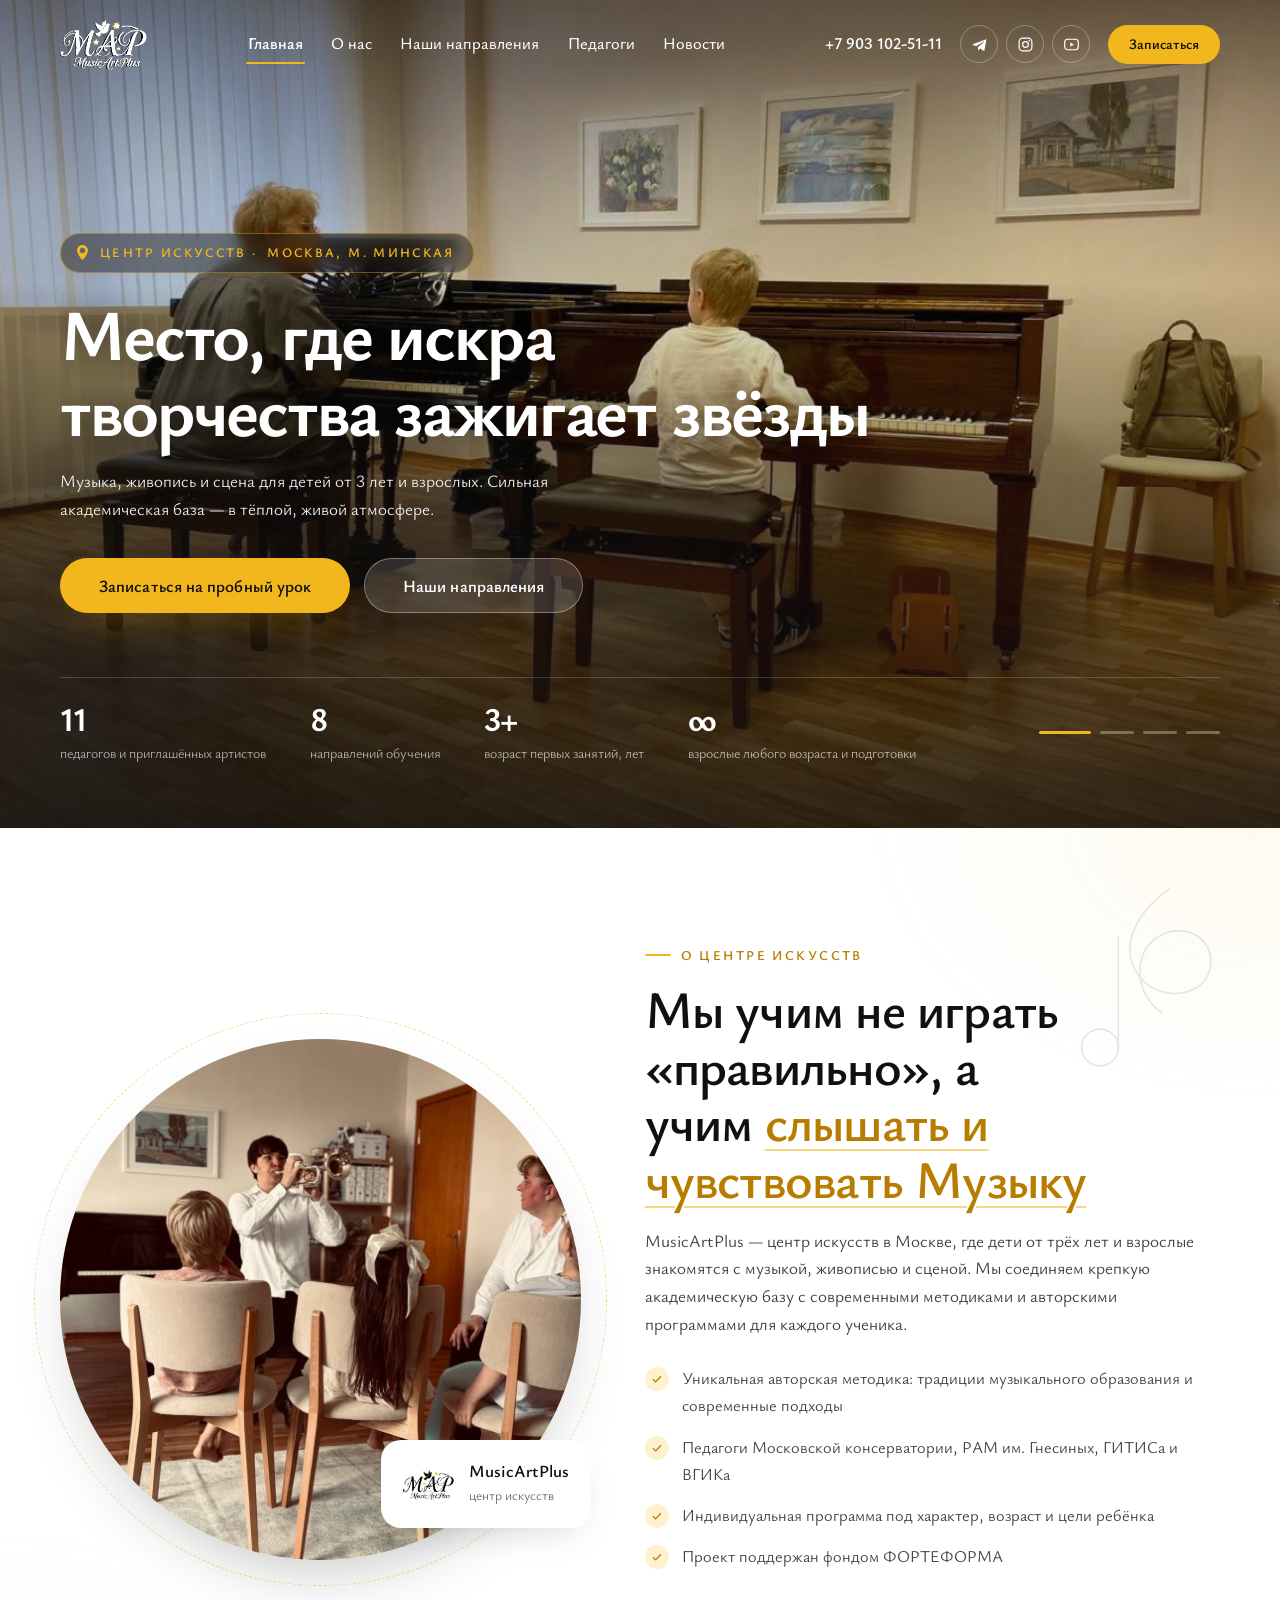
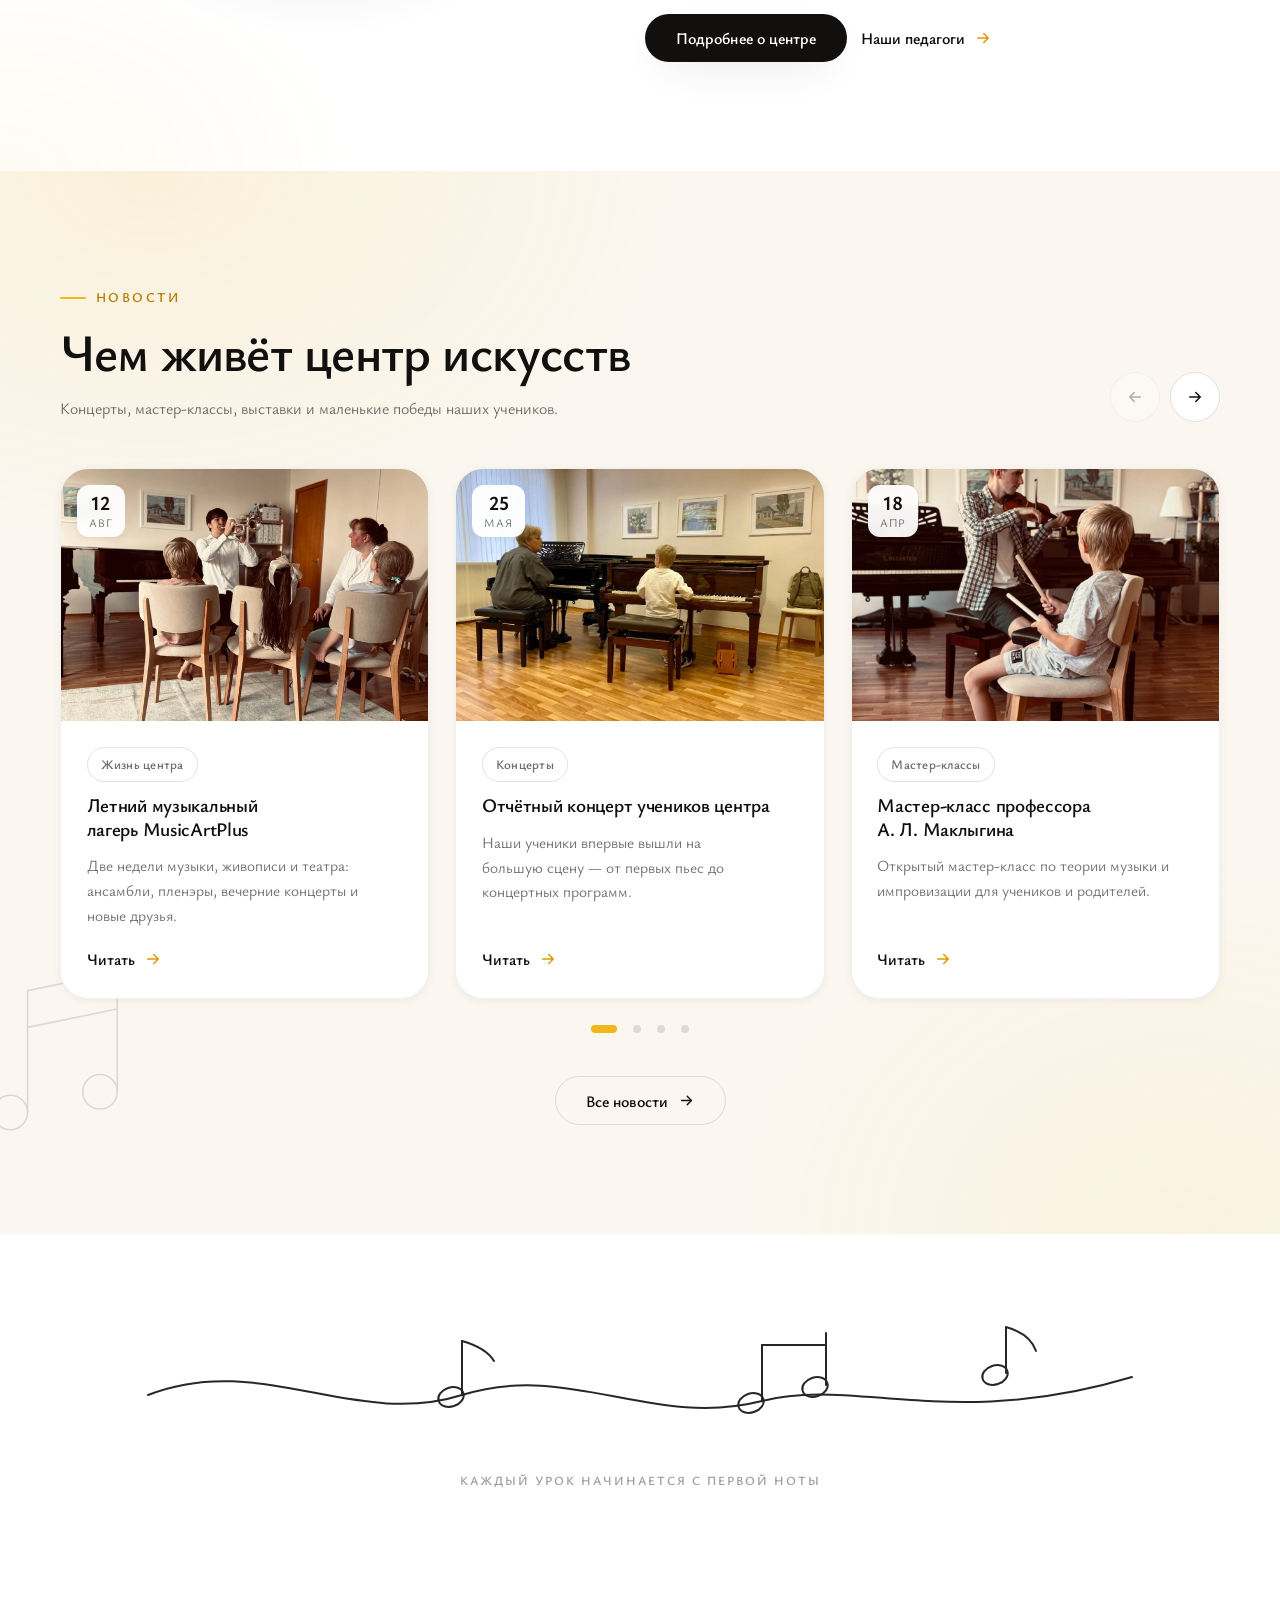
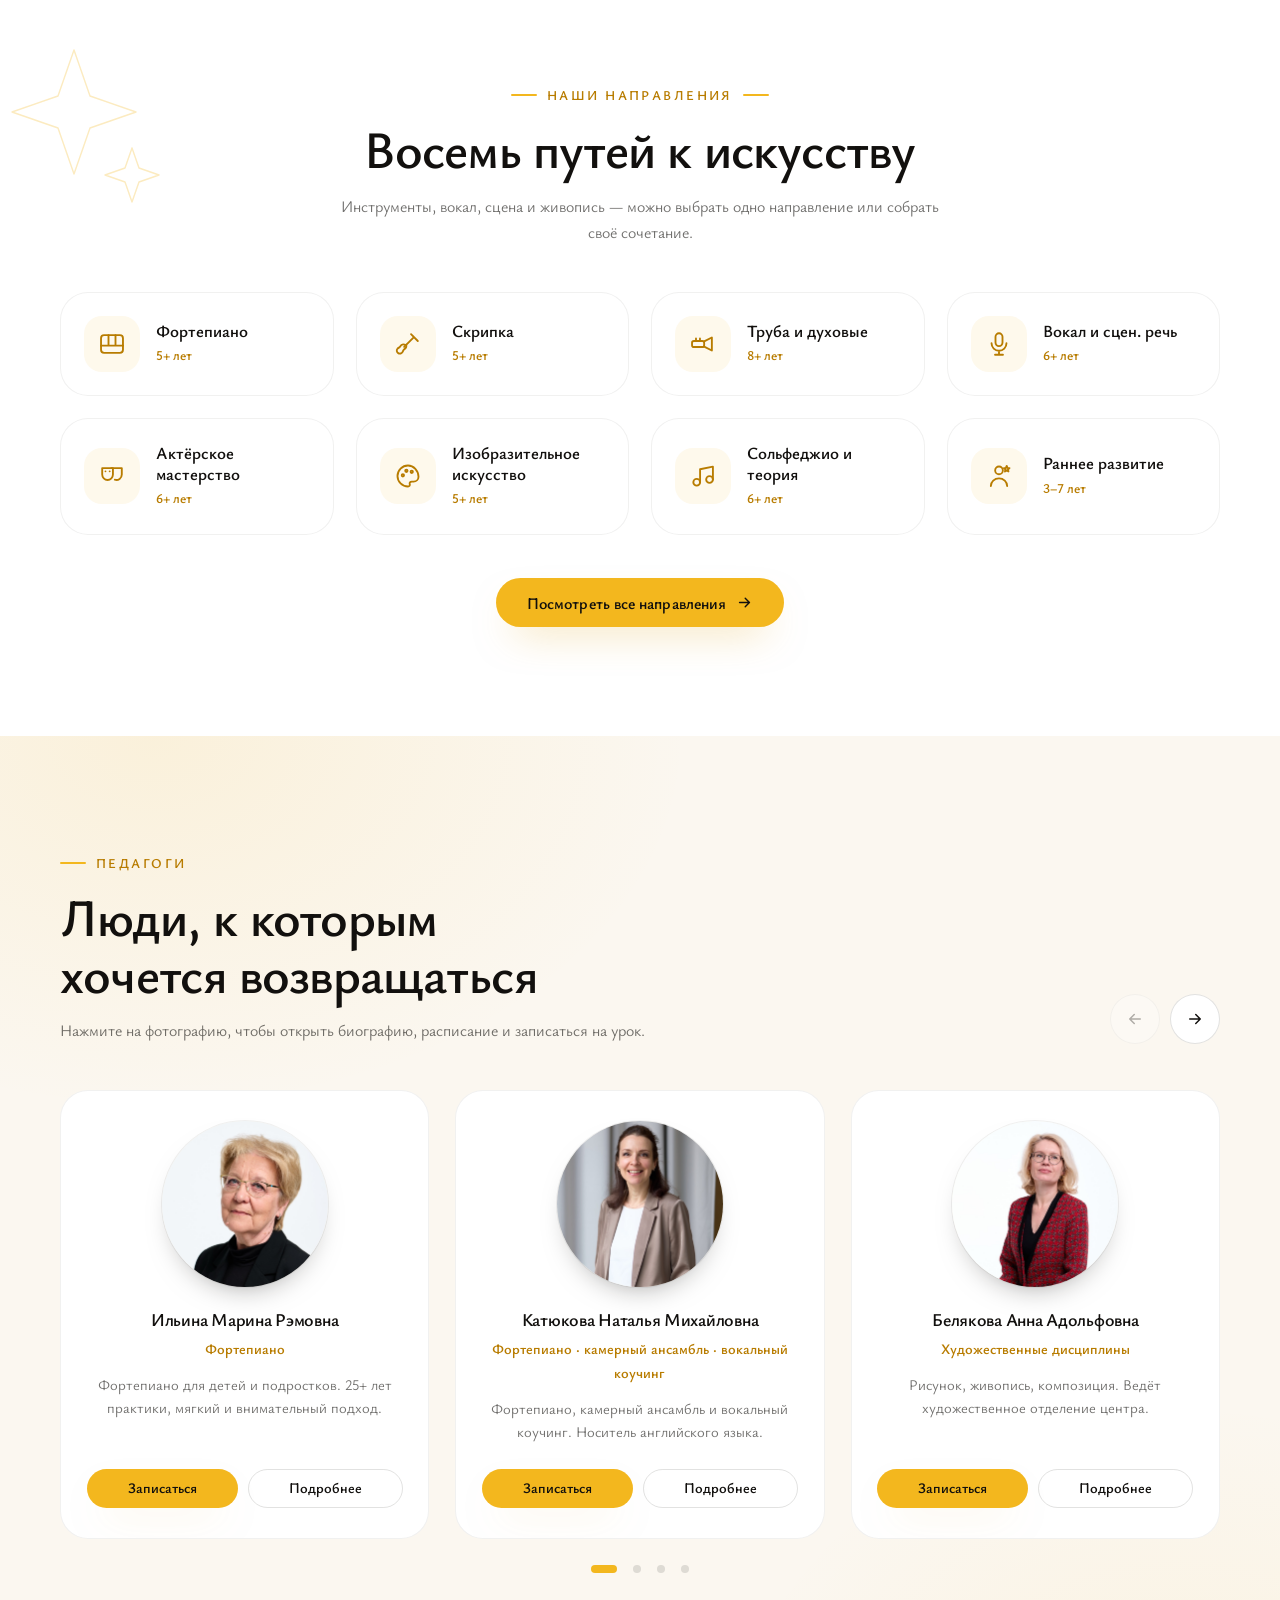
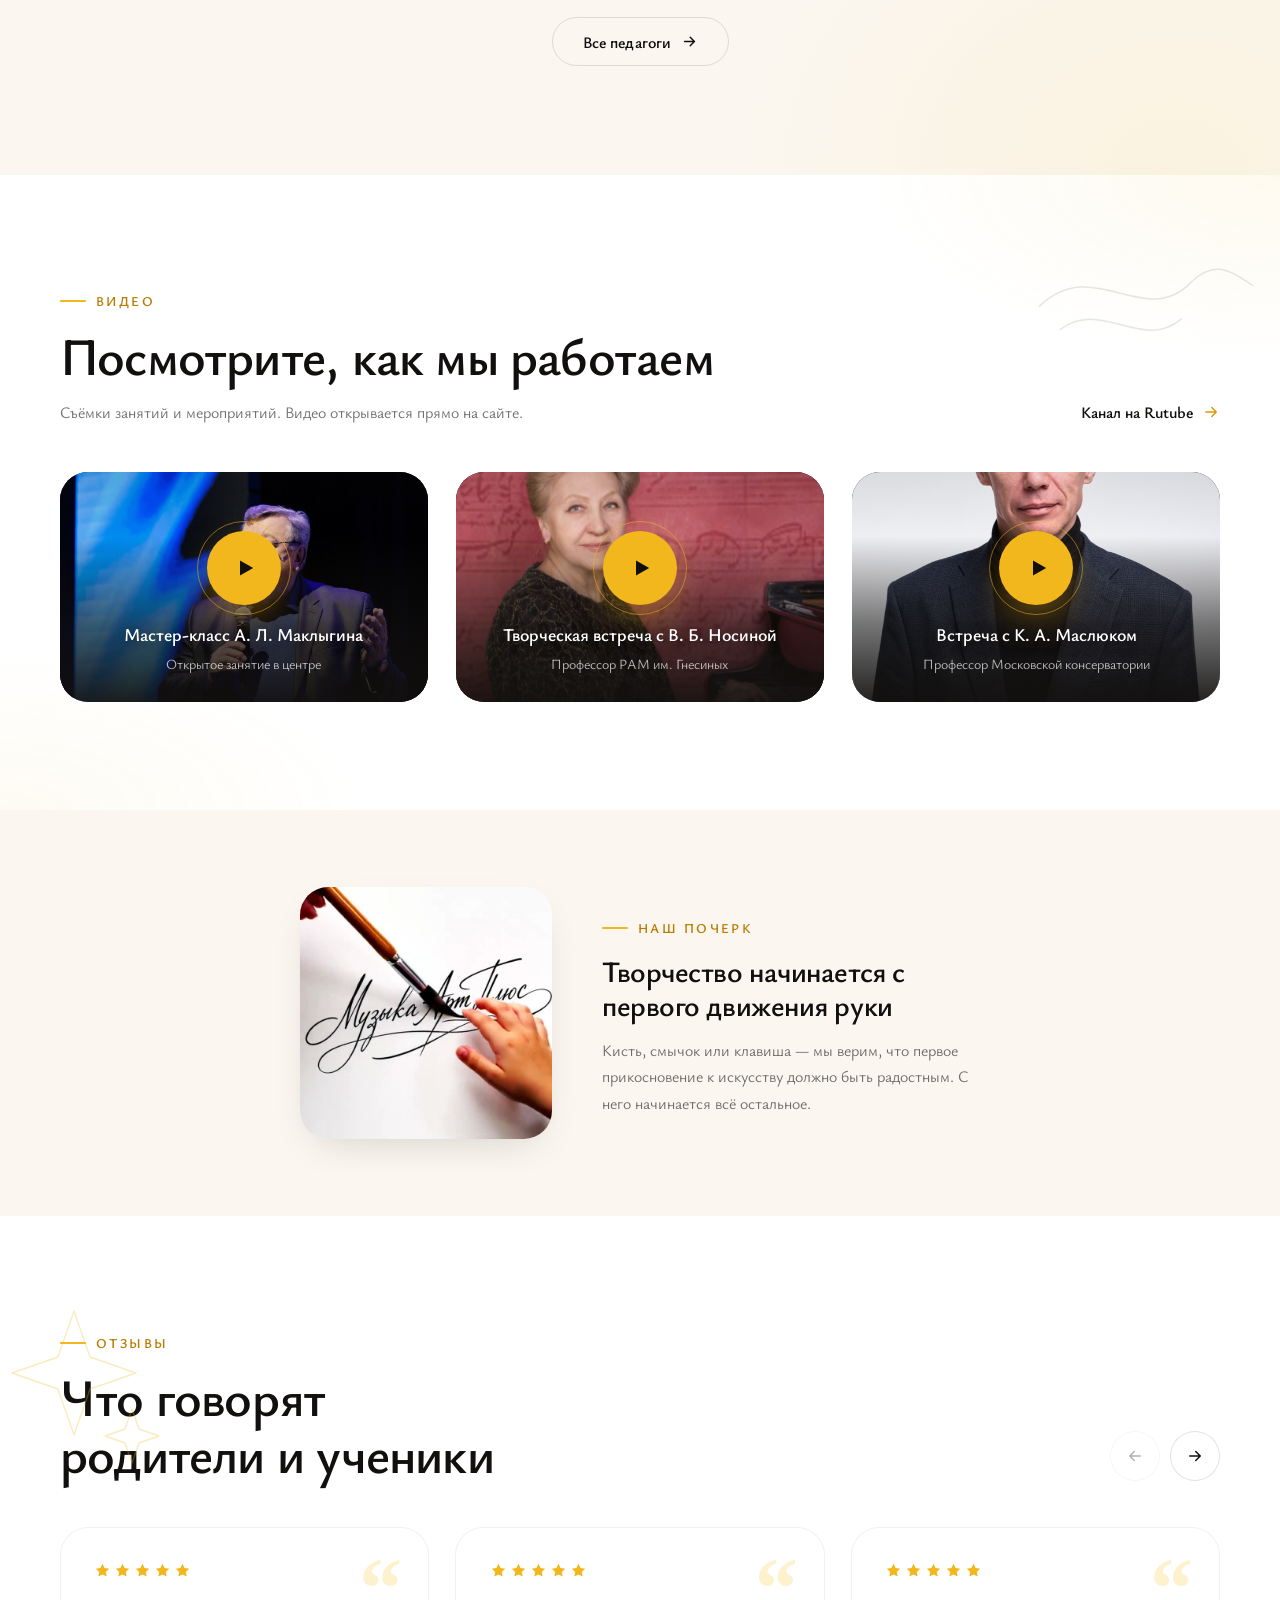
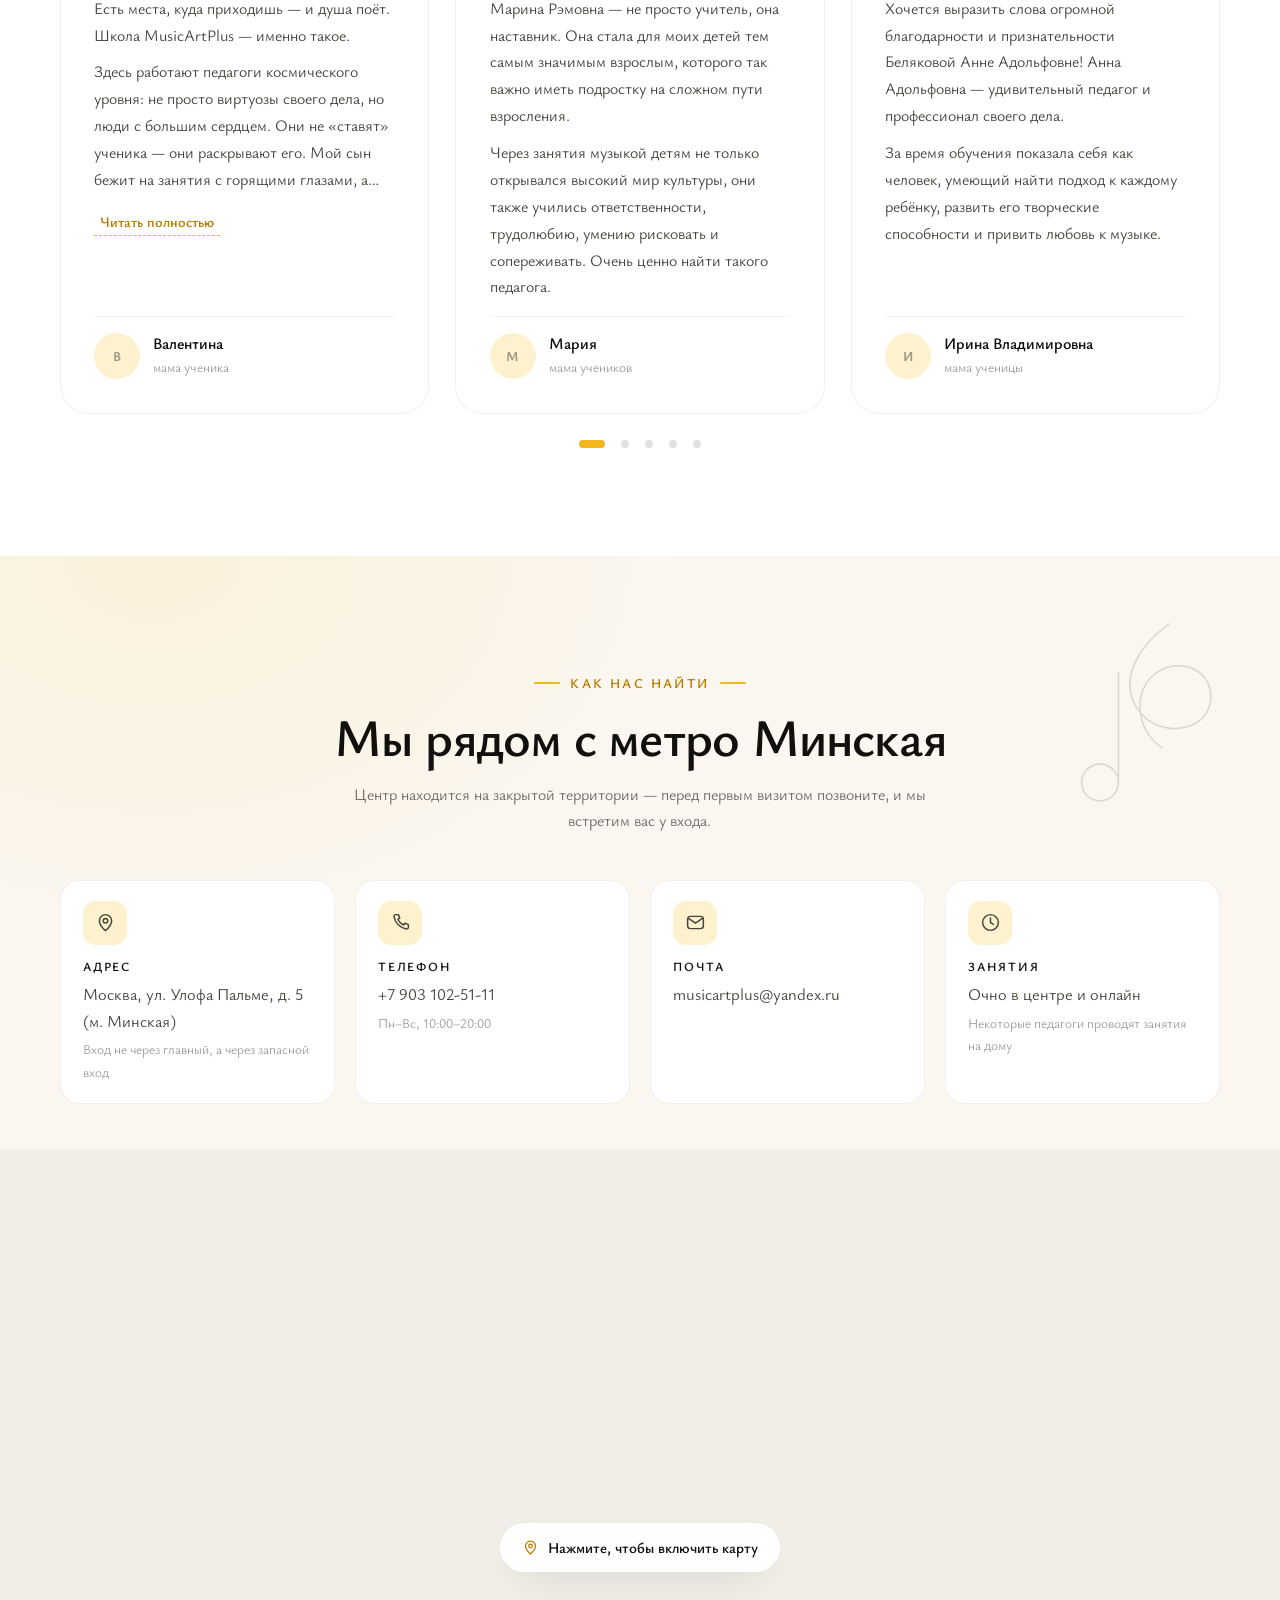
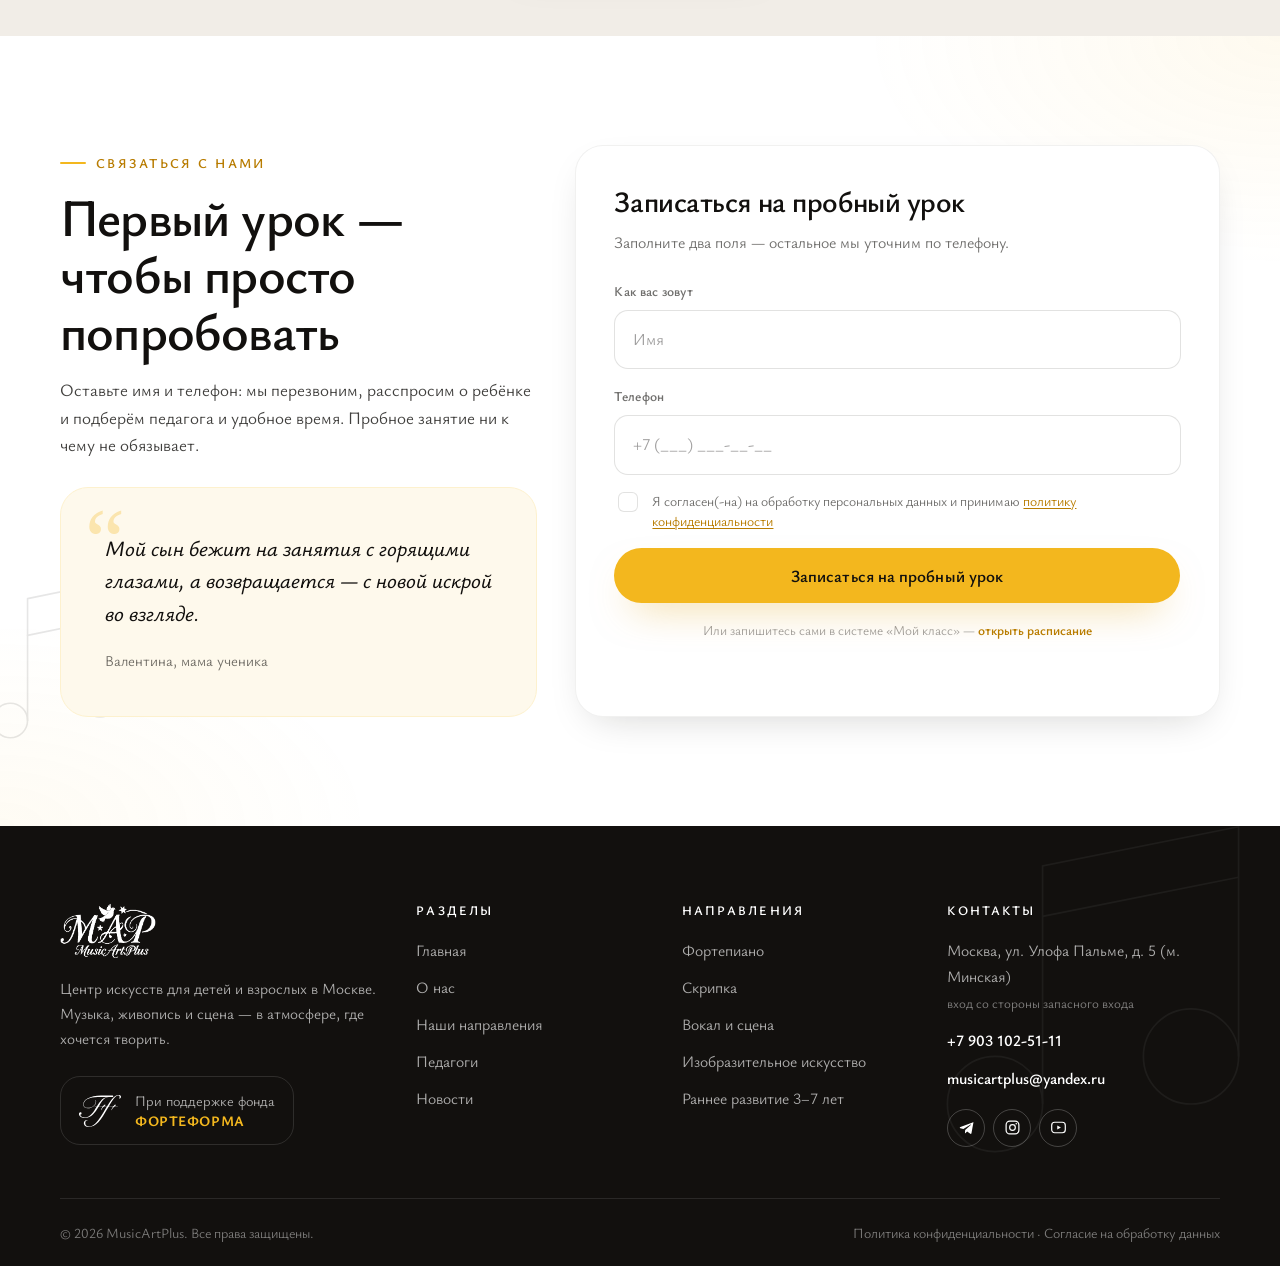
==== index.html @ 66430518 "Правки по замечаниям заказчика - телефон изменён на +7 903 102-51-11 - «школа» → «центр искусств» во" ====
<!DOCTYPE html>
<html lang="ru" class="no-js">
<head>
<script>document.documentElement.className="js"</script>
<meta charset="utf-8">
<meta name="viewport" content="width=device-width, initial-scale=1">
<title>MusicArtPlus — центр искусств для детей в Москве | музыка, живопись, сцена</title>
<meta name="description" content="Центр искусств MusicArtPlus: фортепиано, скрипка, вокал, актёрское мастерство и живопись для детей от 3 лет. Москва, м. Минская. Запись на пробный урок.">
<meta name="theme-color" content="#F3B71E">
<link rel="icon" href="assets/img/ui/favicon.png" type="image/png">
<meta property="og:type" content="website">
<meta property="og:title" content="MusicArtPlus — центр искусств для детей в Москве | музыка, живопись, сцена">
<meta property="og:description" content="Центр искусств MusicArtPlus: фортепиано, скрипка, вокал, актёрское мастерство и живопись для детей от 3 лет. Москва, м. Минская. Запись на пробный урок.">
<meta property="og:image" content="assets/img/ui/logo-color.png">
<meta property="og:locale" content="ru_RU">
<link rel="preconnect" href="https://fonts.googleapis.com">
<link rel="preconnect" href="https://fonts.gstatic.com" crossorigin>
<link href="https://fonts.googleapis.com/css2?family=Ysabeau:ital,wght@0,300..800;1,300..600&family=Ysabeau+SC:wght@500;600;700&display=swap" rel="stylesheet">
<link rel="stylesheet" href="assets/css/style.css">
<link rel="stylesheet" href="assets/vendor/swiper/swiper-bundle.min.css">
</head>
<body data-page="home" data-hero="dark">
<div class="preloader" aria-hidden="true">
  <img src="assets/img/ui/logo-color.png" alt="">
  <span class="preloader__bar"></span>
</div>

<header class="header">
  <div class="container header__inner">
    <a class="logo" href="index.html" aria-label="MusicArtPlus — на главную">
      <img class="logo__dark" src="assets/img/ui/logo-color.png" alt="MusicArtPlus — центр искусств" width="176" height="103">
      <img class="logo__light" src="assets/img/ui/logo-white.png" alt="" aria-hidden="true" width="176" height="103">
    </a>
    <nav class="nav" aria-label="Основная навигация"><a class="nav__link" data-nav="home" href="index.html">Главная</a><a class="nav__link" data-nav="about" data-demo>О нас</a><a class="nav__link" data-nav="directions" data-demo>Наши направления</a><a class="nav__link" data-nav="teachers" data-demo>Педагоги</a><a class="nav__link" data-nav="news" data-demo>Новости</a></nav>
    <div class="header__side">
      <a class="header__phone" href="tel:+79031025111">+7 903 102-51-11</a>
      <div class="socials "><a href="https://t.me/MusicArtPlus" target="_blank" rel="noopener" aria-label="Telegram"><svg viewBox="0 0 24 24" fill="currentColor" aria-hidden="true"><path d="M21.9 4.3 19 20.1c-.2 1-.8 1.2-1.6.8l-4.5-3.3-2.2 2.1c-.25.25-.45.45-.92.45l.33-4.66 8.3-7.5c.36-.32-.08-.5-.56-.18l-10.26 6.46-4.42-1.38c-.96-.3-.98-.96.2-1.42l17.28-6.66c.8-.3 1.5.18 1.24 1.5z"/></svg></a><a href="https://www.instagram.com/music_art_plus" target="_blank" rel="noopener" aria-label="Instagram"><svg viewBox="0 0 24 24" fill="none" stroke="currentColor" stroke-width="1.7" aria-hidden="true"><rect x="3" y="3" width="18" height="18" rx="5.2"/><circle cx="12" cy="12" r="4"/><circle cx="17.3" cy="6.7" r="1.15" fill="currentColor" stroke="none"/></svg></a><a href="https://rutube.ru/channel/76411207" target="_blank" rel="noopener" aria-label="Rutube"><svg viewBox="0 0 24 24" fill="none" stroke="currentColor" stroke-width="1.7" aria-hidden="true"><rect x="2.4" y="4.6" width="19.2" height="14.8" rx="4.2"/><path d="M10.2 9.1 15.4 12l-5.2 2.9z" fill="currentColor" stroke="none"/></svg></a></div>
      <a class="btn btn--gold btn--sm" data-crm="true" href="#">Записаться</a>
      <button class="burger" type="button" aria-label="Открыть меню" aria-expanded="false" aria-controls="mobile-menu">
        <span></span><span></span><span></span>
      </button>
    </div>
  </div>
</header>

<div class="mobile-menu" id="mobile-menu">
  <nav class="mobile-menu__nav" aria-label="Мобильная навигация"><a data-nav="home" href="index.html">Главная<svg viewBox="0 0 24 24" fill="none" stroke="currentColor" stroke-width="2" stroke-linecap="round" stroke-linejoin="round" aria-hidden="true"><path d="M5 12h14M13 6l6 6-6 6"/></svg></a><a data-nav="about" data-demo>О нас<svg viewBox="0 0 24 24" fill="none" stroke="currentColor" stroke-width="2" stroke-linecap="round" stroke-linejoin="round" aria-hidden="true"><path d="M5 12h14M13 6l6 6-6 6"/></svg></a><a data-nav="directions" data-demo>Наши направления<svg viewBox="0 0 24 24" fill="none" stroke="currentColor" stroke-width="2" stroke-linecap="round" stroke-linejoin="round" aria-hidden="true"><path d="M5 12h14M13 6l6 6-6 6"/></svg></a><a data-nav="teachers" data-demo>Педагоги<svg viewBox="0 0 24 24" fill="none" stroke="currentColor" stroke-width="2" stroke-linecap="round" stroke-linejoin="round" aria-hidden="true"><path d="M5 12h14M13 6l6 6-6 6"/></svg></a><a data-nav="news" data-demo>Новости<svg viewBox="0 0 24 24" fill="none" stroke="currentColor" stroke-width="2" stroke-linecap="round" stroke-linejoin="round" aria-hidden="true"><path d="M5 12h14M13 6l6 6-6 6"/></svg></a></nav>
  <div class="mobile-menu__foot">
    <a class="btn btn--gold btn--block" data-crm="true" href="#">Записаться на пробный урок</a>
    <a class="header__phone" href="tel:+79031025111" style="font-size:22px;display:block">+7 903 102-51-11</a>
    <p class="muted" style="font-size:15px">Москва, ул. Улофа Пальме, д. 5 (м. Минская)</p>
    <div class="socials "><a href="https://t.me/MusicArtPlus" target="_blank" rel="noopener" aria-label="Telegram"><svg viewBox="0 0 24 24" fill="currentColor" aria-hidden="true"><path d="M21.9 4.3 19 20.1c-.2 1-.8 1.2-1.6.8l-4.5-3.3-2.2 2.1c-.25.25-.45.45-.92.45l.33-4.66 8.3-7.5c.36-.32-.08-.5-.56-.18l-10.26 6.46-4.42-1.38c-.96-.3-.98-.96.2-1.42l17.28-6.66c.8-.3 1.5.18 1.24 1.5z"/></svg></a><a href="https://www.instagram.com/music_art_plus" target="_blank" rel="noopener" aria-label="Instagram"><svg viewBox="0 0 24 24" fill="none" stroke="currentColor" stroke-width="1.7" aria-hidden="true"><rect x="3" y="3" width="18" height="18" rx="5.2"/><circle cx="12" cy="12" r="4"/><circle cx="17.3" cy="6.7" r="1.15" fill="currentColor" stroke="none"/></svg></a><a href="https://rutube.ru/channel/76411207" target="_blank" rel="noopener" aria-label="Rutube"><svg viewBox="0 0 24 24" fill="none" stroke="currentColor" stroke-width="1.7" aria-hidden="true"><rect x="2.4" y="4.6" width="19.2" height="14.8" rx="4.2"/><path d="M10.2 9.1 15.4 12l-5.2 2.9z" fill="currentColor" stroke="none"/></svg></a></div>
  </div>
</div>
<main>
<section class="hero">
  <div class="hero__media"><div class="hero__slide is-active"><img src="assets/img/gallery/g07.jpg" alt="Урок фортепиано в MusicArtPlus" fetchpriority="high" width="1400" height="900"></div><div class="hero__slide"><img src="assets/img/gallery/g11.jpg" alt="Занятие по скрипке с ребёнком" loading="lazy" width="1400" height="900"></div><div class="hero__slide"><img src="assets/img/gallery/g02.jpg" alt="Урок живописи у мольберта" loading="lazy" width="1400" height="900"></div><div class="hero__slide"><img src="assets/img/gallery/g15.jpg" alt="Открытый урок: труба" loading="lazy" width="1400" height="900"></div></div>
  <div class="container hero__inner">
    <div class="hero__content">
      <span class="hero__eyebrow"><svg viewBox="0 0 512 512" aria-hidden="true"><path d="M256 0C153.755 0 70.573 83.182 70.573 185.426c0 126.888 165.939 313.167 173.004 321.035 6.636 7.391 18.222 7.378 24.846 0 7.065-7.868 173.004-194.147 173.004-321.035C441.425 83.182 358.244 0 256 0m0 278.719c-51.442 0-93.292-41.851-93.292-93.293S204.559 92.134 256 92.134s93.291 41.851 93.291 93.293-41.85 93.292-93.291 93.292"/></svg><span class="he-wide">Центр искусств · </span>Москва, м.&nbsp;Минская</span>
      <h1 class="hero__title" data-reveal-title>Место, где искра творчества зажигает звёзды</h1>
      <p class="hero__sub">Музыка, живопись и сцена для детей от 3 лет и взрослых. Сильная академическая база — в тёплой, живой атмосфере.</p>
      <div class="hero__actions">
        <a class="btn btn--gold btn--lg" data-crm="true" href="#">Записаться на пробный урок</a>
        <a class="btn btn--light btn--lg" href="#directions">Наши направления</a>
      </div>
    </div>
    <div class="hero__bottom">
      <div class="hero__facts"><div class="hero-fact"><div class="hero-fact__num">11</div><div class="hero-fact__label">педагогов и приглашённых артистов</div></div><div class="hero-fact"><div class="hero-fact__num">8</div><div class="hero-fact__label">направлений обучения</div></div><div class="hero-fact"><div class="hero-fact__num">3+</div><div class="hero-fact__label">возраст первых занятий, лет</div></div><div class="hero-fact"><div class="hero-fact__num">∞</div><div class="hero-fact__label">взрослые любого возраста и подготовки</div></div></div>
      <div class="hero__dots" role="tablist" aria-label="Слайды"></div>
    </div>
  </div>
</section>

<!-- ===== Блок 2. О нас ===== -->
<section class="section" id="about">
  <span class="deco deco--tr draw" aria-hidden="true">
    <svg viewBox="0 0 200 200"><path d="M120 12c-30 22-44 52-26 76 18 24 58 18 62-8 4-26-24-40-46-26-22 14-20 50 4 66"/><circle cx="60" cy="150" r="16"/><path d="M76 150V54"/></svg>
  </span>
  <div class="container">
    <div class="about-split">
      <div class="about-visual reveal reveal--left">
        <span class="about-visual__ringbox" aria-hidden="true"><span class="about-visual__ring"></span></span>
        <div class="about-visual__circle">
          <img src="assets/img/gallery/g15.jpg" alt="Занятие в центре искусств MusicArtPlus" loading="lazy" width="700" height="700">
        </div>
        <div class="about-visual__badge">
          <img src="assets/img/ui/logo-color.png" alt="">
          <div><b>MusicArtPlus</b><span>центр искусств</span></div>
        </div>
      </div>
      <div class="reveal reveal--right">
        <span class="eyebrow">О центре искусств</span>
        <h2 class="h2">Мы учим не играть «правильно», а учим <span class="accent">слышать и чувствовать Музыку</span></h2>
        <p class="lead" style="margin-top:20px">MusicArtPlus — центр искусств в Москве, где дети от трёх лет и взрослые знакомятся с музыкой, живописью и сценой. Мы соединяем крепкую академическую базу с современными методиками и авторскими программами для каждого ученика.</p>
        <ul class="about-list">
          <li><span class="tick"><svg viewBox="0 0 24 24" aria-hidden="true"><path d="M4 12.6l5.2 5.2L20 6.6"/></svg></span><span>Уникальная авторская методика: традиции музыкального образования и современные подходы</span></li>
          <li><span class="tick"><svg viewBox="0 0 24 24" aria-hidden="true"><path d="M4 12.6l5.2 5.2L20 6.6"/></svg></span><span>Педагоги Московской консерватории, РАМ им. Гнесиных, ГИТИСа и ВГИКа</span></li>
          <li><span class="tick"><svg viewBox="0 0 24 24" aria-hidden="true"><path d="M4 12.6l5.2 5.2L20 6.6"/></svg></span><span>Индивидуальная программа под характер, возраст и цели ребёнка</span></li>
          <li><span class="tick"><svg viewBox="0 0 24 24" aria-hidden="true"><path d="M4 12.6l5.2 5.2L20 6.6"/></svg></span><span>Проект поддержан фондом ФОРТЕФОРМА</span></li>
        </ul>
        <div class="flex-center mt-l" style="justify-content:flex-start">
          <a class="btn btn--dark" data-demo>Подробнее о центре</a>
          <a class="link-arrow" data-demo>Наши педагоги<svg viewBox="0 0 24 24" fill="none" stroke="currentColor" stroke-width="2" stroke-linecap="round" stroke-linejoin="round" aria-hidden="true"><path d="M5 12h14M13 6l6 6-6 6"/></svg></a>
        </div>
      </div>
    </div>
  </div>
</section>

<!-- ===== Блок 3. Новости ===== -->
<section class="section section--cream" id="news">
  <span class="deco deco--bl draw" aria-hidden="true"><svg viewBox="0 0 200 200"><circle cx="42" cy="150" r="15"/><circle cx="120" cy="132" r="15"/><path d="M57 150V44l78-16v104"/><path d="M57 76l78-16"/></svg></span>
  <div class="container">
    <div class="sec-head">
      <div class="sec-head__text">
        <span class="eyebrow">Новости</span>
        <h2 class="h2">Чем живёт центр искусств</h2>
        <p class="sec-head__desc">Концерты, мастер-классы, выставки и маленькие победы наших учеников.</p>
      </div>
      <div class="slider__nav" data-swiper-nav="news"><button class="c-arrow" type="button" data-c-prev aria-label="Назад"><svg viewBox="0 0 24 24" fill="none" stroke="currentColor" stroke-width="2" stroke-linecap="round" stroke-linejoin="round" aria-hidden="true"><path d="M19 12H5M11 18l-6-6 6-6"/></svg></button><button class="c-arrow" type="button" data-c-next aria-label="Вперёд"><svg viewBox="0 0 24 24" fill="none" stroke="currentColor" stroke-width="2" stroke-linecap="round" stroke-linejoin="round" aria-hidden="true"><path d="M5 12h14M13 6l6 6-6 6"/></svg></button></div>
    </div>
    <div class="slider" data-swiper="news" data-swiper-preset="cards"><div class="swiper"><div class="swiper-wrapper"><div class="swiper-slide"><a class="card" data-delay="0" data-news-item data-tag="Жизнь центра" data-demo><div class="card__media"><div class="card__date"><b>12</b><span>авг</span></div><img src="assets/img/gallery/g15.jpg" alt="Летний музыкальный лагерь MusicArtPlus" loading="lazy" width="640" height="440"></div><div class="card__body"><span class="chip chip--outline">Жизнь центра</span><h3 class="card__title">Летний музыкальный лагерь MusicArtPlus</h3><p class="card__text">Две недели музыки, живописи и театра: ансамбли, пленэры, вечерние концерты и новые друзья.</p><div class="card__foot"><span class="link-arrow">Читать<svg viewBox="0 0 24 24" fill="none" stroke="currentColor" stroke-width="2" stroke-linecap="round" stroke-linejoin="round" aria-hidden="true"><path d="M5 12h14M13 6l6 6-6 6"/></svg></span></div></div></a></div><div class="swiper-slide"><a class="card" data-delay="0" data-news-item data-tag="Концерты" data-demo><div class="card__media"><div class="card__date"><b>25</b><span>мая</span></div><img src="assets/img/gallery/g07.jpg" alt="Отчётный концерт учеников центра" loading="lazy" width="640" height="440"></div><div class="card__body"><span class="chip chip--outline">Концерты</span><h3 class="card__title">Отчётный концерт учеников центра</h3><p class="card__text">Наши ученики впервые вышли на большую сцену — от первых пьес до концертных программ.</p><div class="card__foot"><span class="link-arrow">Читать<svg viewBox="0 0 24 24" fill="none" stroke="currentColor" stroke-width="2" stroke-linecap="round" stroke-linejoin="round" aria-hidden="true"><path d="M5 12h14M13 6l6 6-6 6"/></svg></span></div></div></a></div><div class="swiper-slide"><a class="card" data-delay="0" data-news-item data-tag="Мастер-классы" data-demo><div class="card__media"><div class="card__date"><b>18</b><span>апр</span></div><img src="assets/img/gallery/g11.jpg" alt="Мастер-класс профессора А. Л. Маклыгина" loading="lazy" width="640" height="440"></div><div class="card__body"><span class="chip chip--outline">Мастер-классы</span><h3 class="card__title">Мастер-класс профессора А. Л. Маклыгина</h3><p class="card__text">Открытый мастер-класс по теории музыки и импровизации для учеников и родителей.</p><div class="card__foot"><span class="link-arrow">Читать<svg viewBox="0 0 24 24" fill="none" stroke="currentColor" stroke-width="2" stroke-linecap="round" stroke-linejoin="round" aria-hidden="true"><path d="M5 12h14M13 6l6 6-6 6"/></svg></span></div></div></a></div><div class="swiper-slide"><a class="card" data-delay="0" data-news-item data-tag="Жизнь центра" data-demo><div class="card__media"><div class="card__date"><b>06</b><span>апр</span></div><img src="assets/img/gallery/g04.jpg" alt="Открытый урок раннего музыкального развития" loading="lazy" width="640" height="440"></div><div class="card__body"><span class="chip chip--outline">Жизнь центра</span><h3 class="card__title">Открытый урок раннего музыкального развития</h3><p class="card__text">Показали родителям, как проходит занятие с малышами 3–7 лет: игры, ритмика, первые ноты.</p><div class="card__foot"><span class="link-arrow">Читать<svg viewBox="0 0 24 24" fill="none" stroke="currentColor" stroke-width="2" stroke-linecap="round" stroke-linejoin="round" aria-hidden="true"><path d="M5 12h14M13 6l6 6-6 6"/></svg></span></div></div></a></div><div class="swiper-slide"><a class="card" data-delay="0" data-news-item data-tag="Достижения" data-demo><div class="card__media"><div class="card__date"><b>22</b><span>мар</span></div><img src="assets/img/gallery/g03.jpg" alt="Наши ученики — лауреаты международного конкурса" loading="lazy" width="640" height="440"></div><div class="card__body"><span class="chip chip--outline">Достижения</span><h3 class="card__title">Наши ученики — лауреаты международного конкурса</h3><p class="card__text">Поздравляем ребят и педагогов с блестящим выступлением и заслуженными наградами.</p><div class="card__foot"><span class="link-arrow">Читать<svg viewBox="0 0 24 24" fill="none" stroke="currentColor" stroke-width="2" stroke-linecap="round" stroke-linejoin="round" aria-hidden="true"><path d="M5 12h14M13 6l6 6-6 6"/></svg></span></div></div></a></div><div class="swiper-slide"><a class="card" data-delay="0" data-news-item data-tag="Жизнь центра" data-demo><div class="card__media"><div class="card__date"><b>14</b><span>фев</span></div><img src="assets/img/gallery/g02.jpg" alt="Художественное отделение: открыт набор" loading="lazy" width="640" height="440"></div><div class="card__body"><span class="chip chip--outline">Жизнь центра</span><h3 class="card__title">Художественное отделение: открыт набор</h3><p class="card__text">Рисунок, живопись и композиция для детей от 5 лет под руководством А. А. Беляковой.</p><div class="card__foot"><span class="link-arrow">Читать<svg viewBox="0 0 24 24" fill="none" stroke="currentColor" stroke-width="2" stroke-linecap="round" stroke-linejoin="round" aria-hidden="true"><path d="M5 12h14M13 6l6 6-6 6"/></svg></span></div></div></a></div></div></div><div class="swiper-pagination"></div></div>
    <div class="flex-center mt-l"><a class="btn btn--ghost" data-demo>Все новости<svg class="btn__ico" viewBox="0 0 24 24" fill="none" stroke="currentColor" stroke-width="2" stroke-linecap="round" stroke-linejoin="round" aria-hidden="true"><path d="M5 12h14M13 6l6 6-6 6"/></svg></a></div>
  </div>
</section>


<div class="interlude">
  <div class="interlude__line draw draw--slow" aria-hidden="true">
    <svg viewBox="0 0 1000 140" preserveAspectRatio="xMidYMid meet">
      <path d="M8 84C120 40 214 118 322 84c108-34 190 34 300 6 92-24 190 30 370-24"/>
      <path d="M322 84V30"/>
      <ellipse cx="311" cy="86" rx="13" ry="9.5" transform="rotate(-18 311 86)"/>
      <path d="M322 30c14 4 26 10 32 20"/>
      <path d="M622 90V34"/>
      <ellipse cx="611" cy="92" rx="13" ry="9.5" transform="rotate(-18 611 92)"/>
      <path d="M686 74V22"/>
      <ellipse cx="675" cy="76" rx="13" ry="9.5" transform="rotate(-18 675 76)"/>
      <path d="M622 34h64"/>
      <path d="M866 62V16c14 4 26 12 30 24"/>
      <ellipse cx="855" cy="64" rx="13" ry="9.5" transform="rotate(-18 855 64)"/>
    </svg>
  </div>
  <p class="interlude__caption">каждый урок начинается с первой ноты</p>
</div>


<!-- ===== Блок 4. Наши направления ===== -->
<section class="section" id="directions">
  <span class="deco deco--tl deco--gold draw" aria-hidden="true"><svg viewBox="0 0 200 200"><path d="M100 20l16 46 46 16-46 16-16 46-16-46-46-16 46-16z"/><path d="M158 118l7 20 20 7-20 7-7 20-7-20-20-7 20-7z"/></svg></span>
  <div class="container">
    <div class="sec-head sec-head--center">
      <div class="sec-head__text">
        <span class="eyebrow">Наши направления</span>
        <h2 class="h2">Восемь путей к искусству</h2>
        <p class="sec-head__desc">Инструменты, вокал, сцена и живопись — можно выбрать одно направление или собрать своё сочетание.</p>
      </div>
    </div>
    <div class="dir-mini-grid"><a class="dir-mini reveal" data-delay="0" data-demo><span class="dir-mini__ico"><svg viewBox="0 0 24 24"><rect x="2.6" y="4.4" width="18.8" height="15.2" rx="2.6"/><path d="M9 4.4v9M15 4.4v9M2.6 13.4h18.8"/></svg></span><span class="dir-mini__body"><b>Фортепиано</b><span>5+ лет</span></span></a><a class="dir-mini reveal" data-delay="1" data-demo><span class="dir-mini__ico"><svg viewBox="0 0 24 24"><path d="M14.6 3.6l5.8 5.8M17.1 6.1l-8.4 8.4"/><path d="M9 12.6c-1.5-.6-3.1.3-3.9 1.7-.5.9-1.6 1-2.2 1.8-.9 1.1-.6 2.9.7 3.7 1.3.8 3.1.4 3.8-1 .4-.8.6-1.9 1.5-2.4 1.4-.8 2.2-2.5 1.4-3.8"/></svg></span><span class="dir-mini__body"><b>Скрипка</b><span>5+ лет</span></span></a><a class="dir-mini reveal" data-delay="2" data-demo><span class="dir-mini__ico"><svg viewBox="0 0 24 24"><rect x="2.6" y="9.4" width="10.4" height="5.2" rx="1.6"/><path d="M13 9.8l6.6-3.4v11.2L13 14.2"/><path d="M6 9.4V7.2M9.4 9.4V7.2"/></svg></span><span class="dir-mini__body"><b>Труба и духовые</b><span>8+ лет</span></span></a><a class="dir-mini reveal" data-delay="3" data-demo><span class="dir-mini__ico"><svg viewBox="0 0 24 24"><rect x="9" y="2.8" width="6" height="11" rx="3"/><path d="M5.6 11.4a6.4 6.4 0 0012.8 0M12 17.8v3.4M8.6 21.2h6.8"/></svg></span><span class="dir-mini__body"><b>Вокал и сцен. речь</b><span>6+ лет</span></span></a><a class="dir-mini reveal" data-delay="0" data-demo><span class="dir-mini__ico"><svg viewBox="0 0 24 24"><path d="M3.6 5.2h9.2v5.6a4.6 4.6 0 01-9.2 0z"/><path d="M11.4 5.2h9v5.6a4.6 4.6 0 01-6 4.4"/><path d="M6.4 8h.01M10 8h.01"/></svg></span><span class="dir-mini__body"><b>Актёрское мастерство</b><span>6+ лет</span></span></a><a class="dir-mini reveal" data-delay="1" data-demo><span class="dir-mini__ico"><svg viewBox="0 0 24 24"><path d="M12 3a9 9 0 100 18c1.2 0 1.9-1 1.5-2-.4-1.2.4-2.2 1.7-2.2h1.6a4.2 4.2 0 004.2-4.2C21 7.3 16.8 3 12 3z"/><circle cx="7.6" cy="11.4" r="1"/><circle cx="10.6" cy="7.6" r="1"/><circle cx="15.2" cy="8.4" r="1"/></svg></span><span class="dir-mini__body"><b>Изобразительное искусство</b><span>5+ лет</span></span></a><a class="dir-mini reveal" data-delay="2" data-demo><span class="dir-mini__ico"><svg viewBox="0 0 24 24"><circle cx="6.6" cy="17.4" r="2.9"/><circle cx="17.6" cy="15" r="2.9"/><path d="M9.5 17.4V6.2l11-2.2V15"/></svg></span><span class="dir-mini__body"><b>Сольфеджио и теория</b><span>6+ лет</span></span></a><a class="dir-mini reveal" data-delay="3" data-demo><span class="dir-mini__ico"><svg viewBox="0 0 24 24"><circle cx="12" cy="7.2" r="3.3"/><path d="M5 20.6c0-3.7 3.1-6.6 7-6.6s7 2.9 7 6.6"/><path d="M18.6 3.4l.7 1.6 1.7.2-1.3 1.2.4 1.7-1.5-.9-1.5.9.4-1.7-1.3-1.2 1.7-.2z"/></svg></span><span class="dir-mini__body"><b>Раннее развитие</b><span>3–7 лет</span></span></a></div>
    <div class="flex-center mt-l"><a class="btn btn--gold" data-demo>Посмотреть все направления<svg class="btn__ico" viewBox="0 0 24 24" fill="none" stroke="currentColor" stroke-width="2" stroke-linecap="round" stroke-linejoin="round" aria-hidden="true"><path d="M5 12h14M13 6l6 6-6 6"/></svg></a></div>
  </div>
</section>

<!-- ===== Блок 5. Педагоги ===== -->
<section class="section section--cream" id="teachers">
  <div class="container">
    <div class="sec-head">
      <div class="sec-head__text">
        <span class="eyebrow">Педагоги</span>
        <h2 class="h2">Люди, к которым хочется возвращаться</h2>
        <p class="sec-head__desc">Нажмите на фотографию, чтобы открыть биографию, расписание и записаться на урок.</p>
      </div>
      <div class="slider__nav" data-swiper-nav="teachers-home"><button class="c-arrow" type="button" data-c-prev aria-label="Назад"><svg viewBox="0 0 24 24" fill="none" stroke="currentColor" stroke-width="2" stroke-linecap="round" stroke-linejoin="round" aria-hidden="true"><path d="M19 12H5M11 18l-6-6 6-6"/></svg></button><button class="c-arrow" type="button" data-c-next aria-label="Вперёд"><svg viewBox="0 0 24 24" fill="none" stroke="currentColor" stroke-width="2" stroke-linecap="round" stroke-linejoin="round" aria-hidden="true"><path d="M5 12h14M13 6l6 6-6 6"/></svg></button></div>
    </div>
    <div class="slider" data-swiper="teachers-home" data-swiper-preset="cards"><div class="swiper"><div class="swiper-wrapper"><div class="swiper-slide"><article class="teacher" data-delay="0" data-teacher="ilyina" data-name="Ильина Марина Рэмовна" data-role="Преподаватель высшей квалификационной категории" data-subject="Фортепиано" data-photo="assets/img/teachers/ilyina.jpg" data-bio="Преподаватель высшей квалификационной категории, работает с детьми от 5 лет. Ведёт учеников от первых нот до поступления в профильные учебные заведения." data-facts='["Преподаватель высшей квалификационной категории", "ДМШ им. П. И. Юргенсона", "Специалист по детскому обучению", "Более 25 лет педагогического опыта"]' data-schedule='[{"day": "Пн", "time": "15:00 – 20:00"}, {"day": "Вт", "time": ""}, {"day": "Ср", "time": "15:00 – 20:00"}, {"day": "Чт", "time": ""}, {"day": "Пт", "time": "14:00 – 19:00"}, {"day": "Сб", "time": "11:00 – 15:00"}, {"day": "Вс", "time": ""}]'><button class="teacher__ava" type="button" data-teacher-open aria-label="Подробнее: Ильина Марина Рэмовна"><img src="assets/img/teachers/ilyina.jpg" alt="Ильина Марина Рэмовна" loading="lazy" width="330" height="330"></button><h3 class="teacher__name">Ильина Марина Рэмовна</h3><div class="teacher__role">Фортепиано</div><p class="teacher__desc">Фортепиано для детей и подростков. 25+ лет практики, мягкий и внимательный подход.</p><div class="teacher__actions"><a class="btn btn--gold btn--sm" data-crm="ilyina" href="#">Записаться</a><button class="btn btn--ghost btn--sm" type="button" data-teacher-open>Подробнее</button></div></article></div><div class="swiper-slide"><article class="teacher" data-delay="0" data-teacher="katyukova" data-name="Катюкова Наталья Михайловна" data-role="Профессор Высшей школы Джульярд (КНР)" data-subject="Фортепиано · камерный ансамбль · вокальный коучинг" data-photo="assets/img/teachers/katyukova.jpg" data-bio="Профессор, приглашённый коуч молодёжной оперной программы Большого театра. Занятия проходят в очно-заочном формате, в том числе на английском языке." data-facts='["Профессор Высшей школы Джульярд (КНР)", "Приглашённый коуч молодёжной оперной программы ГАБТ", "Носитель английского языка", "Формат обучения: очно-заочный"]' data-schedule='[{"day": "Пн", "time": ""}, {"day": "Вт", "time": "16:00 – 20:00"}, {"day": "Ср", "time": ""}, {"day": "Чт", "time": "16:00 – 20:00"}, {"day": "Пт", "time": ""}, {"day": "Сб", "time": "12:00 – 17:00"}, {"day": "Вс", "time": ""}]'><button class="teacher__ava" type="button" data-teacher-open aria-label="Подробнее: Катюкова Наталья Михайловна"><img src="assets/img/teachers/katyukova.jpg" alt="Катюкова Наталья Михайловна" loading="lazy" width="330" height="330"></button><h3 class="teacher__name">Катюкова Наталья Михайловна</h3><div class="teacher__role">Фортепиано · камерный ансамбль · вокальный коучинг</div><p class="teacher__desc">Фортепиано, камерный ансамбль и вокальный коучинг. Носитель английского языка.</p><div class="teacher__actions"><a class="btn btn--gold btn--sm" data-crm="katyukova" href="#">Записаться</a><button class="btn btn--ghost btn--sm" type="button" data-teacher-open>Подробнее</button></div></article></div><div class="swiper-slide"><article class="teacher" data-delay="0" data-teacher="belyakova" data-name="Белякова Анна Адольфовна" data-role="Преподаватель и методист художественного отделения" data-subject="Художественные дисциплины" data-photo="assets/img/teachers/belyakova.jpg" data-bio="Преподаватель и методист художественного отделения. Отмечена высокими государственными и профессиональными наградами." data-facts='["Высокие государственные и профессиональные награды", "Почётные грамоты Министерства культуры РФ", "Грамоты Московской городской Думы", "Методист художественного отделения"]' data-schedule='[{"day": "Пн", "time": "12:00 – 18:00"}, {"day": "Вт", "time": "12:00 – 18:00"}, {"day": "Ср", "time": ""}, {"day": "Чт", "time": "14:00 – 19:00"}, {"day": "Пт", "time": ""}, {"day": "Сб", "time": "10:00 – 14:00"}, {"day": "Вс", "time": ""}]'><button class="teacher__ava" type="button" data-teacher-open aria-label="Подробнее: Белякова Анна Адольфовна"><img src="assets/img/teachers/belyakova.jpg" alt="Белякова Анна Адольфовна" loading="lazy" width="330" height="330"></button><h3 class="teacher__name">Белякова Анна Адольфовна</h3><div class="teacher__role">Художественные дисциплины</div><p class="teacher__desc">Рисунок, живопись, композиция. Ведёт художественное отделение центра.</p><div class="teacher__actions"><a class="btn btn--gold btn--sm" data-crm="belyakova" href="#">Записаться</a><button class="btn btn--ghost btn--sm" type="button" data-teacher-open>Подробнее</button></div></article></div><div class="swiper-slide"><article class="teacher" data-delay="0" data-teacher="speranskaya" data-name="Сперанская Светлана" data-role="Актриса театра и кино, педагог по вокалу" data-subject="Вокал · сценическая речь · актёрское мастерство" data-photo="assets/img/teachers/speranskaya.jpg" data-bio="Актриса театра и кино, певица, художественный руководитель и дирижёр хора «Force Мажор»." data-facts='["Актриса театра и кино", "Педагог по вокалу, сценической речи и актёрскому мастерству", "Художественный руководитель и дирижёр хора «Force Мажор»", "Преподаватель ГИТИСа и ВГИКа"]' data-schedule='[{"day": "Пн", "time": ""}, {"day": "Вт", "time": ""}, {"day": "Ср", "time": "15:00 – 20:00"}, {"day": "Чт", "time": ""}, {"day": "Пт", "time": "15:00 – 20:00"}, {"day": "Сб", "time": ""}, {"day": "Вс", "time": "11:00 – 16:00"}]'><button class="teacher__ava" type="button" data-teacher-open aria-label="Подробнее: Сперанская Светлана"><img src="assets/img/teachers/speranskaya.jpg" alt="Сперанская Светлана" loading="lazy" width="330" height="330"></button><h3 class="teacher__name">Сперанская Светлана</h3><div class="teacher__role">Вокал · сценическая речь · актёрское мастерство</div><p class="teacher__desc">Вокал, сценическая речь и актёрское мастерство. Преподаватель ГИТИСа и ВГИКа.</p><div class="teacher__actions"><a class="btn btn--gold btn--sm" data-crm="speranskaya" href="#">Записаться</a><button class="btn btn--ghost btn--sm" type="button" data-teacher-open>Подробнее</button></div></article></div><div class="swiper-slide"><article class="teacher" data-delay="0" data-teacher="goncharov" data-name="Гончаров Серафим" data-role="Выпускник Московской консерватории им. П. И. Чайковского" data-subject="Скрипка · раннее музыкальное развитие" data-photo="assets/img/teachers/goncharov.jpg" data-bio="Преподаватель по классу скрипки, ведёт группы раннего музыкального развития для детей с 3 до 7 лет. Урок построен на играх — ребёнок не устаёт и ждёт следующего занятия." data-facts='["Выпускник Московской консерватории им. П. И. Чайковского", "Преподаватель по классу скрипки", "Детское музыкальное развитие, группы с 3 до 7 лет", "Автор книги «Горизонты детства»"]' data-schedule='[{"day": "Пн", "time": "10:00 – 14:00"}, {"day": "Вт", "time": "15:00 – 20:00"}, {"day": "Ср", "time": ""}, {"day": "Чт", "time": "15:00 – 20:00"}, {"day": "Пт", "time": ""}, {"day": "Сб", "time": "10:00 – 15:00"}, {"day": "Вс", "time": ""}]'><button class="teacher__ava" type="button" data-teacher-open aria-label="Подробнее: Гончаров Серафим"><img src="assets/img/teachers/goncharov.jpg" alt="Гончаров Серафим" loading="lazy" width="330" height="330"></button><h3 class="teacher__name">Гончаров Серафим</h3><div class="teacher__role">Скрипка · раннее музыкальное развитие</div><p class="teacher__desc">Скрипка и музыкальное развитие малышей от 3 лет. Автор книги «Горизонты детства».</p><div class="teacher__actions"><a class="btn btn--gold btn--sm" data-crm="goncharov" href="#">Записаться</a><button class="btn btn--ghost btn--sm" type="button" data-teacher-open>Подробнее</button></div></article></div><div class="swiper-slide"><article class="teacher" data-delay="0" data-teacher="zhukovskaya" data-name="Жуковская Екатерина" data-role="Преподаватель ГМПИ им. М. М. Ипполитова-Иванова" data-subject="Сольфеджио · теория и история музыки" data-photo="assets/img/teachers/zhukovskaya.jpg" data-bio="Высшее музыкально-педагогическое образование. Ведёт общеразвивающие комплексные музыкальные занятия с детьми." data-facts='["Преподаватель ГМПИ им. М. М. Ипполитова-Иванова", "Высшее музыкально-педагогическое образование", "Педагог по сольфеджио и теории музыки", "Комплексные музыкальные занятия с детьми"]' data-schedule='[{"day": "Пн", "time": ""}, {"day": "Вт", "time": "14:00 – 19:00"}, {"day": "Ср", "time": ""}, {"day": "Чт", "time": "14:00 – 19:00"}, {"day": "Пт", "time": ""}, {"day": "Сб", "time": "11:00 – 16:00"}, {"day": "Вс", "time": ""}]'><button class="teacher__ava" type="button" data-teacher-open aria-label="Подробнее: Жуковская Екатерина"><img src="assets/img/teachers/zhukovskaya.jpg" alt="Жуковская Екатерина" loading="lazy" width="330" height="330"></button><h3 class="teacher__name">Жуковская Екатерина</h3><div class="teacher__role">Сольфеджио · теория и история музыки</div><p class="teacher__desc">Сольфеджио, теория и история музыки. Комплексные музыкальные занятия для детей.</p><div class="teacher__actions"><a class="btn btn--gold btn--sm" data-crm="zhukovskaya" href="#">Записаться</a><button class="btn btn--ghost btn--sm" type="button" data-teacher-open>Подробнее</button></div></article></div></div></div><div class="swiper-pagination"></div></div>
    <div class="flex-center mt-l"><a class="btn btn--ghost" data-demo>Все педагоги<svg class="btn__ico" viewBox="0 0 24 24" fill="none" stroke="currentColor" stroke-width="2" stroke-linecap="round" stroke-linejoin="round" aria-hidden="true"><path d="M5 12h14M13 6l6 6-6 6"/></svg></a></div>
  </div>
</section>

<!-- ===== Блок 6. Видео ===== -->
<section class="section" id="video">
  <span class="deco deco--tr draw" aria-hidden="true"><svg viewBox="0 0 220 140"><path d="M8 96C60 46 108 118 152 74c26-26 44-8 60 2"/><path d="M28 118c40-30 78 22 116-10"/></svg></span>
  <div class="container">
    <div class="sec-head">
      <div class="sec-head__text">
        <span class="eyebrow">Видео</span>
        <h2 class="h2">Посмотрите, как мы работаем</h2>
        <p class="sec-head__desc">Съёмки занятий и мероприятий. Видео открывается прямо на сайте.</p>
      </div>
      <a class="link-arrow" href="https://rutube.ru/channel/76411207" target="_blank" rel="noopener">Канал на Rutube<svg viewBox="0 0 24 24" fill="none" stroke="currentColor" stroke-width="2" stroke-linecap="round" stroke-linejoin="round" aria-hidden="true"><path d="M5 12h14M13 6l6 6-6 6"/></svg></a>
    </div>
    <div class="grid g-3"><button class="video-card reveal" data-delay="0" type="button" data-video="https://rutube.ru/play/embed/1522631533be108e914109d0a930b5a4/" data-video-type="iframe" data-video-page="https://rutube.ru/video/1522631533be108e914109d0a930b5a4/" aria-label="Смотреть: Мастер-класс А. Л. Маклыгина"><img src="assets/img/guests/maklygin.jpg" alt="" loading="lazy" width="800" height="500"><span class="video-card__play"><svg viewBox="0 0 24 24" aria-hidden="true"><path d="M7 4.6v14.8L20.2 12z"/></svg></span><span class="video-card__cap"><b>Мастер-класс А. Л. Маклыгина</b><span>Открытое занятие в центре</span></span></button><button class="video-card reveal" data-delay="1" type="button" data-video="https://rutube.ru/play/embed/969eddf5bbf5992d5650c366af9887d1/" data-video-type="iframe" data-video-page="https://rutube.ru/video/969eddf5bbf5992d5650c366af9887d1/" aria-label="Смотреть: Творческая встреча с В. Б. Носиной"><img src="assets/img/guests/nosina.jpg" alt="" loading="lazy" width="800" height="500"><span class="video-card__play"><svg viewBox="0 0 24 24" aria-hidden="true"><path d="M7 4.6v14.8L20.2 12z"/></svg></span><span class="video-card__cap"><b>Творческая встреча с В. Б. Носиной</b><span>Профессор РАМ им. Гнесиных</span></span></button><button class="video-card reveal" data-delay="2" type="button" data-video="https://rutube.ru/play/embed/a2b7f8b7234a900399a5af701279aa3a/" data-video-type="iframe" data-video-page="https://rutube.ru/video/a2b7f8b7234a900399a5af701279aa3a/" aria-label="Смотреть: Встреча с К. А. Маслюком"><img src="assets/img/guests/maslyuk.jpg" alt="" loading="lazy" width="800" height="500"><span class="video-card__play"><svg viewBox="0 0 24 24" aria-hidden="true"><path d="M7 4.6v14.8L20.2 12z"/></svg></span><span class="video-card__cap"><b>Встреча с К. А. Маслюком</b><span>Профессор Московской консерватории</span></span></button></div>
  </div>
</section>


<div class="interlude interlude--cream">
  <div class="container interlude__narrow">
    <div class="reveal" style="display:grid;grid-template-columns:minmax(0,1fr) minmax(0,1fr);gap:clamp(20px,4vw,50px);align-items:center">
      <div style="border-radius:var(--r-lg);overflow:hidden;box-shadow:var(--sh-2);background:#fff">
        <video data-autoloop muted loop playsinline preload="none" src="assets/video/brush.mp4"
               poster="assets/video/brush-poster.jpg" width="640" height="640"
               aria-label="Детская рука выводит кистью надпись «Музыка Арт Плюс»"></video>
      </div>
      <div>
        <span class="eyebrow">Наш почерк</span>
        <h3 class="h3">Творчество начинается с первого движения руки</h3>
        <p class="muted" style="margin-top:14px">Кисть, смычок или клавиша — мы верим, что первое прикосновение к искусству должно быть радостным. С него начинается всё остальное.</p>
      </div>
    </div>
  </div>
</div>


<!-- ===== Блок 7. Отзывы ===== -->
<section class="section" id="reviews">
  <span class="deco deco--tl deco--gold draw" aria-hidden="true"><svg viewBox="0 0 200 200"><path d="M100 20l16 46 46 16-46 16-16 46-16-46-46-16 46-16z"/><path d="M158 118l7 20 20 7-20 7-7 20-7-20-20-7 20-7z"/></svg></span>
  <div class="container">
    <div class="sec-head">
      <div class="sec-head__text">
        <span class="eyebrow">Отзывы</span>
        <h2 class="h2">Что говорят родители и ученики</h2>
      </div>
      <div class="slider__nav" data-swiper-nav="reviews-home"><button class="c-arrow" type="button" data-c-prev aria-label="Назад"><svg viewBox="0 0 24 24" fill="none" stroke="currentColor" stroke-width="2" stroke-linecap="round" stroke-linejoin="round" aria-hidden="true"><path d="M19 12H5M11 18l-6-6 6-6"/></svg></button><button class="c-arrow" type="button" data-c-next aria-label="Вперёд"><svg viewBox="0 0 24 24" fill="none" stroke="currentColor" stroke-width="2" stroke-linecap="round" stroke-linejoin="round" aria-hidden="true"><path d="M5 12h14M13 6l6 6-6 6"/></svg></button></div>
    </div>
    <div class="slider" data-swiper="reviews-home" data-swiper-preset="cards"><div class="swiper"><div class="swiper-wrapper"><div class="swiper-slide"><article class="review review--clamped" data-delay="0"><span class="review__quote" aria-hidden="true">&ldquo;</span><div class="review__stars" aria-label="Оценка 5 из 5"><svg viewBox="0 0 24 24" aria-hidden="true"><path d="M12 2.6l2.92 6.02 6.58.92-4.78 4.6 1.16 6.5L12 17.5l-5.88 3.14 1.16-6.5-4.78-4.6 6.58-.92z"/></svg><svg viewBox="0 0 24 24" aria-hidden="true"><path d="M12 2.6l2.92 6.02 6.58.92-4.78 4.6 1.16 6.5L12 17.5l-5.88 3.14 1.16-6.5-4.78-4.6 6.58-.92z"/></svg><svg viewBox="0 0 24 24" aria-hidden="true"><path d="M12 2.6l2.92 6.02 6.58.92-4.78 4.6 1.16 6.5L12 17.5l-5.88 3.14 1.16-6.5-4.78-4.6 6.58-.92z"/></svg><svg viewBox="0 0 24 24" aria-hidden="true"><path d="M12 2.6l2.92 6.02 6.58.92-4.78 4.6 1.16 6.5L12 17.5l-5.88 3.14 1.16-6.5-4.78-4.6 6.58-.92z"/></svg><svg viewBox="0 0 24 24" aria-hidden="true"><path d="M12 2.6l2.92 6.02 6.58.92-4.78 4.6 1.16 6.5L12 17.5l-5.88 3.14 1.16-6.5-4.78-4.6 6.58-.92z"/></svg></div><div class="review__text"><p>Есть места, куда приходишь — и душа поёт. Школа MusicArtPlus — именно такое.</p><p>Здесь работают педагоги космического уровня: не просто виртуозы своего дела, но люди с большим сердцем. Они не «ставят» ученика — они раскрывают его. Мой сын бежит на занятия с горящими глазами, а возвращается — с новой искрой во взгляде.</p><p>Это настоящая школа мечты. Где каждый ребёнок находит свою мелодию и гармонию с собой, а каждый родитель обретает спокойствие: «Мой ребёнок в надёжных руках». Спасибо вам за ваш труд!</p></div><button class="review__more" type="button">Читать полностью</button><div class="review__author"><span class="review__ava">В</span><div><b>Валентина</b><span>мама ученика</span></div></div></article></div><div class="swiper-slide"><article class="review" data-delay="0"><span class="review__quote" aria-hidden="true">&ldquo;</span><div class="review__stars" aria-label="Оценка 5 из 5"><svg viewBox="0 0 24 24" aria-hidden="true"><path d="M12 2.6l2.92 6.02 6.58.92-4.78 4.6 1.16 6.5L12 17.5l-5.88 3.14 1.16-6.5-4.78-4.6 6.58-.92z"/></svg><svg viewBox="0 0 24 24" aria-hidden="true"><path d="M12 2.6l2.92 6.02 6.58.92-4.78 4.6 1.16 6.5L12 17.5l-5.88 3.14 1.16-6.5-4.78-4.6 6.58-.92z"/></svg><svg viewBox="0 0 24 24" aria-hidden="true"><path d="M12 2.6l2.92 6.02 6.58.92-4.78 4.6 1.16 6.5L12 17.5l-5.88 3.14 1.16-6.5-4.78-4.6 6.58-.92z"/></svg><svg viewBox="0 0 24 24" aria-hidden="true"><path d="M12 2.6l2.92 6.02 6.58.92-4.78 4.6 1.16 6.5L12 17.5l-5.88 3.14 1.16-6.5-4.78-4.6 6.58-.92z"/></svg><svg viewBox="0 0 24 24" aria-hidden="true"><path d="M12 2.6l2.92 6.02 6.58.92-4.78 4.6 1.16 6.5L12 17.5l-5.88 3.14 1.16-6.5-4.78-4.6 6.58-.92z"/></svg></div><div class="review__text"><p>Марина Рэмовна — не просто учитель, она наставник. Она стала для моих детей тем самым значимым взрослым, которого так важно иметь подростку на сложном пути взросления.</p><p>Через занятия музыкой детям не только открывался высокий мир культуры, они также учились ответственности, трудолюбию, умению рисковать и сопереживать. Очень ценно найти такого педагога.</p></div><div class="review__author"><span class="review__ava">М</span><div><b>Мария</b><span>мама учеников</span></div></div></article></div><div class="swiper-slide"><article class="review" data-delay="0"><span class="review__quote" aria-hidden="true">&ldquo;</span><div class="review__stars" aria-label="Оценка 5 из 5"><svg viewBox="0 0 24 24" aria-hidden="true"><path d="M12 2.6l2.92 6.02 6.58.92-4.78 4.6 1.16 6.5L12 17.5l-5.88 3.14 1.16-6.5-4.78-4.6 6.58-.92z"/></svg><svg viewBox="0 0 24 24" aria-hidden="true"><path d="M12 2.6l2.92 6.02 6.58.92-4.78 4.6 1.16 6.5L12 17.5l-5.88 3.14 1.16-6.5-4.78-4.6 6.58-.92z"/></svg><svg viewBox="0 0 24 24" aria-hidden="true"><path d="M12 2.6l2.92 6.02 6.58.92-4.78 4.6 1.16 6.5L12 17.5l-5.88 3.14 1.16-6.5-4.78-4.6 6.58-.92z"/></svg><svg viewBox="0 0 24 24" aria-hidden="true"><path d="M12 2.6l2.92 6.02 6.58.92-4.78 4.6 1.16 6.5L12 17.5l-5.88 3.14 1.16-6.5-4.78-4.6 6.58-.92z"/></svg><svg viewBox="0 0 24 24" aria-hidden="true"><path d="M12 2.6l2.92 6.02 6.58.92-4.78 4.6 1.16 6.5L12 17.5l-5.88 3.14 1.16-6.5-4.78-4.6 6.58-.92z"/></svg></div><div class="review__text"><p>Хочется выразить слова огромной благодарности и признательности Беляковой Анне Адольфовне! Анна Адольфовна — удивительный педагог и профессионал своего дела.</p><p>За время обучения показала себя как человек, умеющий найти подход к каждому ребёнку, развить его творческие способности и привить любовь к музыке.</p></div><div class="review__author"><span class="review__ava">И</span><div><b>Ирина Владимировна</b><span>мама ученицы</span></div></div></article></div><div class="swiper-slide"><article class="review" data-delay="0"><span class="review__quote" aria-hidden="true">&ldquo;</span><div class="review__stars" aria-label="Оценка 5 из 5"><svg viewBox="0 0 24 24" aria-hidden="true"><path d="M12 2.6l2.92 6.02 6.58.92-4.78 4.6 1.16 6.5L12 17.5l-5.88 3.14 1.16-6.5-4.78-4.6 6.58-.92z"/></svg><svg viewBox="0 0 24 24" aria-hidden="true"><path d="M12 2.6l2.92 6.02 6.58.92-4.78 4.6 1.16 6.5L12 17.5l-5.88 3.14 1.16-6.5-4.78-4.6 6.58-.92z"/></svg><svg viewBox="0 0 24 24" aria-hidden="true"><path d="M12 2.6l2.92 6.02 6.58.92-4.78 4.6 1.16 6.5L12 17.5l-5.88 3.14 1.16-6.5-4.78-4.6 6.58-.92z"/></svg><svg viewBox="0 0 24 24" aria-hidden="true"><path d="M12 2.6l2.92 6.02 6.58.92-4.78 4.6 1.16 6.5L12 17.5l-5.88 3.14 1.16-6.5-4.78-4.6 6.58-.92z"/></svg><svg viewBox="0 0 24 24" aria-hidden="true"><path d="M12 2.6l2.92 6.02 6.58.92-4.78 4.6 1.16 6.5L12 17.5l-5.88 3.14 1.16-6.5-4.78-4.6 6.58-.92z"/></svg></div><div class="review__text"><p>Обучение у Марины Рэмовны Ильиной для меня было не просто освоением фортепиано. Она смогла развить во мне любовь к звуку, научила мыслить во время игры, добиваться поставленных задач и ярко проявлять себя во время выступлений.</p><p>В классе всегда царила тёплая атмосфера, там хотелось придумывать что-то новое, творить. В итоге музыка стала неотъемлемой частью моей жизни.</p></div><div class="review__author"><span class="review__ava">А</span><div><b>Алёна</b><span>выпускница</span></div></div></article></div><div class="swiper-slide"><article class="review review--clamped" data-delay="0"><span class="review__quote" aria-hidden="true">&ldquo;</span><div class="review__stars" aria-label="Оценка 5 из 5"><svg viewBox="0 0 24 24" aria-hidden="true"><path d="M12 2.6l2.92 6.02 6.58.92-4.78 4.6 1.16 6.5L12 17.5l-5.88 3.14 1.16-6.5-4.78-4.6 6.58-.92z"/></svg><svg viewBox="0 0 24 24" aria-hidden="true"><path d="M12 2.6l2.92 6.02 6.58.92-4.78 4.6 1.16 6.5L12 17.5l-5.88 3.14 1.16-6.5-4.78-4.6 6.58-.92z"/></svg><svg viewBox="0 0 24 24" aria-hidden="true"><path d="M12 2.6l2.92 6.02 6.58.92-4.78 4.6 1.16 6.5L12 17.5l-5.88 3.14 1.16-6.5-4.78-4.6 6.58-.92z"/></svg><svg viewBox="0 0 24 24" aria-hidden="true"><path d="M12 2.6l2.92 6.02 6.58.92-4.78 4.6 1.16 6.5L12 17.5l-5.88 3.14 1.16-6.5-4.78-4.6 6.58-.92z"/></svg><svg viewBox="0 0 24 24" aria-hidden="true"><path d="M12 2.6l2.92 6.02 6.58.92-4.78 4.6 1.16 6.5L12 17.5l-5.88 3.14 1.16-6.5-4.78-4.6 6.58-.92z"/></svg></div><div class="review__text"><p>Серафим занимается с сыном. Ребёнку пять лет, поэтому занятия не из простых: дети быстро теряют внимание. Серафим придумывает множество игр, ребёнок всегда с радостью ждёт урока.</p><p>Восхищаюсь терпением Серафима: он готов множество раз повторить, вежливо поправить ошибку, поддержать при сложностях. Ребёнок радуется, что его успехи замечают.</p></div><button class="review__more" type="button">Читать полностью</button><div class="review__author"><span class="review__ava">А</span><div><b>Анна</b><span>мама ученика, 5 лет</span></div></div></article></div><div class="swiper-slide"><article class="review" data-delay="0"><span class="review__quote" aria-hidden="true">&ldquo;</span><div class="review__stars" aria-label="Оценка 5 из 5"><svg viewBox="0 0 24 24" aria-hidden="true"><path d="M12 2.6l2.92 6.02 6.58.92-4.78 4.6 1.16 6.5L12 17.5l-5.88 3.14 1.16-6.5-4.78-4.6 6.58-.92z"/></svg><svg viewBox="0 0 24 24" aria-hidden="true"><path d="M12 2.6l2.92 6.02 6.58.92-4.78 4.6 1.16 6.5L12 17.5l-5.88 3.14 1.16-6.5-4.78-4.6 6.58-.92z"/></svg><svg viewBox="0 0 24 24" aria-hidden="true"><path d="M12 2.6l2.92 6.02 6.58.92-4.78 4.6 1.16 6.5L12 17.5l-5.88 3.14 1.16-6.5-4.78-4.6 6.58-.92z"/></svg><svg viewBox="0 0 24 24" aria-hidden="true"><path d="M12 2.6l2.92 6.02 6.58.92-4.78 4.6 1.16 6.5L12 17.5l-5.88 3.14 1.16-6.5-4.78-4.6 6.58-.92z"/></svg><svg viewBox="0 0 24 24" aria-hidden="true"><path d="M12 2.6l2.92 6.02 6.58.92-4.78 4.6 1.16 6.5L12 17.5l-5.88 3.14 1.16-6.5-4.78-4.6 6.58-.92z"/></svg></div><div class="review__text"><p>Константин Александрович Маслюк — ВОСТОРГ! Человек, сочетающий в себе невероятную харизматичность и скромность, глубину мысли и простоту её изложения, доброжелательность и требовательность по отношению к ученику.</p><p>Ум, интеллигентность, лёгкость, способность вдохновить ребёнка.</p></div><div class="review__author"><span class="review__ava">Л</span><div><b>Лилия Олеговна Ермакова</b><span>мама пианиста</span></div></div></article></div><div class="swiper-slide"><article class="review" data-delay="0"><span class="review__quote" aria-hidden="true">&ldquo;</span><div class="review__stars" aria-label="Оценка 5 из 5"><svg viewBox="0 0 24 24" aria-hidden="true"><path d="M12 2.6l2.92 6.02 6.58.92-4.78 4.6 1.16 6.5L12 17.5l-5.88 3.14 1.16-6.5-4.78-4.6 6.58-.92z"/></svg><svg viewBox="0 0 24 24" aria-hidden="true"><path d="M12 2.6l2.92 6.02 6.58.92-4.78 4.6 1.16 6.5L12 17.5l-5.88 3.14 1.16-6.5-4.78-4.6 6.58-.92z"/></svg><svg viewBox="0 0 24 24" aria-hidden="true"><path d="M12 2.6l2.92 6.02 6.58.92-4.78 4.6 1.16 6.5L12 17.5l-5.88 3.14 1.16-6.5-4.78-4.6 6.58-.92z"/></svg><svg viewBox="0 0 24 24" aria-hidden="true"><path d="M12 2.6l2.92 6.02 6.58.92-4.78 4.6 1.16 6.5L12 17.5l-5.88 3.14 1.16-6.5-4.78-4.6 6.58-.92z"/></svg><svg viewBox="0 0 24 24" aria-hidden="true"><path d="M12 2.6l2.92 6.02 6.58.92-4.78 4.6 1.16 6.5L12 17.5l-5.88 3.14 1.16-6.5-4.78-4.6 6.58-.92z"/></svg></div><div class="review__text"><p>Марина Рэмовна — удивительно чуткий и профессиональный педагог. Она не просто работает над пианистической техникой, она работает личностно, не по шаблону, воспитывая в учениках всё самое светлое и важное.</p><p>Огромный поклон и благодарность такому мастеру!</p></div><div class="review__author"><span class="review__ava">Я</span><div><b>Яна</b><span>ученица</span></div></div></article></div></div></div><div class="swiper-pagination"></div></div>
  </div>
</section>


<section class="section section--cream section--map" id="contacts">
  <span class="deco deco--tr draw" aria-hidden="true">
    <svg viewBox="0 0 200 200"><path d="M120 12c-30 22-44 52-26 76 18 24 58 18 62-8 4-26-24-40-46-26-22 14-20 50 4 66"/><circle cx="60" cy="150" r="16"/><path d="M76 150V54"/></svg>
  </span>
  <div class="container">
    <div class="sec-head sec-head--center">
      <div class="sec-head__text">
        <span class="eyebrow">Как нас найти</span>
        <h2 class="h2">Мы рядом с метро&nbsp;Минская</h2>
        <p class="sec-head__desc">Центр находится на закрытой территории — перед первым визитом позвоните, и мы встретим вас у входа.</p>
      </div>
    </div>
    <div class="contact-info contact-info--row">
      <div class="ci reveal"><span class="ci__ico"><svg viewBox="0 0 24 24" aria-hidden="true"><path d="M12 21.2s7-5.7 7-11.2a7 7 0 10-14 0c0 5.5 7 11.2 7 11.2z"/><circle cx="12" cy="10" r="2.6"/></svg></span>
        <div><b>Адрес</b><span>Москва, ул. Улофа Пальме, д. 5 (м. Минская)</span>
        <small>Вход не через главный, а через запасной вход</small></div></div>
      <div class="ci reveal" data-delay="1"><span class="ci__ico"><svg viewBox="0 0 24 24" aria-hidden="true"><path d="M6.6 3h3l1.5 4-2 1.5a12.2 12.2 0 006.4 6.4l1.5-2 4 1.5v3a2 2 0 01-2.2 2A17.2 17.2 0 014.6 5.2 2 2 0 016.6 3z"/></svg></span>
        <div><b>Телефон</b><a href="tel:+79031025111">+7 903 102-51-11</a>
        <small>Пн–Вс, 10:00–20:00</small></div></div>
      <div class="ci reveal" data-delay="2"><span class="ci__ico"><svg viewBox="0 0 24 24" aria-hidden="true"><rect x="3" y="5" width="18" height="14" rx="3.2"/><path d="M4 7.4l8 5.4 8-5.4"/></svg></span>
        <div><b>Почта</b><a href="mailto:musicartplus@yandex.ru">musicartplus@yandex.ru</a></div></div>
      <div class="ci reveal" data-delay="3"><span class="ci__ico"><svg viewBox="0 0 24 24" aria-hidden="true"><circle cx="12" cy="12" r="9"/><path d="M12 6.8v5.4l3.4 2"/></svg></span>
        <div><b>Занятия</b><span>Очно в центре и онлайн</span>
        <small>Некоторые педагоги проводят занятия на дому</small></div></div>
    </div>
  </div>
  <div class="map-wrap map-wrap--full reveal">
    <iframe src="https://yandex.ru/map-widget/v1/?text=%D0%9C%D0%BE%D1%81%D0%BA%D0%B2%D0%B0%2C%20%D1%83%D0%BB%D0%B8%D1%86%D0%B0%20%D0%A3%D0%BB%D0%BE%D1%84%D0%B0%20%D0%9F%D0%B0%D0%BB%D1%8C%D0%BC%D0%B5%2C%205&amp;z=17"
            title="MusicArtPlus на карте: ул. Улофа Пальме, д. 5" loading="lazy" allowfullscreen></iframe>
  </div>
</section>

<!-- ===== Блок 9. Связаться с нами ===== -->
<section class="section" id="booking">
  <span class="deco deco--bl draw" aria-hidden="true"><svg viewBox="0 0 200 200"><circle cx="42" cy="150" r="15"/><circle cx="120" cy="132" r="15"/><path d="M57 150V44l78-16v104"/><path d="M57 76l78-16"/></svg></span>
  <div class="container">
    <div class="contact-grid">
      <div class="reveal reveal--left">
        <span class="eyebrow">Связаться с нами</span>
        <h2 class="h2">Первый урок — чтобы просто попробовать</h2>
        <p class="lead" style="margin-top:18px">Оставьте имя и телефон: мы перезвоним, расспросим о ребёнке и подберём педагога и удобное время. Пробное занятие ни к чему не обязывает.</p>
        <div class="quote" style="margin-top:28px">
          <span class="quote__mark" aria-hidden="true">&ldquo;</span>
          <p>Мой сын бежит на занятия с горящими глазами, а возвращается — с новой искрой во взгляде.</p>
          <footer>Валентина, мама ученика</footer>
        </div>
      </div>
      
<div class="form-card reveal reveal--right">
  <h3 class="h3">Записаться на пробный урок</h3>
  <p class="muted" style="margin-top:10px;font-size:16px">Заполните два поля — остальное мы уточним по телефону.</p>
  <form class="form" data-form id="form-home" novalidate style="margin-top:24px">
    <div class="field">
      <label for="form-home-name">Как вас зовут</label>
      <input id="form-home-name" name="name" type="text" placeholder="Имя" required autocomplete="name">
      <span class="field__err">Пожалуйста, укажите имя</span>
    </div>
    <div class="field">
      <label for="form-home-tel">Телефон</label>
      <input id="form-home-tel" name="phone" type="tel" placeholder="+7 (___) ___-__-__" required autocomplete="tel">
      <span class="field__err">Укажите телефон полностью</span>
    </div>
    <label class="check">
      <input type="checkbox" required>
      <span>Я согласен(-на) на обработку персональных данных и принимаю <a href="#">политику конфиденциальности</a></span>
    </label>
    <button class="btn btn--gold btn--block btn--lg" type="submit" data-label="Записаться на пробный урок">Записаться на пробный урок</button>
    <div class="form__ok">Спасибо! Заявка принята — мы перезвоним в ближайшее рабочее время.</div>
    <p class="form__note">Или запишитесь сами в системе «Мой класс» — <a data-crm="true" href="#" style="color:var(--gold-dark);font-weight:600">открыть расписание</a></p>
  </form>
</div>
    </div>
  </div>
</section>
</main>
<footer class="footer">
  <div class="footer__deco" aria-hidden="true">
    <svg viewBox="0 0 300 300"><circle cx="60" cy="230" r="34"/><circle cx="200" cy="196" r="34"/><path d="M94 230V60l140-28v164"/><path d="M94 96l140-28"/></svg>
  </div>
  <div class="container">
    <div class="footer__grid">
      <div>
        <img class="footer__logo" src="assets/img/ui/logo-white.png" alt="MusicArtPlus" width="176" height="103">
        <p>Центр искусств для детей и взрослых в Москве. Музыка, живопись и сцена — в атмосфере, где хочется творить.</p>
        <a class="footer__fund" href="https://forteforma.ru/" target="_blank" rel="noopener">
          <img src="assets/img/ui/forteforma.svg" alt="Фонд ФОРТЕФОРМА" width="45" height="34">
          <span>При поддержке фонда <b>ФОРТЕФОРМА</b></span>
        </a>
      </div>
      <div>
        <h4>Разделы</h4>
        <div class="footer__links">
          <a href="index.html">Главная</a>
          <a data-demo>О нас</a>
          <a data-demo>Наши направления</a>
          <a data-demo>Педагоги</a>
          <a data-demo>Новости</a>
        </div>
      </div>
      <div>
        <h4>Направления</h4>
        <div class="footer__links">
          <a data-demo>Фортепиано</a>
          <a data-demo>Скрипка</a>
          <a data-demo>Вокал и сцена</a>
          <a data-demo>Изобразительное искусство</a>
          <a data-demo>Раннее развитие 3–7 лет</a>
        </div>
      </div>
      <div>
        <h4>Контакты</h4>
        <div class="footer__contact">
          <span>Москва, ул. Улофа Пальме, д. 5 (м. Минская)<br><small style="opacity:.7">вход со стороны запасного входа</small></span>
          <a href="tel:+79031025111">+7 903 102-51-11</a>
          <a href="mailto:musicartplus@yandex.ru">musicartplus@yandex.ru</a>
        </div>
        <div style="margin-top:18px"><div class="socials socials--footer"><a href="https://t.me/MusicArtPlus" target="_blank" rel="noopener" aria-label="Telegram"><svg viewBox="0 0 24 24" fill="currentColor" aria-hidden="true"><path d="M21.9 4.3 19 20.1c-.2 1-.8 1.2-1.6.8l-4.5-3.3-2.2 2.1c-.25.25-.45.45-.92.45l.33-4.66 8.3-7.5c.36-.32-.08-.5-.56-.18l-10.26 6.46-4.42-1.38c-.96-.3-.98-.96.2-1.42l17.28-6.66c.8-.3 1.5.18 1.24 1.5z"/></svg></a><a href="https://www.instagram.com/music_art_plus" target="_blank" rel="noopener" aria-label="Instagram"><svg viewBox="0 0 24 24" fill="none" stroke="currentColor" stroke-width="1.7" aria-hidden="true"><rect x="3" y="3" width="18" height="18" rx="5.2"/><circle cx="12" cy="12" r="4"/><circle cx="17.3" cy="6.7" r="1.15" fill="currentColor" stroke="none"/></svg></a><a href="https://rutube.ru/channel/76411207" target="_blank" rel="noopener" aria-label="Rutube"><svg viewBox="0 0 24 24" fill="none" stroke="currentColor" stroke-width="1.7" aria-hidden="true"><rect x="2.4" y="4.6" width="19.2" height="14.8" rx="4.2"/><path d="M10.2 9.1 15.4 12l-5.2 2.9z" fill="currentColor" stroke="none"/></svg></a></div></div>
      </div>
    </div>
    <div class="footer__bottom">
      <span>© <span data-year>2026</span> MusicArtPlus. Все права защищены.</span>
      <span><a href="#">Политика конфиденциальности</a> · <a href="#">Согласие на обработку данных</a></span>
    </div>
  </div>
</footer>

<a class="btn btn--gold fab" data-crm="true" href="#">Записаться на пробный урок</a>

<div class="modal" id="booking-modal" role="dialog" aria-modal="true" aria-labelledby="bk-title">
  <div class="modal__backdrop"></div>
  <div class="modal__box modal__box--form">
    <button class="modal__close" type="button" data-close aria-label="Закрыть"><svg viewBox="0 0 24 24" fill="none" stroke="currentColor" stroke-width="2" stroke-linecap="round" aria-hidden="true"><path d="M5 5l14 14M19 5L5 19"/></svg></button>
    <div class="bk">
      <aside class="bk__aside">
        <img src="assets/img/ui/logo-color.png" alt="MusicArtPlus">
        <h4>Первый урок — чтобы просто попробовать</h4>
        <p>Знакомство с педагогом и инструментом. Ни к чему не обязывает.</p>
        <ul class="about-list">
          <li><span class="tick"><svg viewBox="0 0 24 24" aria-hidden="true"><path d="M4 12.6l5.2 5.2L20 6.6"/></svg></span><span>Подберём педагога под возраст и характер</span></li>
          <li><span class="tick"><svg viewBox="0 0 24 24" aria-hidden="true"><path d="M4 12.6l5.2 5.2L20 6.6"/></svg></span><span>Заниматься можно на инструментах центра</span></li>
          <li><span class="tick"><svg viewBox="0 0 24 24" aria-hidden="true"><path d="M4 12.6l5.2 5.2L20 6.6"/></svg></span><span>Очно у метро Минская или онлайн</span></li>
        </ul>
        <div class="bk__phone">
          <span>Или позвоните</span>
          <a href="tel:+79031025111">+7 903 102-51-11</a>
        </div>
      </aside>
      <div class="bk__main">
        <h3 class="bk__title" id="bk-title">Записаться на пробный урок</h3>
        <p class="bk__sub">Заполните два поля — остальное уточним по телефону.</p>

        <div class="bk__ctx" data-bk-ctx>
          <img alt="" data-bk-photo>
          <div><span data-bk-label>Педагог</span><b data-bk-name></b></div>
        </div>

        <form class="form" data-form id="form-booking" novalidate>
          <input type="hidden" name="teacher" data-bk-input>
          <div class="field">
            <label for="bk-name">Как вас зовут</label>
            <input id="bk-name" name="name" type="text" placeholder="Имя" required autocomplete="name">
            <span class="field__err">Пожалуйста, укажите имя</span>
          </div>
          <div class="field">
            <label for="bk-tel">Телефон</label>
            <input id="bk-tel" name="phone" type="tel" placeholder="+7 (___) ___-__-__" required autocomplete="tel">
            <span class="field__err">Укажите телефон полностью</span>
          </div>
          <div class="field">
            <label for="bk-dir">Направление</label>
            <select id="bk-dir" name="direction" data-bk-dir><option value="Фортепиано">Фортепиано</option><option value="Скрипка">Скрипка</option><option value="Труба и духовые">Труба и духовые</option><option value="Вокал и сценическая речь">Вокал и сценическая речь</option><option value="Актёрское мастерство">Актёрское мастерство</option><option value="Изобразительное искусство">Изобразительное искусство</option><option value="Сольфеджио и теория музыки">Сольфеджио и теория музыки</option><option value="Раннее музыкальное развитие (3–7 лет)">Раннее музыкальное развитие (3–7 лет)</option><option value="Подготовка к поступлению">Подготовка к поступлению</option><option value="Ещё не выбрали — подскажите">Ещё не выбрали — подскажите</option></select>
          </div>
          <label class="check">
            <input type="checkbox" required>
            <span>Я согласен(-на) на обработку персональных данных и принимаю <a href="#">политику конфиденциальности</a></span>
          </label>
          <button class="btn btn--gold btn--block btn--lg" type="submit" data-label="Отправить заявку">Отправить заявку</button>
          <div class="form__ok">Спасибо! Заявка принята — мы перезвоним в ближайшее рабочее время.</div>
          <p class="form__note">Или выберите время сами в системе «Мой класс» —
            <a data-bk-crm href="#" target="_blank" rel="noopener" style="color:var(--gold-dark);font-weight:600">открыть расписание</a></p>
        </form>
      </div>
    </div>
  </div>
</div>

<div class="modal" id="teacher-modal" role="dialog" aria-modal="true" aria-label="Карточка педагога">
  <div class="modal__backdrop"></div>
  <div class="modal__box">
    <button class="modal__close" type="button" data-close aria-label="Закрыть"><svg viewBox="0 0 24 24" fill="none" stroke="currentColor" stroke-width="2" stroke-linecap="round" aria-hidden="true"><path d="M5 5l14 14M19 5L5 19"/></svg></button>
    <div data-teacher-slot></div>
  </div>
</div>

<div class="modal" id="video-modal" role="dialog" aria-modal="true" aria-label="Видео">
  <div class="modal__backdrop"></div>
  <div class="modal__box modal__box--video">
    <button class="modal__close" type="button" data-close aria-label="Закрыть"><svg viewBox="0 0 24 24" fill="none" stroke="currentColor" stroke-width="2" stroke-linecap="round" aria-hidden="true"><path d="M5 5l14 14M19 5L5 19"/></svg></button>
    <div class="modal__video"></div>
    <div class="v-foot" style="display:none"></div>
  </div>
</div>

<script src="assets/vendor/swiper/swiper-bundle.min.js" defer></script>
<script src="assets/js/main.js" defer></script>
</body>
</html>
---- assets/css/style.css ----
/* ============================================================
   MusicArtPlus — основной стиль
   Палитра: белое пространство + рассветный жёлтый + дозированный чёрный
   Шрифт: Ysabeau
   ============================================================ */

/* ---------- 1. Переменные ---------- */
:root{
  /* цвет */
  --white:#ffffff;
  --cream:#FBF7F0;
  --cream-2:#F6F1E8;
  --ink:#12100E;
  --ink-80:rgba(18,16,14,.80);
  --ink-60:rgba(18,16,14,.60);
  --ink-40:rgba(18,16,14,.40);
  --ink-12:rgba(18,16,14,.12);
  --ink-06:rgba(18,16,14,.06);
  --body:#4A443D;

  --gold:#F3B71E;          /* солнце на рассвете */
  --gold-deep:#DC9A05;
  --gold-dark:#B87C00;
  --gold-soft:#FDF1CE;
  --gold-mist:#FEF9EC;

  /* типографика */
  --font:"Ysabeau","Segoe UI",system-ui,-apple-system,sans-serif;
  --font-sc:"Ysabeau SC","Ysabeau",system-ui,sans-serif;

  /* сетка */
  --container:1240px;
  --gutter:clamp(20px,4vw,40px);
  --section-y:clamp(64px,8.5vw,124px);

  /* форма */
  --r-xs:10px;
  --r-sm:14px;
  --r-md:20px;
  --r-lg:28px;
  --r-xl:40px;

  /* тень */
  --sh-1:0 2px 10px rgba(18,16,14,.05);
  --sh-2:0 14px 40px -18px rgba(18,16,14,.22);
  --sh-3:0 30px 70px -30px rgba(18,16,14,.30);
  --sh-gold:0 18px 40px -18px rgba(220,154,5,.55);

  /* движение */
  --e:cubic-bezier(.22,.61,.36,1);
  --e-out:cubic-bezier(.16,1,.3,1);

  --header-h:88px;
}

/* ---------- 2. Сброс ---------- */
*,*::before,*::after{box-sizing:border-box}
*{
  -webkit-font-feature-settings:"lnum";
  -moz-font-feature-settings:"lnum";
  font-feature-settings:"lnum";
}
html{-webkit-text-size-adjust:100%;overflow-x:hidden;scroll-behavior:smooth;scroll-padding-top:calc(var(--header-h) + 16px)}
body{
  margin:0;
  font-family:var(--font);
  font-size:clamp(16px,1.05vw,17.5px);
  line-height:1.65;
  font-weight:400;
  color:var(--body);
  background:var(--white);
  -webkit-font-smoothing:antialiased;
  overflow-x:hidden;
}
img,svg,video{max-width:100%;display:block}
img,video{height:auto}
a{color:inherit;text-decoration:none}
button{font:inherit;color:inherit;background:none;border:0;cursor:pointer}
input,textarea,select{font:inherit;color:inherit}
ul,ol{margin:0;padding:0;list-style:none}
h1,h2,h3,h4,h5,p,figure,blockquote{margin:0}
:focus-visible{outline:2px solid var(--gold-deep);outline-offset:3px;border-radius:4px}
::selection{background:var(--gold);color:var(--ink)}

/* ---------- 3. Типографика ---------- */
h1,h2,h3,h4,.h1,.h2,.h3,.h4{
  font-family:var(--font);
  color:var(--ink);
  font-weight:600;
  line-height:1.08;
  letter-spacing:-.015em;
}
.h1,h1,.h2,h2,.h3,h3,.h4,h4{text-wrap:balance}
.lead,.sec-head__desc,.card__text,.teacher__desc{text-wrap:pretty}
.h1,h1{font-size:clamp(38px,6.2vw,74px);font-weight:700;letter-spacing:-.028em}
.h2,h2{font-size:clamp(30px,4.1vw,54px)}
.h3,h3{font-size:clamp(22px,2.3vw,30px);line-height:1.18}
.h4,h4{font-size:clamp(18px,1.5vw,21px);line-height:1.25}
.lead{font-size:clamp(17px,1.35vw,20px);line-height:1.6;color:var(--ink-80)}
.muted{color:var(--ink-60)}
strong,b{font-weight:600;color:var(--ink)}
.gold-text{color:var(--gold-deep)}

/* подчёркивание «росчерком» */
/* акцентная фраза: золотой цвет и тонкое подчёркивание, без маркера */
.accent{
  color:var(--gold-dark);
  text-decoration:underline;
  text-decoration-color:rgba(243,183,30,.55);
  text-decoration-thickness:2px;
  text-underline-offset:.16em;
  text-decoration-skip-ink:auto;
}
/* старый маркер оставлен для внутренних страниц */
.brush{
  display:inline;
  background-image:linear-gradient(90deg,var(--gold) 0%,rgba(243,183,30,.5) 100%);
  background-repeat:no-repeat;background-position:0 92%;
  padding-inline:.08em;border-radius:.14em;background-size:100% .26em;
  -webkit-box-decoration-break:clone;box-decoration-break:clone;
  transition:background-size .9s var(--e-out) .15s;
}
.js .brush{background-size:0 .26em}
.is-visible .brush,.brush.is-visible{background-size:100% .26em}

/* ---------- 4. Раскладка ---------- */
.container{width:100%;max-width:var(--container);margin-inline:auto;padding-inline:var(--gutter)}
.container--wide{max-width:1420px}
.container--narrow{max-width:880px}
.section{padding-block:var(--section-y);position:relative;overflow:hidden}
.section--cream{background:var(--cream)}
.section--mist{background:var(--gold-mist)}
.section--tight{padding-block:clamp(46px,5vw,72px)}
.section--ink{background:var(--ink);color:rgba(255,255,255,.72)}
.section--ink h2,.section--ink h3,.section--ink .h2,.section--ink .h3{color:#fff}
.section--ink strong,.section--ink b,.cta-band strong,.cta-band b,
.hero strong,.hero b,.page-hero--photo strong,.page-hero--photo b{color:#fff}

.grid{display:grid;gap:clamp(18px,2.2vw,30px)}
.g-2{grid-template-columns:repeat(2,1fr)}
.g-3{grid-template-columns:repeat(3,1fr)}
.g-4{grid-template-columns:repeat(4,1fr)}

/* шапка секции */
.sec-head{display:flex;align-items:flex-end;justify-content:space-between;gap:32px;margin-bottom:clamp(30px,3.6vw,54px)}
.sec-head__text{max-width:660px}
.sec-head--center{flex-direction:column;align-items:center;text-align:center}
.sec-head--center .sec-head__text{max-width:720px}

.eyebrow{
  display:inline-flex;align-items:center;gap:10px;
  font-family:var(--font-sc);font-size:13.5px;font-weight:600;
  letter-spacing:.18em;text-transform:uppercase;color:var(--gold-dark);
  margin-bottom:14px;
}
.eyebrow::before{content:"";width:26px;height:2px;background:var(--gold);border-radius:2px}
.sec-head--center .eyebrow::after{content:"";width:26px;height:2px;background:var(--gold);border-radius:2px}
.sec-head__desc{margin-top:16px;font-size:clamp(16px,1.2vw,18.5px);color:var(--ink-60);max-width:600px}
.sec-head--center .sec-head__desc{margin-inline:auto}

/* ---------- 5. Кнопки ---------- */
.btn{
  --btn-bg:var(--gold);--btn-fg:var(--ink);
  position:relative;display:inline-flex;align-items:center;justify-content:center;gap:10px;
  padding:15px 30px;border-radius:100px;
  font-weight:600;font-size:16px;letter-spacing:.005em;line-height:1;
  background:var(--btn-bg);color:var(--btn-fg);
  border:1.5px solid transparent;
  transition:transform .35s var(--e),box-shadow .35s var(--e),background .3s var(--e),color .3s var(--e),border-color .3s var(--e);
  will-change:transform;white-space:nowrap;
}
.btn:hover{transform:translateY(-2px)}
.btn:active{transform:translateY(0)}
.btn--gold{box-shadow:var(--sh-gold)}
.btn--gold:hover{background:var(--gold-deep);box-shadow:0 22px 46px -18px rgba(220,154,5,.7)}
.btn--dark{background:var(--ink);color:#fff;box-shadow:var(--sh-2)}
.btn--dark:hover{background:#2a2521}
.btn--ghost{background:transparent;color:var(--ink);border-color:var(--ink-12)}
.btn--ghost:hover{border-color:var(--ink);background:transparent}
.btn--light{background:rgba(255,255,255,.14);color:#fff;border-color:rgba(255,255,255,.35);backdrop-filter:blur(6px)}
.btn--light:hover{background:#fff;color:var(--ink);border-color:#fff}
.btn--sm{padding:11px 20px;font-size:14.5px}
.btn--lg{padding:18px 38px;font-size:17px}
.btn--block{display:flex;width:100%}
.btn__ico{width:17px;height:17px;flex:none}

/* текстовая ссылка со стрелкой */
.link-arrow{
  display:inline-flex;align-items:center;gap:9px;font-weight:600;color:var(--ink);
  font-size:16px;
}
.link-arrow svg{width:18px;height:18px;transition:transform .35s var(--e);color:var(--gold-deep)}
.link-arrow:hover svg{transform:translateX(5px)}
.link-arrow--back:hover svg{transform:translateX(-5px)}

/* ---------- 6. Шапка сайта ---------- */
.header{
  position:fixed;inset:0 0 auto 0;z-index:200;
  transition:background .4s var(--e),box-shadow .4s var(--e),backdrop-filter .4s var(--e);
}
.header::after{
  content:"";position:absolute;inset:0;z-index:-1;opacity:0;
  background:rgba(255,255,255,.86);backdrop-filter:blur(14px) saturate(140%);
  box-shadow:0 1px 0 var(--ink-06),0 10px 30px -22px rgba(18,16,14,.5);
  transition:opacity .4s var(--e);
}
.header.is-stuck::after{opacity:1}
.header__inner{
  display:flex;align-items:center;gap:clamp(16px,2.5vw,44px);
  height:var(--header-h);transition:height .4s var(--e);
}
.header.is-stuck .header__inner{height:70px}

.logo{display:flex;align-items:center;gap:12px;flex:none}
.logo{position:relative}
.logo img{height:clamp(40px,4vw,52px);width:auto;transition:height .4s var(--e),opacity .35s var(--e)}
.logo__light{position:absolute;left:0;top:50%;transform:translateY(-50%);opacity:0;pointer-events:none}
.header.is-stuck .logo img{height:38px}

.nav{display:flex;align-items:center;gap:clamp(14px,1.9vw,30px);margin-inline:auto}
.nav__link{
  position:relative;font-size:16.5px;font-weight:500;color:var(--ink);padding:8px 2px;
  transition:color .3s var(--e);
}
.nav__link::after{
  content:"";position:absolute;left:0;right:0;bottom:2px;height:2px;border-radius:2px;
  background:var(--gold);transform:scaleX(0);transform-origin:right center;
  transition:transform .4s var(--e-out);
}
.nav__link:hover::after,.nav__link.is-active::after{transform:scaleX(1);transform-origin:left center}
.nav__link.is-active{font-weight:600}

.header__side{display:flex;align-items:center;gap:clamp(10px,1.4vw,20px);flex:none}
.header__phone{font-weight:600;color:var(--ink);font-size:16.5px;white-space:nowrap;transition:color .3s var(--e)}
.header__phone:hover{color:var(--gold-deep)}
.socials{display:flex;align-items:center;gap:8px}
.socials a{
  width:38px;height:38px;border-radius:50%;display:grid;place-items:center;
  color:var(--ink);border:1px solid var(--ink-12);
  transition:background .3s var(--e),color .3s var(--e),border-color .3s var(--e),transform .3s var(--e);
}
.socials a:hover{background:var(--gold);border-color:var(--gold);color:var(--ink);transform:translateY(-2px)}
.socials svg{width:17px;height:17px}
.socials--footer a{border-color:rgba(255,255,255,.22);color:#fff}
.socials--footer a:hover{background:var(--gold);border-color:var(--gold);color:var(--ink)}

.burger{
  display:none;position:relative;width:46px;height:46px;flex:none;
  border-radius:50%;border:1px solid var(--ink-12);background:transparent;
  transition:border-color .3s var(--e),background .3s var(--e);
}
.burger:hover{border-color:var(--ink-40)}
.burger span{
  position:absolute;left:50%;top:50%;width:19px;height:2px;
  background:var(--ink);border-radius:2px;
  transition:transform .35s var(--e),opacity .2s var(--e);
}
.burger span:nth-child(1){transform:translate(-50%,-50%) translateY(-6px)}
.burger span:nth-child(2){transform:translate(-50%,-50%)}
.burger span:nth-child(3){transform:translate(-50%,-50%) translateY(6px)}
body.menu-open .burger span:nth-child(1){transform:translate(-50%,-50%) rotate(45deg)}
body.menu-open .burger span:nth-child(2){opacity:0;transform:translate(-50%,-50%) scaleX(.4)}
body.menu-open .burger span:nth-child(3){transform:translate(-50%,-50%) rotate(-45deg)}

/* мобильное меню */
.mobile-menu{
  position:fixed;inset:0;z-index:190;background:var(--white);
  padding:calc(var(--header-h) + 24px) var(--gutter) 40px;
  display:flex;flex-direction:column;gap:26px;
  opacity:0;visibility:hidden;transform:translateY(-12px);
  transition:opacity .35s var(--e),transform .45s var(--e),visibility .35s;
  overflow-y:auto;overscroll-behavior:contain;
}
body.menu-open .mobile-menu{opacity:1;visibility:visible;transform:none}
.mobile-menu__nav{display:flex;flex-direction:column}
.mobile-menu__nav a{
  font-size:clamp(22px,6vw,28px);font-weight:600;color:var(--ink);
  padding:16px 0;border-bottom:1px solid var(--ink-06);
  display:flex;align-items:center;justify-content:space-between;gap:16px;line-height:1.15;
  transition:color .25s var(--e),padding-left .3s var(--e);
}
.mobile-menu__nav a:first-child{border-top:1px solid var(--ink-06)}
.mobile-menu__nav a svg{
  width:22px;height:22px;flex:none;color:var(--ink-40);
  transition:transform .3s var(--e),color .3s var(--e);
}
.mobile-menu__nav a:active{padding-left:6px}
.mobile-menu__nav a:active svg{transform:translateX(4px);color:var(--gold-dark)}
.mobile-menu__nav a.is-active{color:var(--gold-dark)}
.mobile-menu__nav a.is-active svg{color:var(--gold)}
.mobile-menu__foot{margin-top:auto;padding-top:28px;display:flex;flex-direction:column;gap:16px}
.mobile-menu__foot .header__phone{display:block;font-size:22px}
.mobile-menu__foot .socials{margin-top:4px}

/* ---------- 7. Первый экран ---------- */
.hero{position:relative;min-height:min(92vh,860px);display:flex;align-items:flex-end;overflow:hidden;background:var(--ink)}
.hero__media{position:absolute;inset:0;z-index:0}
.hero__slide{
  position:absolute;inset:0;opacity:0;transition:opacity 1.4s var(--e);
  will-change:opacity;
}
.hero__slide.is-active{opacity:1}
.hero__slide img{width:100%;height:100%;object-fit:cover;object-position:center 35%;
  transform:scale(1.06);transition:transform 7s linear}
.hero__slide.is-active img{transform:scale(1)}
.hero__media::after{
  content:"";position:absolute;inset:0;z-index:2;
  background:
    linear-gradient(180deg,rgba(18,16,14,.52) 0%,rgba(18,16,14,.12) 34%,rgba(18,16,14,.55) 72%,rgba(18,16,14,.88) 100%),
    radial-gradient(80% 80% at 8% 82%,rgba(18,16,14,.72) 0%,rgba(18,16,14,0) 72%);
}
.hero__inner{position:relative;z-index:3;width:100%;padding-block:clamp(48px,7vw,96px) clamp(40px,5vw,70px)}
.hero__content{max-width:820px;color:#fff}
.hero__eyebrow{
  display:inline-flex;align-items:center;gap:10px;font-family:var(--font-sc);
  font-size:13px;letter-spacing:.18em;text-transform:uppercase;font-weight:600;
  color:var(--gold);margin-bottom:22px;
  padding:8px 18px 8px 14px;border-radius:100px;
  background:rgba(18,16,14,.42);border:1px solid rgba(243,183,30,.4);
  backdrop-filter:blur(6px);
}
.hero__eyebrow svg{width:15px;height:15px;flex:none;fill:currentColor}
.hero__title{
  color:#fff;font-size:clamp(34px,5.6vw,72px);font-weight:700;line-height:1.06;letter-spacing:-.03em;
  text-shadow:0 3px 30px rgba(0,0,0,.5);
}
/* каждое слово выезжает из-под маски */
.hero__title .w{
  display:inline-block;overflow:hidden;vertical-align:bottom;
  padding-bottom:.14em;margin-bottom:-.14em;
}
.js .hero__title .w__i{
  display:inline-block;transform:translateY(112%);opacity:0;
  animation:wordUp .95s var(--e-out) forwards;
}
@keyframes wordUp{to{transform:none;opacity:1}}
.hero__sub{margin-top:20px;font-size:clamp(16.5px,1.35vw,19.5px);color:rgba(255,255,255,.9);max-width:560px;text-shadow:0 2px 18px rgba(0,0,0,.6)}
.js .hero__sub{opacity:0;transform:translateY(16px);animation:heroUp .9s var(--e-out) .95s forwards}
.hero__actions{display:flex;flex-wrap:wrap;gap:14px;margin-top:34px}
.js .hero__actions{opacity:0;transform:translateY(16px);animation:heroUp .9s var(--e-out) 1.12s forwards}
.js .hero__eyebrow{opacity:0;transform:translateY(12px);animation:heroUp .8s var(--e-out) .15s forwards}
@keyframes heroUp{to{opacity:1;transform:none}}

.hero__bottom{
  display:flex;align-items:center;justify-content:space-between;gap:24px;flex-wrap:wrap;
  margin-top:clamp(38px,5vw,66px);padding-top:24px;border-top:1px solid rgba(255,255,255,.18);
}
.hero__facts{display:flex;gap:clamp(22px,3.4vw,52px);flex-wrap:wrap}
.hero-fact{color:#fff}
.hero-fact__num{font-size:clamp(24px,2.6vw,34px);font-weight:700;line-height:1;letter-spacing:-.02em}
.hero-fact__num span{color:var(--gold)}
.hero-fact__label{font-size:14px;color:rgba(255,255,255,.62);margin-top:6px}

.hero__dots{display:flex;gap:9px}
.hero__dots button{
  width:34px;height:3px;border-radius:3px;background:rgba(255,255,255,.3);
  transition:background .35s var(--e),width .35s var(--e);
}
.hero__dots button.is-active{background:var(--gold);width:52px}

/* ---------- 8. Появление при скролле ---------- */
.js .reveal{opacity:0;transform:translateY(26px);transition:opacity .8s var(--e-out),transform .9s var(--e-out)}
.js .reveal.is-visible{opacity:1;transform:none}
.js .reveal--left{transform:translateX(-28px)}
.js .reveal--right{transform:translateX(28px)}
.js .reveal--scale{transform:scale(.96)}
[data-delay="1"]{transition-delay:.09s}
[data-delay="2"]{transition-delay:.18s}
[data-delay="3"]{transition-delay:.27s}
[data-delay="4"]{transition-delay:.36s}
[data-delay="5"]{transition-delay:.45s}
[data-delay="6"]{transition-delay:.54s}
[data-delay="7"]{transition-delay:.63s}

/* «рисующиеся» графические элементы */
.js .draw path,.js .draw line,.js .draw circle,.js .draw ellipse{
  stroke-dasharray:var(--len,1200);stroke-dashoffset:var(--len,1200);
  transition:stroke-dashoffset 1.9s var(--e-out);
}
.draw.is-visible path,.draw.is-visible line,.draw.is-visible circle,.draw.is-visible ellipse{stroke-dashoffset:0}
.draw--slow path{transition-duration:2.6s}

.deco{position:absolute;pointer-events:none;z-index:0;color:var(--ink);opacity:.16}
.deco svg{width:100%;height:auto;fill:none;stroke:currentColor;stroke-width:1.4;stroke-linecap:round;stroke-linejoin:round}
.deco--gold{color:var(--gold);opacity:.45}
.deco--tr{top:5%;right:1.5%;width:min(230px,22vw)}
.deco--bl{bottom:6%;left:-3%;width:min(230px,24vw)}
.deco--tl{top:8%;left:-2%;width:min(200px,20vw)}

/* блок-перебивка «детская рука рисует» */
.interlude{position:relative;background:var(--white);padding-block:clamp(46px,6vw,88px);overflow:hidden}
.interlude--cream{background:var(--cream)}
.interlude__line{width:min(1000px,92vw);margin-inline:auto;color:var(--ink);opacity:.9}
.interlude__line svg{width:100%;height:auto;fill:none;stroke:currentColor;stroke-width:2;stroke-linecap:round;stroke-linejoin:round}
.interlude__caption{
  text-align:center;margin-top:20px;font-family:var(--font-sc);letter-spacing:.16em;
  text-transform:uppercase;font-size:12.5px;color:var(--ink-40);font-weight:600;
  padding-inline:var(--gutter);
}

/* ---------- 9. Блок «О нас» на главной ---------- */
.about-split{display:grid;grid-template-columns:.95fr 1.05fr;gap:clamp(30px,5vw,80px);align-items:center}
.about-visual{position:relative;isolation:isolate}
.about-visual__circle{
  position:relative;aspect-ratio:1;border-radius:50%;overflow:hidden;
  background:var(--cream);box-shadow:var(--sh-3);
}
.about-visual__circle img{width:100%;height:100%;object-fit:cover}
.about-visual__ringbox{
  position:absolute;inset:-26px;border-radius:50%;overflow:hidden;pointer-events:none;
}
.about-visual__ring{
  position:absolute;inset:0;border-radius:50%;border:1.5px dashed var(--gold);
  opacity:.55;animation:spin 46s linear infinite;
}
@keyframes spin{to{transform:rotate(360deg)}}
.about-visual__badge{
  position:absolute;right:-2%;bottom:6%;z-index:3;
  background:#fff;border-radius:var(--r-md);padding:18px 22px;box-shadow:var(--sh-2);
  display:flex;align-items:center;gap:14px;
}
.about-visual__badge img{width:52px;height:52px;object-fit:contain;mix-blend-mode:multiply}
.about-visual__badge b{display:block;color:var(--ink);font-size:17px;line-height:1.2}
.about-visual__badge span{font-size:13.5px;color:var(--ink-60)}

.about-list{display:grid;gap:14px;margin-top:28px}
.about-list li{display:flex;gap:13px;align-items:flex-start;font-size:16.5px}
.about-list .tick{
  flex:none;width:24px;height:24px;border-radius:50%;background:var(--gold-soft);
  display:grid;place-items:center;margin-top:2px;
}
.about-list .tick svg{width:12px;height:12px;stroke:var(--gold-dark);stroke-width:2.6;fill:none}

/* ---------- 10. Карточки / общий вид ---------- */
.card{
  background:#fff;border-radius:var(--r-lg);border:1px solid var(--ink-06);
  box-shadow:var(--sh-1);overflow:hidden;
  transition:transform .5s var(--e),box-shadow .5s var(--e),border-color .4s var(--e);
  display:flex;flex-direction:column;
}
.card:hover{transform:translateY(-6px);box-shadow:var(--sh-3);border-color:transparent}
.card__media{position:relative;overflow:hidden;aspect-ratio:16/11;background:var(--cream)}
.card__media img{width:100%;height:100%;object-fit:cover;transition:transform .8s var(--e)}
.card:hover .card__media img{transform:scale(1.05)}
.card__body{padding:clamp(20px,2vw,28px);display:flex;flex-direction:column;gap:12px;flex:1}
.card__title{font-size:clamp(19px,1.5vw,22px);font-weight:600;color:var(--ink);line-height:1.22}
.card__text{font-size:15.5px;color:var(--ink-60);line-height:1.6}
.card__foot{margin-top:auto;padding-top:6px}

.chip{
  display:inline-flex;align-items:center;gap:7px;padding:6px 13px;border-radius:100px;
  background:var(--gold-soft);color:var(--gold-dark);font-size:13px;font-weight:600;
  letter-spacing:.02em;width:fit-content;
}
.chip--ink{background:var(--ink);color:#fff}
.chip--outline{background:transparent;border:1px solid var(--ink-12);color:var(--ink-60)}
.card__date{position:absolute;left:16px;top:16px;z-index:2;background:rgba(255,255,255,.94);
  backdrop-filter:blur(6px);border-radius:12px;padding:8px 12px;text-align:center;line-height:1;box-shadow:var(--sh-1)}
.card__date b{display:block;font-size:20px;color:var(--ink);font-weight:700}
.card__date span{font-size:11.5px;color:var(--ink-60);text-transform:uppercase;letter-spacing:.08em}

/* ---------- 11. Слайдеры (Swiper) ---------- */
.slider{position:relative}
.slider .swiper{
  overflow:hidden;
  /* запас, чтобы подъём карточки и её тень не обрезались */
  margin:-16px -18px -14px;
  padding:16px 18px 14px;
}
.slider .swiper-slide{height:auto;display:flex}
.slider .swiper-slide > *{width:100%}
.slider .swiper-pagination{
  position:static;margin-top:26px;display:flex;gap:8px;justify-content:center;
  transform:none;width:auto;
}
.slider .swiper-pagination-bullet{
  width:8px;height:8px;border-radius:50%;background:var(--ink-12);opacity:1;
  margin:0;transition:width .35s var(--e),background .35s var(--e),border-radius .35s var(--e);
}
.slider .swiper-pagination-bullet-active{background:var(--gold);width:26px;border-radius:6px}
.slider .swiper-pagination-lock{display:none}

/* сетка на десктопе → слайдер на мобильном (Swiper здесь включается по ширине) */
.slider--grid .swiper-wrapper{display:grid;gap:clamp(18px,2.2vw,30px)}
.slider--grid-4 .swiper-wrapper{grid-template-columns:repeat(4,1fr)}
.slider--grid-3 .swiper-wrapper{grid-template-columns:repeat(3,1fr)}
.slider--grid .swiper.swiper-initialized .swiper-wrapper{display:flex;gap:0}

/* стрелки */
.slider__nav{display:flex;gap:10px}
.c-arrow{
  width:50px;height:50px;border-radius:50%;border:1px solid var(--ink-12);
  display:grid;place-items:center;color:var(--ink);background:#fff;
  transition:background .3s var(--e),color .3s var(--e),border-color .3s var(--e),opacity .3s,transform .3s var(--e);
}
.c-arrow svg{width:18px;height:18px}
.c-arrow:hover{background:var(--gold);border-color:var(--gold);transform:translateY(-2px)}
.c-arrow.swiper-button-disabled{opacity:.32;pointer-events:none}
.c-arrow.swiper-button-lock{display:none}

/* ---------- 12. Направления ---------- */
.dir-card{
  position:relative;border-radius:var(--r-lg);overflow:hidden;background:var(--ink);
  min-height:clamp(280px,30vw,380px);display:flex;align-items:flex-end;
  transition:transform .5s var(--e),box-shadow .5s var(--e);
}
.dir-card:hover{transform:translateY(-6px);box-shadow:var(--sh-3)}
.dir-card img{position:absolute;inset:0;width:100%;height:100%;object-fit:cover;transition:transform .9s var(--e)}
.dir-card:hover img{transform:scale(1.06)}
.dir-card::after{
  content:"";position:absolute;inset:0;
  background:linear-gradient(180deg,rgba(18,16,14,0) 32%,rgba(18,16,14,.82) 100%);
  transition:background .5s var(--e);
}
.dir-card__body{position:relative;z-index:2;padding:clamp(20px,2vw,28px);color:#fff;width:100%}
.dir-card__title{font-size:clamp(20px,1.7vw,25px);font-weight:600;color:#fff}
.dir-card__age{font-size:13.5px;color:var(--gold);font-family:var(--font-sc);letter-spacing:.12em;text-transform:uppercase;font-weight:600;margin-bottom:8px}
.dir-card__text{font-size:15px;color:rgba(255,255,255,.8);margin-top:8px;max-width:34ch}

/* плитка направлений (страница) */
.dir-tile{
  background:#fff;border:1px solid var(--ink-06);border-radius:var(--r-lg);padding:clamp(24px,2.4vw,34px);
  display:flex;flex-direction:column;gap:14px;position:relative;overflow:hidden;
  transition:transform .45s var(--e),box-shadow .45s var(--e),border-color .45s var(--e);
}
.dir-tile:hover{transform:translateY(-5px);box-shadow:var(--sh-2);border-color:transparent}
.dir-tile__ico{
  width:56px;height:56px;border-radius:18px;background:var(--gold-mist);display:grid;place-items:center;
  color:var(--gold-dark);flex:none;transition:background .4s var(--e),transform .5s var(--e);
}
.dir-tile:hover .dir-tile__ico{background:var(--gold);color:var(--ink);transform:rotate(-6deg) scale(1.05)}
.dir-tile__ico svg{width:27px;height:27px;fill:none;stroke:currentColor;stroke-width:1.6;stroke-linecap:round;stroke-linejoin:round}
.dir-tile h3{font-size:20px}
.dir-tile p{font-size:15.5px;color:var(--ink-60)}
.dir-tile__meta{margin-top:auto;padding-top:14px;border-top:1px solid var(--ink-06);display:flex;gap:16px;flex-wrap:wrap;
  font-size:13.5px;color:var(--ink-40)}
.dir-tile__meta b{color:var(--ink);font-weight:600}

/* преимущества */
.adv{display:flex;gap:18px;align-items:flex-start;padding:clamp(20px,2vw,26px);
  border-radius:var(--r-md);background:#fff;border:1px solid var(--ink-06);
  transition:transform .45s var(--e),box-shadow .45s var(--e)}
.adv:hover{transform:translateY(-4px);box-shadow:var(--sh-2)}
.adv__ico{width:48px;height:48px;flex:none;border-radius:14px;background:var(--gold-soft);display:grid;place-items:center;color:var(--gold-dark)}
.adv__ico svg{width:24px;height:24px;fill:none;stroke:currentColor;stroke-width:1.6;stroke-linecap:round;stroke-linejoin:round}
.adv h4{font-size:18px;margin-bottom:6px}
.adv p{font-size:15px;color:var(--ink-60);line-height:1.55}
.adv__num{position:absolute;right:18px;top:14px;font-size:44px;font-weight:700;color:var(--ink-06);line-height:1}

/* ---------- 13. Педагоги ---------- */
.teacher{
  background:#fff;border:1px solid var(--ink-06);border-radius:var(--r-lg);
  padding:clamp(24px,2.4vw,32px) clamp(20px,2vw,26px);text-align:center;
  display:flex;flex-direction:column;align-items:center;gap:6px;
  transition:transform .5s var(--e),box-shadow .5s var(--e),border-color .5s var(--e);
  position:relative;overflow:hidden;
}
.teacher::before{
  content:"";position:absolute;left:50%;top:-90px;width:260px;height:260px;transform:translateX(-50%);
  background:radial-gradient(circle,var(--gold-mist) 0%,rgba(255,255,255,0) 70%);opacity:0;
  transition:opacity .5s var(--e);
}
.teacher:hover{transform:translateY(-7px);box-shadow:var(--sh-3);border-color:transparent}
.teacher:hover::before{opacity:1}
.teacher__ava{
  padding:0;position:relative;width:clamp(132px,13vw,166px);aspect-ratio:1;border-radius:50%;overflow:hidden;
  background:var(--cream);margin-bottom:16px;z-index:1;cursor:pointer;
  box-shadow:0 0 0 1px var(--ink-06),0 14px 30px -18px rgba(18,16,14,.5);
  transition:box-shadow .5s var(--e);
}
.teacher:hover .teacher__ava{box-shadow:0 0 0 3px var(--gold),0 18px 34px -16px rgba(220,154,5,.5)}
.teacher__ava img{width:100%;height:100%;object-fit:cover;object-position:center 22%;transition:transform .8s var(--e)}
.teacher:hover .teacher__ava img{transform:scale(1.06)}
.teacher__name{font-size:clamp(18px,1.4vw,20.5px);font-weight:600;color:var(--ink);line-height:1.22;z-index:1}
.teacher__role{font-size:14.5px;color:var(--gold-dark);font-weight:600;z-index:1}
.teacher__desc{font-size:14.8px;color:var(--ink-60);line-height:1.55;z-index:1;margin-top:6px}
.teacher__actions{display:flex;gap:10px;margin-top:auto;padding-top:20px;z-index:1;width:100%;justify-content:center;flex-wrap:wrap}
.teacher__actions .btn{flex:1 1 auto;min-width:130px}
.teacher--guest .teacher__ava{cursor:default}
.teacher--guest:hover .teacher__ava{box-shadow:0 0 0 3px var(--ink-12),0 18px 34px -16px rgba(18,16,14,.35)}

/* ---------- 14. Модальные окна ---------- */
.modal{
  position:fixed;inset:0;z-index:300;display:grid;place-items:center;padding:var(--gutter);
  opacity:0;visibility:hidden;transition:opacity .35s var(--e),visibility .35s;
}
.modal.is-open{opacity:1;visibility:visible}
.modal__backdrop{position:absolute;inset:0;background:rgba(18,16,14,.62);backdrop-filter:blur(5px)}
.modal__box{
  position:relative;background:#fff;border-radius:var(--r-lg);width:min(920px,100%);
  max-height:min(88vh,900px);overflow-y:auto;overscroll-behavior:contain;box-shadow:var(--sh-3);
  transform:translateY(24px) scale(.98);transition:transform .45s var(--e-out);
}
.modal.is-open .modal__box{transform:none}
.modal__close{
  position:absolute;right:14px;top:14px;z-index:5;width:44px;height:44px;border-radius:50%;
  background:rgba(255,255,255,.9);backdrop-filter:blur(6px);display:grid;place-items:center;color:var(--ink);
  box-shadow:var(--sh-1);transition:background .3s var(--e),transform .3s var(--e);
}
.modal__close:hover{background:var(--gold);transform:rotate(90deg)}
.modal__close svg{width:17px;height:17px}
.modal__box--video{width:min(1000px,100%);background:#0c0b0a;border-radius:var(--r-md);overflow:hidden}
.modal__video{aspect-ratio:16/9;width:100%;background:#000;position:relative}
.modal__video iframe,.modal__video video{
  width:100%;height:100%;border:0;display:block;position:relative;z-index:2;
  opacity:0;transition:opacity .5s var(--e);
}
.modal__video iframe.is-ready,.modal__video video.is-ready{opacity:1}
.v-load{
  position:absolute;inset:0;z-index:1;display:grid;place-content:center;justify-items:center;gap:16px;
  color:rgba(255,255,255,.6);font-size:14.5px;text-align:center;padding:20px;
}
.v-load__spin{
  width:42px;height:42px;border-radius:50%;
  border:2.5px solid rgba(255,255,255,.16);border-top-color:var(--gold);
  animation:vspin .85s linear infinite;
}
@keyframes vspin{to{transform:rotate(360deg)}}
.v-foot{
  display:flex;align-items:center;justify-content:space-between;gap:16px;flex-wrap:wrap;
  padding:14px 20px;color:rgba(255,255,255,.5);font-size:14px;
  border-top:1px solid rgba(255,255,255,.08);
}
.v-foot a{color:var(--gold);font-weight:600;display:inline-flex;align-items:center;gap:7px}
.v-foot a:hover{text-decoration:underline;text-underline-offset:3px}
.v-foot svg{width:15px;height:15px}

/* карточка педагога в модалке */
.tm{display:grid;grid-template-columns:300px 1fr;gap:0}
.tm__media{position:relative;background:var(--cream)}
.tm__media img{width:100%;height:100%;object-fit:cover;min-height:320px}
.tm__body{padding:clamp(26px,3vw,40px)}
.tm__name{font-size:clamp(24px,2.4vw,32px);font-weight:700;color:var(--ink);letter-spacing:-.02em}
.tm__role{color:var(--gold-dark);font-weight:600;margin-top:6px}
.tm__list{margin-top:20px;display:grid;gap:10px}
.tm__list li{display:flex;gap:11px;font-size:15.8px;color:var(--body)}
.tm__list li::before{content:"";flex:none;width:6px;height:6px;border-radius:50%;background:var(--gold);margin-top:9px}
.tm__schedule{margin-top:24px;padding:20px;border-radius:var(--r-md);background:var(--cream);border:1px solid var(--ink-06)}
.tm__schedule h4{font-size:15px;margin-bottom:12px;display:flex;align-items:center;gap:8px}
.tm__schedule h4 svg{width:17px;height:17px;stroke:var(--gold-dark);fill:none;stroke-width:1.8}
.tm__days{display:flex;flex-wrap:wrap;gap:8px}
.tm__day{background:#fff;border:1px solid var(--ink-06);border-radius:10px;padding:8px 12px;font-size:13.6px;line-height:1.3}
.tm__day b{display:block;color:var(--ink);font-weight:600;font-size:13px}
.tm__day span{color:var(--ink-60)}
.tm__day--off{opacity:.42}
.tm__note{font-size:13px;color:var(--ink-40);margin-top:12px}
.tm__actions{display:flex;gap:12px;margin-top:26px;flex-wrap:wrap}

/* ---------- 15. Видео ---------- */
.video-card{
  position:relative;border-radius:var(--r-lg);overflow:hidden;background:var(--ink);
  aspect-ratio:16/10;display:block;width:100%;cursor:pointer;
  transition:transform .5s var(--e),box-shadow .5s var(--e);
}
.video-card:hover{transform:translateY(-5px);box-shadow:var(--sh-3)}
.video-card img{position:absolute;inset:0;width:100%;height:100%;object-fit:cover;transition:transform .9s var(--e),opacity .5s var(--e)}
.video-card:hover img{transform:scale(1.05);opacity:.88}
.video-card::after{content:"";position:absolute;inset:0;
  background:linear-gradient(180deg,rgba(18,16,14,.08) 0%,rgba(18,16,14,0) 28%,rgba(18,16,14,.55) 66%,rgba(18,16,14,.92) 100%)}
.video-card__play{
  position:absolute;left:50%;top:42%;transform:translate(-50%,-50%);z-index:3;
  width:74px;height:74px;border-radius:50%;background:var(--gold);display:grid;place-items:center;
  box-shadow:0 14px 40px -12px rgba(220,154,5,.8);transition:transform .45s var(--e),background .3s var(--e);
}
.video-card:hover .video-card__play{transform:translate(-50%,-50%) scale(1.09)}
.video-card__cap b{text-shadow:0 2px 14px rgba(0,0,0,.6)}
.video-card__play svg{width:24px;height:24px;fill:var(--ink);margin-left:3px}
.video-card__play::before{
  content:"";position:absolute;inset:-10px;border-radius:50%;border:1.5px solid rgba(243,183,30,.5);
  animation:pulse 2.6s var(--e) infinite;
}
@keyframes pulse{0%{transform:scale(.9);opacity:.9}70%{transform:scale(1.25);opacity:0}100%{opacity:0}}
.video-card__cap{position:absolute;left:0;right:0;bottom:0;z-index:3;padding:clamp(18px,2vw,26px);color:#fff}
.video-card__cap b{display:block;font-size:clamp(17px,1.4vw,20px);font-weight:600;color:#fff}
.video-card__cap span{font-size:14px;color:rgba(255,255,255,.7)}

/* ---------- 16. Отзывы ---------- */
.review{
  background:#fff;border:1px solid var(--ink-06);border-radius:var(--r-lg);
  padding:clamp(26px,2.6vw,36px);display:flex;flex-direction:column;gap:16px;
  position:relative;transition:transform .5s var(--e),box-shadow .5s var(--e)
}
.review:hover{transform:translateY(-5px);box-shadow:var(--sh-2)}
.review__quote{position:absolute;right:26px;top:18px;font-size:86px;line-height:1;color:var(--gold-soft);font-weight:700;font-family:Georgia,serif}
.review__stars{display:flex;gap:3px;color:var(--gold)}
.review__stars svg{width:17px;height:17px;fill:currentColor}
.review__text{font-size:16px;line-height:1.68;color:var(--body);position:relative;z-index:1}
.review__text p + p{margin-top:10px}
.review__more{align-self:flex-start;font-size:14.5px;font-weight:600;color:var(--gold-dark);border-bottom:1px dashed var(--gold);padding-bottom:1px}
.review__author{margin-top:auto;padding-top:16px;border-top:1px solid var(--ink-06);display:flex;align-items:center;gap:13px}
.review__ava{width:46px;height:46px;border-radius:50%;background:var(--gold-soft);display:grid;place-items:center;
  color:var(--gold-dark);font-weight:700;font-size:18px;flex:none}
.review__author b{display:block;color:var(--ink);font-size:16px;font-weight:600;line-height:1.2}
.review__author span{font-size:13.6px;color:var(--ink-40)}
.review--clamped .review__text{display:-webkit-box;-webkit-line-clamp:7;-webkit-box-orient:vertical;overflow:hidden}
.review.is-expanded .review__text{display:block}

/* ---------- 17. Галерея ---------- */
.gallery{
  columns:4;column-gap:clamp(12px,1.4vw,18px);
}
.gallery figure{break-inside:avoid;margin:0 0 clamp(12px,1.4vw,18px);border-radius:var(--r-md);overflow:hidden;
  background:var(--cream);position:relative}
.gallery img{width:100%;transition:transform .8s var(--e),filter .5s var(--e)}
.gallery figure:hover img{transform:scale(1.04)}
.gallery-strip{display:grid;grid-template-columns:repeat(auto-fit,minmax(180px,1fr));gap:clamp(10px,1.2vw,16px)}
.gallery-strip figure{margin:0;border-radius:var(--r-sm);overflow:hidden;aspect-ratio:3/4;background:var(--cream);position:relative}
.gallery-strip img{width:100%;height:100%;object-fit:cover;transition:transform .8s var(--e)}
.gallery-strip figure:hover img{transform:scale(1.05)}

/* кликабельность фотографий */
.js .gallery figure,.js .gallery-strip figure{cursor:zoom-in}
.js .gallery figure::after,.js .gallery-strip figure::after{
  content:"";position:absolute;inset:0;z-index:1;background:rgba(18,16,14,.22);
  opacity:0;transition:opacity .35s var(--e);
}
.js .gallery figure::before,.js .gallery-strip figure::before{
  content:"";position:absolute;left:50%;top:50%;width:54px;height:54px;margin:-27px 0 0 -27px;z-index:2;
  border-radius:50%;box-shadow:var(--sh-2);
  background:rgba(255,255,255,.94) url("data:image/svg+xml,%3Csvg xmlns='http://www.w3.org/2000/svg' viewBox='0 0 24 24' fill='none' stroke='%2312100E' stroke-width='1.7' stroke-linecap='round'%3E%3Ccircle cx='10.6' cy='10.6' r='6.4'/%3E%3Cpath d='M15.4 15.4 20 20M10.6 8.1v5M8.1 10.6h5'/%3E%3C/svg%3E") center/23px no-repeat;
  opacity:0;transform:scale(.78);
  transition:opacity .35s var(--e),transform .45s var(--e-out);
}
.js .gallery figure:hover::after,.js .gallery-strip figure:hover::after,
.js .gallery figure:focus-visible::after,.js .gallery-strip figure:focus-visible::after{opacity:1}
.js .gallery figure:hover::before,.js .gallery-strip figure:hover::before,
.js .gallery figure:focus-visible::before,.js .gallery-strip figure:focus-visible::before{opacity:1;transform:scale(1)}

/* ---------- 18. FAQ ---------- */
.faq{display:grid;gap:12px}
.faq__item{
  background:#fff;border:1px solid var(--ink-06);border-radius:var(--r-md);overflow:hidden;
  transition:border-color .35s var(--e),box-shadow .35s var(--e),background .35s var(--e);
}
.faq__item.is-open{border-color:var(--gold);box-shadow:var(--sh-2)}
.faq__q{
  width:100%;display:flex;align-items:center;justify-content:space-between;gap:20px;text-align:left;
  padding:clamp(18px,1.8vw,24px) clamp(20px,2vw,28px);font-size:clamp(16.5px,1.3vw,19px);
  font-weight:600;color:var(--ink);line-height:1.35;
}
.faq__ico{
  flex:none;width:34px;height:34px;border-radius:50%;background:var(--gold-mist);display:grid;place-items:center;
  color:var(--gold-dark);transition:background .35s var(--e),transform .4s var(--e),color .35s var(--e);
}
.faq__item.is-open .faq__ico{background:var(--gold);color:var(--ink);transform:rotate(45deg)}
.faq__ico svg{width:15px;height:15px;stroke:currentColor;stroke-width:2.2;fill:none;stroke-linecap:round}
.faq__a{max-height:0;overflow:hidden;transition:max-height .5s var(--e)}
.faq__a > div{padding:0 clamp(20px,2vw,28px) clamp(20px,2vw,26px);font-size:16px;color:var(--ink-60);line-height:1.66}

/* ---------- 19. Контакты / карта / форма ---------- */
.map-wrap{position:relative;border-radius:var(--r-lg);overflow:hidden;box-shadow:var(--sh-2);background:var(--cream);
  min-height:clamp(320px,42vw,480px)}
.map-wrap iframe{width:100%;height:100%;min-height:clamp(320px,42vw,480px);border:0;display:block;filter:grayscale(.15)}
.map-lock{
  position:absolute;inset:0;z-index:3;display:grid;align-items:end;justify-items:center;
  padding-bottom:clamp(46px,6%,64px);cursor:pointer;
  background:rgba(18,16,14,.04);
  transition:opacity .3s var(--e),visibility .3s;
}
.map-lock:hover span{background:#fff;transform:translateY(-2px)}
.map-wrap.is-active .map-lock{opacity:0;visibility:hidden}
.map-lock span{
  display:inline-flex;align-items:center;gap:9px;
  background:rgba(255,255,255,.95);backdrop-filter:blur(8px);
  border-radius:100px;padding:12px 22px;box-shadow:var(--sh-2);
  font-size:15px;font-weight:600;color:var(--ink);text-align:center;
  transition:background .3s var(--e),transform .3s var(--e);
}
.map-lock svg{width:17px;height:17px;stroke:var(--gold-dark);fill:none;stroke-width:1.8;stroke-linecap:round;stroke-linejoin:round}
.contact-grid{display:grid;grid-template-columns:.85fr 1.15fr;gap:clamp(24px,3vw,48px);align-items:stretch}
.contact-info{display:grid;gap:14px;align-content:start}
.ci{display:flex;gap:15px;align-items:flex-start;background:#fff;border:1px solid var(--ink-06);border-radius:var(--r-md);
  padding:20px 22px;transition:box-shadow .4s var(--e),transform .4s var(--e)}
.ci:hover{box-shadow:var(--sh-2);transform:translateY(-3px)}
.ci__ico{width:44px;height:44px;flex:none;border-radius:13px;background:var(--gold-soft);display:grid;place-items:center;color:var(--gold-dark)}
.ci__ico svg{width:21px;height:21px;fill:none;stroke:currentColor;stroke-width:1.7;stroke-linecap:round;stroke-linejoin:round}
.ci b{display:block;color:var(--ink);font-size:12.5px;font-family:var(--font-sc);letter-spacing:.14em;text-transform:uppercase;margin-bottom:4px}
.ci span,.ci a{font-size:16.5px;color:var(--body);line-height:1.45}
.ci a:hover{color:var(--gold-dark)}
.ci small{display:block;font-size:13.5px;color:var(--ink-40);margin-top:4px}

.form-card{
  background:#fff;border:1px solid var(--ink-06);border-radius:var(--r-lg);padding:clamp(26px,3vw,42px);
  box-shadow:var(--sh-2);
}
.form-card--ink{background:var(--ink);border-color:rgba(255,255,255,.08)}
.form{display:grid;gap:16px}
.field{position:relative;display:grid;gap:8px}
.field label{font-size:13.5px;font-weight:600;color:var(--ink-60);letter-spacing:.02em}
.field input,.field textarea,.field select{
  width:100%;padding:15px 18px;border-radius:14px;border:1.5px solid var(--ink-12);background:#fff;
  font-size:16.5px;color:var(--ink);transition:border-color .3s var(--e),box-shadow .3s var(--e),background .3s var(--e);
}
.field input::placeholder,.field textarea::placeholder{color:var(--ink-40)}
.field input:focus,.field textarea:focus,.field select:focus{
  outline:none;border-color:var(--gold);box-shadow:0 0 0 4px rgba(243,183,30,.16);
}
.field.has-error input{border-color:#D9534F;box-shadow:0 0 0 4px rgba(217,83,79,.12)}
.field__err{font-size:13px;color:#D9534F;display:none}
.field.has-error .field__err{display:block}
.form__row{display:grid;grid-template-columns:1fr 1fr;gap:16px}
.check{display:flex;gap:11px;align-items:flex-start;font-size:13.8px;color:var(--ink-60);line-height:1.5;cursor:pointer}
.check input{appearance:none;flex:none;width:20px;height:20px;border-radius:6px;border:1.5px solid var(--ink-12);
  background:#fff;margin-top:1px;position:relative;transition:background .25s,border-color .25s;cursor:pointer}
.check input:checked{background:var(--gold);border-color:var(--gold)}
.check input:checked::after{content:"";position:absolute;left:6.4px;top:3px;width:5px;height:9px;
  border:solid var(--ink);border-width:0 2.2px 2.2px 0;transform:rotate(45deg)}
.check a{color:var(--gold-dark);text-decoration:underline;text-underline-offset:2px}
.form__note{font-size:13.4px;color:var(--ink-40);text-align:center}
.form__ok{
  display:none;padding:16px 18px;border-radius:14px;background:var(--gold-mist);border:1px solid var(--gold);
  color:var(--gold-dark);font-weight:600;font-size:15.5px;text-align:center;
}
.form.is-sent .form__ok{display:block}

/* CTA-полоса */
.cta-band{
  position:relative;overflow:hidden;border-radius:var(--r-xl);
  background:linear-gradient(120deg,var(--ink) 0%,#241f1a 100%);
  padding:clamp(34px,4.4vw,68px);color:#fff;
  display:grid;grid-template-columns:1.2fr auto;gap:32px;align-items:center;
}
.cta-band h2{color:#fff}
.cta-band p{color:rgba(255,255,255,.68);margin-top:12px;font-size:17px;max-width:520px}
.cta-band__glow{position:absolute;width:520px;height:520px;right:-120px;top:-200px;border-radius:50%;
  background:radial-gradient(circle,rgba(243,183,30,.22) 0%,rgba(243,183,30,0) 62%);pointer-events:none}
.cta-band__actions{display:flex;gap:14px;flex-wrap:wrap}

/* ---------- 20. Подвал ---------- */
.footer{background:var(--ink);color:rgba(255,255,255,.66);padding-top:clamp(52px,6vw,88px);position:relative;overflow:hidden}
.footer__deco{position:absolute;right:-4%;top:-10%;width:min(420px,42vw);color:#fff;opacity:.05;pointer-events:none}
.footer__deco svg{width:100%;height:auto;fill:none;stroke:currentColor;stroke-width:1.2}
.footer__grid{display:grid;grid-template-columns:1.4fr 1fr 1fr 1.2fr;gap:clamp(26px,3vw,48px);position:relative;z-index:1}
.footer__logo{height:56px;width:auto;margin-bottom:18px;filter:invert(1) brightness(1.6);mix-blend-mode:screen}
.footer p{font-size:15.4px;line-height:1.6}
.footer h4{color:#fff;font-size:13px;font-family:var(--font-sc);letter-spacing:.16em;text-transform:uppercase;margin-bottom:18px}
.footer__links{display:grid;gap:11px}
.footer__links a{font-size:15.8px;color:rgba(255,255,255,.66);transition:color .3s var(--e)}
.footer__links a:hover{color:var(--gold)}
.footer__contact{display:grid;gap:12px;font-size:15.8px}
.footer__contact a{color:#fff;font-weight:600}
.footer__contact a:hover{color:var(--gold)}
.footer__fund{
  margin-top:26px;padding:16px 18px;border-radius:var(--r-md);border:1px solid rgba(255,255,255,.12);
  display:flex;align-items:center;gap:12px;font-size:14.6px;
}
.footer__fund b{color:#fff}
.footer__fund a{color:var(--gold);font-weight:600;border-bottom:1px solid rgba(243,183,30,.4)}
.footer__bottom{
  margin-top:clamp(34px,4vw,60px);padding-block:22px;border-top:1px solid rgba(255,255,255,.1);
  display:flex;justify-content:space-between;gap:18px;flex-wrap:wrap;font-size:14px;color:rgba(255,255,255,.44);
  position:relative;z-index:1;
}
.footer__bottom a:hover{color:var(--gold)}

/* плавающая кнопка записи (моб.) */
.fab{
  position:fixed;left:var(--gutter);right:var(--gutter);bottom:16px;z-index:150;display:none;
  box-shadow:0 16px 40px -12px rgba(220,154,5,.75);
}

/* ---------- 21. Внутренние страницы ---------- */
.page-hero{
  position:relative;padding-top:calc(var(--header-h) + clamp(46px,6vw,92px));
  padding-bottom:clamp(44px,5.4vw,80px);background:var(--cream);overflow:hidden;
}
.page-hero--photo{background:var(--ink)}
.page-hero__bg{position:absolute;inset:0;z-index:0}
.page-hero__bg img{width:100%;height:100%;object-fit:cover;opacity:.5}
.page-hero__bg::after{content:"";position:absolute;inset:0;
  background:linear-gradient(180deg,rgba(18,16,14,.7) 0%,rgba(18,16,14,.35) 45%,rgba(18,16,14,.85) 100%)}
.page-hero__inner{position:relative;z-index:2;max-width:820px}
.page-hero--photo .page-hero__inner{color:rgba(255,255,255,.78)}
.page-hero--photo h1{color:#fff}
.page-hero h1{margin-bottom:16px}
.page-hero p{font-size:clamp(16.5px,1.3vw,19.5px);max-width:640px}
.crumbs{display:flex;gap:9px;align-items:center;font-size:14px;color:var(--ink-40);margin-bottom:18px}
.page-hero--photo .crumbs{color:rgba(255,255,255,.75)}
.crumbs a:hover{color:var(--gold-dark)}
.page-hero--photo .crumbs a:hover{color:var(--gold)}
.crumbs svg{width:13px;height:13px;opacity:.6}

/* статистика */
.stats{display:grid;grid-template-columns:repeat(4,1fr);gap:clamp(16px,2vw,28px)}
.stat{padding:clamp(22px,2.4vw,32px);border-radius:var(--r-lg);background:#fff;border:1px solid var(--ink-06);text-align:center}
.stat b{display:block;font-size:clamp(34px,3.6vw,48px);font-weight:700;color:var(--ink);line-height:1;letter-spacing:-.03em}
.stat b span{color:var(--gold)}
.stat span.stat__l{display:block;margin-top:10px;font-size:14.6px;color:var(--ink-60)}

/* принципы / таймлайн */
.tl{position:relative;display:grid;gap:clamp(22px,2.6vw,36px);padding-left:34px}
.tl::before{content:"";position:absolute;left:10px;top:6px;bottom:6px;width:2px;background:linear-gradient(180deg,var(--gold) 0%,var(--gold-soft) 100%);border-radius:2px}
.tl__item{position:relative}
.tl__item::before{content:"";position:absolute;left:-32px;top:7px;width:14px;height:14px;border-radius:50%;
  background:#fff;border:3px solid var(--gold)}
.tl__year{font-family:var(--font-sc);letter-spacing:.14em;text-transform:uppercase;font-size:12.6px;font-weight:600;color:var(--gold-dark);margin-bottom:5px}
.tl__item h4{margin-bottom:6px}
.tl__item p{font-size:15.6px;color:var(--ink-60)}

/* цитата */
.quote{
  position:relative;padding:clamp(28px,3.4vw,52px);border-radius:var(--r-lg);
  background:var(--gold-mist);border:1px solid var(--gold-soft);
}
.quote p{font-size:clamp(18px,1.7vw,24px);line-height:1.5;color:var(--ink);font-weight:500;font-style:italic}
.quote footer{margin-top:18px;font-size:15px;color:var(--ink-60);font-style:normal}
.quote__mark{position:absolute;left:24px;top:8px;font-size:90px;color:var(--gold);opacity:.3;font-family:Georgia,serif;line-height:1}

/* новости */
.news-featured{display:grid;grid-template-columns:1.25fr .75fr;gap:clamp(20px,2.6vw,36px);align-items:stretch}
.news-featured .card__media{aspect-ratio:16/10}
.news-side{display:grid;gap:clamp(14px,1.6vw,20px);align-content:start}
.news-mini{display:grid;grid-template-columns:120px 1fr;gap:16px;background:#fff;border:1px solid var(--ink-06);
  border-radius:var(--r-md);overflow:hidden;transition:transform .4s var(--e),box-shadow .4s var(--e)}
.news-mini:hover{transform:translateX(4px);box-shadow:var(--sh-2)}
.news-mini__img{aspect-ratio:1;background:var(--cream);overflow:hidden}
.news-mini__img img{width:100%;height:100%;object-fit:cover}
.news-mini__body{padding:16px 18px 16px 0;display:flex;flex-direction:column;gap:6px;justify-content:center}
.news-mini__body time{font-size:13px;color:var(--gold-dark);font-weight:600}
.news-mini__body b{font-size:16.4px;color:var(--ink);font-weight:600;line-height:1.3}

.filter-bar{display:flex;gap:10px;flex-wrap:wrap;margin-bottom:clamp(24px,3vw,40px)}
.filter-bar button{
  padding:10px 20px;border-radius:100px;border:1px solid var(--ink-12);font-size:15px;font-weight:500;color:var(--ink-60);
  transition:all .3s var(--e);
}
.filter-bar button:hover{border-color:var(--ink);color:var(--ink)}
.filter-bar button.is-active{background:var(--ink);border-color:var(--ink);color:#fff}

.pagination{display:flex;gap:8px;justify-content:center;margin-top:clamp(30px,3.4vw,50px)}
.pagination a,.pagination span{
  min-width:46px;height:46px;padding-inline:12px;border-radius:14px;display:grid;place-items:center;
  border:1px solid var(--ink-06);font-weight:600;color:var(--ink-60);transition:all .3s var(--e);
}
.pagination a:hover{border-color:var(--ink);color:var(--ink)}
.pagination .is-active{background:var(--gold);border-color:var(--gold);color:var(--ink)}

/* прелоадер */
.preloader{
  position:fixed;inset:0;z-index:999;background:#fff;display:grid;place-items:center;
  transition:opacity .6s var(--e),visibility .6s;
}
.preloader.is-hidden{opacity:0;visibility:hidden}
.preloader img{width:min(210px,42vw);opacity:0;animation:plIn .8s var(--e-out) forwards;mix-blend-mode:multiply}
@keyframes plIn{to{opacity:1}}
.preloader__bar{position:absolute;bottom:0;left:0;height:3px;width:0;background:var(--gold);animation:plBar 1.1s var(--e) forwards}
@keyframes plBar{to{width:100%}}

/* прочее */
.hidden{display:none !important}
.sr-only{position:absolute;width:1px;height:1px;padding:0;margin:-1px;overflow:hidden;clip:rect(0 0 0 0);white-space:nowrap;border:0}
.mt-l{margin-top:clamp(28px,3.4vw,48px)}
.mt-m{margin-top:22px}
.center{text-align:center}
.flex-center{display:flex;justify-content:center;gap:14px;flex-wrap:wrap}

/* ============================================================
   22. Адаптив
   ============================================================ */
@media (max-width:1180px){
  .header__phone{display:none}
  .nav{gap:16px}
  .nav__link{font-size:15.5px}
}
@media (max-width:1080px){
  :root{--header-h:74px}
  .nav,.header__side .socials{display:none}
  .burger{display:block}
  .header__side{margin-left:auto}
  .g-4{grid-template-columns:repeat(2,1fr)}
  .stats{grid-template-columns:repeat(2,1fr)}
  .footer__grid{grid-template-columns:1fr 1fr}
  .slider--grid-4 .swiper-wrapper{grid-template-columns:repeat(2,1fr)}
  .slider--grid-3 .swiper-wrapper{grid-template-columns:repeat(2,1fr)}
  .gallery{columns:3}
  .contact-grid{grid-template-columns:1fr}
  .cta-band{grid-template-columns:1fr}
}
@media (max-width:900px){
  .about-split{grid-template-columns:1fr;gap:38px}
  .about-visual__ringbox{inset:-14px}
  .about-visual{max-width:420px;margin-inline:auto;width:100%}
  .tm{grid-template-columns:1fr}
  .tm__media img{min-height:280px;max-height:340px}
  .news-featured{grid-template-columns:1fr}
  .g-3{grid-template-columns:repeat(2,1fr)}
  .hero__bottom{flex-direction:column;align-items:flex-start}
}
@media (max-width:720px){
  .g-2,.g-3,.g-4{grid-template-columns:1fr}
  .gallery{columns:2}
  .form__row{grid-template-columns:1fr}
  .footer__grid{grid-template-columns:1fr;gap:32px}
  .footer__bottom{flex-direction:column;gap:10px}
  .hero{min-height:auto;padding-top:calc(var(--header-h) + 40px)}
  .hero__facts{gap:22px}
  .hero-fact__num{font-size:24px}
  .fab{display:flex}
  body{padding-bottom:0}
  .stats{grid-template-columns:1fr 1fr;gap:12px}
  .stat{padding:20px 14px}
  .modal{padding:0;place-items:end center}
  .modal__box{max-height:92vh;border-radius:var(--r-lg) var(--r-lg) 0 0;width:100%}
  .modal__box--video{border-radius:var(--r-md);align-self:center;margin-inline:12px;width:calc(100% - 24px)}
  .review__quote{font-size:64px;right:18px}
  .news-mini{grid-template-columns:96px 1fr}
  .interlude{padding-block:36px}
}
@media (max-width:480px){
  .gallery{columns:1}
  .gallery-strip{grid-template-columns:1fr 1fr}
  .btn{padding:14px 24px;font-size:15.4px}
  .teacher__actions{flex-direction:column}
  .teacher__actions .btn{width:100%}
  .mobile-menu__nav a{font-size:23px}
}

/* ============================================================
   23. Печать и доступность
   ============================================================ */
@media (prefers-reduced-motion:reduce){
  *,*::before,*::after{animation-duration:.01ms !important;animation-iteration-count:1 !important;
    transition-duration:.01ms !important;scroll-behavior:auto !important}
  .reveal{opacity:1;transform:none}
  .draw path,.draw line,.draw circle{stroke-dashoffset:0}
  .hero__slide{transition:none}
}
@media print{
  .header,.footer,.fab,.modal,.mobile-menu,.preloader{display:none !important}
  body{color:#000}
}

/* ---------- 24. Прозрачная шапка над тёмным первым экраном ----------
   Только для десктопа: на мобильном шапка всегда белая (см. блок 31). */
@media (min-width:1081px){
  body[data-hero="dark"]:not(.menu-open) .header:not(.is-stuck):not(.menu) .nav__link,
  body[data-hero="dark"]:not(.menu-open) .header:not(.is-stuck) .header__phone{color:#fff}
  body[data-hero="dark"]:not(.menu-open) .header:not(.is-stuck) .socials a{color:#fff;border-color:rgba(255,255,255,.3)}
  body[data-hero="dark"]:not(.menu-open) .header:not(.is-stuck) .socials a:hover{color:var(--ink);border-color:var(--gold)}
  body[data-hero="dark"]:not(.menu-open) .header:not(.is-stuck) .burger{border-color:rgba(255,255,255,.3)}
  body[data-hero="dark"]:not(.menu-open) .header:not(.is-stuck) .burger span{background:#fff}
  body[data-hero="dark"]:not(.menu-open) .header:not(.is-stuck) .logo__light{opacity:1}
  body[data-hero="dark"]:not(.menu-open) .header:not(.is-stuck) .logo__dark{opacity:0}
  /* пока меню открыто, шапка всегда «светлая»: см. :not(.menu-open) выше */
}

/* ---------- 25. Логотип в подвале ---------- */
.footer__logo{filter:none;mix-blend-mode:normal}


/* без JS прелоадер и анимации не блокируют контент */
.no-js .preloader{display:none}

/* ============================================================
   27. Лайтбокс фотогалереи
   ============================================================ */
.lightbox{
  position:fixed;inset:0;z-index:400;
  opacity:0;visibility:hidden;transition:opacity .32s var(--e),visibility .32s;
}
.lightbox.is-open{opacity:1;visibility:visible}
.lightbox__backdrop{position:absolute;inset:0;background:rgba(10,9,8,.93);backdrop-filter:blur(8px)}
.lightbox__stage{
  position:absolute;
  inset:clamp(56px,7vh,84px) clamp(16px,7vw,110px) clamp(78px,10vh,104px);
  display:flex;align-items:center;justify-content:center;pointer-events:none;
}
.lightbox__img{
  max-width:100%;max-height:100%;width:auto;height:auto;object-fit:contain;
  border-radius:var(--r-md);box-shadow:0 44px 100px -34px rgba(0,0,0,.85);
  opacity:0;transform:scale(.965);
  transition:opacity .38s var(--e),transform .5s var(--e-out);
  background:rgba(255,255,255,.05);
}
.lightbox__img.is-shown{opacity:1;transform:none}
.lightbox__btn{
  position:absolute;z-index:3;display:grid;place-items:center;color:#fff;
  width:54px;height:54px;border-radius:50%;
  background:rgba(255,255,255,.1);border:1px solid rgba(255,255,255,.22);
  backdrop-filter:blur(8px);
  transition:background .3s var(--e),color .3s var(--e),border-color .3s var(--e),transform .3s var(--e),opacity .3s;
}
.lightbox__btn svg{width:20px;height:20px}
.lightbox__btn:hover{background:var(--gold);border-color:var(--gold);color:var(--ink)}
.lightbox__btn[disabled]{opacity:.28;pointer-events:none}
.lightbox__close{top:clamp(14px,2.4vh,26px);right:clamp(14px,2.4vw,30px)}
.lightbox__close:hover{transform:rotate(90deg)}
.lightbox__prev{left:clamp(12px,2vw,30px);top:50%;transform:translateY(-50%)}
.lightbox__next{right:clamp(12px,2vw,30px);top:50%;transform:translateY(-50%)}
.lightbox__prev:hover,.lightbox__next:hover{transform:translateY(-50%) scale(1.06)}
.lightbox__counter{
  position:absolute;left:50%;bottom:clamp(16px,2.6vh,28px);transform:translateX(-50%);z-index:3;
  font-family:var(--font-sc);font-size:13px;letter-spacing:.16em;font-weight:600;
  color:rgba(255,255,255,.72);padding:9px 18px;border-radius:100px;
  background:rgba(255,255,255,.08);border:1px solid rgba(255,255,255,.16);backdrop-filter:blur(8px);
  white-space:nowrap;
}
.lightbox__counter b{color:var(--gold);font-weight:700}
.lightbox__hint{display:none}
@media (max-width:720px){
  .lightbox__stage{inset:64px 12px 108px}
  .lightbox__prev{left:calc(50% - 78px);top:auto;bottom:20px;transform:none;width:48px;height:48px}
  .lightbox__next{right:calc(50% - 78px);top:auto;bottom:20px;transform:none;width:48px;height:48px}
  .lightbox__prev:hover,.lightbox__next:hover{transform:none}
  .lightbox__counter{bottom:34px}
}
@media (prefers-reduced-motion:reduce){
  .lightbox__img{transition:none;opacity:1;transform:none}
}

/* ============================================================
   28. Модальное окно записи (все CTA)
   ============================================================ */
.modal__box--form{width:min(920px,100%)}
.bk{display:grid;grid-template-columns:.82fr 1.18fr;min-height:100%}
.bk__aside{
  background:var(--cream);padding:clamp(28px,3vw,40px);
  display:flex;flex-direction:column;gap:18px;
  border-right:1px solid var(--ink-06);
}
.bk__aside img{width:92px;height:auto;margin-bottom:4px}
.bk__aside h4{font-size:19px;line-height:1.25}
.bk__aside p{font-size:15px;color:var(--ink-60);line-height:1.55}
.bk__aside .about-list{margin-top:4px;gap:11px}
.bk__aside .about-list li{font-size:14.6px}
.bk__phone{margin-top:auto;padding-top:16px;border-top:1px solid var(--ink-06)}
.bk__phone span{display:block;font-size:12.5px;font-family:var(--font-sc);letter-spacing:.14em;
  text-transform:uppercase;color:var(--ink-40);margin-bottom:5px}
.bk__phone a{font-size:19px;font-weight:600;color:var(--ink)}
.bk__phone a:hover{color:var(--gold-dark)}

.bk__main{padding:clamp(28px,3vw,40px)}
.bk__title{font-size:clamp(22px,2.2vw,28px);font-weight:700;color:var(--ink);letter-spacing:-.02em}
.bk__sub{margin-top:8px;font-size:15.5px;color:var(--ink-60)}
.bk__ctx{
  display:none;align-items:center;gap:14px;margin-top:20px;
  padding:12px 16px;border-radius:var(--r-md);
  background:var(--gold-mist);border:1px solid var(--gold-soft);
}
.bk__ctx.is-shown{display:flex}
.bk__ctx img{width:50px;height:50px;border-radius:50%;object-fit:cover;object-position:center 20%;flex:none}
.bk__ctx img[src=""],.bk__ctx img:not([src]){display:none}
.bk__ctx span{display:block;font-size:12px;font-family:var(--font-sc);letter-spacing:.14em;
  text-transform:uppercase;color:var(--gold-dark);margin-bottom:3px}
.bk__ctx b{color:var(--ink);font-size:16.5px;line-height:1.25;font-weight:600}
.bk__main .form{margin-top:22px}
.field select{appearance:none;background-image:url("data:image/svg+xml,%3Csvg xmlns='http://www.w3.org/2000/svg' viewBox='0 0 24 24' fill='none' stroke='%234A443D' stroke-width='2' stroke-linecap='round'%3E%3Cpath d='M6 9l6 6 6-6'/%3E%3C/svg%3E");
  background-repeat:no-repeat;background-position:right 16px center;background-size:18px;padding-right:46px;cursor:pointer}

@media (max-width:820px){
  .bk{grid-template-columns:1fr}
  .bk__aside{display:none}
}

/* ============================================================
   29. Страница новости
   ============================================================ */
.article{
  padding-top:calc(var(--header-h) + clamp(26px,4vw,52px));
  padding-bottom:clamp(54px,6.5vw,96px);
}
.article .crumbs{margin-bottom:20px}
.article h1{font-size:clamp(29px,3.8vw,50px);margin-top:16px}
.article__meta{
  display:flex;gap:18px;align-items:center;flex-wrap:wrap;margin-top:18px;
  font-size:14.5px;color:var(--ink-40);
}
.article__meta time{font-weight:600;color:var(--gold-dark)}
.article__cover{
  margin:clamp(28px,3.4vw,48px) 0 0;border-radius:var(--r-lg);overflow:hidden;background:var(--cream);
  box-shadow:var(--sh-2);
}
/* на широких экранах обложка чуть выходит за колонку текста — симметрично */
@media (min-width:1000px){
  .article__cover{margin-inline:-70px}
}
.article__cover img{width:100%;aspect-ratio:16/9;object-fit:cover;display:block}
.article__body{margin-top:clamp(28px,3.4vw,46px);font-size:clamp(16.6px,1.2vw,18.4px);line-height:1.75}
.article__body p + p{margin-top:18px}
.article__body p:first-child{font-size:1.06em;color:var(--ink-80)}
.article__foot{
  margin-top:clamp(34px,4vw,56px);padding-top:26px;border-top:1px solid var(--ink-06);
  display:flex;justify-content:space-between;gap:18px;flex-wrap:wrap;align-items:center;
}
.share{display:flex;gap:10px;align-items:center}
.share > span{font-size:14px;color:var(--ink-40);margin-right:4px}
.share a,.share button{
  width:42px;height:42px;border-radius:50%;border:1px solid var(--ink-12);
  display:grid;place-items:center;color:var(--ink);background:#fff;
  transition:background .3s var(--e),border-color .3s var(--e),transform .3s var(--e);
}
.share a:hover,.share button:hover{background:var(--gold);border-color:var(--gold);transform:translateY(-2px)}
.share svg{width:17px;height:17px}
.share button.is-done{background:var(--gold);border-color:var(--gold)}

.prevnext{display:grid;grid-template-columns:1fr 1fr;gap:clamp(12px,1.8vw,22px);margin-top:clamp(22px,2.6vw,34px)}
.prevnext a{
  display:flex;gap:14px;align-items:center;padding:18px 22px;
  border:1px solid var(--ink-06);border-radius:var(--r-md);background:#fff;
  transition:box-shadow .4s var(--e),transform .4s var(--e);
}
.prevnext a:hover{box-shadow:var(--sh-2);transform:translateY(-3px)}
.prevnext svg{width:18px;height:18px;flex:none;color:var(--gold-dark)}
.prevnext__dir{font-size:12px;font-family:var(--font-sc);letter-spacing:.14em;text-transform:uppercase;color:var(--ink-40)}
.prevnext b{display:block;color:var(--ink);font-size:15.6px;font-weight:600;line-height:1.3;margin-top:4px}
.prevnext__stub{border:0}
.prevnext--next a{flex-direction:row-reverse;text-align:right}
@media (max-width:720px){
  .prevnext{grid-template-columns:1fr}
  .prevnext__stub{display:none}
  .article__foot{flex-direction:column;align-items:flex-start}
}

/* ---------- 30. Демо-режим: переходы на другие страницы отключены ---------- */
a[data-demo]{cursor:pointer}

/* ============================================================
   31. Правки по замечаниям заказчика
   ============================================================ */

/* --- Блок 4: восемь направлений иконками --- */
.dir-mini-grid{
  display:grid;grid-template-columns:repeat(4,1fr);
  gap:clamp(14px,1.8vw,22px);
}
.dir-mini{
  display:flex;align-items:center;gap:16px;
  padding:clamp(18px,1.8vw,24px);border-radius:var(--r-lg);
  background:#fff;border:1px solid var(--ink-06);
  transition:transform .45s var(--e),box-shadow .45s var(--e),border-color .45s var(--e);
}
.dir-mini:hover{transform:translateY(-5px);box-shadow:var(--sh-2);border-color:transparent}
.dir-mini__ico{
  width:56px;height:56px;flex:none;border-radius:18px;
  background:var(--gold-mist);display:grid;place-items:center;color:var(--gold-dark);
  transition:background .4s var(--e),color .4s var(--e),transform .5s var(--e);
}
.dir-mini:hover .dir-mini__ico{background:var(--gold);color:var(--ink);transform:rotate(-6deg) scale(1.05)}
.dir-mini__ico svg{width:28px;height:28px;fill:none;stroke:currentColor;stroke-width:1.6;stroke-linecap:round;stroke-linejoin:round}
.dir-mini__body b{display:block;color:var(--ink);font-size:17px;font-weight:600;line-height:1.25}
.dir-mini__body span{font-size:13.5px;color:var(--gold-dark);font-weight:600}

/* --- Блок 7: перебивка поуже --- */
.interlude__narrow{max-width:760px}
.interlude__narrow .reveal{grid-template-columns:minmax(0,.8fr) minmax(0,1.2fr) !important}

/* --- Блок 9: карта во всю ширину --- */
.section--map{padding-bottom:0}
.contact-info--row{
  display:grid;grid-template-columns:repeat(4,1fr);gap:clamp(14px,1.6vw,20px);
  align-content:initial;margin-bottom:clamp(30px,3.6vw,50px);
}
.contact-info--row .ci{flex-direction:column;align-items:flex-start;gap:12px}
.map-wrap--full{
  width:100%;border-radius:0;box-shadow:none;
  min-height:clamp(320px,38vw,520px);
}
.map-wrap--full iframe{min-height:clamp(320px,38vw,520px)}

/* --- Значки: мягче и разнообразнее --- */
.deco{opacity:.1}
.deco--gold{opacity:.28}
.section--cream .deco{opacity:.13}

/* --- Подвал: логотип фонда --- */
.footer__fund{
  margin-top:26px;padding:14px 18px;border-radius:var(--r-md);
  border:1px solid rgba(255,255,255,.12);
  display:inline-flex;align-items:center;gap:14px;font-size:14.4px;
  transition:border-color .3s var(--e),background .3s var(--e);
}
.footer__fund:hover{border-color:rgba(243,183,30,.5);background:rgba(255,255,255,.04)}
.footer__fund img{width:42px;height:auto;flex:none;filter:brightness(0) invert(1)}
.footer__fund span{line-height:1.35}
.footer__fund b{display:block;color:var(--gold);font-weight:700;letter-spacing:.04em}

/* --- Фон: мягкие переливы --- */
.section--cream{
  background:
    radial-gradient(70% 60% at 12% 0%,rgba(243,183,30,.10) 0%,rgba(243,183,30,0) 60%),
    radial-gradient(60% 60% at 92% 100%,rgba(243,183,30,.08) 0%,rgba(243,183,30,0) 60%),
    var(--cream);
}
.section--mist,.section:not([class*="--"]){position:relative}
#about,#video,#booking{
  background:
    radial-gradient(50% 45% at 100% 0%,rgba(243,183,30,.07) 0%,rgba(243,183,30,0) 65%),
    radial-gradient(45% 40% at 0% 100%,rgba(243,183,30,.05) 0%,rgba(243,183,30,0) 65%);
}

/* --- Первый экран: метка компактнее на мобильном --- */
.hero__eyebrow .he-wide{display:inline}

/* --- Мобильная шапка: всегда белая --- */
@media (max-width:1080px){
  /* шапка всегда на белом — так логотип читается лучше */
  .header::after{opacity:1}
  .logo__light{opacity:0}
  .burger{background:var(--ink);border-color:var(--ink)}
  .burger span{background:#fff}
  .burger:hover{border-color:var(--ink);background:#2a2521}
}
@media (max-width:900px){
  .contact-info--row{grid-template-columns:repeat(2,1fr)}
  .dir-mini-grid{grid-template-columns:repeat(2,1fr)}
}
@media (max-width:720px){
  .hero__eyebrow .he-wide{display:none}
  .hero__eyebrow{font-size:12px;padding:7px 14px 7px 12px;margin-bottom:16px}
  .contact-info--row{grid-template-columns:1fr}
  .dir-mini-grid{grid-template-columns:1fr}
  .interlude__narrow .reveal{grid-template-columns:1fr !important}
}
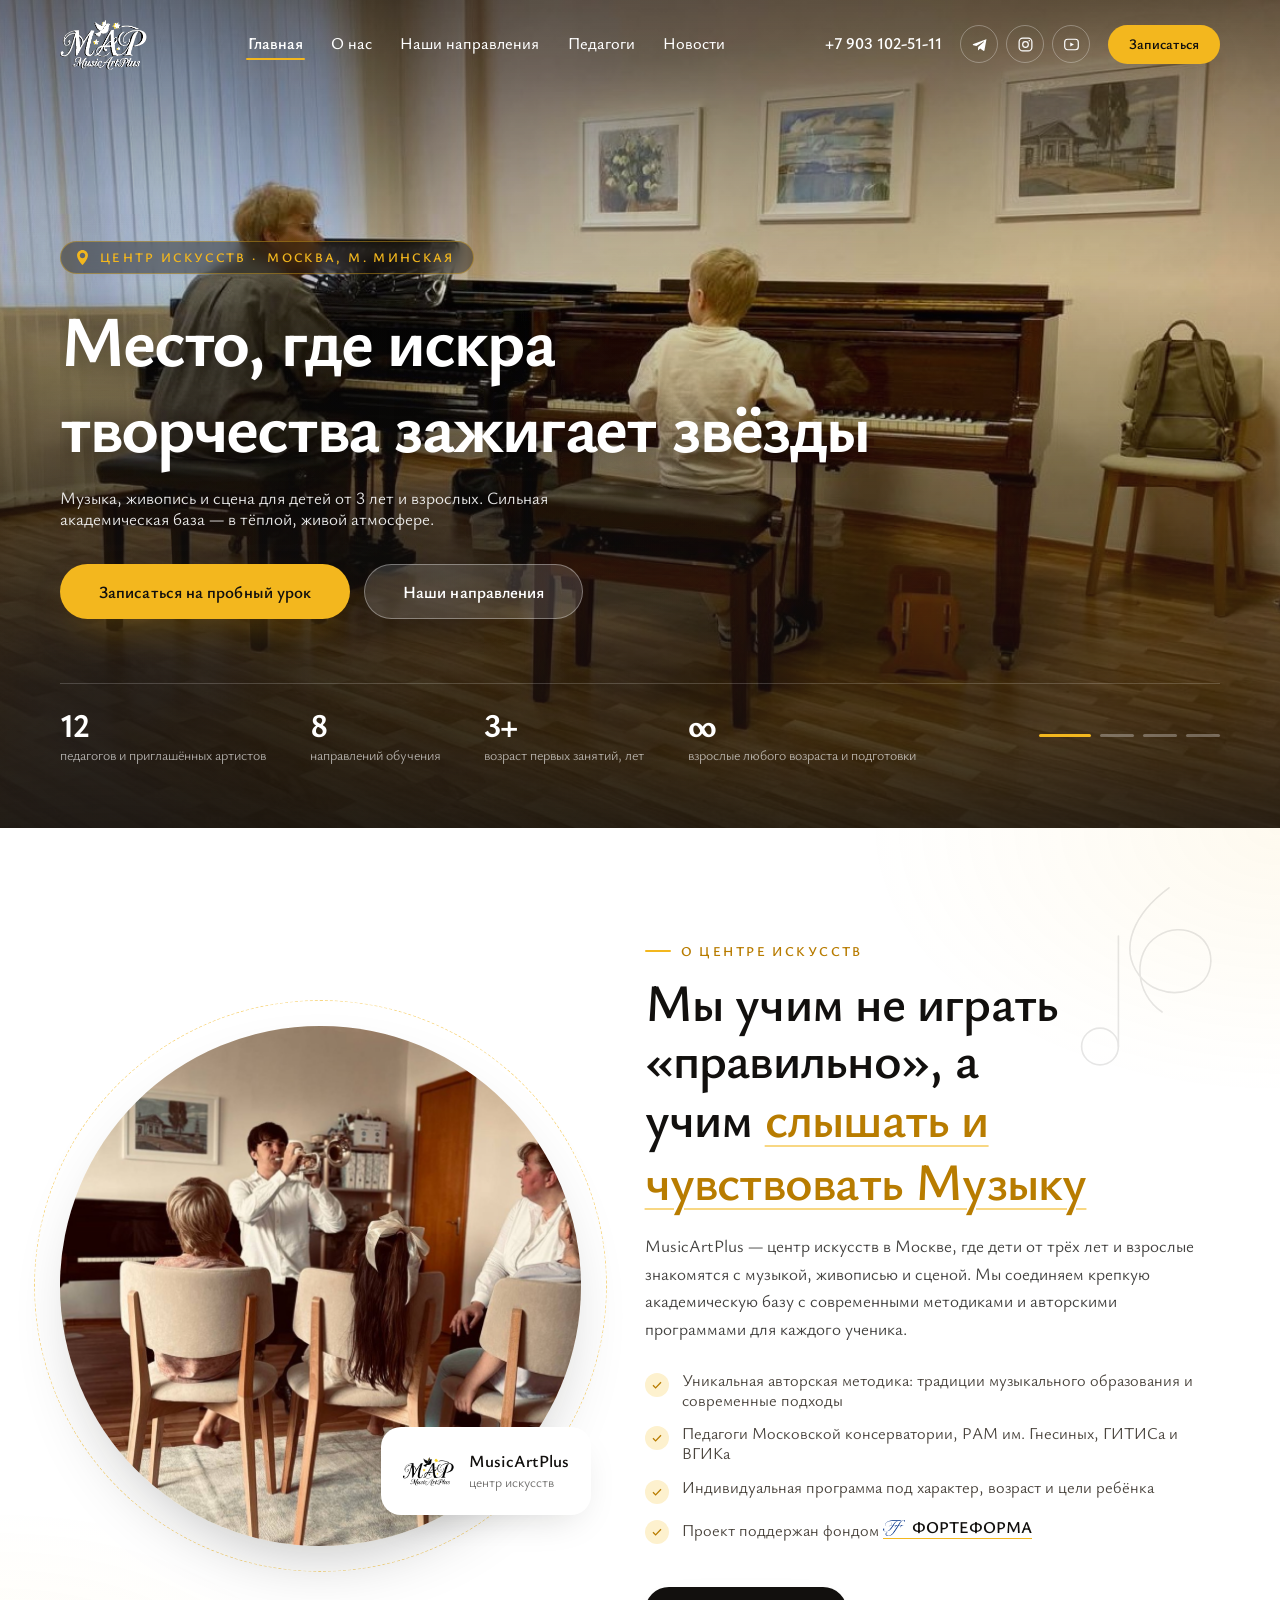
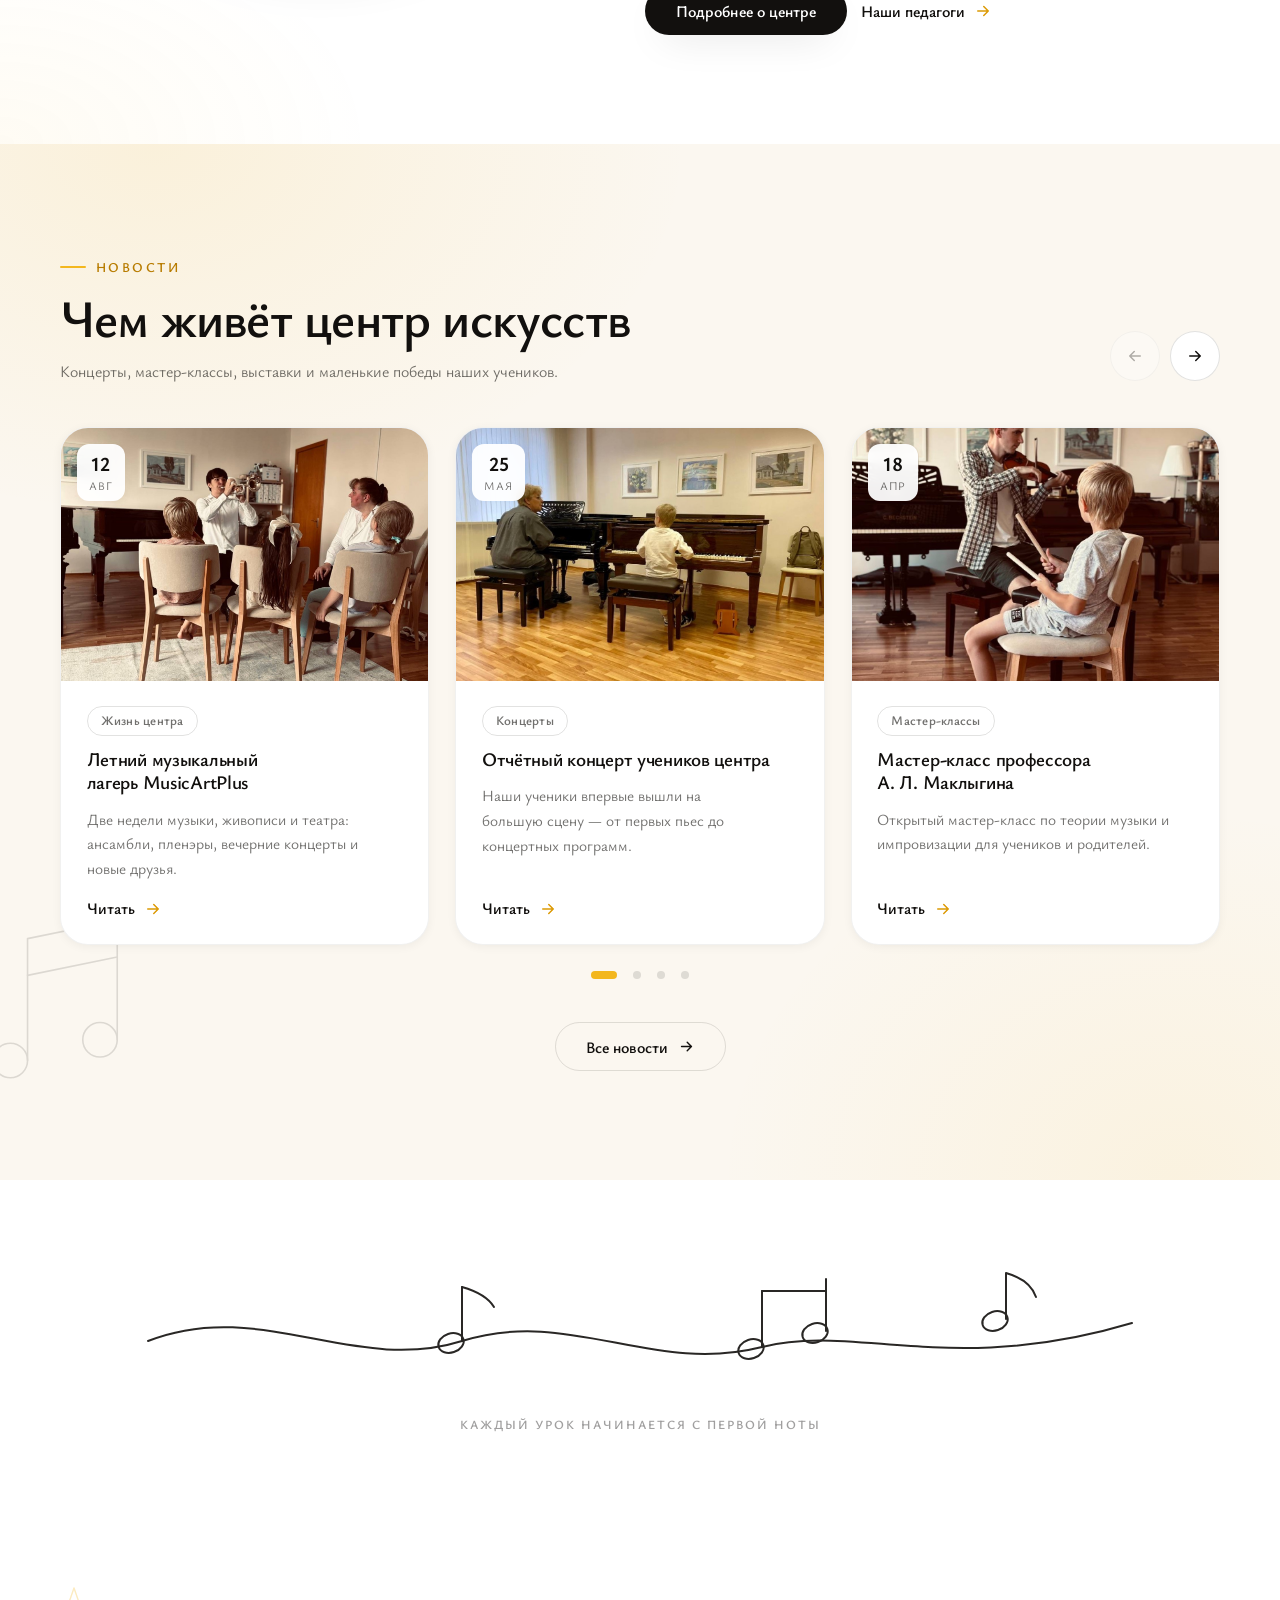
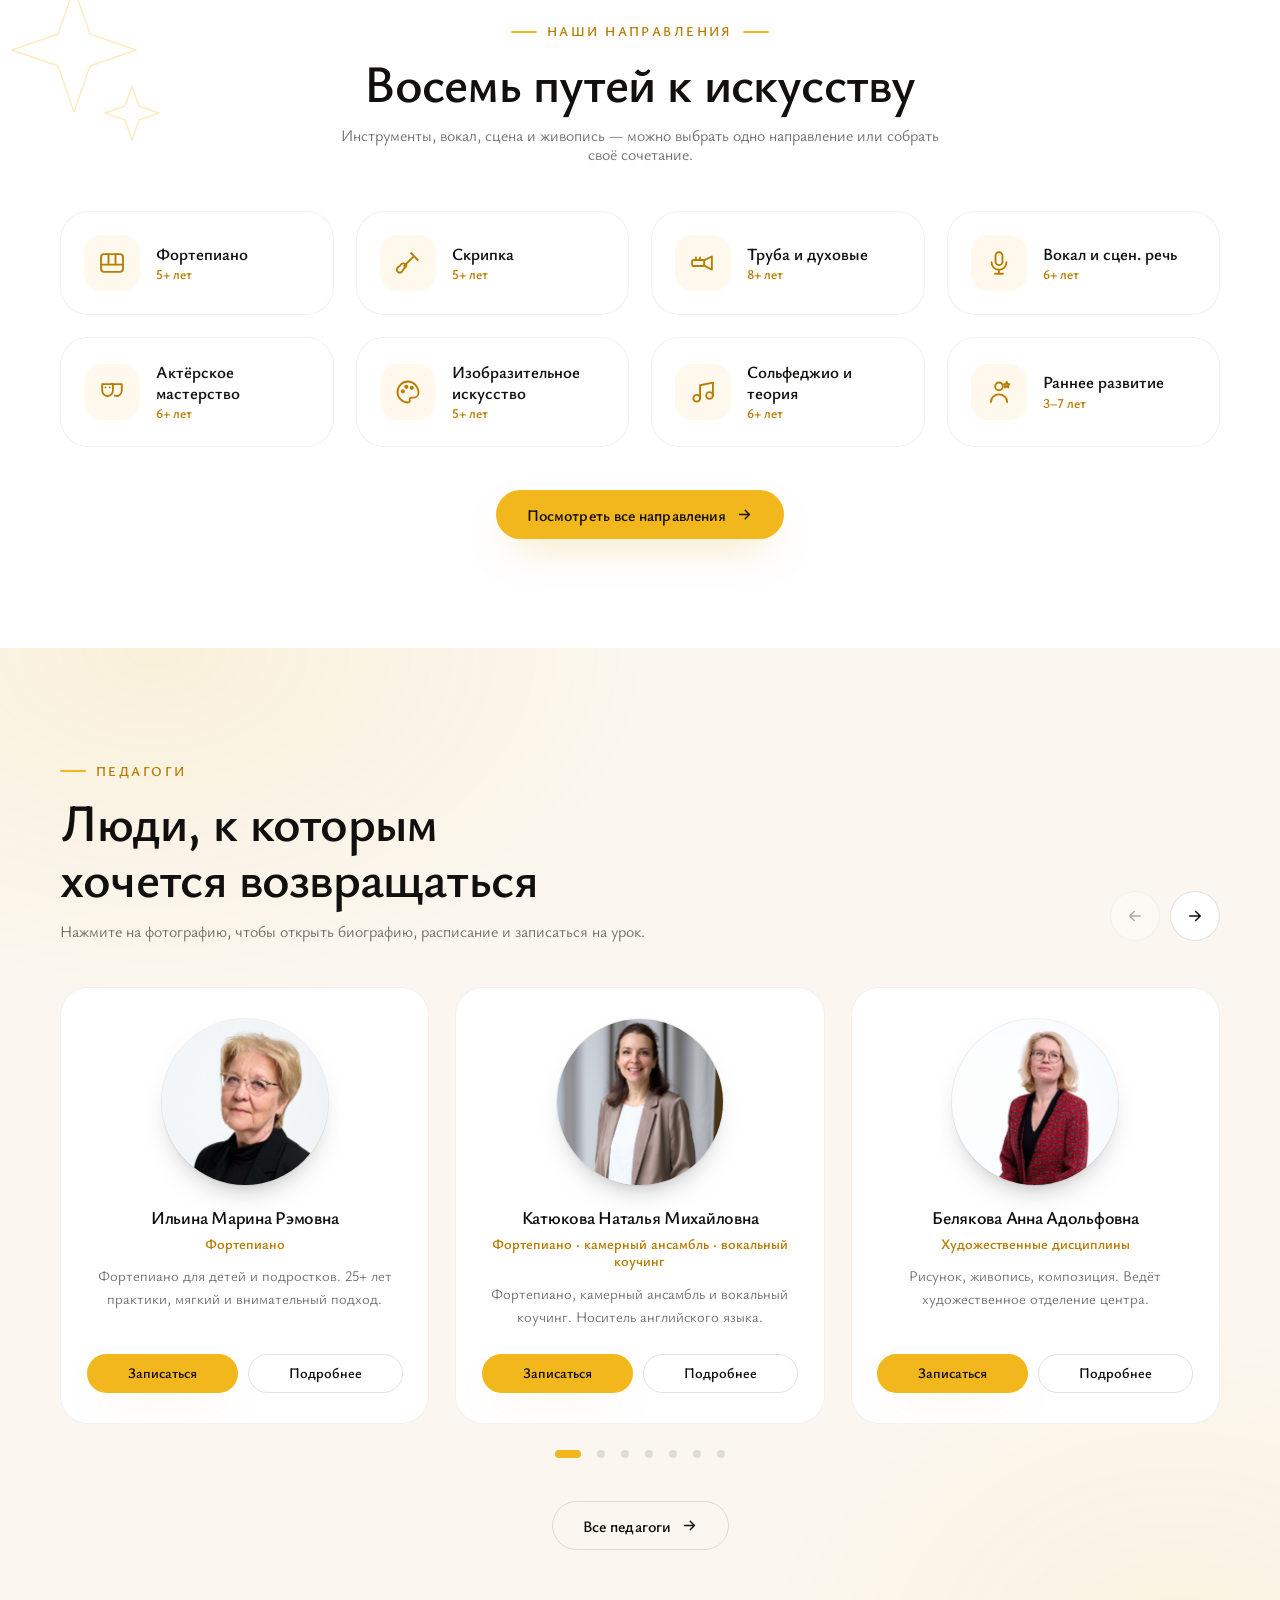
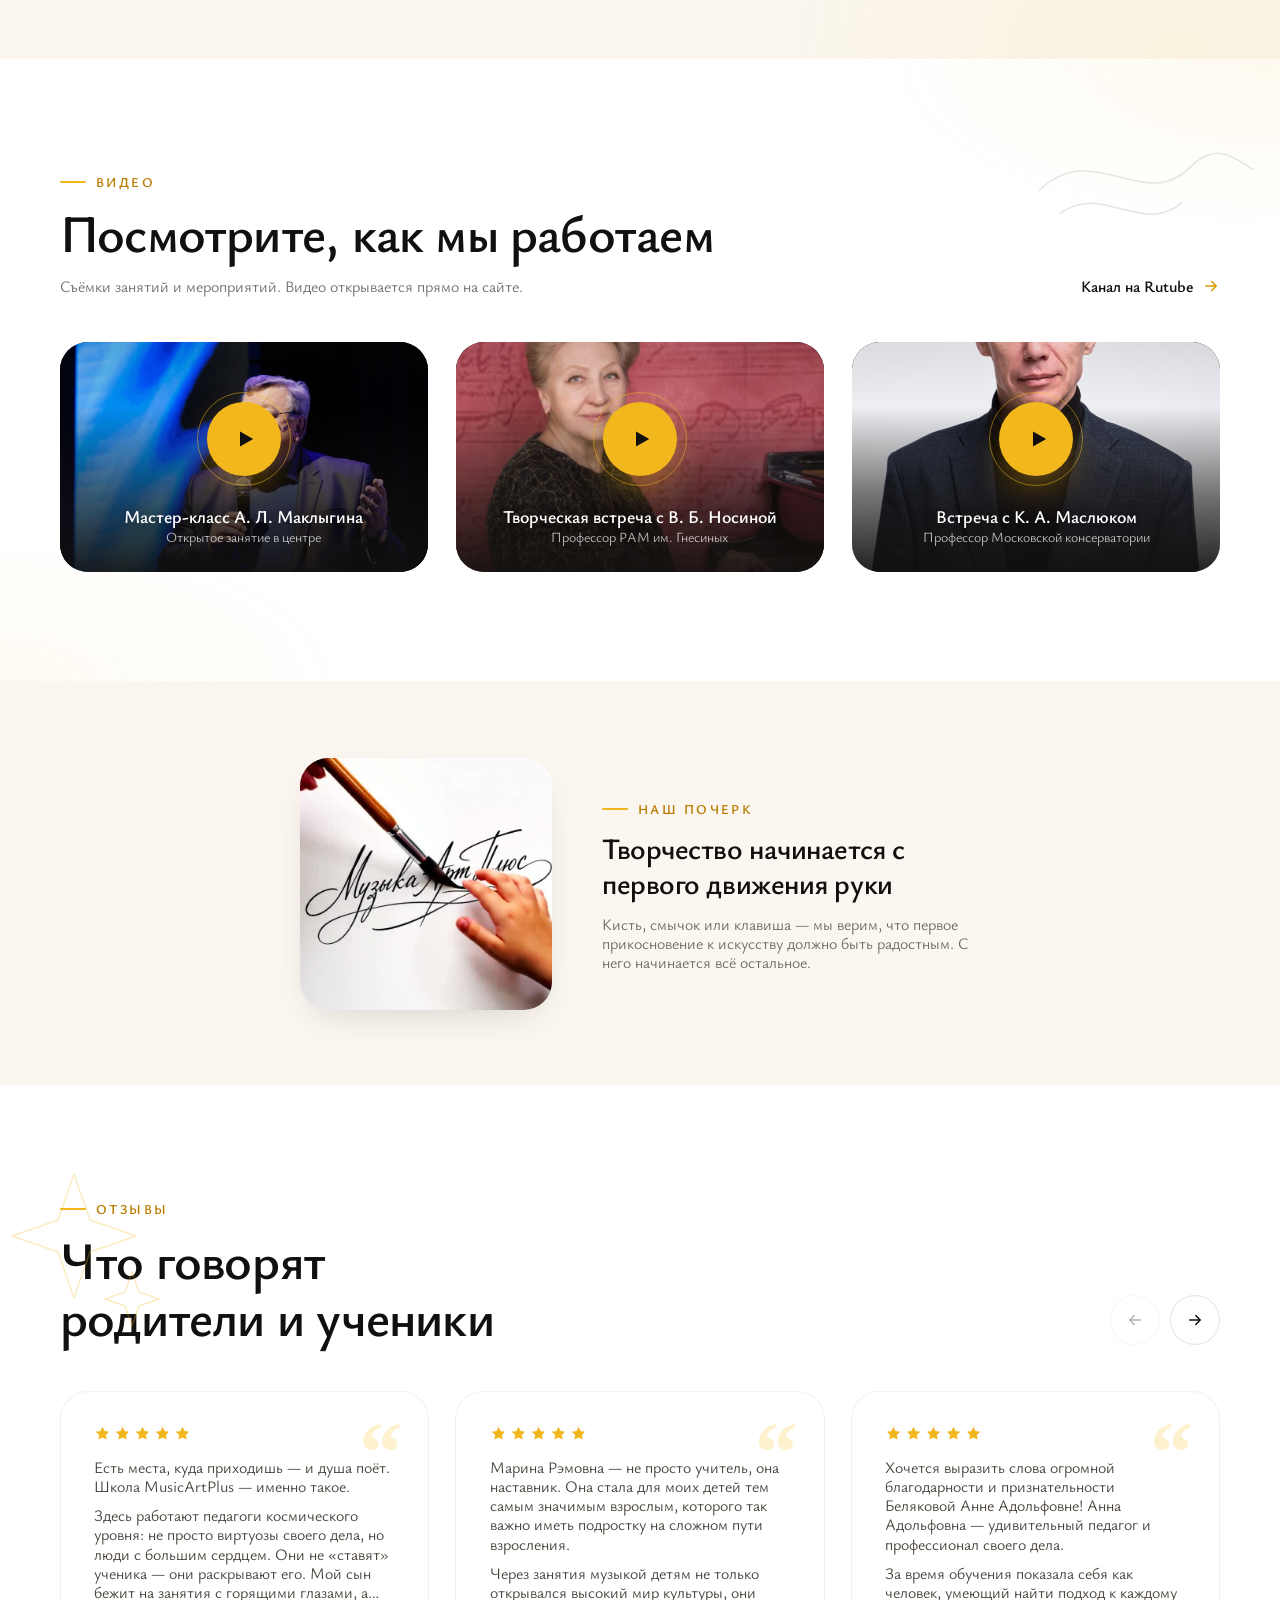
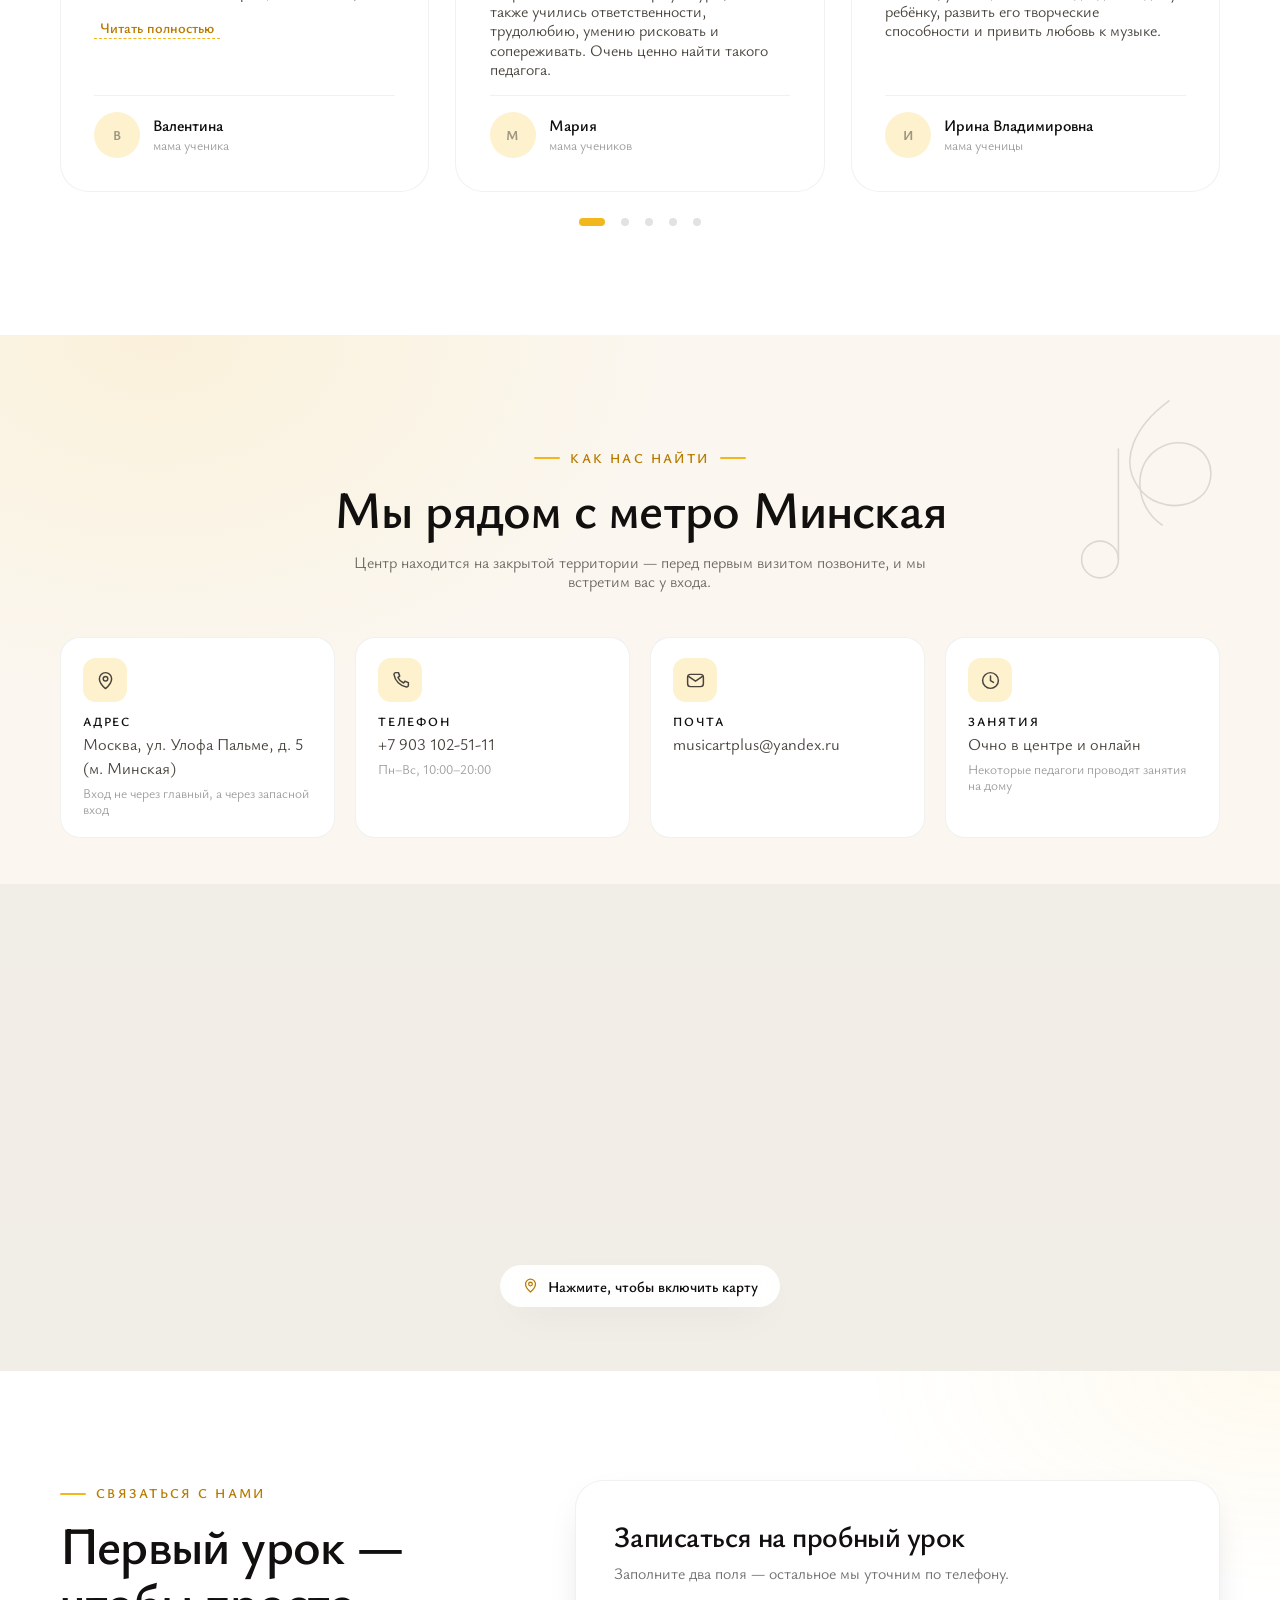
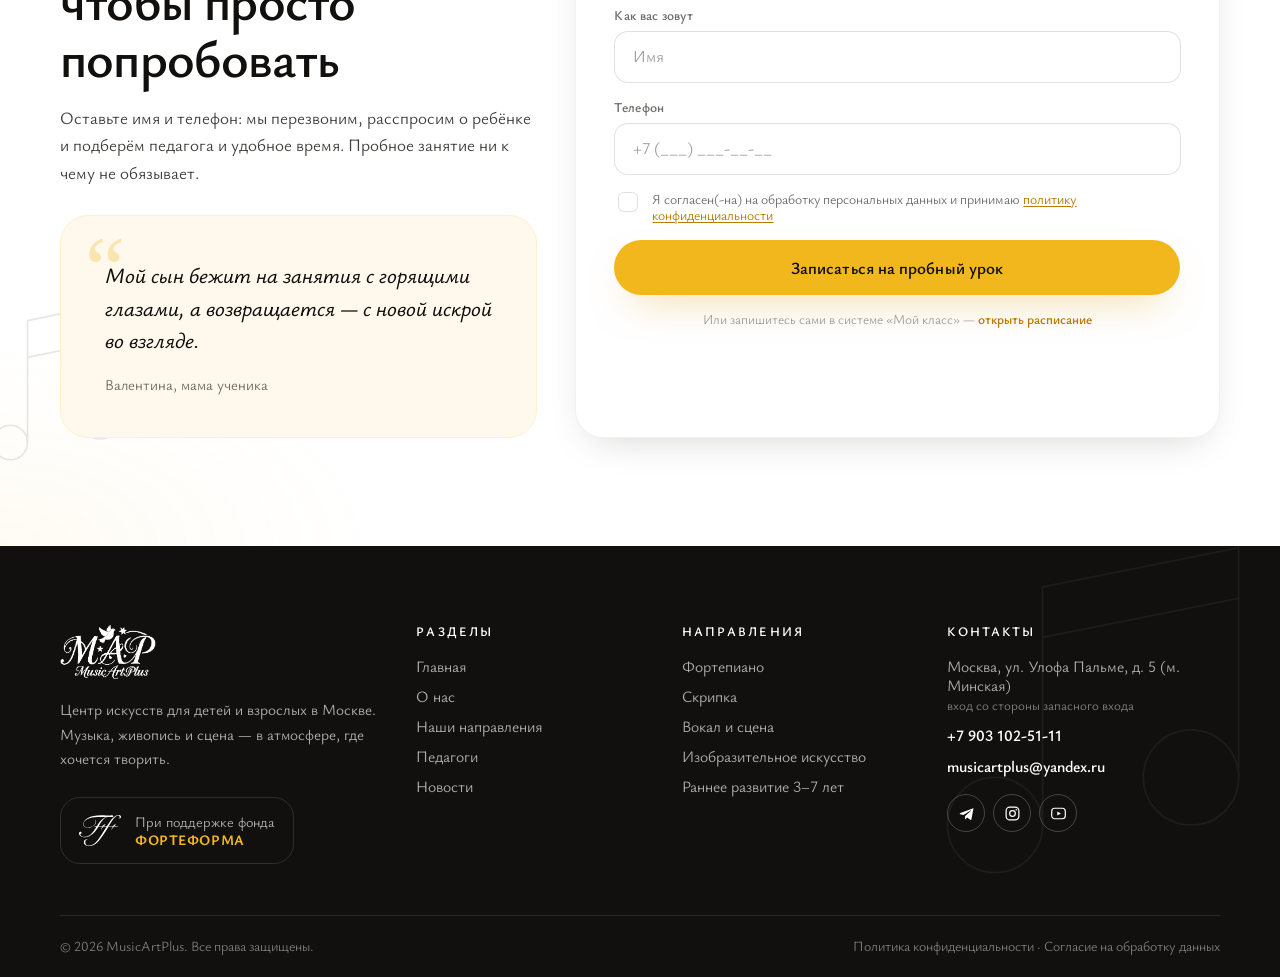
==== commit 2b597f82: "Новый педагог Кофанов Сергей и официальный логотип фонда - добавлен педагог по вокалу Кофанов Сергей" ====
--- a/index.html
+++ b/index.html
@@ -66,7 +66,7 @@
       </div>
     </div>
     <div class="hero__bottom">
-      <div class="hero__facts"><div class="hero-fact"><div class="hero-fact__num">11</div><div class="hero-fact__label">педагогов и приглашённых артистов</div></div><div class="hero-fact"><div class="hero-fact__num">8</div><div class="hero-fact__label">направлений обучения</div></div><div class="hero-fact"><div class="hero-fact__num">3+</div><div class="hero-fact__label">возраст первых занятий, лет</div></div><div class="hero-fact"><div class="hero-fact__num">∞</div><div class="hero-fact__label">взрослые любого возраста и подготовки</div></div></div>
+      <div class="hero__facts"><div class="hero-fact"><div class="hero-fact__num">12</div><div class="hero-fact__label">педагогов и приглашённых артистов</div></div><div class="hero-fact"><div class="hero-fact__num">8</div><div class="hero-fact__label">направлений обучения</div></div><div class="hero-fact"><div class="hero-fact__num">3+</div><div class="hero-fact__label">возраст первых занятий, лет</div></div><div class="hero-fact"><div class="hero-fact__num">∞</div><div class="hero-fact__label">взрослые любого возраста и подготовки</div></div></div>
       <div class="hero__dots" role="tablist" aria-label="Слайды"></div>
     </div>
   </div>
@@ -97,7 +97,8 @@
           <li><span class="tick"><svg viewBox="0 0 24 24" aria-hidden="true"><path d="M4 12.6l5.2 5.2L20 6.6"/></svg></span><span>Уникальная авторская методика: традиции музыкального образования и современные подходы</span></li>
           <li><span class="tick"><svg viewBox="0 0 24 24" aria-hidden="true"><path d="M4 12.6l5.2 5.2L20 6.6"/></svg></span><span>Педагоги Московской консерватории, РАМ им. Гнесиных, ГИТИСа и ВГИКа</span></li>
           <li><span class="tick"><svg viewBox="0 0 24 24" aria-hidden="true"><path d="M4 12.6l5.2 5.2L20 6.6"/></svg></span><span>Индивидуальная программа под характер, возраст и цели ребёнка</span></li>
-          <li><span class="tick"><svg viewBox="0 0 24 24" aria-hidden="true"><path d="M4 12.6l5.2 5.2L20 6.6"/></svg></span><span>Проект поддержан фондом ФОРТЕФОРМА</span></li>
+          <li><span class="tick"><svg viewBox="0 0 24 24" aria-hidden="true"><path d="M4 12.6l5.2 5.2L20 6.6"/></svg></span><span>Проект поддержан фондом
+            <a class="ff-inline" href="https://forteforma.ru/" target="_blank" rel="noopener"><img src="assets/img/ui/forteforma.svg" alt="" width="45" height="34">ФОРТЕФОРМА</a></span></li>
         </ul>
         <div class="flex-center mt-l" style="justify-content:flex-start">
           <a class="btn btn--dark" data-demo>Подробнее о центре</a>
@@ -173,7 +174,7 @@
       </div>
       <div class="slider__nav" data-swiper-nav="teachers-home"><button class="c-arrow" type="button" data-c-prev aria-label="Назад"><svg viewBox="0 0 24 24" fill="none" stroke="currentColor" stroke-width="2" stroke-linecap="round" stroke-linejoin="round" aria-hidden="true"><path d="M19 12H5M11 18l-6-6 6-6"/></svg></button><button class="c-arrow" type="button" data-c-next aria-label="Вперёд"><svg viewBox="0 0 24 24" fill="none" stroke="currentColor" stroke-width="2" stroke-linecap="round" stroke-linejoin="round" aria-hidden="true"><path d="M5 12h14M13 6l6 6-6 6"/></svg></button></div>
     </div>
-    <div class="slider" data-swiper="teachers-home" data-swiper-preset="cards"><div class="swiper"><div class="swiper-wrapper"><div class="swiper-slide"><article class="teacher" data-delay="0" data-teacher="ilyina" data-name="Ильина Марина Рэмовна" data-role="Преподаватель высшей квалификационной категории" data-subject="Фортепиано" data-photo="assets/img/teachers/ilyina.jpg" data-bio="Преподаватель высшей квалификационной категории, работает с детьми от 5 лет. Ведёт учеников от первых нот до поступления в профильные учебные заведения." data-facts='["Преподаватель высшей квалификационной категории", "ДМШ им. П. И. Юргенсона", "Специалист по детскому обучению", "Более 25 лет педагогического опыта"]' data-schedule='[{"day": "Пн", "time": "15:00 – 20:00"}, {"day": "Вт", "time": ""}, {"day": "Ср", "time": "15:00 – 20:00"}, {"day": "Чт", "time": ""}, {"day": "Пт", "time": "14:00 – 19:00"}, {"day": "Сб", "time": "11:00 – 15:00"}, {"day": "Вс", "time": ""}]'><button class="teacher__ava" type="button" data-teacher-open aria-label="Подробнее: Ильина Марина Рэмовна"><img src="assets/img/teachers/ilyina.jpg" alt="Ильина Марина Рэмовна" loading="lazy" width="330" height="330"></button><h3 class="teacher__name">Ильина Марина Рэмовна</h3><div class="teacher__role">Фортепиано</div><p class="teacher__desc">Фортепиано для детей и подростков. 25+ лет практики, мягкий и внимательный подход.</p><div class="teacher__actions"><a class="btn btn--gold btn--sm" data-crm="ilyina" href="#">Записаться</a><button class="btn btn--ghost btn--sm" type="button" data-teacher-open>Подробнее</button></div></article></div><div class="swiper-slide"><article class="teacher" data-delay="0" data-teacher="katyukova" data-name="Катюкова Наталья Михайловна" data-role="Профессор Высшей школы Джульярд (КНР)" data-subject="Фортепиано · камерный ансамбль · вокальный коучинг" data-photo="assets/img/teachers/katyukova.jpg" data-bio="Профессор, приглашённый коуч молодёжной оперной программы Большого театра. Занятия проходят в очно-заочном формате, в том числе на английском языке." data-facts='["Профессор Высшей школы Джульярд (КНР)", "Приглашённый коуч молодёжной оперной программы ГАБТ", "Носитель английского языка", "Формат обучения: очно-заочный"]' data-schedule='[{"day": "Пн", "time": ""}, {"day": "Вт", "time": "16:00 – 20:00"}, {"day": "Ср", "time": ""}, {"day": "Чт", "time": "16:00 – 20:00"}, {"day": "Пт", "time": ""}, {"day": "Сб", "time": "12:00 – 17:00"}, {"day": "Вс", "time": ""}]'><button class="teacher__ava" type="button" data-teacher-open aria-label="Подробнее: Катюкова Наталья Михайловна"><img src="assets/img/teachers/katyukova.jpg" alt="Катюкова Наталья Михайловна" loading="lazy" width="330" height="330"></button><h3 class="teacher__name">Катюкова Наталья Михайловна</h3><div class="teacher__role">Фортепиано · камерный ансамбль · вокальный коучинг</div><p class="teacher__desc">Фортепиано, камерный ансамбль и вокальный коучинг. Носитель английского языка.</p><div class="teacher__actions"><a class="btn btn--gold btn--sm" data-crm="katyukova" href="#">Записаться</a><button class="btn btn--ghost btn--sm" type="button" data-teacher-open>Подробнее</button></div></article></div><div class="swiper-slide"><article class="teacher" data-delay="0" data-teacher="belyakova" data-name="Белякова Анна Адольфовна" data-role="Преподаватель и методист художественного отделения" data-subject="Художественные дисциплины" data-photo="assets/img/teachers/belyakova.jpg" data-bio="Преподаватель и методист художественного отделения. Отмечена высокими государственными и профессиональными наградами." data-facts='["Высокие государственные и профессиональные награды", "Почётные грамоты Министерства культуры РФ", "Грамоты Московской городской Думы", "Методист художественного отделения"]' data-schedule='[{"day": "Пн", "time": "12:00 – 18:00"}, {"day": "Вт", "time": "12:00 – 18:00"}, {"day": "Ср", "time": ""}, {"day": "Чт", "time": "14:00 – 19:00"}, {"day": "Пт", "time": ""}, {"day": "Сб", "time": "10:00 – 14:00"}, {"day": "Вс", "time": ""}]'><button class="teacher__ava" type="button" data-teacher-open aria-label="Подробнее: Белякова Анна Адольфовна"><img src="assets/img/teachers/belyakova.jpg" alt="Белякова Анна Адольфовна" loading="lazy" width="330" height="330"></button><h3 class="teacher__name">Белякова Анна Адольфовна</h3><div class="teacher__role">Художественные дисциплины</div><p class="teacher__desc">Рисунок, живопись, композиция. Ведёт художественное отделение центра.</p><div class="teacher__actions"><a class="btn btn--gold btn--sm" data-crm="belyakova" href="#">Записаться</a><button class="btn btn--ghost btn--sm" type="button" data-teacher-open>Подробнее</button></div></article></div><div class="swiper-slide"><article class="teacher" data-delay="0" data-teacher="speranskaya" data-name="Сперанская Светлана" data-role="Актриса театра и кино, педагог по вокалу" data-subject="Вокал · сценическая речь · актёрское мастерство" data-photo="assets/img/teachers/speranskaya.jpg" data-bio="Актриса театра и кино, певица, художественный руководитель и дирижёр хора «Force Мажор»." data-facts='["Актриса театра и кино", "Педагог по вокалу, сценической речи и актёрскому мастерству", "Художественный руководитель и дирижёр хора «Force Мажор»", "Преподаватель ГИТИСа и ВГИКа"]' data-schedule='[{"day": "Пн", "time": ""}, {"day": "Вт", "time": ""}, {"day": "Ср", "time": "15:00 – 20:00"}, {"day": "Чт", "time": ""}, {"day": "Пт", "time": "15:00 – 20:00"}, {"day": "Сб", "time": ""}, {"day": "Вс", "time": "11:00 – 16:00"}]'><button class="teacher__ava" type="button" data-teacher-open aria-label="Подробнее: Сперанская Светлана"><img src="assets/img/teachers/speranskaya.jpg" alt="Сперанская Светлана" loading="lazy" width="330" height="330"></button><h3 class="teacher__name">Сперанская Светлана</h3><div class="teacher__role">Вокал · сценическая речь · актёрское мастерство</div><p class="teacher__desc">Вокал, сценическая речь и актёрское мастерство. Преподаватель ГИТИСа и ВГИКа.</p><div class="teacher__actions"><a class="btn btn--gold btn--sm" data-crm="speranskaya" href="#">Записаться</a><button class="btn btn--ghost btn--sm" type="button" data-teacher-open>Подробнее</button></div></article></div><div class="swiper-slide"><article class="teacher" data-delay="0" data-teacher="goncharov" data-name="Гончаров Серафим" data-role="Выпускник Московской консерватории им. П. И. Чайковского" data-subject="Скрипка · раннее музыкальное развитие" data-photo="assets/img/teachers/goncharov.jpg" data-bio="Преподаватель по классу скрипки, ведёт группы раннего музыкального развития для детей с 3 до 7 лет. Урок построен на играх — ребёнок не устаёт и ждёт следующего занятия." data-facts='["Выпускник Московской консерватории им. П. И. Чайковского", "Преподаватель по классу скрипки", "Детское музыкальное развитие, группы с 3 до 7 лет", "Автор книги «Горизонты детства»"]' data-schedule='[{"day": "Пн", "time": "10:00 – 14:00"}, {"day": "Вт", "time": "15:00 – 20:00"}, {"day": "Ср", "time": ""}, {"day": "Чт", "time": "15:00 – 20:00"}, {"day": "Пт", "time": ""}, {"day": "Сб", "time": "10:00 – 15:00"}, {"day": "Вс", "time": ""}]'><button class="teacher__ava" type="button" data-teacher-open aria-label="Подробнее: Гончаров Серафим"><img src="assets/img/teachers/goncharov.jpg" alt="Гончаров Серафим" loading="lazy" width="330" height="330"></button><h3 class="teacher__name">Гончаров Серафим</h3><div class="teacher__role">Скрипка · раннее музыкальное развитие</div><p class="teacher__desc">Скрипка и музыкальное развитие малышей от 3 лет. Автор книги «Горизонты детства».</p><div class="teacher__actions"><a class="btn btn--gold btn--sm" data-crm="goncharov" href="#">Записаться</a><button class="btn btn--ghost btn--sm" type="button" data-teacher-open>Подробнее</button></div></article></div><div class="swiper-slide"><article class="teacher" data-delay="0" data-teacher="zhukovskaya" data-name="Жуковская Екатерина" data-role="Преподаватель ГМПИ им. М. М. Ипполитова-Иванова" data-subject="Сольфеджио · теория и история музыки" data-photo="assets/img/teachers/zhukovskaya.jpg" data-bio="Высшее музыкально-педагогическое образование. Ведёт общеразвивающие комплексные музыкальные занятия с детьми." data-facts='["Преподаватель ГМПИ им. М. М. Ипполитова-Иванова", "Высшее музыкально-педагогическое образование", "Педагог по сольфеджио и теории музыки", "Комплексные музыкальные занятия с детьми"]' data-schedule='[{"day": "Пн", "time": ""}, {"day": "Вт", "time": "14:00 – 19:00"}, {"day": "Ср", "time": ""}, {"day": "Чт", "time": "14:00 – 19:00"}, {"day": "Пт", "time": ""}, {"day": "Сб", "time": "11:00 – 16:00"}, {"day": "Вс", "time": ""}]'><button class="teacher__ava" type="button" data-teacher-open aria-label="Подробнее: Жуковская Екатерина"><img src="assets/img/teachers/zhukovskaya.jpg" alt="Жуковская Екатерина" loading="lazy" width="330" height="330"></button><h3 class="teacher__name">Жуковская Екатерина</h3><div class="teacher__role">Сольфеджио · теория и история музыки</div><p class="teacher__desc">Сольфеджио, теория и история музыки. Комплексные музыкальные занятия для детей.</p><div class="teacher__actions"><a class="btn btn--gold btn--sm" data-crm="zhukovskaya" href="#">Записаться</a><button class="btn btn--ghost btn--sm" type="button" data-teacher-open>Подробнее</button></div></article></div></div></div><div class="swiper-pagination"></div></div>
+    <div class="slider" data-swiper="teachers-home" data-swiper-preset="cards"><div class="swiper"><div class="swiper-wrapper"><div class="swiper-slide"><article class="teacher" data-delay="0" data-teacher="ilyina" data-name="Ильина Марина Рэмовна" data-role="Преподаватель высшей квалификационной категории" data-subject="Фортепиано" data-photo="assets/img/teachers/ilyina.jpg" data-bio="Преподаватель высшей квалификационной категории, работает с детьми от 5 лет. Ведёт учеников от первых нот до поступления в профильные учебные заведения." data-facts='["Преподаватель высшей квалификационной категории", "ДМШ им. П. И. Юргенсона", "Специалист по детскому обучению", "Более 25 лет педагогического опыта"]' data-schedule='[{"day": "Пн", "time": "15:00 – 20:00"}, {"day": "Вт", "time": ""}, {"day": "Ср", "time": "15:00 – 20:00"}, {"day": "Чт", "time": ""}, {"day": "Пт", "time": "14:00 – 19:00"}, {"day": "Сб", "time": "11:00 – 15:00"}, {"day": "Вс", "time": ""}]'><button class="teacher__ava" type="button" data-teacher-open aria-label="Подробнее: Ильина Марина Рэмовна"><img src="assets/img/teachers/ilyina.jpg" alt="Ильина Марина Рэмовна" loading="lazy" width="330" height="330"></button><h3 class="teacher__name">Ильина Марина Рэмовна</h3><div class="teacher__role">Фортепиано</div><p class="teacher__desc">Фортепиано для детей и подростков. 25+ лет практики, мягкий и внимательный подход.</p><div class="teacher__actions"><a class="btn btn--gold btn--sm" data-crm="ilyina" href="#">Записаться</a><button class="btn btn--ghost btn--sm" type="button" data-teacher-open>Подробнее</button></div></article></div><div class="swiper-slide"><article class="teacher" data-delay="0" data-teacher="katyukova" data-name="Катюкова Наталья Михайловна" data-role="Профессор Высшей школы Джульярд (КНР)" data-subject="Фортепиано · камерный ансамбль · вокальный коучинг" data-photo="assets/img/teachers/katyukova.jpg" data-bio="Профессор, приглашённый коуч молодёжной оперной программы Большого театра. Занятия проходят в очно-заочном формате, в том числе на английском языке." data-facts='["Профессор Высшей школы Джульярд (КНР)", "Приглашённый коуч молодёжной оперной программы ГАБТ", "Носитель английского языка", "Формат обучения: очно-заочный"]' data-schedule='[{"day": "Пн", "time": ""}, {"day": "Вт", "time": "16:00 – 20:00"}, {"day": "Ср", "time": ""}, {"day": "Чт", "time": "16:00 – 20:00"}, {"day": "Пт", "time": ""}, {"day": "Сб", "time": "12:00 – 17:00"}, {"day": "Вс", "time": ""}]'><button class="teacher__ava" type="button" data-teacher-open aria-label="Подробнее: Катюкова Наталья Михайловна"><img src="assets/img/teachers/katyukova.jpg" alt="Катюкова Наталья Михайловна" loading="lazy" width="330" height="330"></button><h3 class="teacher__name">Катюкова Наталья Михайловна</h3><div class="teacher__role">Фортепиано · камерный ансамбль · вокальный коучинг</div><p class="teacher__desc">Фортепиано, камерный ансамбль и вокальный коучинг. Носитель английского языка.</p><div class="teacher__actions"><a class="btn btn--gold btn--sm" data-crm="katyukova" href="#">Записаться</a><button class="btn btn--ghost btn--sm" type="button" data-teacher-open>Подробнее</button></div></article></div><div class="swiper-slide"><article class="teacher" data-delay="0" data-teacher="belyakova" data-name="Белякова Анна Адольфовна" data-role="Преподаватель и методист художественного отделения" data-subject="Художественные дисциплины" data-photo="assets/img/teachers/belyakova.jpg" data-bio="Преподаватель и методист художественного отделения. Отмечена высокими государственными и профессиональными наградами." data-facts='["Высокие государственные и профессиональные награды", "Почётные грамоты Министерства культуры РФ", "Грамоты Московской городской Думы", "Методист художественного отделения"]' data-schedule='[{"day": "Пн", "time": "12:00 – 18:00"}, {"day": "Вт", "time": "12:00 – 18:00"}, {"day": "Ср", "time": ""}, {"day": "Чт", "time": "14:00 – 19:00"}, {"day": "Пт", "time": ""}, {"day": "Сб", "time": "10:00 – 14:00"}, {"day": "Вс", "time": ""}]'><button class="teacher__ava" type="button" data-teacher-open aria-label="Подробнее: Белякова Анна Адольфовна"><img src="assets/img/teachers/belyakova.jpg" alt="Белякова Анна Адольфовна" loading="lazy" width="330" height="330"></button><h3 class="teacher__name">Белякова Анна Адольфовна</h3><div class="teacher__role">Художественные дисциплины</div><p class="teacher__desc">Рисунок, живопись, композиция. Ведёт художественное отделение центра.</p><div class="teacher__actions"><a class="btn btn--gold btn--sm" data-crm="belyakova" href="#">Записаться</a><button class="btn btn--ghost btn--sm" type="button" data-teacher-open>Подробнее</button></div></article></div><div class="swiper-slide"><article class="teacher" data-delay="0" data-teacher="speranskaya" data-name="Сперанская Светлана" data-role="Актриса театра и кино, педагог по вокалу" data-subject="Вокал · сценическая речь · актёрское мастерство" data-photo="assets/img/teachers/speranskaya.jpg" data-bio="Актриса театра и кино, певица, художественный руководитель и дирижёр хора «Force Мажор»." data-facts='["Актриса театра и кино", "Педагог по вокалу, сценической речи и актёрскому мастерству", "Художественный руководитель и дирижёр хора «Force Мажор»", "Преподаватель ГИТИСа и ВГИКа"]' data-schedule='[{"day": "Пн", "time": ""}, {"day": "Вт", "time": ""}, {"day": "Ср", "time": "15:00 – 20:00"}, {"day": "Чт", "time": ""}, {"day": "Пт", "time": "15:00 – 20:00"}, {"day": "Сб", "time": ""}, {"day": "Вс", "time": "11:00 – 16:00"}]'><button class="teacher__ava" type="button" data-teacher-open aria-label="Подробнее: Сперанская Светлана"><img src="assets/img/teachers/speranskaya.jpg" alt="Сперанская Светлана" loading="lazy" width="330" height="330"></button><h3 class="teacher__name">Сперанская Светлана</h3><div class="teacher__role">Вокал · сценическая речь · актёрское мастерство</div><p class="teacher__desc">Вокал, сценическая речь и актёрское мастерство. Преподаватель ГИТИСа и ВГИКа.</p><div class="teacher__actions"><a class="btn btn--gold btn--sm" data-crm="speranskaya" href="#">Записаться</a><button class="btn btn--ghost btn--sm" type="button" data-teacher-open>Подробнее</button></div></article></div><div class="swiper-slide"><article class="teacher" data-delay="0" data-teacher="kofanov" data-name="Кофанов Сергей" data-role="Певец, педагог по вокалу" data-subject="Вокал" data-photo="assets/img/teachers/kofanov.jpg" data-bio="Певец и педагог по вокалу. Совмещает преподавание с концертной деятельностью — поэтому на занятиях много живой практики и работы со сценой." data-facts='["Певец, педагог по вокалу", "Артист Центра исполнительских искусств (бывш. «Градский холл»)", "Артист-вокалист Центрального оркестра ФСИН"]' data-schedule='[{"day": "Пн", "time": ""}, {"day": "Вт", "time": "16:00 – 21:00"}, {"day": "Ср", "time": ""}, {"day": "Чт", "time": "16:00 – 21:00"}, {"day": "Пт", "time": ""}, {"day": "Сб", "time": "12:00 – 18:00"}, {"day": "Вс", "time": ""}]'><button class="teacher__ava" type="button" data-teacher-open aria-label="Подробнее: Кофанов Сергей"><img src="assets/img/teachers/kofanov.jpg" alt="Кофанов Сергей" loading="lazy" width="330" height="330"></button><h3 class="teacher__name">Кофанов Сергей</h3><div class="teacher__role">Вокал</div><p class="teacher__desc">Постановка голоса, дыхание и работа над репертуаром. Действующий артист сцены.</p><div class="teacher__actions"><a class="btn btn--gold btn--sm" data-crm="kofanov" href="#">Записаться</a><button class="btn btn--ghost btn--sm" type="button" data-teacher-open>Подробнее</button></div></article></div><div class="swiper-slide"><article class="teacher" data-delay="0" data-teacher="goncharov" data-name="Гончаров Серафим" data-role="Выпускник Московской консерватории им. П. И. Чайковского" data-subject="Скрипка · раннее музыкальное развитие" data-photo="assets/img/teachers/goncharov.jpg" data-bio="Преподаватель по классу скрипки, ведёт группы раннего музыкального развития для детей с 3 до 7 лет. Урок построен на играх — ребёнок не устаёт и ждёт следующего занятия." data-facts='["Выпускник Московской консерватории им. П. И. Чайковского", "Преподаватель по классу скрипки", "Детское музыкальное развитие, группы с 3 до 7 лет", "Автор книги «Горизонты детства»"]' data-schedule='[{"day": "Пн", "time": "10:00 – 14:00"}, {"day": "Вт", "time": "15:00 – 20:00"}, {"day": "Ср", "time": ""}, {"day": "Чт", "time": "15:00 – 20:00"}, {"day": "Пт", "time": ""}, {"day": "Сб", "time": "10:00 – 15:00"}, {"day": "Вс", "time": ""}]'><button class="teacher__ava" type="button" data-teacher-open aria-label="Подробнее: Гончаров Серафим"><img src="assets/img/teachers/goncharov.jpg" alt="Гончаров Серафим" loading="lazy" width="330" height="330"></button><h3 class="teacher__name">Гончаров Серафим</h3><div class="teacher__role">Скрипка · раннее музыкальное развитие</div><p class="teacher__desc">Скрипка и музыкальное развитие малышей от 3 лет. Автор книги «Горизонты детства».</p><div class="teacher__actions"><a class="btn btn--gold btn--sm" data-crm="goncharov" href="#">Записаться</a><button class="btn btn--ghost btn--sm" type="button" data-teacher-open>Подробнее</button></div></article></div><div class="swiper-slide"><article class="teacher" data-delay="0" data-teacher="zhukovskaya" data-name="Жуковская Екатерина" data-role="Преподаватель ГМПИ им. М. М. Ипполитова-Иванова" data-subject="Сольфеджио · теория и история музыки" data-photo="assets/img/teachers/zhukovskaya.jpg" data-bio="Высшее музыкально-педагогическое образование. Ведёт общеразвивающие комплексные музыкальные занятия с детьми." data-facts='["Преподаватель ГМПИ им. М. М. Ипполитова-Иванова", "Высшее музыкально-педагогическое образование", "Педагог по сольфеджио и теории музыки", "Комплексные музыкальные занятия с детьми"]' data-schedule='[{"day": "Пн", "time": ""}, {"day": "Вт", "time": "14:00 – 19:00"}, {"day": "Ср", "time": ""}, {"day": "Чт", "time": "14:00 – 19:00"}, {"day": "Пт", "time": ""}, {"day": "Сб", "time": "11:00 – 16:00"}, {"day": "Вс", "time": ""}]'><button class="teacher__ava" type="button" data-teacher-open aria-label="Подробнее: Жуковская Екатерина"><img src="assets/img/teachers/zhukovskaya.jpg" alt="Жуковская Екатерина" loading="lazy" width="330" height="330"></button><h3 class="teacher__name">Жуковская Екатерина</h3><div class="teacher__role">Сольфеджио · теория и история музыки</div><p class="teacher__desc">Сольфеджио, теория и история музыки. Комплексные музыкальные занятия для детей.</p><div class="teacher__actions"><a class="btn btn--gold btn--sm" data-crm="zhukovskaya" href="#">Записаться</a><button class="btn btn--ghost btn--sm" type="button" data-teacher-open>Подробнее</button></div></article></div><div class="swiper-slide"><article class="teacher" data-delay="0" data-teacher="tyuteykin" data-name="Тютейкин Сергей Александрович" data-role="Профессор Высшей школы Джульярд (КНР)" data-subject="Труба · камерный ансамбль" data-photo="assets/img/teachers/tyuteykin.jpg" data-bio="Профессор международного уровня. Занятия проходят в очно-заочном формате, в том числе на английском языке." data-facts='["Профессор Высшей школы Джульярд (КНР)", "Носитель английского языка", "Формат обучения: очно-заочный", "Оркестровые трудности, камерный ансамбль"]' data-schedule='[{"day": "Пн", "time": ""}, {"day": "Вт", "time": ""}, {"day": "Ср", "time": "16:00 – 20:00"}, {"day": "Чт", "time": ""}, {"day": "Пт", "time": "16:00 – 20:00"}, {"day": "Сб", "time": ""}, {"day": "Вс", "time": ""}]'><button class="teacher__ava" type="button" data-teacher-open aria-label="Подробнее: Тютейкин Сергей Александрович"><img src="assets/img/teachers/tyuteykin.jpg" alt="Тютейкин Сергей Александрович" loading="lazy" width="330" height="330"></button><h3 class="teacher__name">Тютейкин Сергей Александрович</h3><div class="teacher__role">Труба · камерный ансамбль</div><p class="teacher__desc">Труба, камерный ансамбль, работа над оркестровыми трудностями.</p><div class="teacher__actions"><a class="btn btn--gold btn--sm" data-crm="tyuteykin" href="#">Записаться</a><button class="btn btn--ghost btn--sm" type="button" data-teacher-open>Подробнее</button></div></article></div><div class="swiper-slide"><article class="teacher" data-delay="0" data-teacher="sergeeva" data-name="Сергеева Полина" data-role="Лауреат международных конкурсов" data-subject="Фортепиано" data-photo="assets/img/teachers/sergeeva.jpg" data-bio="Лауреат международных конкурсов, студентка Российской академии музыки имени Гнесиных." data-facts='["Лауреат международных конкурсов", "Студентка РАМ имени Гнесиных", "Работа с начинающими и продолжающими учениками"]' data-schedule='[{"day": "Пн", "time": "16:00 – 20:00"}, {"day": "Вт", "time": ""}, {"day": "Ср", "time": "16:00 – 20:00"}, {"day": "Чт", "time": ""}, {"day": "Пт", "time": ""}, {"day": "Сб", "time": ""}, {"day": "Вс", "time": "12:00 – 17:00"}]'><button class="teacher__ava" type="button" data-teacher-open aria-label="Подробнее: Сергеева Полина"><img src="assets/img/teachers/sergeeva.jpg" alt="Сергеева Полина" loading="lazy" width="330" height="330"></button><h3 class="teacher__name">Сергеева Полина</h3><div class="teacher__role">Фортепиано</div><p class="teacher__desc">Фортепиано для начинающих и продолжающих. Студентка РАМ им. Гнесиных.</p><div class="teacher__actions"><a class="btn btn--gold btn--sm" data-crm="sergeeva" href="#">Записаться</a><button class="btn btn--ghost btn--sm" type="button" data-teacher-open>Подробнее</button></div></article></div></div></div><div class="swiper-pagination"></div></div>
     <div class="flex-center mt-l"><a class="btn btn--ghost" data-demo>Все педагоги<svg class="btn__ico" viewBox="0 0 24 24" fill="none" stroke="currentColor" stroke-width="2" stroke-linecap="round" stroke-linejoin="round" aria-hidden="true"><path d="M5 12h14M13 6l6 6-6 6"/></svg></a></div>
   </div>
 </section>
--- a/assets/css/style.css
+++ b/assets/css/style.css
@@ -56,6 +56,7 @@
 /* ---------- 2. Сброс ---------- */
 *,*::before,*::after{box-sizing:border-box}
 *{
+  line-height:1.2;
   -webkit-font-feature-settings:"lnum";
   -moz-font-feature-settings:"lnum";
   font-feature-settings:"lnum";
@@ -1311,3 +1312,44 @@
   .dir-mini-grid{grid-template-columns:1fr}
   .interlude__narrow .reveal{grid-template-columns:1fr !important}
 }
+
+/* ============================================================
+   32. Правки: перенос в шапке секции и цифры первого экрана
+   ============================================================ */
+
+/* «Канал на Rutube» не должен ломаться на строки */
+.sec-head{flex-wrap:wrap}
+.sec-head > .link-arrow,
+.sec-head > .slider__nav,
+.sec-head > .carousel__nav{flex:none;white-space:nowrap}
+.link-arrow{white-space:nowrap}
+
+/* первый экран: цифра и подпись в строку на мобильном */
+@media (max-width:720px){
+  .hero__facts{flex-direction:column;gap:14px}
+  .hero-fact{display:flex;gap:10px;align-items:center}
+  .hero-fact .hero-fact__num{width:20px;flex:none}
+  .hero-fact__label{margin-top:0}
+}
+
+/* ============================================================
+   33. Фонд ФОРТЕФОРМА
+   ============================================================ */
+/* блок на странице «О нас» */
+.ff-mark{display:flex;flex-direction:column;align-items:center;justify-content:center;gap:14px;text-align:center}
+.ff-mark img{width:min(190px,52%);height:auto;filter:brightness(0) invert(1)}
+.ff-mark b{
+  color:#fff;font-size:clamp(20px,2vw,26px);font-weight:600;
+  letter-spacing:.22em;text-indent:.22em;
+}
+.ff-mark span{
+  font-size:14px;color:rgba(255,255,255,.55);max-width:300px;line-height:1.45;
+}
+/* строчное упоминание */
+.ff-inline{
+  display:inline-flex;align-items:center;gap:7px;
+  font-weight:600;color:var(--ink);white-space:nowrap;
+  border-bottom:1px solid var(--gold);
+}
+.ff-inline img{width:22px;height:auto;flex:none}
+.ff-inline:hover{color:var(--gold-dark)}
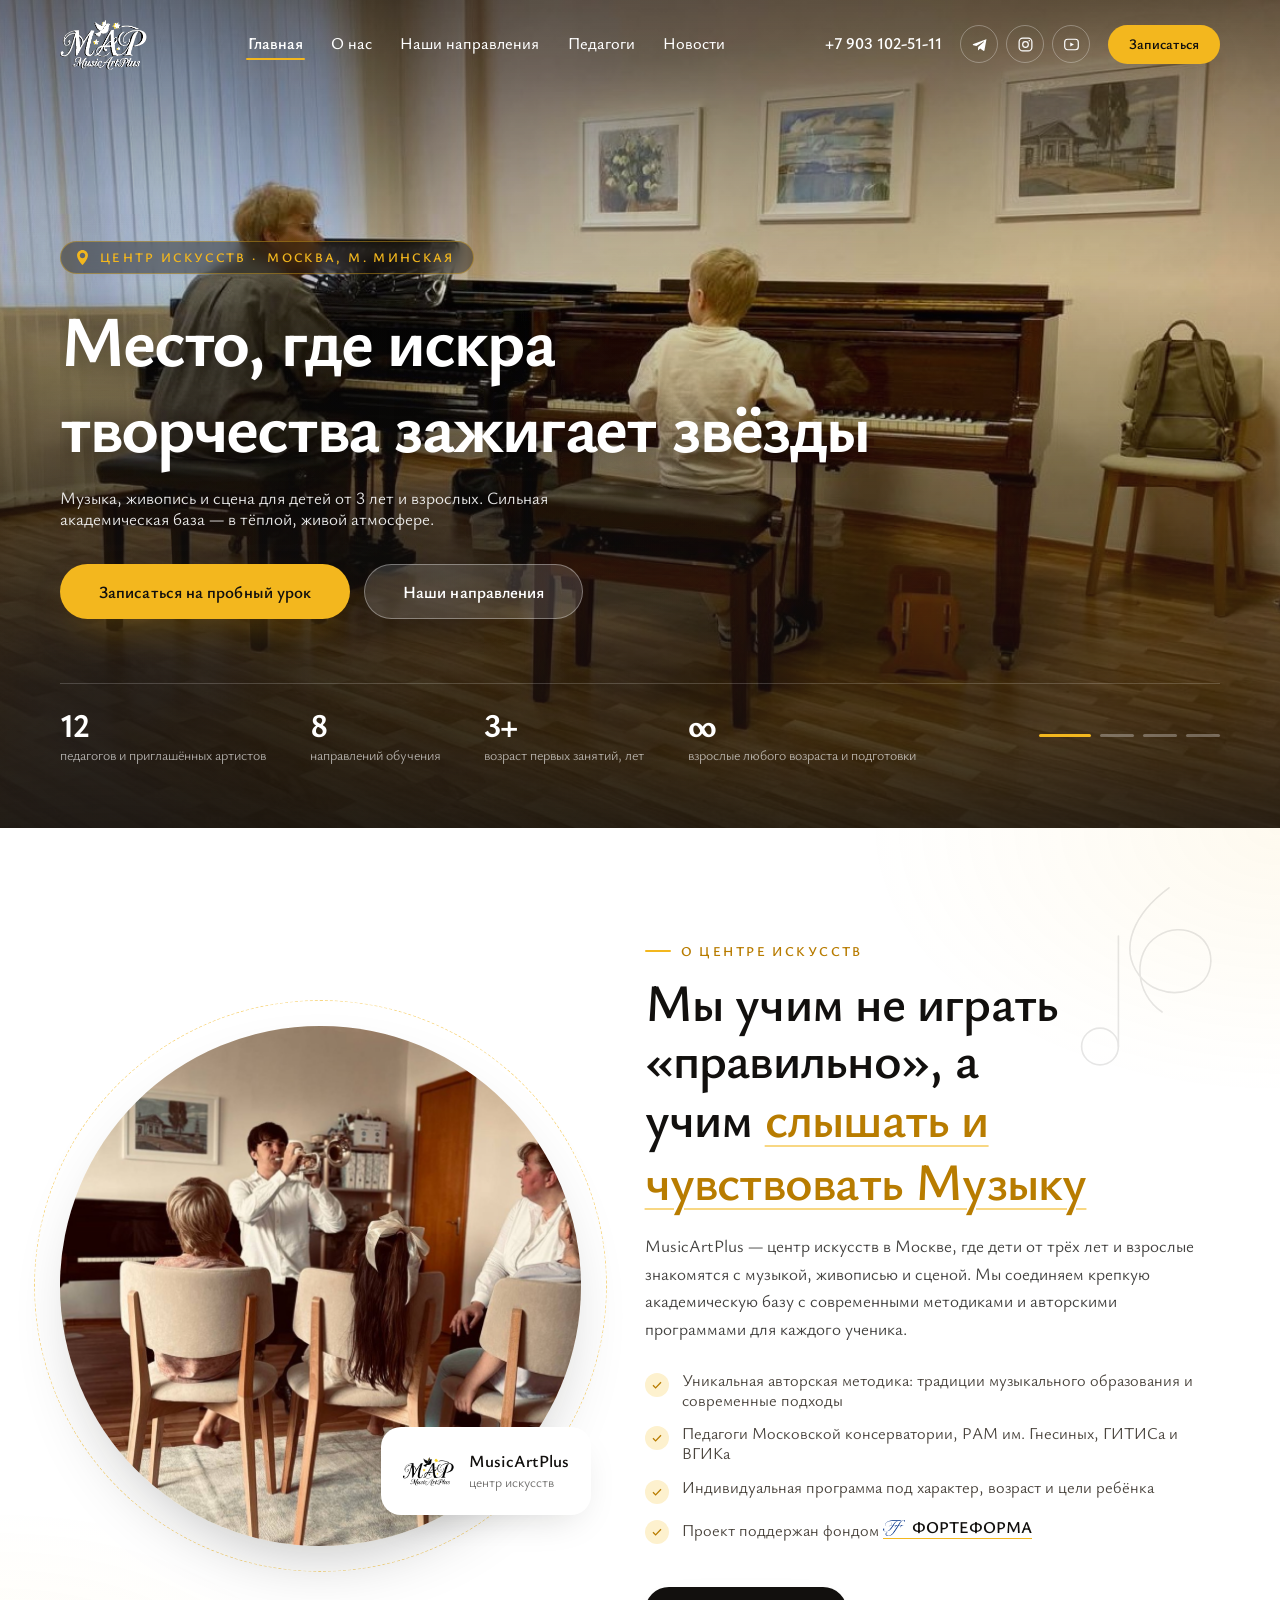
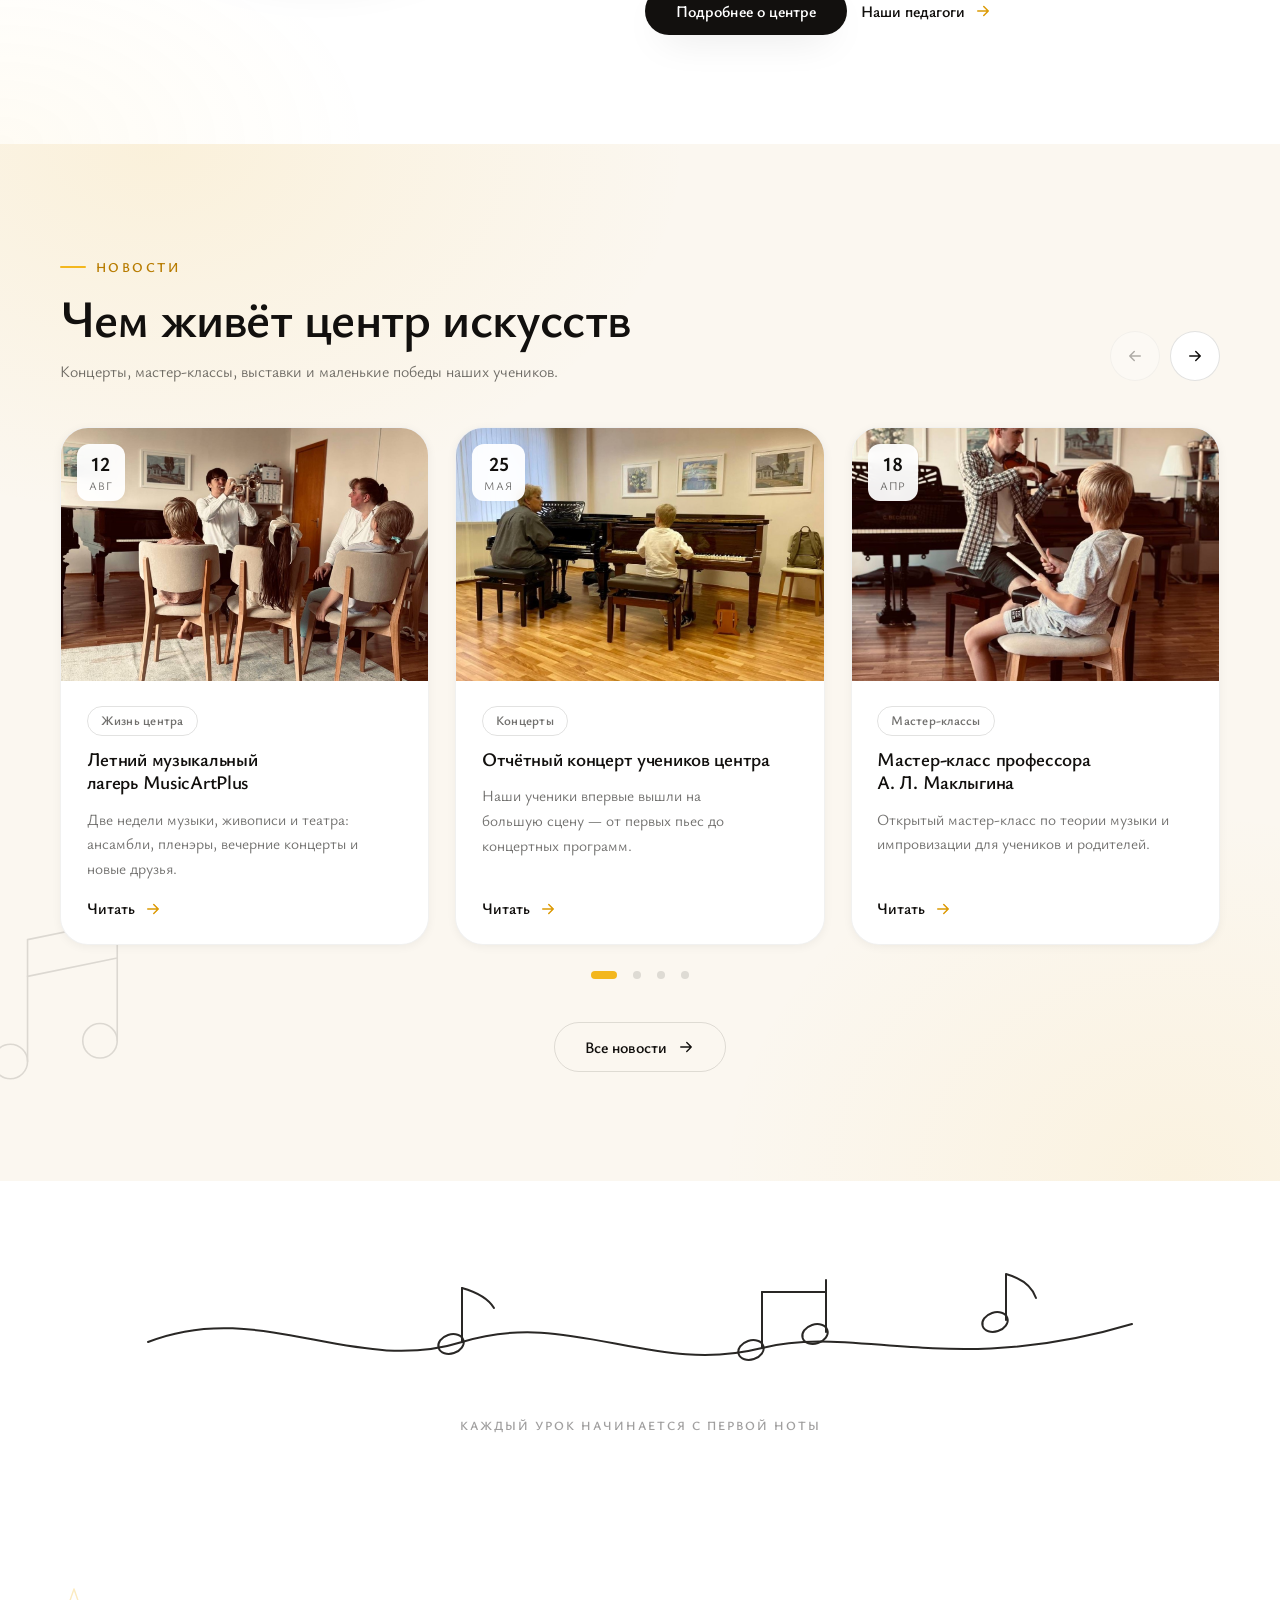
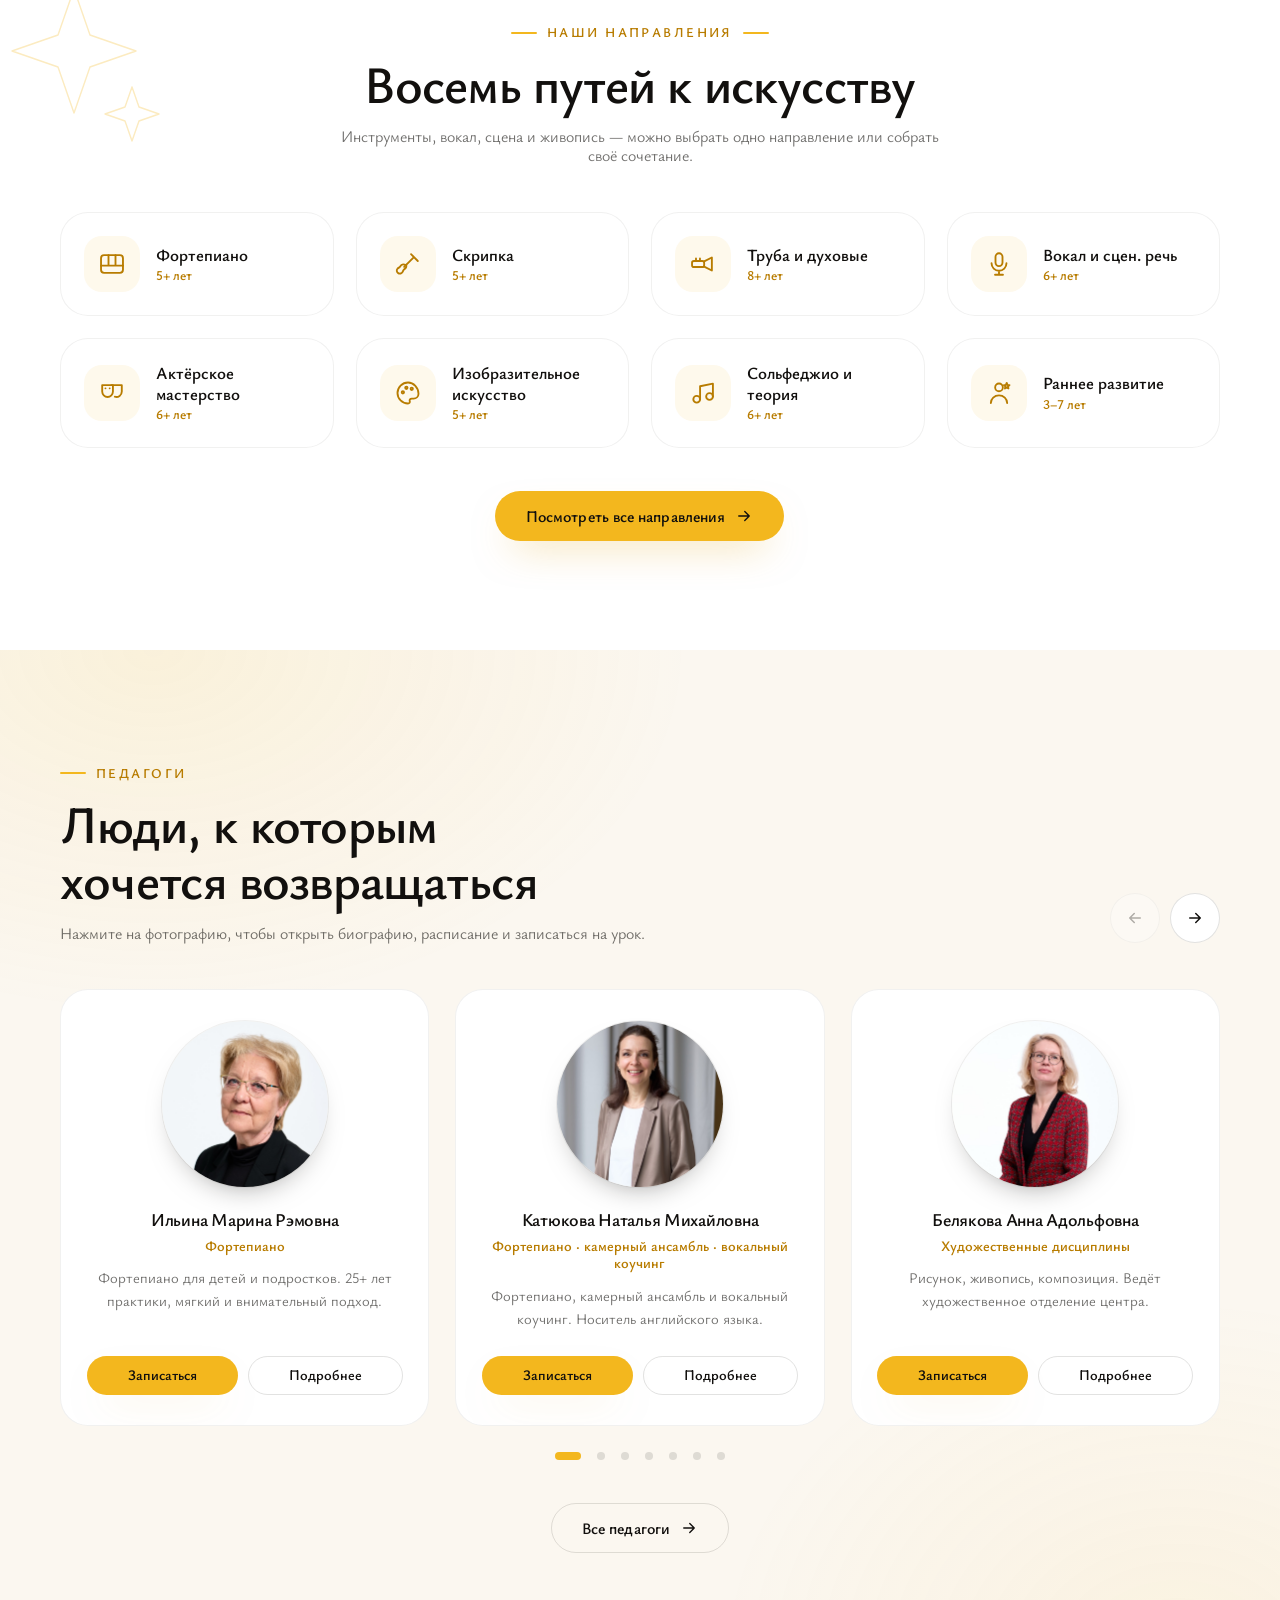
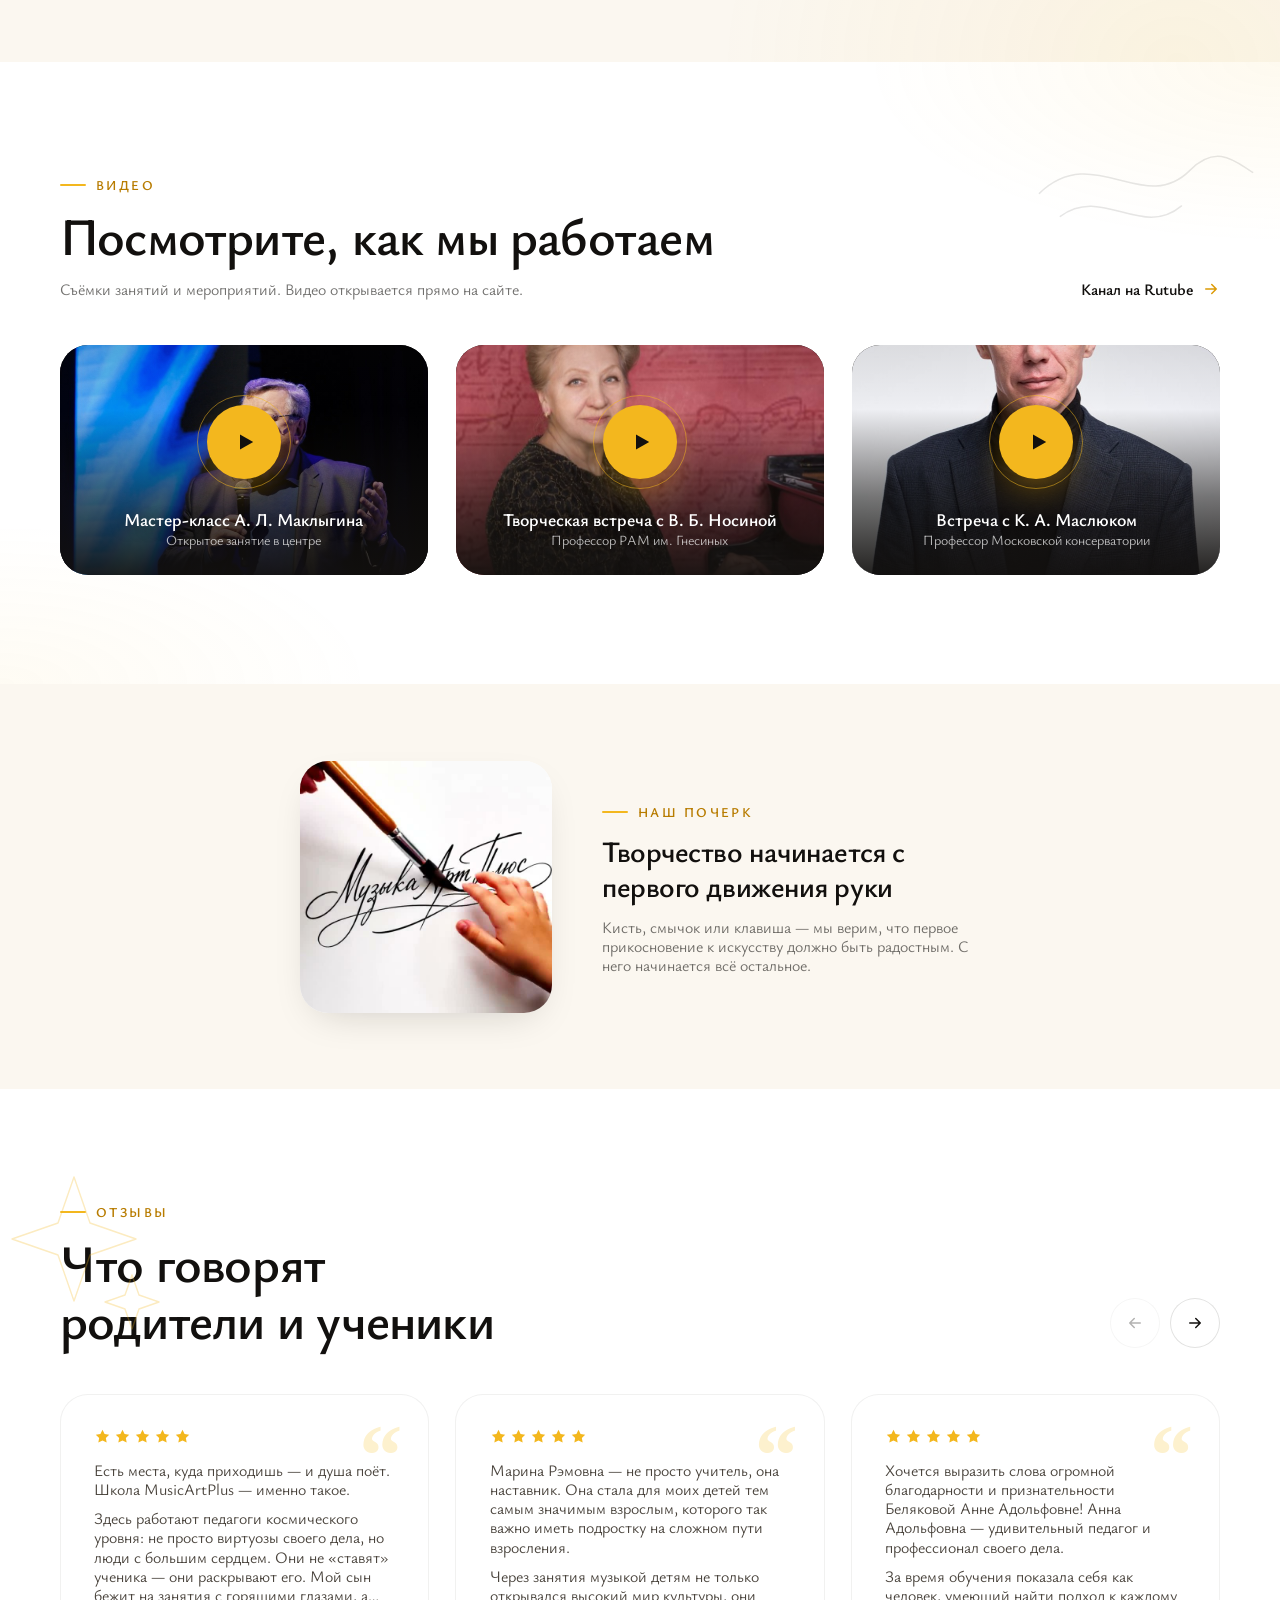
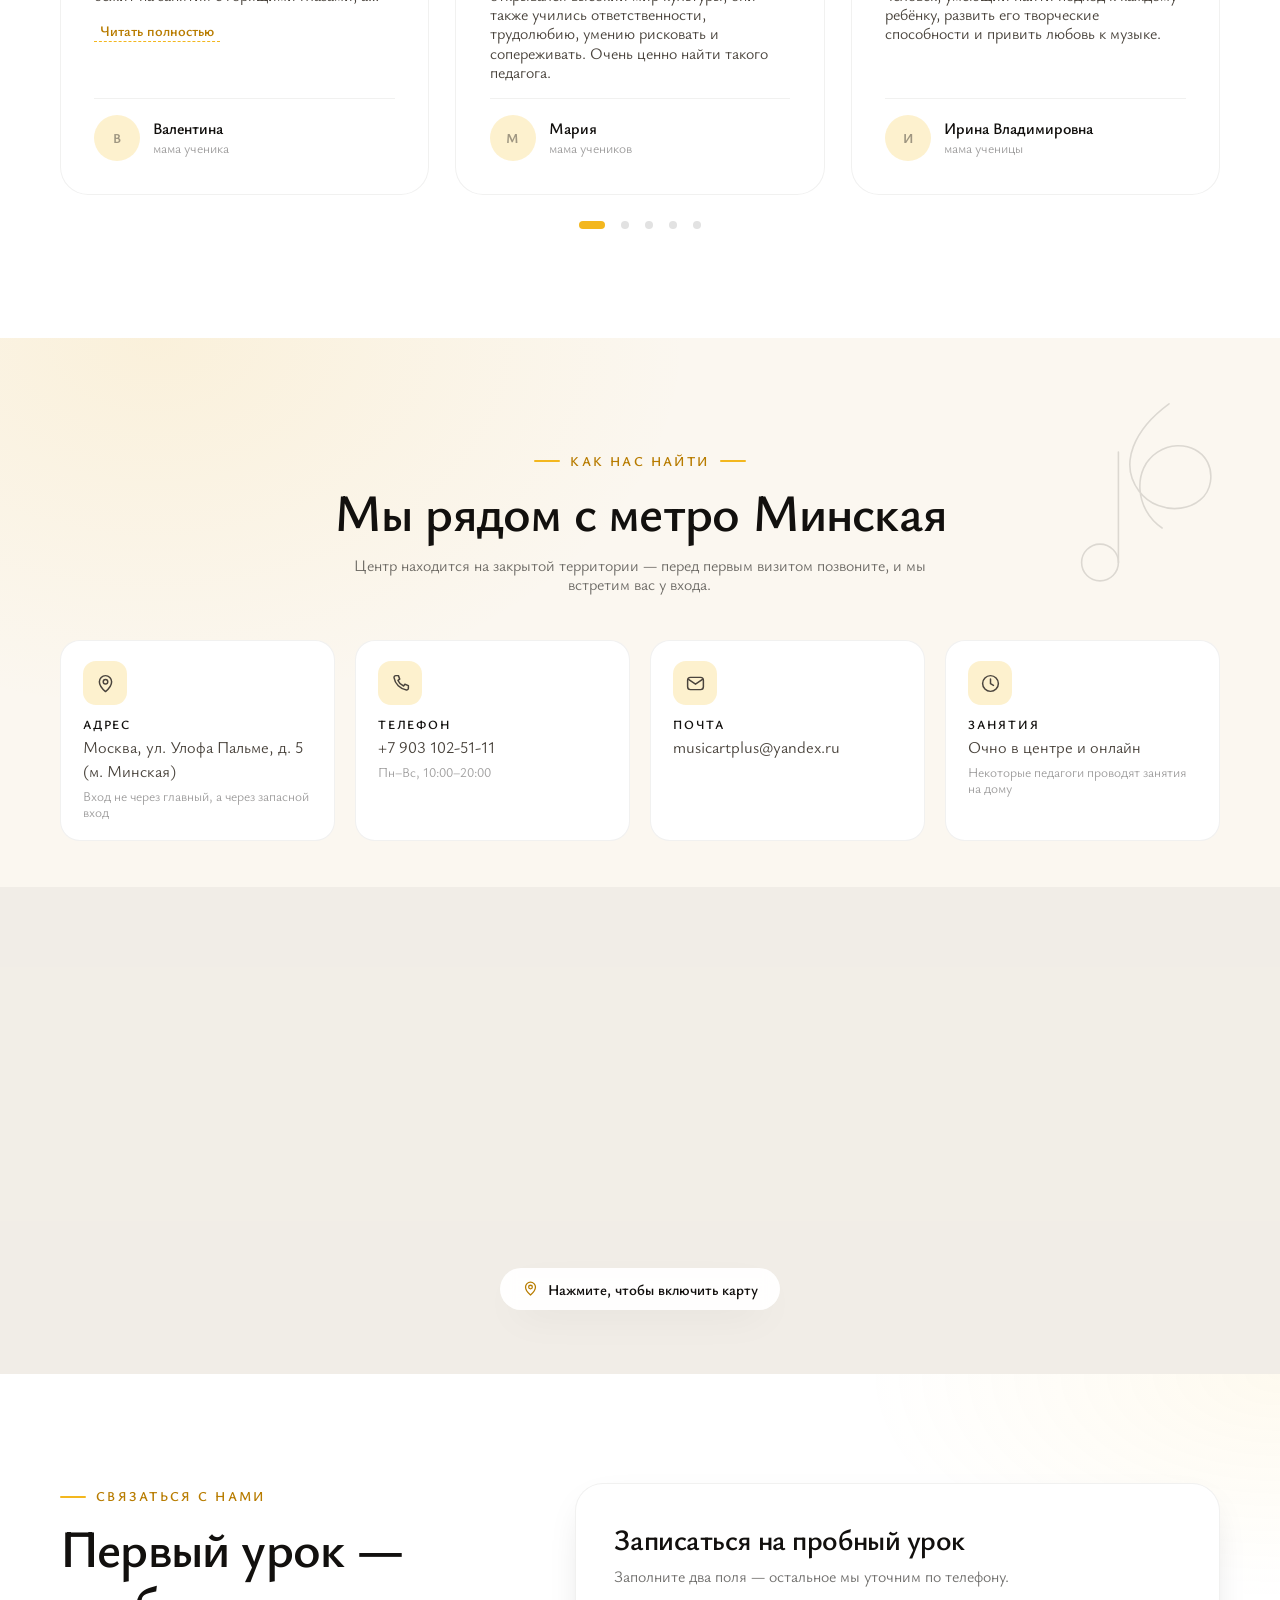
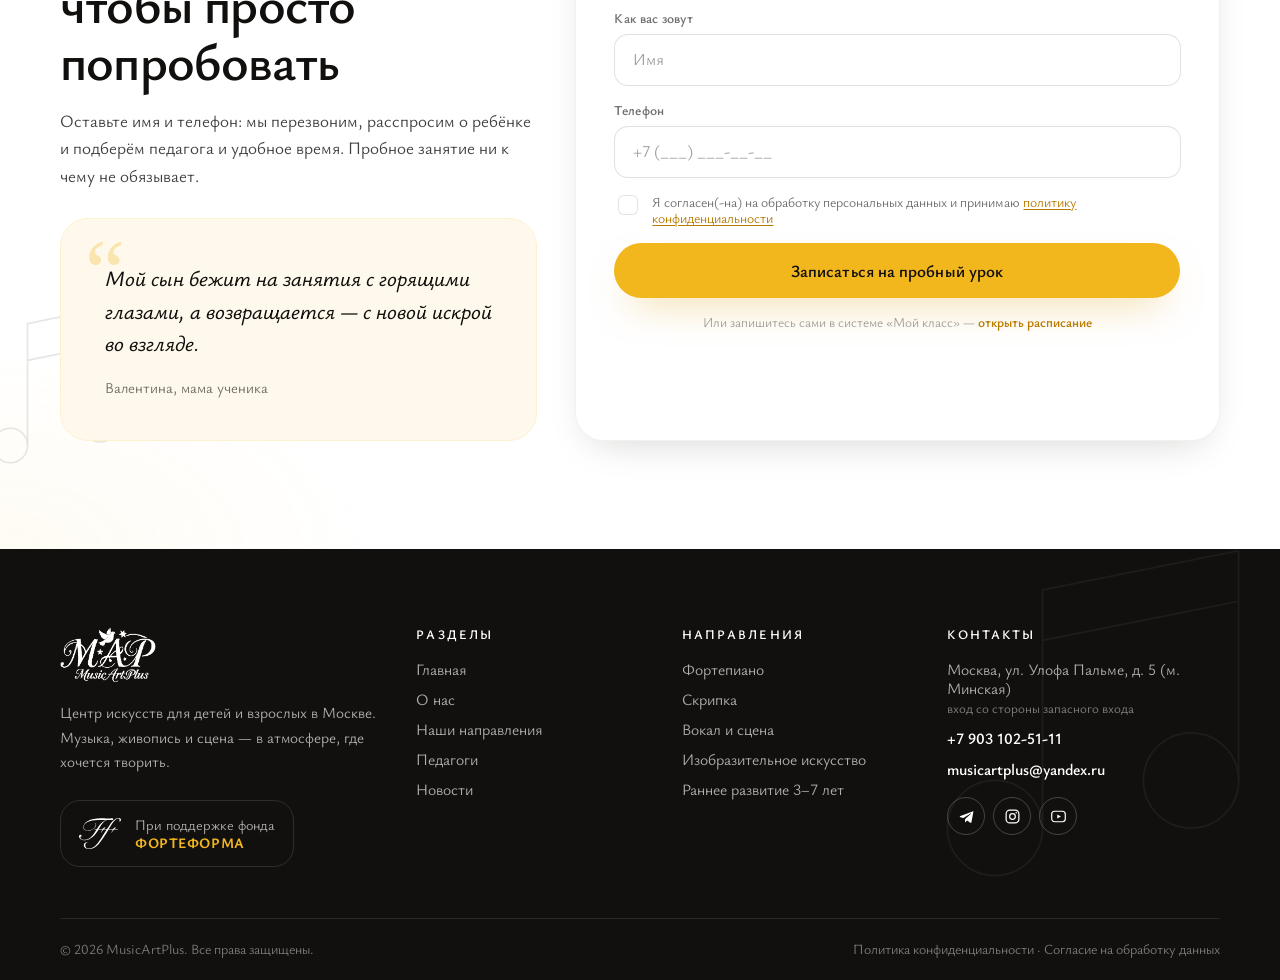
==== commit 59bb32a8: "Виджет «Мой класс» и телефон вместо кнопки «Позвонить в центр» - секция «Расписание занятий» с видже" ====
--- a/index.html
+++ b/index.html
@@ -31,7 +31,7 @@
       <img class="logo__dark" src="assets/img/ui/logo-color.png" alt="MusicArtPlus — центр искусств" width="176" height="103">
       <img class="logo__light" src="assets/img/ui/logo-white.png" alt="" aria-hidden="true" width="176" height="103">
     </a>
-    <nav class="nav" aria-label="Основная навигация"><a class="nav__link" data-nav="home" href="index.html">Главная</a><a class="nav__link" data-nav="about" data-demo>О нас</a><a class="nav__link" data-nav="directions" data-demo>Наши направления</a><a class="nav__link" data-nav="teachers" data-demo>Педагоги</a><a class="nav__link" data-nav="news" data-demo>Новости</a></nav>
+    <nav class="nav" aria-label="Основная навигация"><a class="nav__link" data-nav="home" href="index.html">Главная</a><a class="nav__link" data-nav="about" href="about.html">О нас</a><a class="nav__link" data-nav="directions" href="directions.html">Наши направления</a><a class="nav__link" data-nav="teachers" href="teachers.html">Педагоги</a><a class="nav__link" data-nav="news" href="news.html">Новости</a></nav>
     <div class="header__side">
       <a class="header__phone" href="tel:+79031025111">+7 903 102-51-11</a>
       <div class="socials "><a href="https://t.me/MusicArtPlus" target="_blank" rel="noopener" aria-label="Telegram"><svg viewBox="0 0 24 24" fill="currentColor" aria-hidden="true"><path d="M21.9 4.3 19 20.1c-.2 1-.8 1.2-1.6.8l-4.5-3.3-2.2 2.1c-.25.25-.45.45-.92.45l.33-4.66 8.3-7.5c.36-.32-.08-.5-.56-.18l-10.26 6.46-4.42-1.38c-.96-.3-.98-.96.2-1.42l17.28-6.66c.8-.3 1.5.18 1.24 1.5z"/></svg></a><a href="https://www.instagram.com/music_art_plus" target="_blank" rel="noopener" aria-label="Instagram"><svg viewBox="0 0 24 24" fill="none" stroke="currentColor" stroke-width="1.7" aria-hidden="true"><rect x="3" y="3" width="18" height="18" rx="5.2"/><circle cx="12" cy="12" r="4"/><circle cx="17.3" cy="6.7" r="1.15" fill="currentColor" stroke="none"/></svg></a><a href="https://rutube.ru/channel/76411207" target="_blank" rel="noopener" aria-label="Rutube"><svg viewBox="0 0 24 24" fill="none" stroke="currentColor" stroke-width="1.7" aria-hidden="true"><rect x="2.4" y="4.6" width="19.2" height="14.8" rx="4.2"/><path d="M10.2 9.1 15.4 12l-5.2 2.9z" fill="currentColor" stroke="none"/></svg></a></div>
@@ -44,7 +44,7 @@
 </header>
 
 <div class="mobile-menu" id="mobile-menu">
-  <nav class="mobile-menu__nav" aria-label="Мобильная навигация"><a data-nav="home" href="index.html">Главная<svg viewBox="0 0 24 24" fill="none" stroke="currentColor" stroke-width="2" stroke-linecap="round" stroke-linejoin="round" aria-hidden="true"><path d="M5 12h14M13 6l6 6-6 6"/></svg></a><a data-nav="about" data-demo>О нас<svg viewBox="0 0 24 24" fill="none" stroke="currentColor" stroke-width="2" stroke-linecap="round" stroke-linejoin="round" aria-hidden="true"><path d="M5 12h14M13 6l6 6-6 6"/></svg></a><a data-nav="directions" data-demo>Наши направления<svg viewBox="0 0 24 24" fill="none" stroke="currentColor" stroke-width="2" stroke-linecap="round" stroke-linejoin="round" aria-hidden="true"><path d="M5 12h14M13 6l6 6-6 6"/></svg></a><a data-nav="teachers" data-demo>Педагоги<svg viewBox="0 0 24 24" fill="none" stroke="currentColor" stroke-width="2" stroke-linecap="round" stroke-linejoin="round" aria-hidden="true"><path d="M5 12h14M13 6l6 6-6 6"/></svg></a><a data-nav="news" data-demo>Новости<svg viewBox="0 0 24 24" fill="none" stroke="currentColor" stroke-width="2" stroke-linecap="round" stroke-linejoin="round" aria-hidden="true"><path d="M5 12h14M13 6l6 6-6 6"/></svg></a></nav>
+  <nav class="mobile-menu__nav" aria-label="Мобильная навигация"><a data-nav="home" href="index.html">Главная<svg viewBox="0 0 24 24" fill="none" stroke="currentColor" stroke-width="2" stroke-linecap="round" stroke-linejoin="round" aria-hidden="true"><path d="M5 12h14M13 6l6 6-6 6"/></svg></a><a data-nav="about" href="about.html">О нас<svg viewBox="0 0 24 24" fill="none" stroke="currentColor" stroke-width="2" stroke-linecap="round" stroke-linejoin="round" aria-hidden="true"><path d="M5 12h14M13 6l6 6-6 6"/></svg></a><a data-nav="directions" href="directions.html">Наши направления<svg viewBox="0 0 24 24" fill="none" stroke="currentColor" stroke-width="2" stroke-linecap="round" stroke-linejoin="round" aria-hidden="true"><path d="M5 12h14M13 6l6 6-6 6"/></svg></a><a data-nav="teachers" href="teachers.html">Педагоги<svg viewBox="0 0 24 24" fill="none" stroke="currentColor" stroke-width="2" stroke-linecap="round" stroke-linejoin="round" aria-hidden="true"><path d="M5 12h14M13 6l6 6-6 6"/></svg></a><a data-nav="news" href="news.html">Новости<svg viewBox="0 0 24 24" fill="none" stroke="currentColor" stroke-width="2" stroke-linecap="round" stroke-linejoin="round" aria-hidden="true"><path d="M5 12h14M13 6l6 6-6 6"/></svg></a></nav>
   <div class="mobile-menu__foot">
     <a class="btn btn--gold btn--block" data-crm="true" href="#">Записаться на пробный урок</a>
     <a class="header__phone" href="tel:+79031025111" style="font-size:22px;display:block">+7 903 102-51-11</a>
@@ -101,8 +101,8 @@
             <a class="ff-inline" href="https://forteforma.ru/" target="_blank" rel="noopener"><img src="assets/img/ui/forteforma.svg" alt="" width="45" height="34">ФОРТЕФОРМА</a></span></li>
         </ul>
         <div class="flex-center mt-l" style="justify-content:flex-start">
-          <a class="btn btn--dark" data-demo>Подробнее о центре</a>
-          <a class="link-arrow" data-demo>Наши педагоги<svg viewBox="0 0 24 24" fill="none" stroke="currentColor" stroke-width="2" stroke-linecap="round" stroke-linejoin="round" aria-hidden="true"><path d="M5 12h14M13 6l6 6-6 6"/></svg></a>
+          <a class="btn btn--dark" href="about.html">Подробнее о центре</a>
+          <a class="link-arrow" href="teachers.html">Наши педагоги<svg viewBox="0 0 24 24" fill="none" stroke="currentColor" stroke-width="2" stroke-linecap="round" stroke-linejoin="round" aria-hidden="true"><path d="M5 12h14M13 6l6 6-6 6"/></svg></a>
         </div>
       </div>
     </div>
@@ -121,8 +121,8 @@
       </div>
       <div class="slider__nav" data-swiper-nav="news"><button class="c-arrow" type="button" data-c-prev aria-label="Назад"><svg viewBox="0 0 24 24" fill="none" stroke="currentColor" stroke-width="2" stroke-linecap="round" stroke-linejoin="round" aria-hidden="true"><path d="M19 12H5M11 18l-6-6 6-6"/></svg></button><button class="c-arrow" type="button" data-c-next aria-label="Вперёд"><svg viewBox="0 0 24 24" fill="none" stroke="currentColor" stroke-width="2" stroke-linecap="round" stroke-linejoin="round" aria-hidden="true"><path d="M5 12h14M13 6l6 6-6 6"/></svg></button></div>
     </div>
-    <div class="slider" data-swiper="news" data-swiper-preset="cards"><div class="swiper"><div class="swiper-wrapper"><div class="swiper-slide"><a class="card" data-delay="0" data-news-item data-tag="Жизнь центра" data-demo><div class="card__media"><div class="card__date"><b>12</b><span>авг</span></div><img src="assets/img/gallery/g15.jpg" alt="Летний музыкальный лагерь MusicArtPlus" loading="lazy" width="640" height="440"></div><div class="card__body"><span class="chip chip--outline">Жизнь центра</span><h3 class="card__title">Летний музыкальный лагерь MusicArtPlus</h3><p class="card__text">Две недели музыки, живописи и театра: ансамбли, пленэры, вечерние концерты и новые друзья.</p><div class="card__foot"><span class="link-arrow">Читать<svg viewBox="0 0 24 24" fill="none" stroke="currentColor" stroke-width="2" stroke-linecap="round" stroke-linejoin="round" aria-hidden="true"><path d="M5 12h14M13 6l6 6-6 6"/></svg></span></div></div></a></div><div class="swiper-slide"><a class="card" data-delay="0" data-news-item data-tag="Концерты" data-demo><div class="card__media"><div class="card__date"><b>25</b><span>мая</span></div><img src="assets/img/gallery/g07.jpg" alt="Отчётный концерт учеников центра" loading="lazy" width="640" height="440"></div><div class="card__body"><span class="chip chip--outline">Концерты</span><h3 class="card__title">Отчётный концерт учеников центра</h3><p class="card__text">Наши ученики впервые вышли на большую сцену — от первых пьес до концертных программ.</p><div class="card__foot"><span class="link-arrow">Читать<svg viewBox="0 0 24 24" fill="none" stroke="currentColor" stroke-width="2" stroke-linecap="round" stroke-linejoin="round" aria-hidden="true"><path d="M5 12h14M13 6l6 6-6 6"/></svg></span></div></div></a></div><div class="swiper-slide"><a class="card" data-delay="0" data-news-item data-tag="Мастер-классы" data-demo><div class="card__media"><div class="card__date"><b>18</b><span>апр</span></div><img src="assets/img/gallery/g11.jpg" alt="Мастер-класс профессора А. Л. Маклыгина" loading="lazy" width="640" height="440"></div><div class="card__body"><span class="chip chip--outline">Мастер-классы</span><h3 class="card__title">Мастер-класс профессора А. Л. Маклыгина</h3><p class="card__text">Открытый мастер-класс по теории музыки и импровизации для учеников и родителей.</p><div class="card__foot"><span class="link-arrow">Читать<svg viewBox="0 0 24 24" fill="none" stroke="currentColor" stroke-width="2" stroke-linecap="round" stroke-linejoin="round" aria-hidden="true"><path d="M5 12h14M13 6l6 6-6 6"/></svg></span></div></div></a></div><div class="swiper-slide"><a class="card" data-delay="0" data-news-item data-tag="Жизнь центра" data-demo><div class="card__media"><div class="card__date"><b>06</b><span>апр</span></div><img src="assets/img/gallery/g04.jpg" alt="Открытый урок раннего музыкального развития" loading="lazy" width="640" height="440"></div><div class="card__body"><span class="chip chip--outline">Жизнь центра</span><h3 class="card__title">Открытый урок раннего музыкального развития</h3><p class="card__text">Показали родителям, как проходит занятие с малышами 3–7 лет: игры, ритмика, первые ноты.</p><div class="card__foot"><span class="link-arrow">Читать<svg viewBox="0 0 24 24" fill="none" stroke="currentColor" stroke-width="2" stroke-linecap="round" stroke-linejoin="round" aria-hidden="true"><path d="M5 12h14M13 6l6 6-6 6"/></svg></span></div></div></a></div><div class="swiper-slide"><a class="card" data-delay="0" data-news-item data-tag="Достижения" data-demo><div class="card__media"><div class="card__date"><b>22</b><span>мар</span></div><img src="assets/img/gallery/g03.jpg" alt="Наши ученики — лауреаты международного конкурса" loading="lazy" width="640" height="440"></div><div class="card__body"><span class="chip chip--outline">Достижения</span><h3 class="card__title">Наши ученики — лауреаты международного конкурса</h3><p class="card__text">Поздравляем ребят и педагогов с блестящим выступлением и заслуженными наградами.</p><div class="card__foot"><span class="link-arrow">Читать<svg viewBox="0 0 24 24" fill="none" stroke="currentColor" stroke-width="2" stroke-linecap="round" stroke-linejoin="round" aria-hidden="true"><path d="M5 12h14M13 6l6 6-6 6"/></svg></span></div></div></a></div><div class="swiper-slide"><a class="card" data-delay="0" data-news-item data-tag="Жизнь центра" data-demo><div class="card__media"><div class="card__date"><b>14</b><span>фев</span></div><img src="assets/img/gallery/g02.jpg" alt="Художественное отделение: открыт набор" loading="lazy" width="640" height="440"></div><div class="card__body"><span class="chip chip--outline">Жизнь центра</span><h3 class="card__title">Художественное отделение: открыт набор</h3><p class="card__text">Рисунок, живопись и композиция для детей от 5 лет под руководством А. А. Беляковой.</p><div class="card__foot"><span class="link-arrow">Читать<svg viewBox="0 0 24 24" fill="none" stroke="currentColor" stroke-width="2" stroke-linecap="round" stroke-linejoin="round" aria-hidden="true"><path d="M5 12h14M13 6l6 6-6 6"/></svg></span></div></div></a></div></div></div><div class="swiper-pagination"></div></div>
-    <div class="flex-center mt-l"><a class="btn btn--ghost" data-demo>Все новости<svg class="btn__ico" viewBox="0 0 24 24" fill="none" stroke="currentColor" stroke-width="2" stroke-linecap="round" stroke-linejoin="round" aria-hidden="true"><path d="M5 12h14M13 6l6 6-6 6"/></svg></a></div>
+    <div class="slider" data-swiper="news" data-swiper-preset="cards"><div class="swiper"><div class="swiper-wrapper"><div class="swiper-slide"><a class="card" data-delay="0" data-news-item data-tag="Жизнь центра" href="news-camp.html"><div class="card__media"><div class="card__date"><b>12</b><span>авг</span></div><img src="assets/img/gallery/g15.jpg" alt="Летний музыкальный лагерь MusicArtPlus" loading="lazy" width="640" height="440"></div><div class="card__body"><span class="chip chip--outline">Жизнь центра</span><h3 class="card__title">Летний музыкальный лагерь MusicArtPlus</h3><p class="card__text">Две недели музыки, живописи и театра: ансамбли, пленэры, вечерние концерты и новые друзья.</p><div class="card__foot"><span class="link-arrow">Читать<svg viewBox="0 0 24 24" fill="none" stroke="currentColor" stroke-width="2" stroke-linecap="round" stroke-linejoin="round" aria-hidden="true"><path d="M5 12h14M13 6l6 6-6 6"/></svg></span></div></div></a></div><div class="swiper-slide"><a class="card" data-delay="0" data-news-item data-tag="Концерты" href="news-concert.html"><div class="card__media"><div class="card__date"><b>25</b><span>мая</span></div><img src="assets/img/gallery/g07.jpg" alt="Отчётный концерт учеников центра" loading="lazy" width="640" height="440"></div><div class="card__body"><span class="chip chip--outline">Концерты</span><h3 class="card__title">Отчётный концерт учеников центра</h3><p class="card__text">Наши ученики впервые вышли на большую сцену — от первых пьес до концертных программ.</p><div class="card__foot"><span class="link-arrow">Читать<svg viewBox="0 0 24 24" fill="none" stroke="currentColor" stroke-width="2" stroke-linecap="round" stroke-linejoin="round" aria-hidden="true"><path d="M5 12h14M13 6l6 6-6 6"/></svg></span></div></div></a></div><div class="swiper-slide"><a class="card" data-delay="0" data-news-item data-tag="Мастер-классы" href="news-master.html"><div class="card__media"><div class="card__date"><b>18</b><span>апр</span></div><img src="assets/img/gallery/g11.jpg" alt="Мастер-класс профессора А. Л. Маклыгина" loading="lazy" width="640" height="440"></div><div class="card__body"><span class="chip chip--outline">Мастер-классы</span><h3 class="card__title">Мастер-класс профессора А. Л. Маклыгина</h3><p class="card__text">Открытый мастер-класс по теории музыки и импровизации для учеников и родителей.</p><div class="card__foot"><span class="link-arrow">Читать<svg viewBox="0 0 24 24" fill="none" stroke="currentColor" stroke-width="2" stroke-linecap="round" stroke-linejoin="round" aria-hidden="true"><path d="M5 12h14M13 6l6 6-6 6"/></svg></span></div></div></a></div><div class="swiper-slide"><a class="card" data-delay="0" data-news-item data-tag="Жизнь центра" href="news-open.html"><div class="card__media"><div class="card__date"><b>06</b><span>апр</span></div><img src="assets/img/gallery/g04.jpg" alt="Открытый урок раннего музыкального развития" loading="lazy" width="640" height="440"></div><div class="card__body"><span class="chip chip--outline">Жизнь центра</span><h3 class="card__title">Открытый урок раннего музыкального развития</h3><p class="card__text">Показали родителям, как проходит занятие с малышами 3–7 лет: игры, ритмика, первые ноты.</p><div class="card__foot"><span class="link-arrow">Читать<svg viewBox="0 0 24 24" fill="none" stroke="currentColor" stroke-width="2" stroke-linecap="round" stroke-linejoin="round" aria-hidden="true"><path d="M5 12h14M13 6l6 6-6 6"/></svg></span></div></div></a></div><div class="swiper-slide"><a class="card" data-delay="0" data-news-item data-tag="Достижения" href="news-winners.html"><div class="card__media"><div class="card__date"><b>22</b><span>мар</span></div><img src="assets/img/gallery/g03.jpg" alt="Наши ученики — лауреаты международного конкурса" loading="lazy" width="640" height="440"></div><div class="card__body"><span class="chip chip--outline">Достижения</span><h3 class="card__title">Наши ученики — лауреаты международного конкурса</h3><p class="card__text">Поздравляем ребят и педагогов с блестящим выступлением и заслуженными наградами.</p><div class="card__foot"><span class="link-arrow">Читать<svg viewBox="0 0 24 24" fill="none" stroke="currentColor" stroke-width="2" stroke-linecap="round" stroke-linejoin="round" aria-hidden="true"><path d="M5 12h14M13 6l6 6-6 6"/></svg></span></div></div></a></div><div class="swiper-slide"><a class="card" data-delay="0" data-news-item data-tag="Жизнь центра" href="news-art.html"><div class="card__media"><div class="card__date"><b>14</b><span>фев</span></div><img src="assets/img/gallery/g02.jpg" alt="Художественное отделение: открыт набор" loading="lazy" width="640" height="440"></div><div class="card__body"><span class="chip chip--outline">Жизнь центра</span><h3 class="card__title">Художественное отделение: открыт набор</h3><p class="card__text">Рисунок, живопись и композиция для детей от 5 лет под руководством А. А. Беляковой.</p><div class="card__foot"><span class="link-arrow">Читать<svg viewBox="0 0 24 24" fill="none" stroke="currentColor" stroke-width="2" stroke-linecap="round" stroke-linejoin="round" aria-hidden="true"><path d="M5 12h14M13 6l6 6-6 6"/></svg></span></div></div></a></div></div></div><div class="swiper-pagination"></div></div>
+    <div class="flex-center mt-l"><a class="btn btn--ghost" href="news.html">Все новости<svg class="btn__ico" viewBox="0 0 24 24" fill="none" stroke="currentColor" stroke-width="2" stroke-linecap="round" stroke-linejoin="round" aria-hidden="true"><path d="M5 12h14M13 6l6 6-6 6"/></svg></a></div>
   </div>
 </section>
 
@@ -158,8 +158,8 @@
         <p class="sec-head__desc">Инструменты, вокал, сцена и живопись — можно выбрать одно направление или собрать своё сочетание.</p>
       </div>
     </div>
-    <div class="dir-mini-grid"><a class="dir-mini reveal" data-delay="0" data-demo><span class="dir-mini__ico"><svg viewBox="0 0 24 24"><rect x="2.6" y="4.4" width="18.8" height="15.2" rx="2.6"/><path d="M9 4.4v9M15 4.4v9M2.6 13.4h18.8"/></svg></span><span class="dir-mini__body"><b>Фортепиано</b><span>5+ лет</span></span></a><a class="dir-mini reveal" data-delay="1" data-demo><span class="dir-mini__ico"><svg viewBox="0 0 24 24"><path d="M14.6 3.6l5.8 5.8M17.1 6.1l-8.4 8.4"/><path d="M9 12.6c-1.5-.6-3.1.3-3.9 1.7-.5.9-1.6 1-2.2 1.8-.9 1.1-.6 2.9.7 3.7 1.3.8 3.1.4 3.8-1 .4-.8.6-1.9 1.5-2.4 1.4-.8 2.2-2.5 1.4-3.8"/></svg></span><span class="dir-mini__body"><b>Скрипка</b><span>5+ лет</span></span></a><a class="dir-mini reveal" data-delay="2" data-demo><span class="dir-mini__ico"><svg viewBox="0 0 24 24"><rect x="2.6" y="9.4" width="10.4" height="5.2" rx="1.6"/><path d="M13 9.8l6.6-3.4v11.2L13 14.2"/><path d="M6 9.4V7.2M9.4 9.4V7.2"/></svg></span><span class="dir-mini__body"><b>Труба и духовые</b><span>8+ лет</span></span></a><a class="dir-mini reveal" data-delay="3" data-demo><span class="dir-mini__ico"><svg viewBox="0 0 24 24"><rect x="9" y="2.8" width="6" height="11" rx="3"/><path d="M5.6 11.4a6.4 6.4 0 0012.8 0M12 17.8v3.4M8.6 21.2h6.8"/></svg></span><span class="dir-mini__body"><b>Вокал и сцен. речь</b><span>6+ лет</span></span></a><a class="dir-mini reveal" data-delay="0" data-demo><span class="dir-mini__ico"><svg viewBox="0 0 24 24"><path d="M3.6 5.2h9.2v5.6a4.6 4.6 0 01-9.2 0z"/><path d="M11.4 5.2h9v5.6a4.6 4.6 0 01-6 4.4"/><path d="M6.4 8h.01M10 8h.01"/></svg></span><span class="dir-mini__body"><b>Актёрское мастерство</b><span>6+ лет</span></span></a><a class="dir-mini reveal" data-delay="1" data-demo><span class="dir-mini__ico"><svg viewBox="0 0 24 24"><path d="M12 3a9 9 0 100 18c1.2 0 1.9-1 1.5-2-.4-1.2.4-2.2 1.7-2.2h1.6a4.2 4.2 0 004.2-4.2C21 7.3 16.8 3 12 3z"/><circle cx="7.6" cy="11.4" r="1"/><circle cx="10.6" cy="7.6" r="1"/><circle cx="15.2" cy="8.4" r="1"/></svg></span><span class="dir-mini__body"><b>Изобразительное искусство</b><span>5+ лет</span></span></a><a class="dir-mini reveal" data-delay="2" data-demo><span class="dir-mini__ico"><svg viewBox="0 0 24 24"><circle cx="6.6" cy="17.4" r="2.9"/><circle cx="17.6" cy="15" r="2.9"/><path d="M9.5 17.4V6.2l11-2.2V15"/></svg></span><span class="dir-mini__body"><b>Сольфеджио и теория</b><span>6+ лет</span></span></a><a class="dir-mini reveal" data-delay="3" data-demo><span class="dir-mini__ico"><svg viewBox="0 0 24 24"><circle cx="12" cy="7.2" r="3.3"/><path d="M5 20.6c0-3.7 3.1-6.6 7-6.6s7 2.9 7 6.6"/><path d="M18.6 3.4l.7 1.6 1.7.2-1.3 1.2.4 1.7-1.5-.9-1.5.9.4-1.7-1.3-1.2 1.7-.2z"/></svg></span><span class="dir-mini__body"><b>Раннее развитие</b><span>3–7 лет</span></span></a></div>
-    <div class="flex-center mt-l"><a class="btn btn--gold" data-demo>Посмотреть все направления<svg class="btn__ico" viewBox="0 0 24 24" fill="none" stroke="currentColor" stroke-width="2" stroke-linecap="round" stroke-linejoin="round" aria-hidden="true"><path d="M5 12h14M13 6l6 6-6 6"/></svg></a></div>
+    <div class="dir-mini-grid"><a class="dir-mini reveal" data-delay="0" href="directions.html"><span class="dir-mini__ico"><svg viewBox="0 0 24 24"><rect x="2.6" y="4.4" width="18.8" height="15.2" rx="2.6"/><path d="M9 4.4v9M15 4.4v9M2.6 13.4h18.8"/></svg></span><span class="dir-mini__body"><b>Фортепиано</b><span>5+ лет</span></span></a><a class="dir-mini reveal" data-delay="1" href="directions.html"><span class="dir-mini__ico"><svg viewBox="0 0 24 24"><path d="M14.6 3.6l5.8 5.8M17.1 6.1l-8.4 8.4"/><path d="M9 12.6c-1.5-.6-3.1.3-3.9 1.7-.5.9-1.6 1-2.2 1.8-.9 1.1-.6 2.9.7 3.7 1.3.8 3.1.4 3.8-1 .4-.8.6-1.9 1.5-2.4 1.4-.8 2.2-2.5 1.4-3.8"/></svg></span><span class="dir-mini__body"><b>Скрипка</b><span>5+ лет</span></span></a><a class="dir-mini reveal" data-delay="2" href="directions.html"><span class="dir-mini__ico"><svg viewBox="0 0 24 24"><rect x="2.6" y="9.4" width="10.4" height="5.2" rx="1.6"/><path d="M13 9.8l6.6-3.4v11.2L13 14.2"/><path d="M6 9.4V7.2M9.4 9.4V7.2"/></svg></span><span class="dir-mini__body"><b>Труба и духовые</b><span>8+ лет</span></span></a><a class="dir-mini reveal" data-delay="3" href="directions.html"><span class="dir-mini__ico"><svg viewBox="0 0 24 24"><rect x="9" y="2.8" width="6" height="11" rx="3"/><path d="M5.6 11.4a6.4 6.4 0 0012.8 0M12 17.8v3.4M8.6 21.2h6.8"/></svg></span><span class="dir-mini__body"><b>Вокал и сцен. речь</b><span>6+ лет</span></span></a><a class="dir-mini reveal" data-delay="0" href="directions.html"><span class="dir-mini__ico"><svg viewBox="0 0 24 24"><path d="M3.6 5.2h9.2v5.6a4.6 4.6 0 01-9.2 0z"/><path d="M11.4 5.2h9v5.6a4.6 4.6 0 01-6 4.4"/><path d="M6.4 8h.01M10 8h.01"/></svg></span><span class="dir-mini__body"><b>Актёрское мастерство</b><span>6+ лет</span></span></a><a class="dir-mini reveal" data-delay="1" href="directions.html"><span class="dir-mini__ico"><svg viewBox="0 0 24 24"><path d="M12 3a9 9 0 100 18c1.2 0 1.9-1 1.5-2-.4-1.2.4-2.2 1.7-2.2h1.6a4.2 4.2 0 004.2-4.2C21 7.3 16.8 3 12 3z"/><circle cx="7.6" cy="11.4" r="1"/><circle cx="10.6" cy="7.6" r="1"/><circle cx="15.2" cy="8.4" r="1"/></svg></span><span class="dir-mini__body"><b>Изобразительное искусство</b><span>5+ лет</span></span></a><a class="dir-mini reveal" data-delay="2" href="directions.html"><span class="dir-mini__ico"><svg viewBox="0 0 24 24"><circle cx="6.6" cy="17.4" r="2.9"/><circle cx="17.6" cy="15" r="2.9"/><path d="M9.5 17.4V6.2l11-2.2V15"/></svg></span><span class="dir-mini__body"><b>Сольфеджио и теория</b><span>6+ лет</span></span></a><a class="dir-mini reveal" data-delay="3" href="directions.html"><span class="dir-mini__ico"><svg viewBox="0 0 24 24"><circle cx="12" cy="7.2" r="3.3"/><path d="M5 20.6c0-3.7 3.1-6.6 7-6.6s7 2.9 7 6.6"/><path d="M18.6 3.4l.7 1.6 1.7.2-1.3 1.2.4 1.7-1.5-.9-1.5.9.4-1.7-1.3-1.2 1.7-.2z"/></svg></span><span class="dir-mini__body"><b>Раннее развитие</b><span>3–7 лет</span></span></a></div>
+    <div class="flex-center mt-l"><a class="btn btn--gold" href="directions.html">Посмотреть все направления<svg class="btn__ico" viewBox="0 0 24 24" fill="none" stroke="currentColor" stroke-width="2" stroke-linecap="round" stroke-linejoin="round" aria-hidden="true"><path d="M5 12h14M13 6l6 6-6 6"/></svg></a></div>
   </div>
 </section>
 
@@ -175,7 +175,7 @@
       <div class="slider__nav" data-swiper-nav="teachers-home"><button class="c-arrow" type="button" data-c-prev aria-label="Назад"><svg viewBox="0 0 24 24" fill="none" stroke="currentColor" stroke-width="2" stroke-linecap="round" stroke-linejoin="round" aria-hidden="true"><path d="M19 12H5M11 18l-6-6 6-6"/></svg></button><button class="c-arrow" type="button" data-c-next aria-label="Вперёд"><svg viewBox="0 0 24 24" fill="none" stroke="currentColor" stroke-width="2" stroke-linecap="round" stroke-linejoin="round" aria-hidden="true"><path d="M5 12h14M13 6l6 6-6 6"/></svg></button></div>
     </div>
     <div class="slider" data-swiper="teachers-home" data-swiper-preset="cards"><div class="swiper"><div class="swiper-wrapper"><div class="swiper-slide"><article class="teacher" data-delay="0" data-teacher="ilyina" data-name="Ильина Марина Рэмовна" data-role="Преподаватель высшей квалификационной категории" data-subject="Фортепиано" data-photo="assets/img/teachers/ilyina.jpg" data-bio="Преподаватель высшей квалификационной категории, работает с детьми от 5 лет. Ведёт учеников от первых нот до поступления в профильные учебные заведения." data-facts='["Преподаватель высшей квалификационной категории", "ДМШ им. П. И. Юргенсона", "Специалист по детскому обучению", "Более 25 лет педагогического опыта"]' data-schedule='[{"day": "Пн", "time": "15:00 – 20:00"}, {"day": "Вт", "time": ""}, {"day": "Ср", "time": "15:00 – 20:00"}, {"day": "Чт", "time": ""}, {"day": "Пт", "time": "14:00 – 19:00"}, {"day": "Сб", "time": "11:00 – 15:00"}, {"day": "Вс", "time": ""}]'><button class="teacher__ava" type="button" data-teacher-open aria-label="Подробнее: Ильина Марина Рэмовна"><img src="assets/img/teachers/ilyina.jpg" alt="Ильина Марина Рэмовна" loading="lazy" width="330" height="330"></button><h3 class="teacher__name">Ильина Марина Рэмовна</h3><div class="teacher__role">Фортепиано</div><p class="teacher__desc">Фортепиано для детей и подростков. 25+ лет практики, мягкий и внимательный подход.</p><div class="teacher__actions"><a class="btn btn--gold btn--sm" data-crm="ilyina" href="#">Записаться</a><button class="btn btn--ghost btn--sm" type="button" data-teacher-open>Подробнее</button></div></article></div><div class="swiper-slide"><article class="teacher" data-delay="0" data-teacher="katyukova" data-name="Катюкова Наталья Михайловна" data-role="Профессор Высшей школы Джульярд (КНР)" data-subject="Фортепиано · камерный ансамбль · вокальный коучинг" data-photo="assets/img/teachers/katyukova.jpg" data-bio="Профессор, приглашённый коуч молодёжной оперной программы Большого театра. Занятия проходят в очно-заочном формате, в том числе на английском языке." data-facts='["Профессор Высшей школы Джульярд (КНР)", "Приглашённый коуч молодёжной оперной программы ГАБТ", "Носитель английского языка", "Формат обучения: очно-заочный"]' data-schedule='[{"day": "Пн", "time": ""}, {"day": "Вт", "time": "16:00 – 20:00"}, {"day": "Ср", "time": ""}, {"day": "Чт", "time": "16:00 – 20:00"}, {"day": "Пт", "time": ""}, {"day": "Сб", "time": "12:00 – 17:00"}, {"day": "Вс", "time": ""}]'><button class="teacher__ava" type="button" data-teacher-open aria-label="Подробнее: Катюкова Наталья Михайловна"><img src="assets/img/teachers/katyukova.jpg" alt="Катюкова Наталья Михайловна" loading="lazy" width="330" height="330"></button><h3 class="teacher__name">Катюкова Наталья Михайловна</h3><div class="teacher__role">Фортепиано · камерный ансамбль · вокальный коучинг</div><p class="teacher__desc">Фортепиано, камерный ансамбль и вокальный коучинг. Носитель английского языка.</p><div class="teacher__actions"><a class="btn btn--gold btn--sm" data-crm="katyukova" href="#">Записаться</a><button class="btn btn--ghost btn--sm" type="button" data-teacher-open>Подробнее</button></div></article></div><div class="swiper-slide"><article class="teacher" data-delay="0" data-teacher="belyakova" data-name="Белякова Анна Адольфовна" data-role="Преподаватель и методист художественного отделения" data-subject="Художественные дисциплины" data-photo="assets/img/teachers/belyakova.jpg" data-bio="Преподаватель и методист художественного отделения. Отмечена высокими государственными и профессиональными наградами." data-facts='["Высокие государственные и профессиональные награды", "Почётные грамоты Министерства культуры РФ", "Грамоты Московской городской Думы", "Методист художественного отделения"]' data-schedule='[{"day": "Пн", "time": "12:00 – 18:00"}, {"day": "Вт", "time": "12:00 – 18:00"}, {"day": "Ср", "time": ""}, {"day": "Чт", "time": "14:00 – 19:00"}, {"day": "Пт", "time": ""}, {"day": "Сб", "time": "10:00 – 14:00"}, {"day": "Вс", "time": ""}]'><button class="teacher__ava" type="button" data-teacher-open aria-label="Подробнее: Белякова Анна Адольфовна"><img src="assets/img/teachers/belyakova.jpg" alt="Белякова Анна Адольфовна" loading="lazy" width="330" height="330"></button><h3 class="teacher__name">Белякова Анна Адольфовна</h3><div class="teacher__role">Художественные дисциплины</div><p class="teacher__desc">Рисунок, живопись, композиция. Ведёт художественное отделение центра.</p><div class="teacher__actions"><a class="btn btn--gold btn--sm" data-crm="belyakova" href="#">Записаться</a><button class="btn btn--ghost btn--sm" type="button" data-teacher-open>Подробнее</button></div></article></div><div class="swiper-slide"><article class="teacher" data-delay="0" data-teacher="speranskaya" data-name="Сперанская Светлана" data-role="Актриса театра и кино, педагог по вокалу" data-subject="Вокал · сценическая речь · актёрское мастерство" data-photo="assets/img/teachers/speranskaya.jpg" data-bio="Актриса театра и кино, певица, художественный руководитель и дирижёр хора «Force Мажор»." data-facts='["Актриса театра и кино", "Педагог по вокалу, сценической речи и актёрскому мастерству", "Художественный руководитель и дирижёр хора «Force Мажор»", "Преподаватель ГИТИСа и ВГИКа"]' data-schedule='[{"day": "Пн", "time": ""}, {"day": "Вт", "time": ""}, {"day": "Ср", "time": "15:00 – 20:00"}, {"day": "Чт", "time": ""}, {"day": "Пт", "time": "15:00 – 20:00"}, {"day": "Сб", "time": ""}, {"day": "Вс", "time": "11:00 – 16:00"}]'><button class="teacher__ava" type="button" data-teacher-open aria-label="Подробнее: Сперанская Светлана"><img src="assets/img/teachers/speranskaya.jpg" alt="Сперанская Светлана" loading="lazy" width="330" height="330"></button><h3 class="teacher__name">Сперанская Светлана</h3><div class="teacher__role">Вокал · сценическая речь · актёрское мастерство</div><p class="teacher__desc">Вокал, сценическая речь и актёрское мастерство. Преподаватель ГИТИСа и ВГИКа.</p><div class="teacher__actions"><a class="btn btn--gold btn--sm" data-crm="speranskaya" href="#">Записаться</a><button class="btn btn--ghost btn--sm" type="button" data-teacher-open>Подробнее</button></div></article></div><div class="swiper-slide"><article class="teacher" data-delay="0" data-teacher="kofanov" data-name="Кофанов Сергей" data-role="Певец, педагог по вокалу" data-subject="Вокал" data-photo="assets/img/teachers/kofanov.jpg" data-bio="Певец и педагог по вокалу. Совмещает преподавание с концертной деятельностью — поэтому на занятиях много живой практики и работы со сценой." data-facts='["Певец, педагог по вокалу", "Артист Центра исполнительских искусств (бывш. «Градский холл»)", "Артист-вокалист Центрального оркестра ФСИН"]' data-schedule='[{"day": "Пн", "time": ""}, {"day": "Вт", "time": "16:00 – 21:00"}, {"day": "Ср", "time": ""}, {"day": "Чт", "time": "16:00 – 21:00"}, {"day": "Пт", "time": ""}, {"day": "Сб", "time": "12:00 – 18:00"}, {"day": "Вс", "time": ""}]'><button class="teacher__ava" type="button" data-teacher-open aria-label="Подробнее: Кофанов Сергей"><img src="assets/img/teachers/kofanov.jpg" alt="Кофанов Сергей" loading="lazy" width="330" height="330"></button><h3 class="teacher__name">Кофанов Сергей</h3><div class="teacher__role">Вокал</div><p class="teacher__desc">Постановка голоса, дыхание и работа над репертуаром. Действующий артист сцены.</p><div class="teacher__actions"><a class="btn btn--gold btn--sm" data-crm="kofanov" href="#">Записаться</a><button class="btn btn--ghost btn--sm" type="button" data-teacher-open>Подробнее</button></div></article></div><div class="swiper-slide"><article class="teacher" data-delay="0" data-teacher="goncharov" data-name="Гончаров Серафим" data-role="Выпускник Московской консерватории им. П. И. Чайковского" data-subject="Скрипка · раннее музыкальное развитие" data-photo="assets/img/teachers/goncharov.jpg" data-bio="Преподаватель по классу скрипки, ведёт группы раннего музыкального развития для детей с 3 до 7 лет. Урок построен на играх — ребёнок не устаёт и ждёт следующего занятия." data-facts='["Выпускник Московской консерватории им. П. И. Чайковского", "Преподаватель по классу скрипки", "Детское музыкальное развитие, группы с 3 до 7 лет", "Автор книги «Горизонты детства»"]' data-schedule='[{"day": "Пн", "time": "10:00 – 14:00"}, {"day": "Вт", "time": "15:00 – 20:00"}, {"day": "Ср", "time": ""}, {"day": "Чт", "time": "15:00 – 20:00"}, {"day": "Пт", "time": ""}, {"day": "Сб", "time": "10:00 – 15:00"}, {"day": "Вс", "time": ""}]'><button class="teacher__ava" type="button" data-teacher-open aria-label="Подробнее: Гончаров Серафим"><img src="assets/img/teachers/goncharov.jpg" alt="Гончаров Серафим" loading="lazy" width="330" height="330"></button><h3 class="teacher__name">Гончаров Серафим</h3><div class="teacher__role">Скрипка · раннее музыкальное развитие</div><p class="teacher__desc">Скрипка и музыкальное развитие малышей от 3 лет. Автор книги «Горизонты детства».</p><div class="teacher__actions"><a class="btn btn--gold btn--sm" data-crm="goncharov" href="#">Записаться</a><button class="btn btn--ghost btn--sm" type="button" data-teacher-open>Подробнее</button></div></article></div><div class="swiper-slide"><article class="teacher" data-delay="0" data-teacher="zhukovskaya" data-name="Жуковская Екатерина" data-role="Преподаватель ГМПИ им. М. М. Ипполитова-Иванова" data-subject="Сольфеджио · теория и история музыки" data-photo="assets/img/teachers/zhukovskaya.jpg" data-bio="Высшее музыкально-педагогическое образование. Ведёт общеразвивающие комплексные музыкальные занятия с детьми." data-facts='["Преподаватель ГМПИ им. М. М. Ипполитова-Иванова", "Высшее музыкально-педагогическое образование", "Педагог по сольфеджио и теории музыки", "Комплексные музыкальные занятия с детьми"]' data-schedule='[{"day": "Пн", "time": ""}, {"day": "Вт", "time": "14:00 – 19:00"}, {"day": "Ср", "time": ""}, {"day": "Чт", "time": "14:00 – 19:00"}, {"day": "Пт", "time": ""}, {"day": "Сб", "time": "11:00 – 16:00"}, {"day": "Вс", "time": ""}]'><button class="teacher__ava" type="button" data-teacher-open aria-label="Подробнее: Жуковская Екатерина"><img src="assets/img/teachers/zhukovskaya.jpg" alt="Жуковская Екатерина" loading="lazy" width="330" height="330"></button><h3 class="teacher__name">Жуковская Екатерина</h3><div class="teacher__role">Сольфеджио · теория и история музыки</div><p class="teacher__desc">Сольфеджио, теория и история музыки. Комплексные музыкальные занятия для детей.</p><div class="teacher__actions"><a class="btn btn--gold btn--sm" data-crm="zhukovskaya" href="#">Записаться</a><button class="btn btn--ghost btn--sm" type="button" data-teacher-open>Подробнее</button></div></article></div><div class="swiper-slide"><article class="teacher" data-delay="0" data-teacher="tyuteykin" data-name="Тютейкин Сергей Александрович" data-role="Профессор Высшей школы Джульярд (КНР)" data-subject="Труба · камерный ансамбль" data-photo="assets/img/teachers/tyuteykin.jpg" data-bio="Профессор международного уровня. Занятия проходят в очно-заочном формате, в том числе на английском языке." data-facts='["Профессор Высшей школы Джульярд (КНР)", "Носитель английского языка", "Формат обучения: очно-заочный", "Оркестровые трудности, камерный ансамбль"]' data-schedule='[{"day": "Пн", "time": ""}, {"day": "Вт", "time": ""}, {"day": "Ср", "time": "16:00 – 20:00"}, {"day": "Чт", "time": ""}, {"day": "Пт", "time": "16:00 – 20:00"}, {"day": "Сб", "time": ""}, {"day": "Вс", "time": ""}]'><button class="teacher__ava" type="button" data-teacher-open aria-label="Подробнее: Тютейкин Сергей Александрович"><img src="assets/img/teachers/tyuteykin.jpg" alt="Тютейкин Сергей Александрович" loading="lazy" width="330" height="330"></button><h3 class="teacher__name">Тютейкин Сергей Александрович</h3><div class="teacher__role">Труба · камерный ансамбль</div><p class="teacher__desc">Труба, камерный ансамбль, работа над оркестровыми трудностями.</p><div class="teacher__actions"><a class="btn btn--gold btn--sm" data-crm="tyuteykin" href="#">Записаться</a><button class="btn btn--ghost btn--sm" type="button" data-teacher-open>Подробнее</button></div></article></div><div class="swiper-slide"><article class="teacher" data-delay="0" data-teacher="sergeeva" data-name="Сергеева Полина" data-role="Лауреат международных конкурсов" data-subject="Фортепиано" data-photo="assets/img/teachers/sergeeva.jpg" data-bio="Лауреат международных конкурсов, студентка Российской академии музыки имени Гнесиных." data-facts='["Лауреат международных конкурсов", "Студентка РАМ имени Гнесиных", "Работа с начинающими и продолжающими учениками"]' data-schedule='[{"day": "Пн", "time": "16:00 – 20:00"}, {"day": "Вт", "time": ""}, {"day": "Ср", "time": "16:00 – 20:00"}, {"day": "Чт", "time": ""}, {"day": "Пт", "time": ""}, {"day": "Сб", "time": ""}, {"day": "Вс", "time": "12:00 – 17:00"}]'><button class="teacher__ava" type="button" data-teacher-open aria-label="Подробнее: Сергеева Полина"><img src="assets/img/teachers/sergeeva.jpg" alt="Сергеева Полина" loading="lazy" width="330" height="330"></button><h3 class="teacher__name">Сергеева Полина</h3><div class="teacher__role">Фортепиано</div><p class="teacher__desc">Фортепиано для начинающих и продолжающих. Студентка РАМ им. Гнесиных.</p><div class="teacher__actions"><a class="btn btn--gold btn--sm" data-crm="sergeeva" href="#">Записаться</a><button class="btn btn--ghost btn--sm" type="button" data-teacher-open>Подробнее</button></div></article></div></div></div><div class="swiper-pagination"></div></div>
-    <div class="flex-center mt-l"><a class="btn btn--ghost" data-demo>Все педагоги<svg class="btn__ico" viewBox="0 0 24 24" fill="none" stroke="currentColor" stroke-width="2" stroke-linecap="round" stroke-linejoin="round" aria-hidden="true"><path d="M5 12h14M13 6l6 6-6 6"/></svg></a></div>
+    <div class="flex-center mt-l"><a class="btn btn--ghost" href="teachers.html">Все педагоги<svg class="btn__ico" viewBox="0 0 24 24" fill="none" stroke="currentColor" stroke-width="2" stroke-linecap="round" stroke-linejoin="round" aria-hidden="true"><path d="M5 12h14M13 6l6 6-6 6"/></svg></a></div>
   </div>
 </section>
 
@@ -304,7 +304,7 @@
     </div>
   </div>
 </section>
-</main>
+<section class="section section--cream mk-section" id="raspisanie"><div class="container"><div class="sec-head reveal"><div><span class="eyebrow">ЗАПИСЬ ОНЛАЙН</span><h2 class="h2">Расписание занятий</h2><p class="lead" style="max-width:640px">Актуальные группы и свободное время — напрямую из системы «Мой класс».</p></div></div><div class="mk-widget reveal" data-delay="1"><div id="SiteWidgetMoyklass139193"></div></div></div></section></main>
 <footer class="footer">
   <div class="footer__deco" aria-hidden="true">
     <svg viewBox="0 0 300 300"><circle cx="60" cy="230" r="34"/><circle cx="200" cy="196" r="34"/><path d="M94 230V60l140-28v164"/><path d="M94 96l140-28"/></svg>
@@ -323,20 +323,20 @@
         <h4>Разделы</h4>
         <div class="footer__links">
           <a href="index.html">Главная</a>
-          <a data-demo>О нас</a>
-          <a data-demo>Наши направления</a>
-          <a data-demo>Педагоги</a>
-          <a data-demo>Новости</a>
+          <a href="about.html">О нас</a>
+          <a href="directions.html">Наши направления</a>
+          <a href="teachers.html">Педагоги</a>
+          <a href="news.html">Новости</a>
         </div>
       </div>
       <div>
         <h4>Направления</h4>
         <div class="footer__links">
-          <a data-demo>Фортепиано</a>
-          <a data-demo>Скрипка</a>
-          <a data-demo>Вокал и сцена</a>
-          <a data-demo>Изобразительное искусство</a>
-          <a data-demo>Раннее развитие 3–7 лет</a>
+          <a href="directions.html#dir-piano">Фортепиано</a>
+          <a href="directions.html#dir-violin">Скрипка</a>
+          <a href="directions.html#dir-vocal">Вокал и сцена</a>
+          <a href="directions.html#dir-art">Изобразительное искусство</a>
+          <a href="directions.html#dir-early">Раннее развитие 3–7 лет</a>
         </div>
       </div>
       <div>
@@ -435,5 +435,9 @@
 
 <script src="assets/vendor/swiper/swiper-bundle.min.js" defer></script>
 <script src="assets/js/main.js" defer></script>
+
+<!-- MoyKlass widget begin -->
+<script src="https://app.moyklass.com/api/site/widget/?id=01pmDhdEhbM62kYtpQgSetFqsRKoHvtpnQf2" type="text/javascript" charset="UTF-8"></script>
+<!-- MoyKlass widget end -->
 </body>
 </html>
--- a/assets/css/style.css
+++ b/assets/css/style.css
@@ -170,6 +170,7 @@
   transition:transform .35s var(--e),box-shadow .35s var(--e),background .3s var(--e),color .3s var(--e),border-color .3s var(--e);
   will-change:transform;white-space:nowrap;
 }
+.btn > svg{width:18px;height:18px;flex:none;fill:none;stroke:currentColor;stroke-width:1.8;stroke-linecap:round;stroke-linejoin:round}
 .btn:hover{transform:translateY(-2px)}
 .btn:active{transform:translateY(0)}
 .btn--gold{box-shadow:var(--sh-gold)}
@@ -1353,3 +1354,72 @@
 }
 .ff-inline img{width:22px;height:auto;flex:none}
 .ff-inline:hover{color:var(--gold-dark)}
+
+/* ============================================================
+   34. Виджет CRM «Мой класс»
+   ============================================================ */
+/* контейнер схлопывается, пока скрипт не отрисовал виджет */
+#SiteWidgetMoyklass139193:empty{display:none}
+
+
+/* секция скрыта целиком, пока скрипт CRM не отрисовал виджет */
+.mk-section:has(#SiteWidgetMoyklass139193:empty){display:none}
+.mk-widget{margin-top:clamp(24px,3vw,38px)}
+.mk-widget > div{background:#fff;border:1px solid var(--ink-06);border-radius:var(--r-lg);
+  overflow-x:auto;overflow-y:hidden;overscroll-behavior-x:contain}
+
+/* Виджет «Мой класс» приходит со своей зелёной темой и Open Sans —
+   перекрашиваем в палитру сайта. Правки только цвета и шрифта:
+   если разметка виджета изменится, правила просто перестанут применяться.
+   Постоянное решение — задать цвет в настройках виджета в «Моём классе». */
+#SiteWidgetMoyklass139193,
+#SiteWidgetMoyklass139193Modal,
+#SiteWidgetMoyklass139193 *,
+#SiteWidgetMoyklass139193Modal *{font-family:var(--font) !important}
+
+html #SiteWidgetMoyklass139193 .wdgMoyklass-color,
+html #SiteWidgetMoyklass139193 .btnColor,
+html #SiteWidgetMoyklass139193 .loader,
+html #SiteWidgetMoyklass139193 .colorTextSchema,
+html #SiteWidgetMoyklass139193 .wdgMoyklass-scheduleLessonsMini span,
+html #SiteWidgetMoyklass139193Modal .wdgMoyklass-color,
+html #SiteWidgetMoyklass139193Modal .btnColor,
+html #SiteWidgetMoyklass139193Modal .loader,
+html #SiteWidgetMoyklass139193Modal .colorTextSchema,
+html #SiteWidgetMoyklass139193Modal .FormLessonsContent-count span,
+html #SiteWidgetMoyklass139193Modal .FormLessonsContent-count i{color:var(--gold-dark) !important}
+
+html #SiteWidgetMoyklass139193 .wdgMoyklass-BGcolor,
+html #SiteWidgetMoyklass139193 .wdgMoyklass-btn,
+html #SiteWidgetMoyklass139193 .lesson-register-link,
+html #SiteWidgetMoyklass139193 .active .colorTextSchema,
+html #SiteWidgetMoyklass139193Modal .wdgMoyklass-BGcolor,
+html #SiteWidgetMoyklass139193Modal .wdgMoyklass-btn,
+html #SiteWidgetMoyklass139193Modal .active .colorTextSchema,
+html #SiteWidgetMoyklass139193Modal .radio:not(checked) + label:after{
+  background-color:var(--gold) !important;color:var(--ink) !important;
+}
+
+html #SiteWidgetMoyklass139193 .combo-schedule_calendar-filter,
+html #SiteWidgetMoyklass139193 .wdgMoyklass-course-title,
+html #SiteWidgetMoyklass139193 .hello-week__day.is-active.is-today{
+  border-color:var(--gold) !important;border-bottom-color:var(--gold) !important;
+}
+
+/* фактические классы, которые виджет красит в зелёный */
+html #SiteWidgetMoyklass139193 .WdgMoyklassSchedule-TypeItem.success,
+html #SiteWidgetMoyklass139193 .WdgMoyklassSchedule-TypeItem.success i,
+html #SiteWidgetMoyklass139193 i[class^="icon-mc-"],
+html #SiteWidgetMoyklass139193 i[class*=" icon-mc-"]{color:var(--gold-dark) !important}
+
+html #SiteWidgetMoyklass139193 .WdgMoyklassSchedule-TypeItem.success,
+html #SiteWidgetMoyklass139193 .WdgMoyklassSchedule-submenu,
+html #SiteWidgetMoyklass139193 .WdgMoyklassSchedule-submenu > *{border-bottom-color:var(--gold) !important}
+
+html #SiteWidgetMoyklass139193 .WdgMoyklassSchedule-submenu .active,
+html #SiteWidgetMoyklass139193 .WdgMoyklassSchedule-submenu > .active{
+  background-color:var(--gold) !important;color:var(--ink) !important;
+}
+
+/* у секции уже есть свой заголовок — внутренний заголовок виджета прячем */
+html #SiteWidgetMoyklass139193 .wdgMoyklass-h1{display:none}
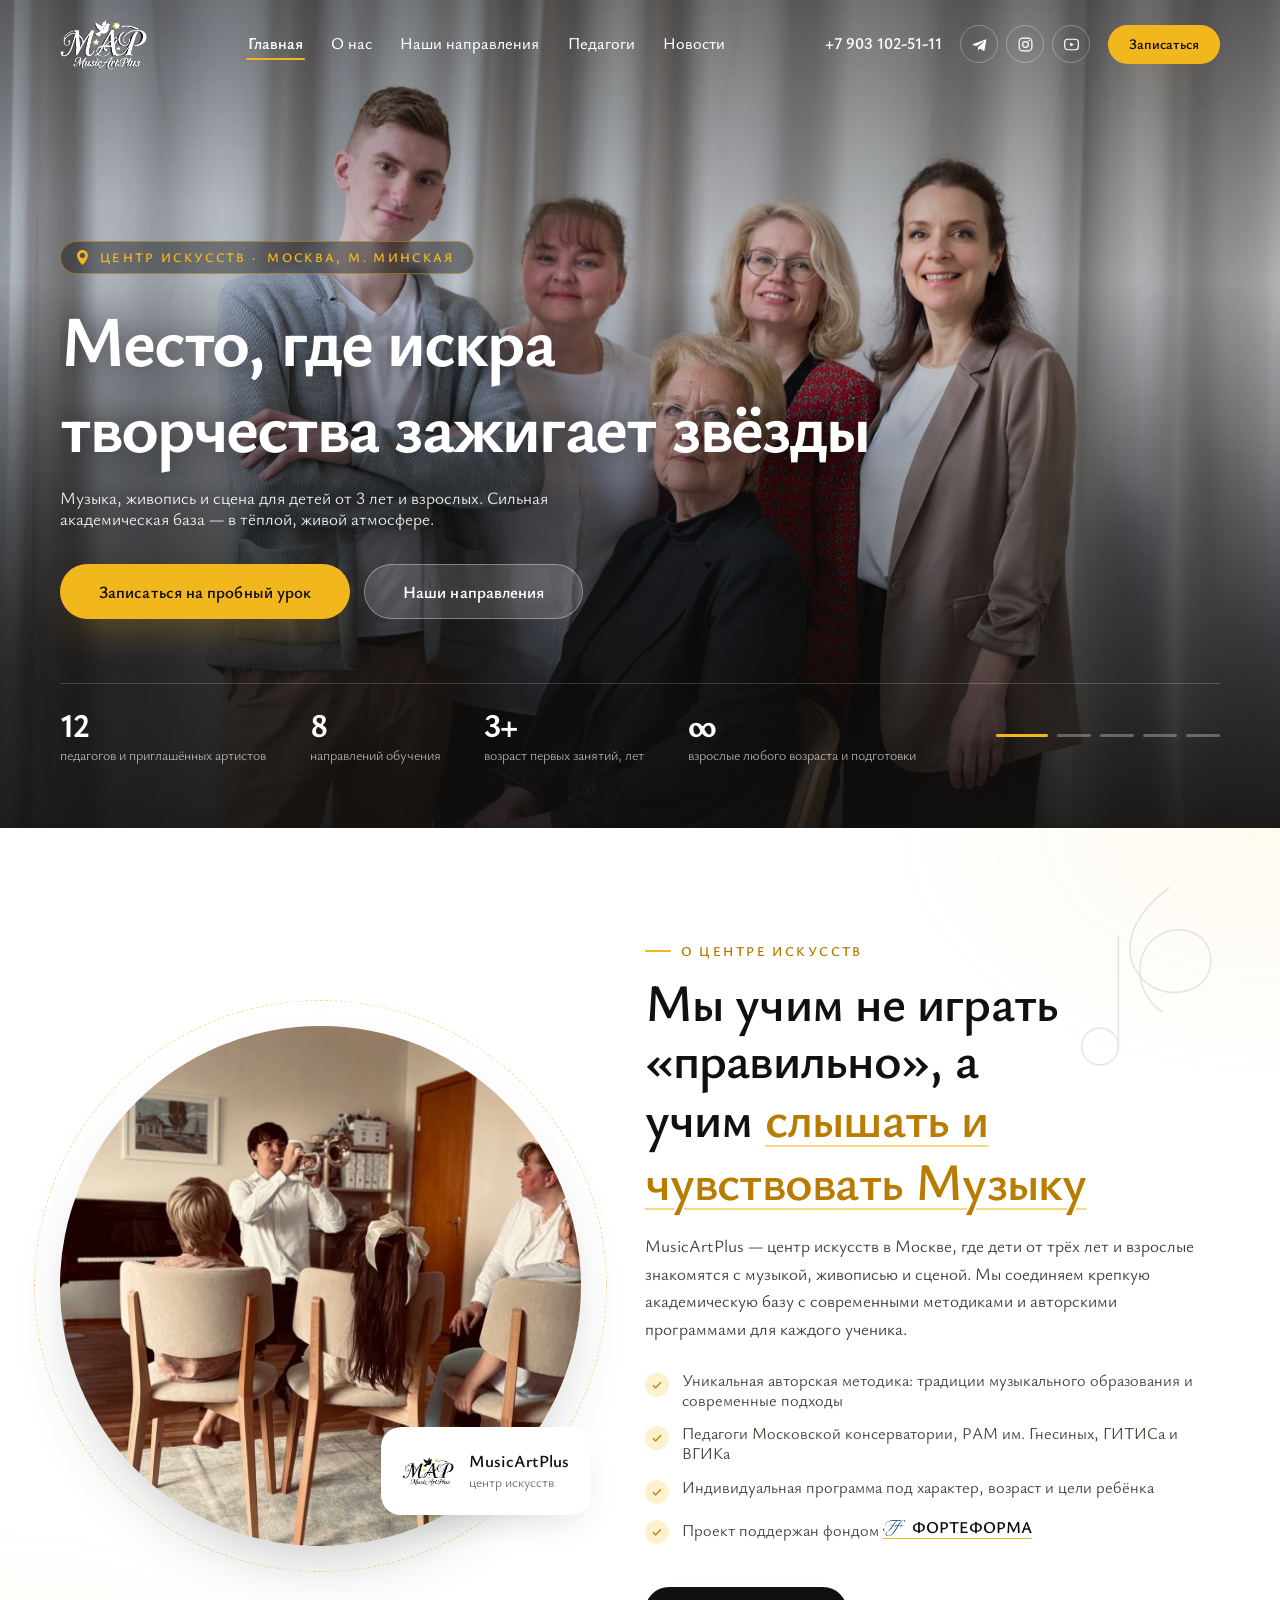
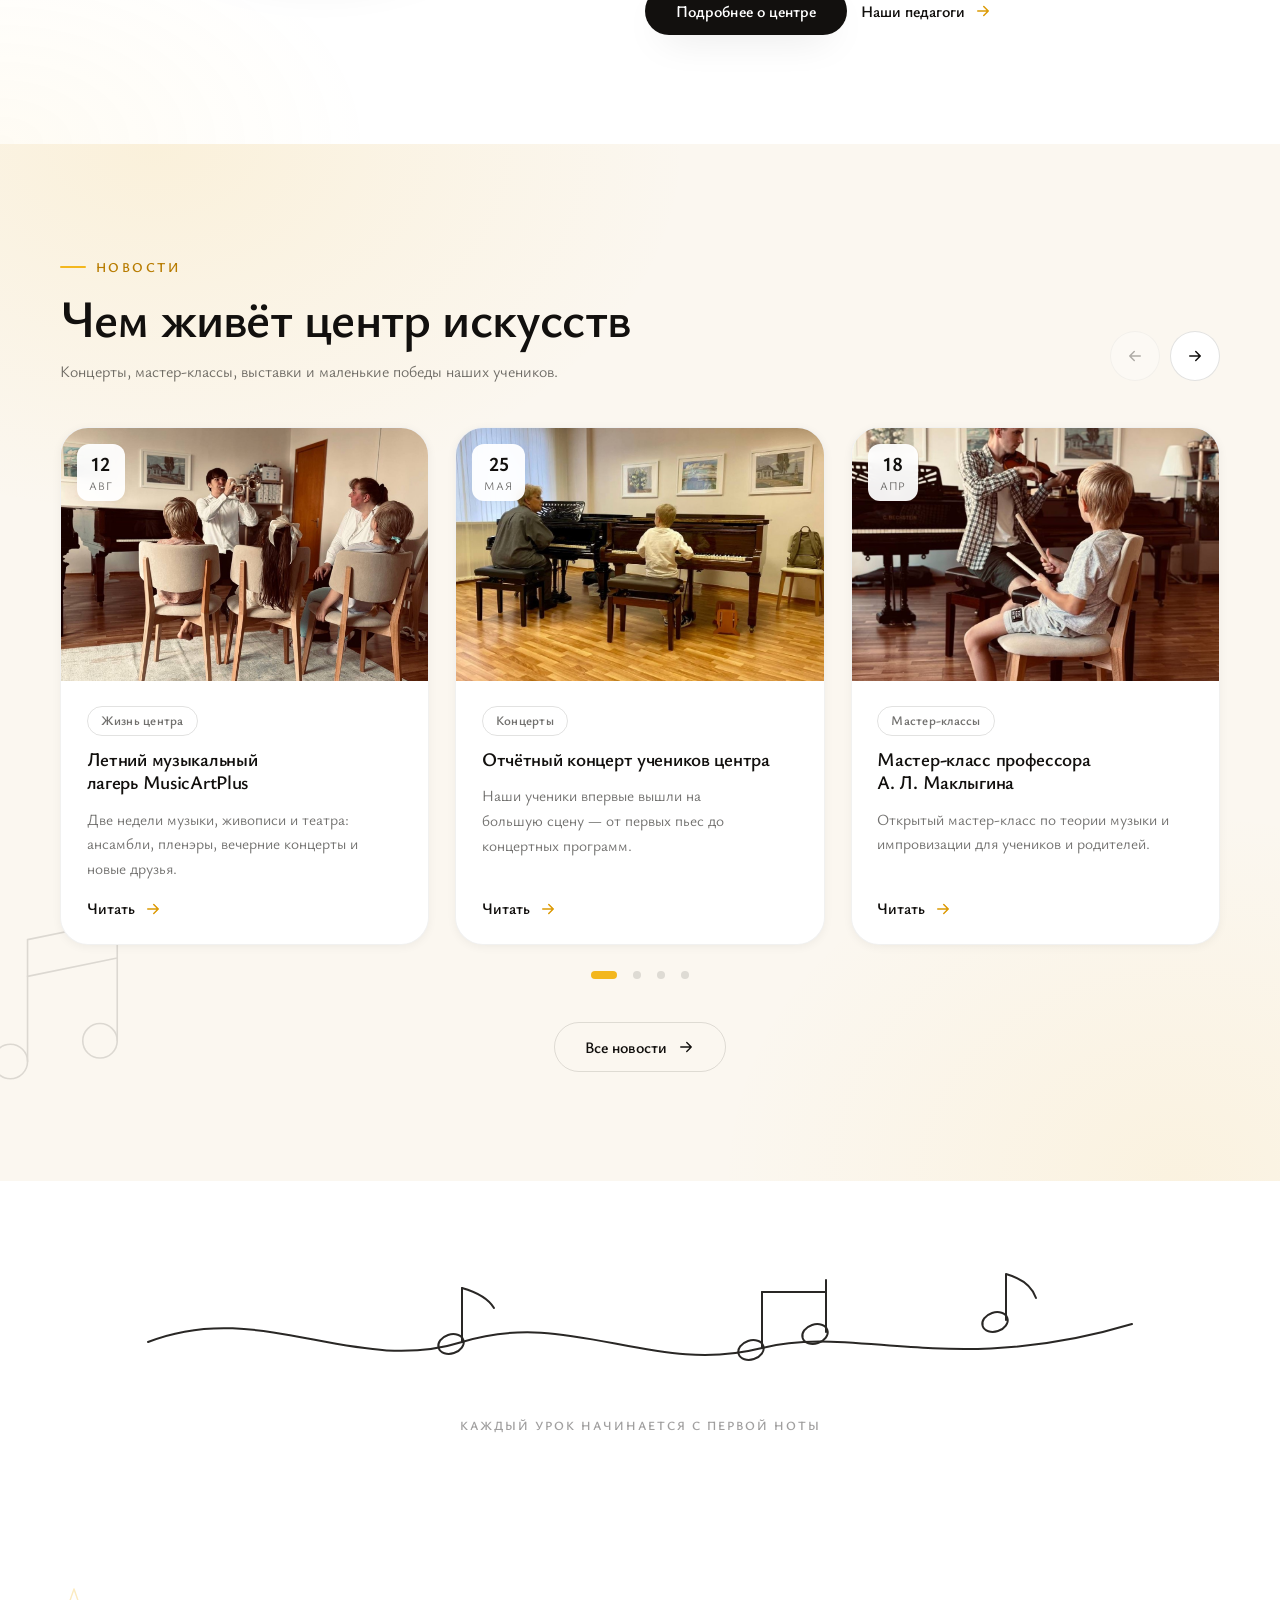
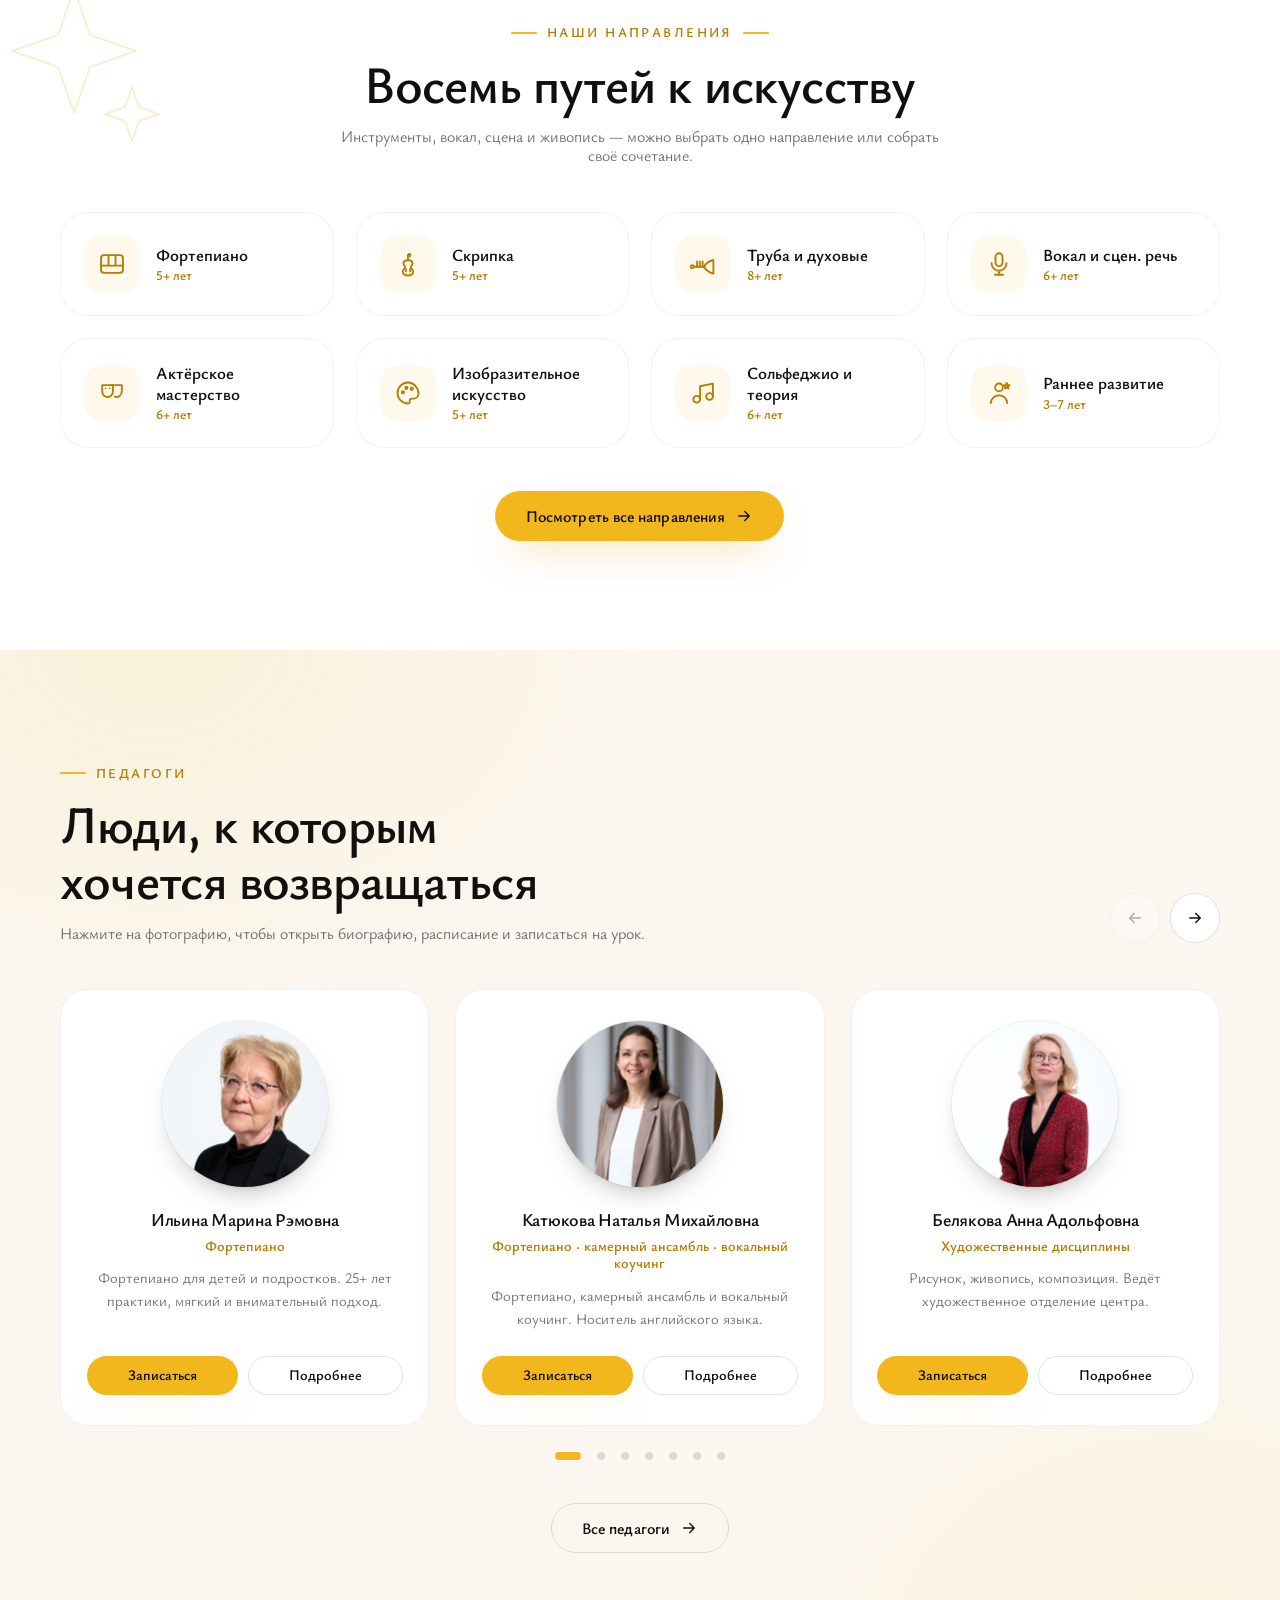
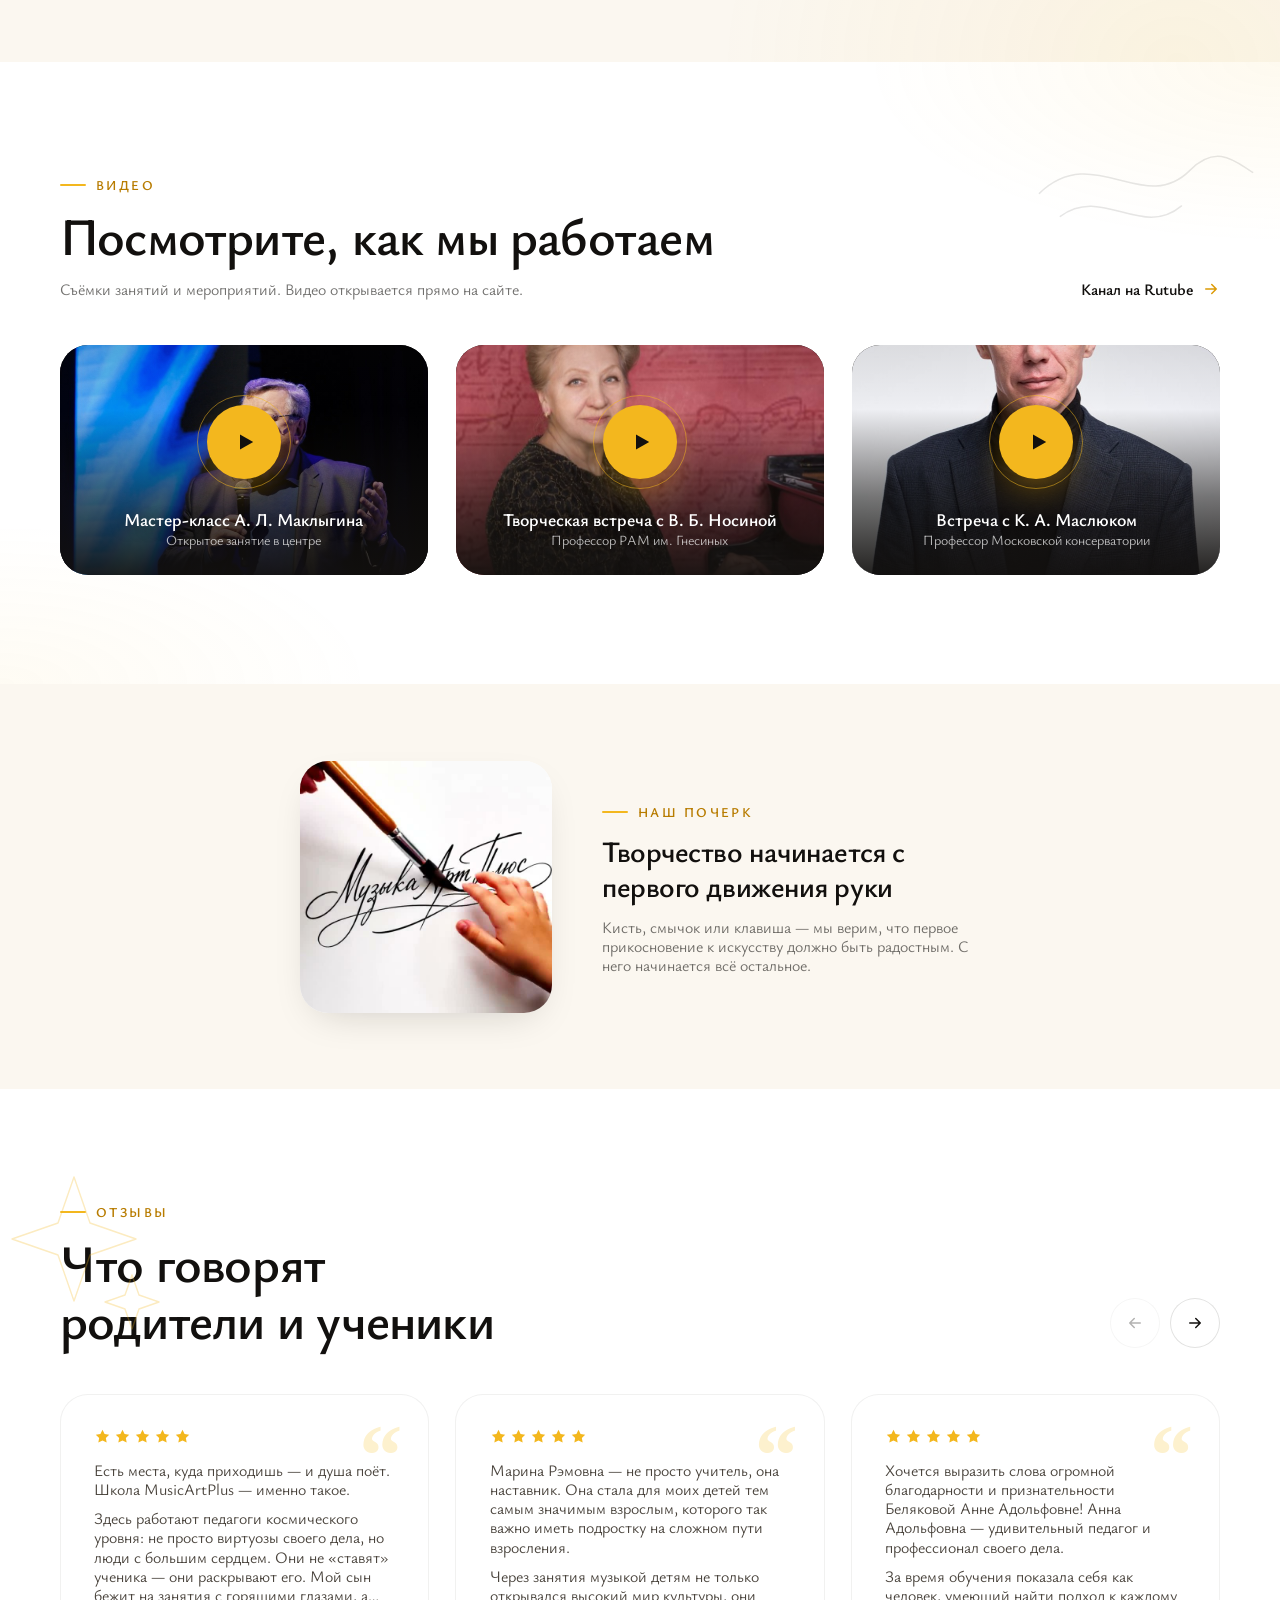
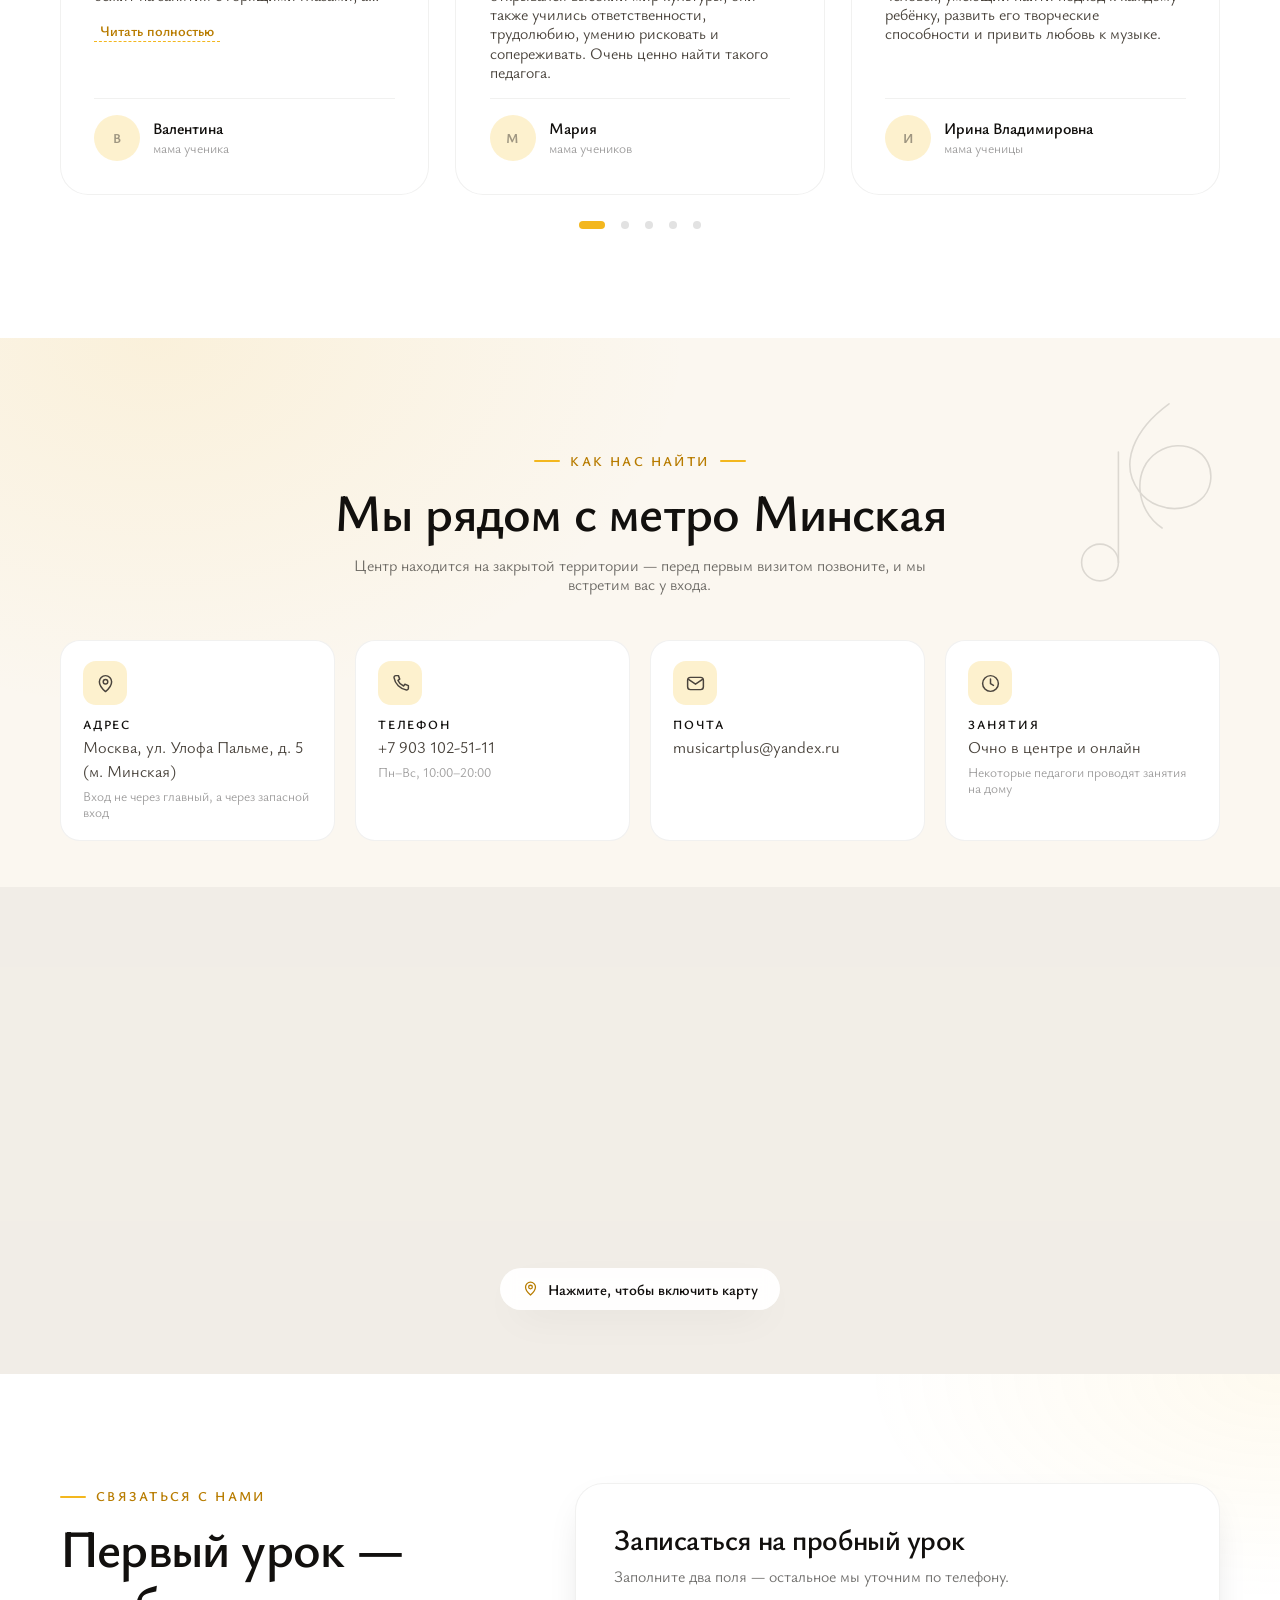
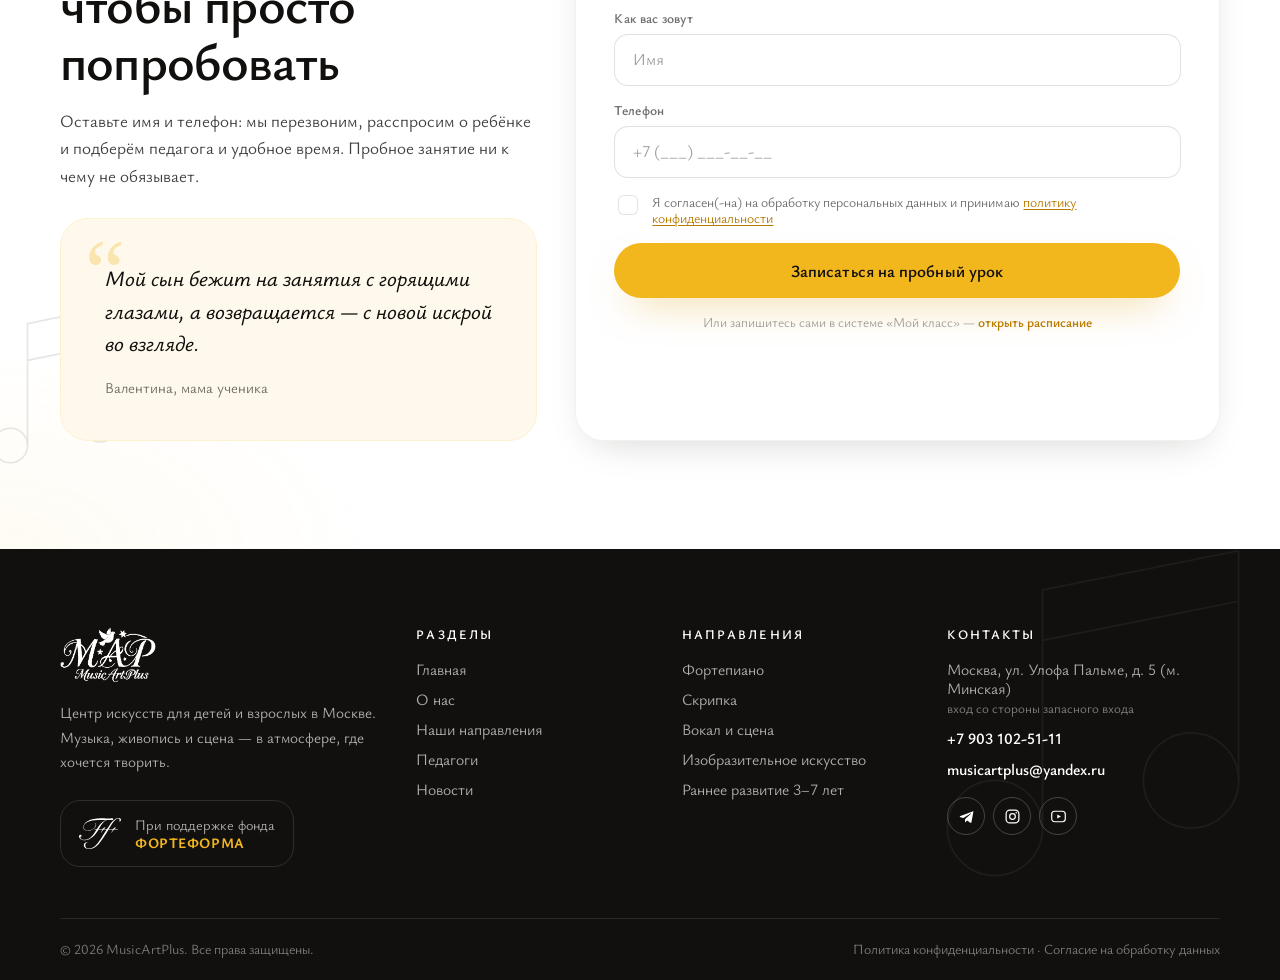
==== commit 25d5fabc: "Кадр в окне педагога, новые иконки скрипки и трубы, слайдер главной В окне педагога фотография кадри" ====
--- a/index.html
+++ b/index.html
@@ -54,7 +54,7 @@
 </div>
 <main>
 <section class="hero">
-  <div class="hero__media"><div class="hero__slide is-active"><img src="assets/img/gallery/g07.jpg" alt="Урок фортепиано в MusicArtPlus" fetchpriority="high" width="1400" height="900"></div><div class="hero__slide"><img src="assets/img/gallery/g11.jpg" alt="Занятие по скрипке с ребёнком" loading="lazy" width="1400" height="900"></div><div class="hero__slide"><img src="assets/img/gallery/g02.jpg" alt="Урок живописи у мольберта" loading="lazy" width="1400" height="900"></div><div class="hero__slide"><img src="assets/img/gallery/g15.jpg" alt="Открытый урок: труба" loading="lazy" width="1400" height="900"></div></div>
+  <div class="hero__media"><div class="hero__slide is-active"><img src="assets/img/gallery/g20.jpg" alt="Педагоги центра MusicArtPlus" fetchpriority="high" width="1400" height="900"></div><div class="hero__slide"><img src="assets/img/gallery/g21.jpg" alt="Ученики центра после отчётного концерта" loading="lazy" width="1400" height="900"></div><div class="hero__slide"><img src="assets/img/gallery/g11.jpg" alt="Занятие по скрипке с ребёнком" loading="lazy" width="1400" height="900"></div><div class="hero__slide"><img src="assets/img/gallery/g23.jpg" alt="Занятие в концертном зале центра" loading="lazy" width="1400" height="900"></div><div class="hero__slide"><img src="assets/img/gallery/g15.jpg" alt="Открытый урок по духовым инструментам" loading="lazy" width="1400" height="900"></div></div>
   <div class="container hero__inner">
     <div class="hero__content">
       <span class="hero__eyebrow"><svg viewBox="0 0 512 512" aria-hidden="true"><path d="M256 0C153.755 0 70.573 83.182 70.573 185.426c0 126.888 165.939 313.167 173.004 321.035 6.636 7.391 18.222 7.378 24.846 0 7.065-7.868 173.004-194.147 173.004-321.035C441.425 83.182 358.244 0 256 0m0 278.719c-51.442 0-93.292-41.851-93.292-93.293S204.559 92.134 256 92.134s93.291 41.851 93.291 93.293-41.85 93.292-93.291 93.292"/></svg><span class="he-wide">Центр искусств · </span>Москва, м.&nbsp;Минская</span>
@@ -158,7 +158,7 @@
         <p class="sec-head__desc">Инструменты, вокал, сцена и живопись — можно выбрать одно направление или собрать своё сочетание.</p>
       </div>
     </div>
-    <div class="dir-mini-grid"><a class="dir-mini reveal" data-delay="0" href="directions.html"><span class="dir-mini__ico"><svg viewBox="0 0 24 24"><rect x="2.6" y="4.4" width="18.8" height="15.2" rx="2.6"/><path d="M9 4.4v9M15 4.4v9M2.6 13.4h18.8"/></svg></span><span class="dir-mini__body"><b>Фортепиано</b><span>5+ лет</span></span></a><a class="dir-mini reveal" data-delay="1" href="directions.html"><span class="dir-mini__ico"><svg viewBox="0 0 24 24"><path d="M14.6 3.6l5.8 5.8M17.1 6.1l-8.4 8.4"/><path d="M9 12.6c-1.5-.6-3.1.3-3.9 1.7-.5.9-1.6 1-2.2 1.8-.9 1.1-.6 2.9.7 3.7 1.3.8 3.1.4 3.8-1 .4-.8.6-1.9 1.5-2.4 1.4-.8 2.2-2.5 1.4-3.8"/></svg></span><span class="dir-mini__body"><b>Скрипка</b><span>5+ лет</span></span></a><a class="dir-mini reveal" data-delay="2" href="directions.html"><span class="dir-mini__ico"><svg viewBox="0 0 24 24"><rect x="2.6" y="9.4" width="10.4" height="5.2" rx="1.6"/><path d="M13 9.8l6.6-3.4v11.2L13 14.2"/><path d="M6 9.4V7.2M9.4 9.4V7.2"/></svg></span><span class="dir-mini__body"><b>Труба и духовые</b><span>8+ лет</span></span></a><a class="dir-mini reveal" data-delay="3" href="directions.html"><span class="dir-mini__ico"><svg viewBox="0 0 24 24"><rect x="9" y="2.8" width="6" height="11" rx="3"/><path d="M5.6 11.4a6.4 6.4 0 0012.8 0M12 17.8v3.4M8.6 21.2h6.8"/></svg></span><span class="dir-mini__body"><b>Вокал и сцен. речь</b><span>6+ лет</span></span></a><a class="dir-mini reveal" data-delay="0" href="directions.html"><span class="dir-mini__ico"><svg viewBox="0 0 24 24"><path d="M3.6 5.2h9.2v5.6a4.6 4.6 0 01-9.2 0z"/><path d="M11.4 5.2h9v5.6a4.6 4.6 0 01-6 4.4"/><path d="M6.4 8h.01M10 8h.01"/></svg></span><span class="dir-mini__body"><b>Актёрское мастерство</b><span>6+ лет</span></span></a><a class="dir-mini reveal" data-delay="1" href="directions.html"><span class="dir-mini__ico"><svg viewBox="0 0 24 24"><path d="M12 3a9 9 0 100 18c1.2 0 1.9-1 1.5-2-.4-1.2.4-2.2 1.7-2.2h1.6a4.2 4.2 0 004.2-4.2C21 7.3 16.8 3 12 3z"/><circle cx="7.6" cy="11.4" r="1"/><circle cx="10.6" cy="7.6" r="1"/><circle cx="15.2" cy="8.4" r="1"/></svg></span><span class="dir-mini__body"><b>Изобразительное искусство</b><span>5+ лет</span></span></a><a class="dir-mini reveal" data-delay="2" href="directions.html"><span class="dir-mini__ico"><svg viewBox="0 0 24 24"><circle cx="6.6" cy="17.4" r="2.9"/><circle cx="17.6" cy="15" r="2.9"/><path d="M9.5 17.4V6.2l11-2.2V15"/></svg></span><span class="dir-mini__body"><b>Сольфеджио и теория</b><span>6+ лет</span></span></a><a class="dir-mini reveal" data-delay="3" href="directions.html"><span class="dir-mini__ico"><svg viewBox="0 0 24 24"><circle cx="12" cy="7.2" r="3.3"/><path d="M5 20.6c0-3.7 3.1-6.6 7-6.6s7 2.9 7 6.6"/><path d="M18.6 3.4l.7 1.6 1.7.2-1.3 1.2.4 1.7-1.5-.9-1.5.9.4-1.7-1.3-1.2 1.7-.2z"/></svg></span><span class="dir-mini__body"><b>Раннее развитие</b><span>3–7 лет</span></span></a></div>
+    <div class="dir-mini-grid"><a class="dir-mini reveal" data-delay="0" href="directions.html"><span class="dir-mini__ico"><svg viewBox="0 0 24 24"><rect x="2.6" y="4.4" width="18.8" height="15.2" rx="2.6"/><path d="M9 4.4v9M15 4.4v9M2.6 13.4h18.8"/></svg></span><span class="dir-mini__body"><b>Фортепиано</b><span>5+ лет</span></span></a><a class="dir-mini reveal" data-delay="1" href="directions.html"><span class="dir-mini__ico"><svg viewBox="0 0 24 24"><path d="M12 8.8c-2.6 0-3.9 1.3-3.9 2.9 0 1.2 1.4 1.8 1.4 3 0 1.2-2 1.9-2 3.8 0 2 2 3.4 4.5 3.4s4.5-1.4 4.5-3.4c0-1.9-2-2.6-2-3.8 0-1.2 1.4-1.8 1.4-3 0-1.6-1.3-2.9-3.9-2.9z"/><path d="M12 8.8V4.4"/><path d="M12 4.4c0-1.2 1.7-1.5 2-.3.3 1.1-1 1.7-1.7 1.1"/><path d="M10.2 16.3v2.2M13.8 16.3v2.2"/></svg></span><span class="dir-mini__body"><b>Скрипка</b><span>5+ лет</span></span></a><a class="dir-mini reveal" data-delay="2" href="directions.html"><span class="dir-mini__ico"><svg viewBox="0 0 24 24"><circle cx="2.8" cy="14.4" r="1.3"/><path d="M4.1 14.4h8.8"/><path d="M12.9 14.4c1.7-3.1 4.4-5 8-5.8v11.6c-3.6-.8-6.3-2.7-8-5.8z"/><path d="M6.9 14.4V9.8M9.3 14.4V9.8M11.7 14.4V9.8"/></svg></span><span class="dir-mini__body"><b>Труба и духовые</b><span>8+ лет</span></span></a><a class="dir-mini reveal" data-delay="3" href="directions.html"><span class="dir-mini__ico"><svg viewBox="0 0 24 24"><rect x="9" y="2.8" width="6" height="11" rx="3"/><path d="M5.6 11.4a6.4 6.4 0 0012.8 0M12 17.8v3.4M8.6 21.2h6.8"/></svg></span><span class="dir-mini__body"><b>Вокал и сцен. речь</b><span>6+ лет</span></span></a><a class="dir-mini reveal" data-delay="0" href="directions.html"><span class="dir-mini__ico"><svg viewBox="0 0 24 24"><path d="M3.6 5.2h9.2v5.6a4.6 4.6 0 01-9.2 0z"/><path d="M11.4 5.2h9v5.6a4.6 4.6 0 01-6 4.4"/><path d="M6.4 8h.01M10 8h.01"/></svg></span><span class="dir-mini__body"><b>Актёрское мастерство</b><span>6+ лет</span></span></a><a class="dir-mini reveal" data-delay="1" href="directions.html"><span class="dir-mini__ico"><svg viewBox="0 0 24 24"><path d="M12 3a9 9 0 100 18c1.2 0 1.9-1 1.5-2-.4-1.2.4-2.2 1.7-2.2h1.6a4.2 4.2 0 004.2-4.2C21 7.3 16.8 3 12 3z"/><circle cx="7.6" cy="11.4" r="1"/><circle cx="10.6" cy="7.6" r="1"/><circle cx="15.2" cy="8.4" r="1"/></svg></span><span class="dir-mini__body"><b>Изобразительное искусство</b><span>5+ лет</span></span></a><a class="dir-mini reveal" data-delay="2" href="directions.html"><span class="dir-mini__ico"><svg viewBox="0 0 24 24"><circle cx="6.6" cy="17.4" r="2.9"/><circle cx="17.6" cy="15" r="2.9"/><path d="M9.5 17.4V6.2l11-2.2V15"/></svg></span><span class="dir-mini__body"><b>Сольфеджио и теория</b><span>6+ лет</span></span></a><a class="dir-mini reveal" data-delay="3" href="directions.html"><span class="dir-mini__ico"><svg viewBox="0 0 24 24"><circle cx="12" cy="7.2" r="3.3"/><path d="M5 20.6c0-3.7 3.1-6.6 7-6.6s7 2.9 7 6.6"/><path d="M18.6 3.4l.7 1.6 1.7.2-1.3 1.2.4 1.7-1.5-.9-1.5.9.4-1.7-1.3-1.2 1.7-.2z"/></svg></span><span class="dir-mini__body"><b>Раннее развитие</b><span>3–7 лет</span></span></a></div>
     <div class="flex-center mt-l"><a class="btn btn--gold" href="directions.html">Посмотреть все направления<svg class="btn__ico" viewBox="0 0 24 24" fill="none" stroke="currentColor" stroke-width="2" stroke-linecap="round" stroke-linejoin="round" aria-hidden="true"><path d="M5 12h14M13 6l6 6-6 6"/></svg></a></div>
   </div>
 </section>
--- a/assets/css/style.css
+++ b/assets/css/style.css
@@ -630,7 +630,7 @@
 /* карточка педагога в модалке */
 .tm{display:grid;grid-template-columns:300px 1fr;gap:0}
 .tm__media{position:relative;background:var(--cream)}
-.tm__media img{width:100%;height:100%;object-fit:cover;min-height:320px}
+.tm__media img{width:100%;height:100%;object-fit:cover;object-position:center 10%;min-height:320px}
 .tm__body{padding:clamp(26px,3vw,40px)}
 .tm__name{font-size:clamp(24px,2.4vw,32px);font-weight:700;color:var(--ink);letter-spacing:-.02em}
 .tm__role{color:var(--gold-dark);font-weight:600;margin-top:6px}
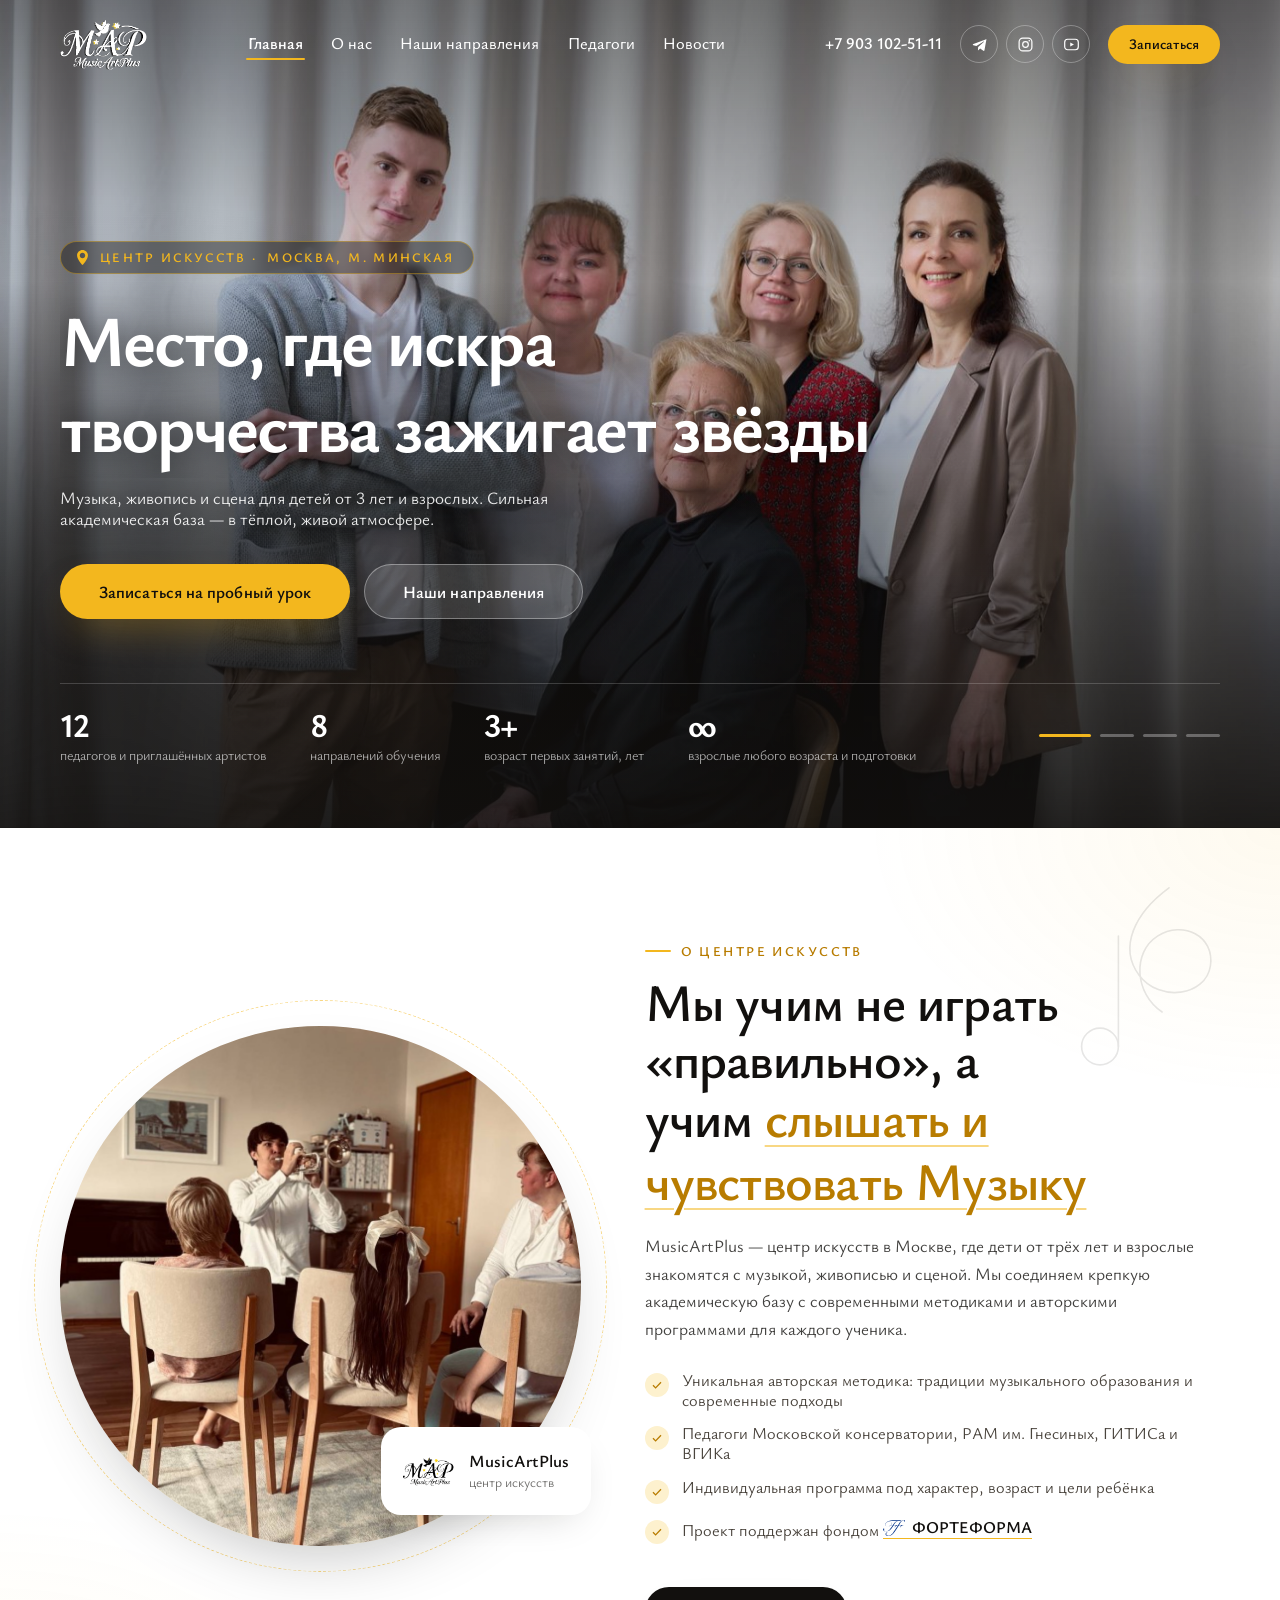
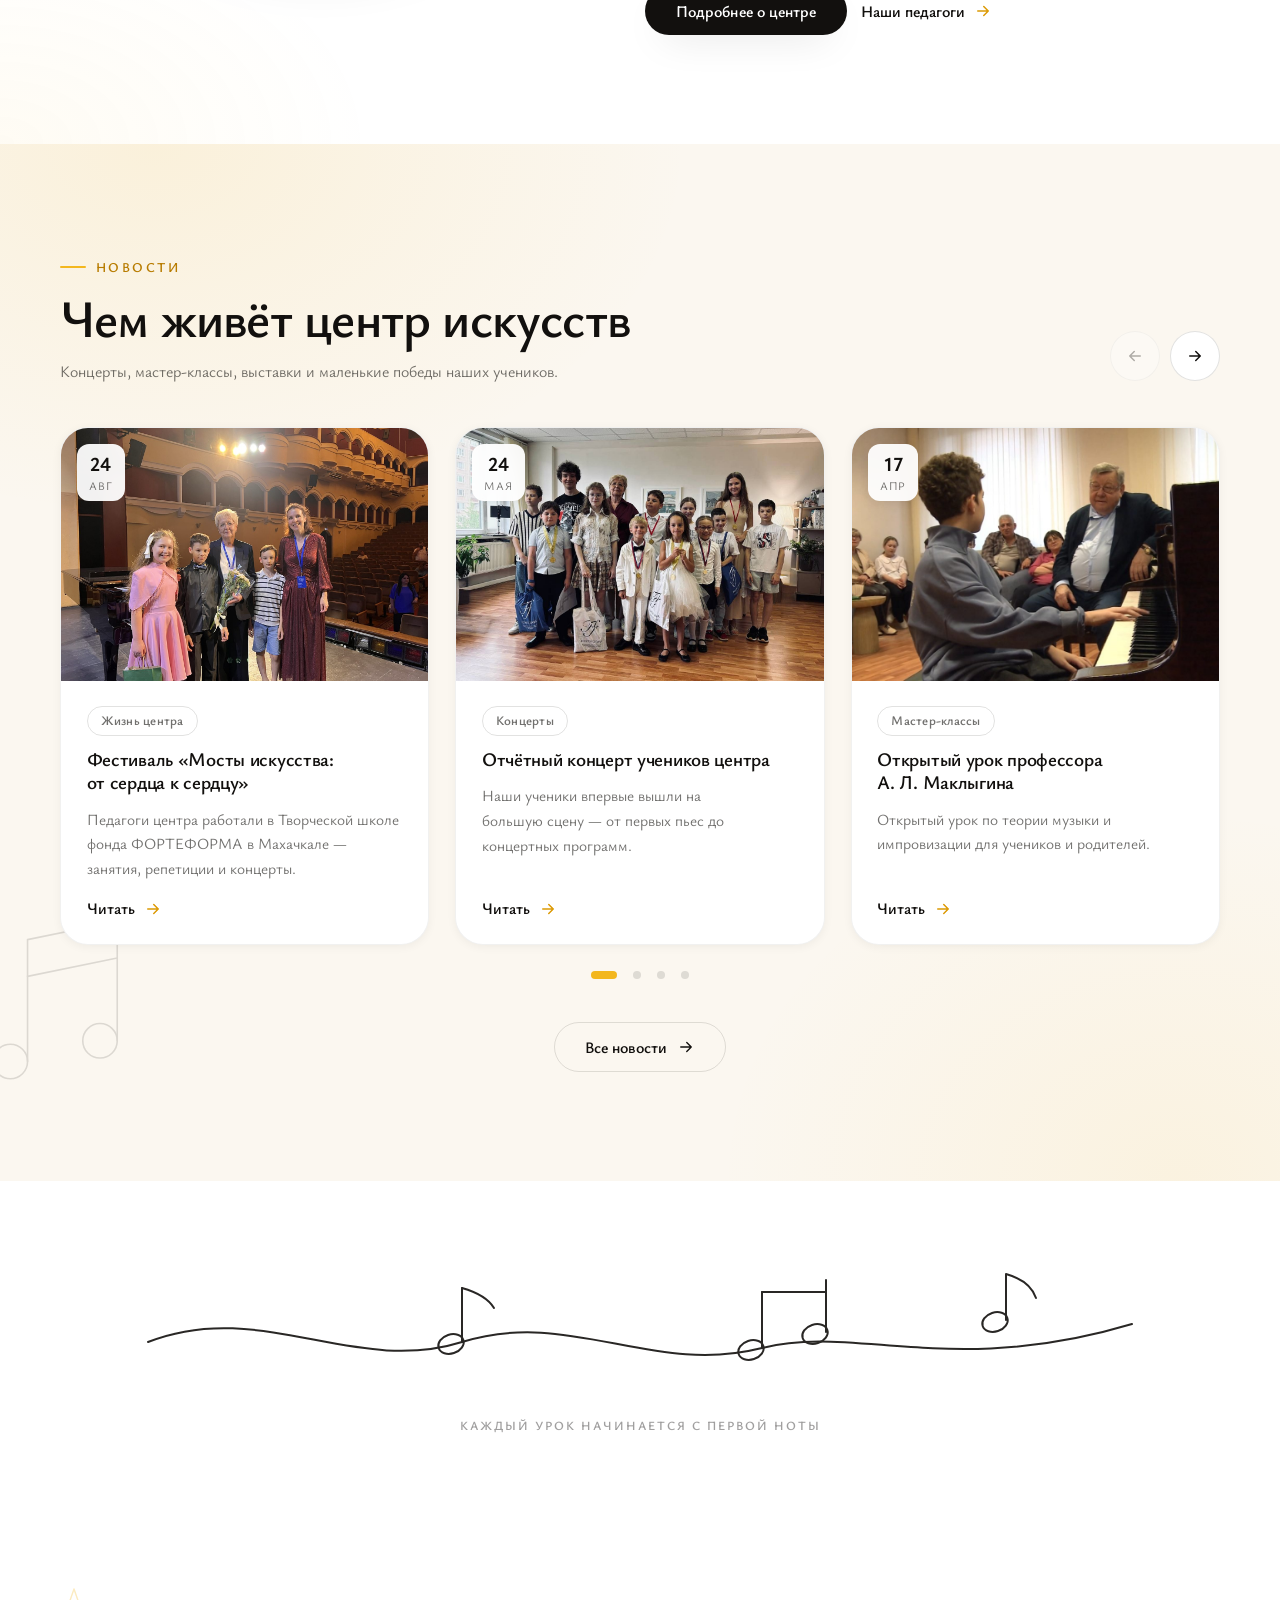
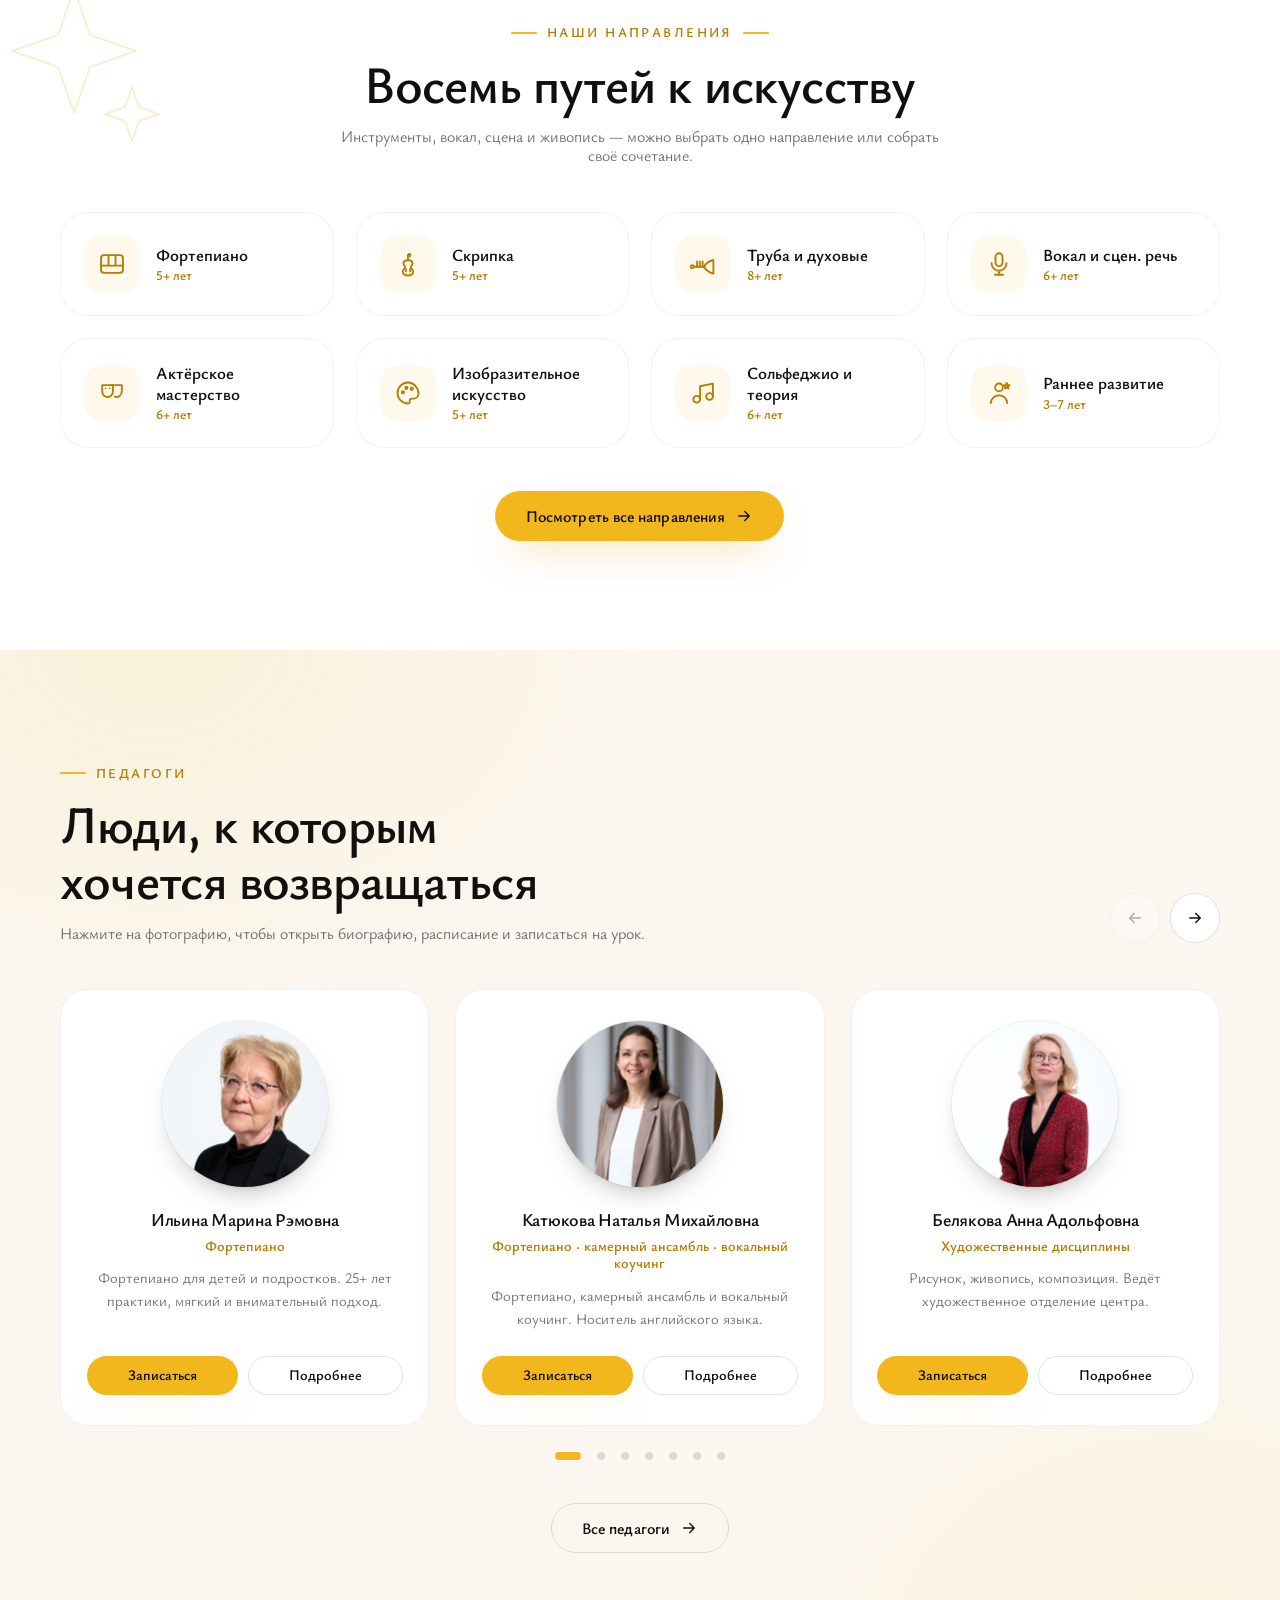
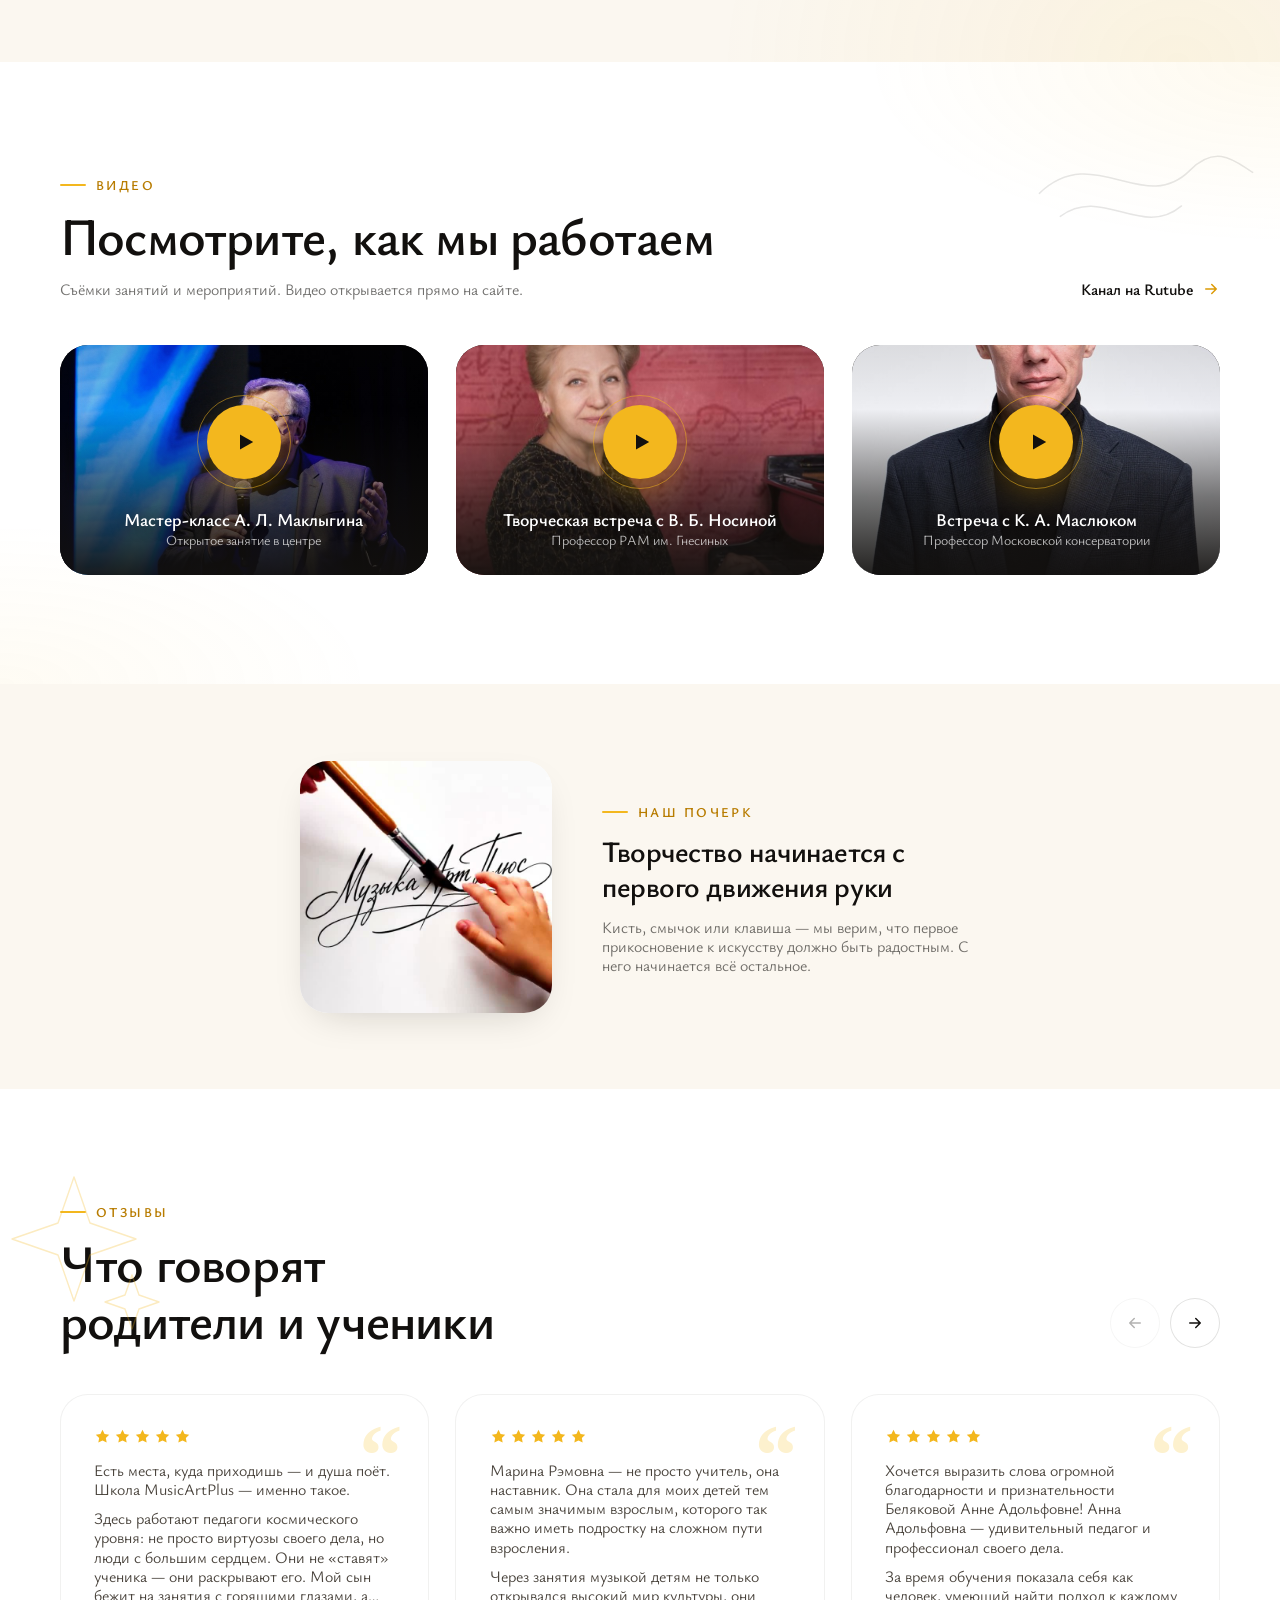
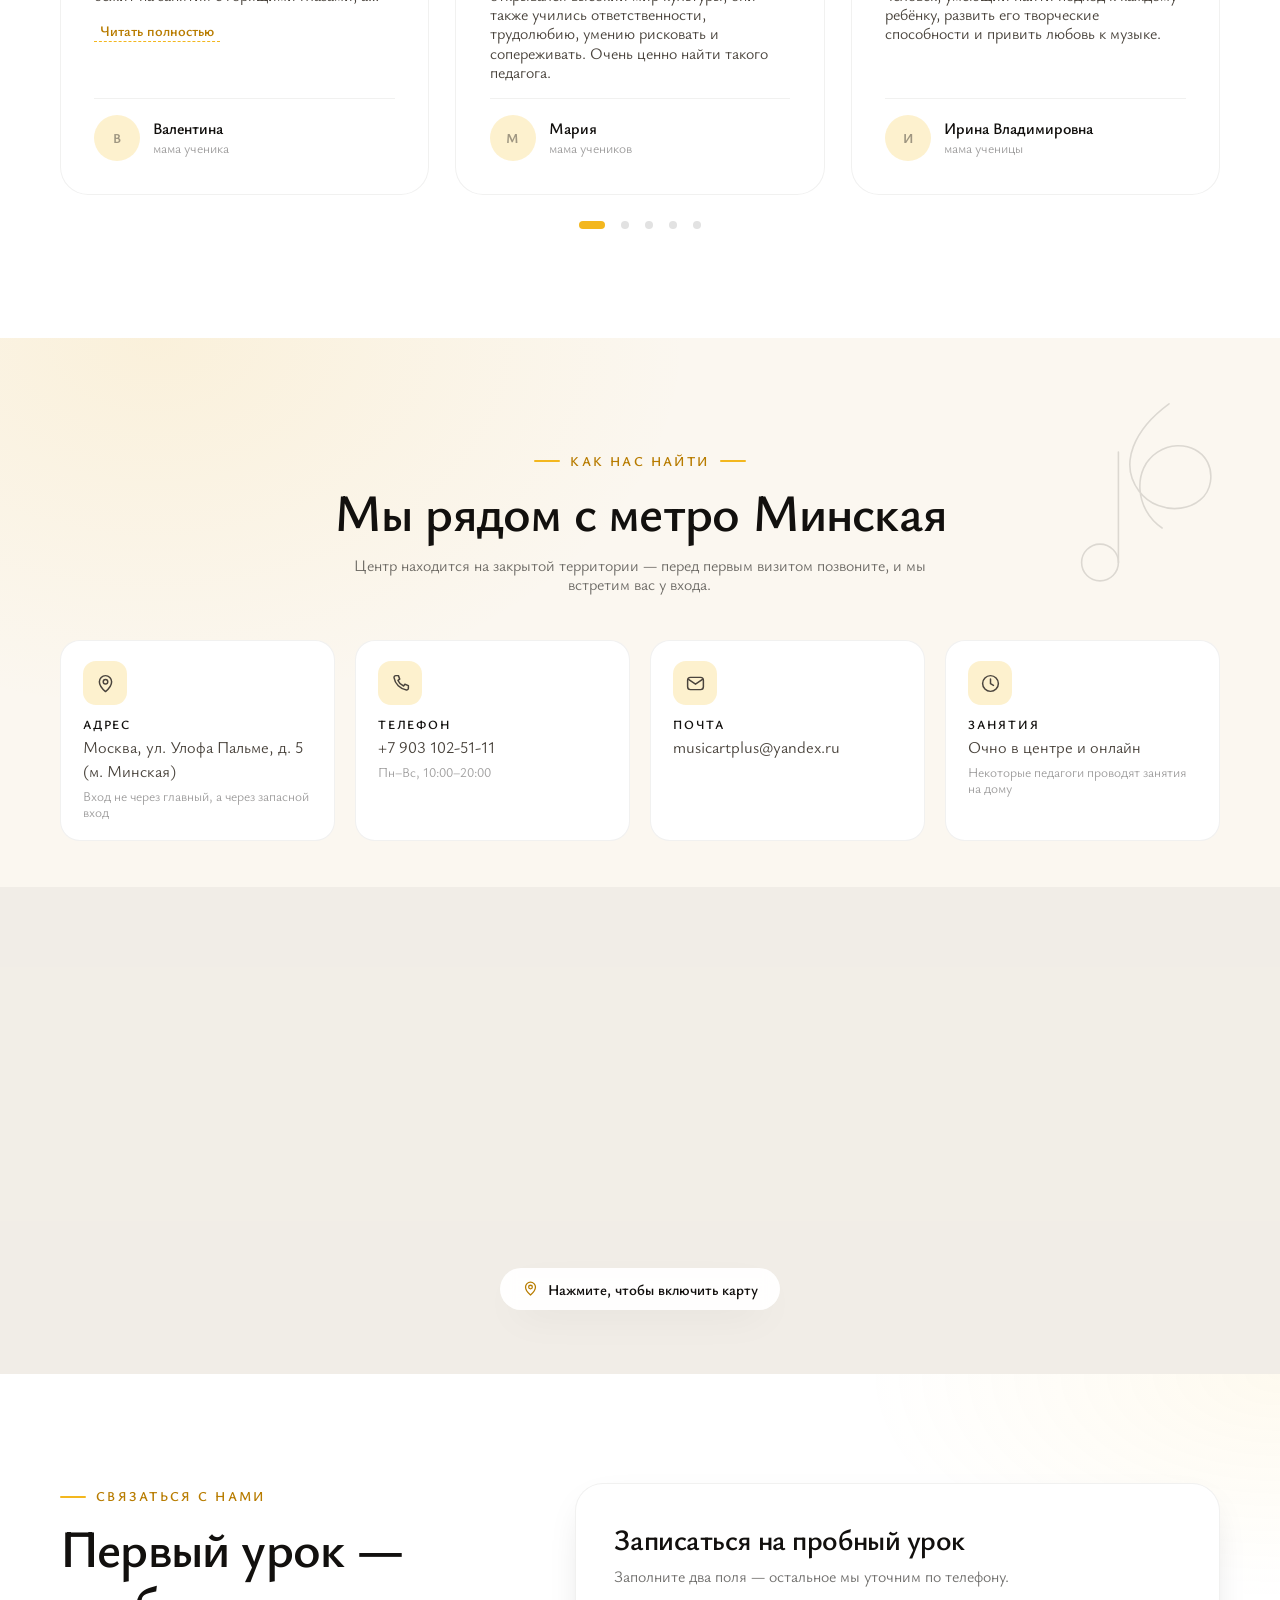
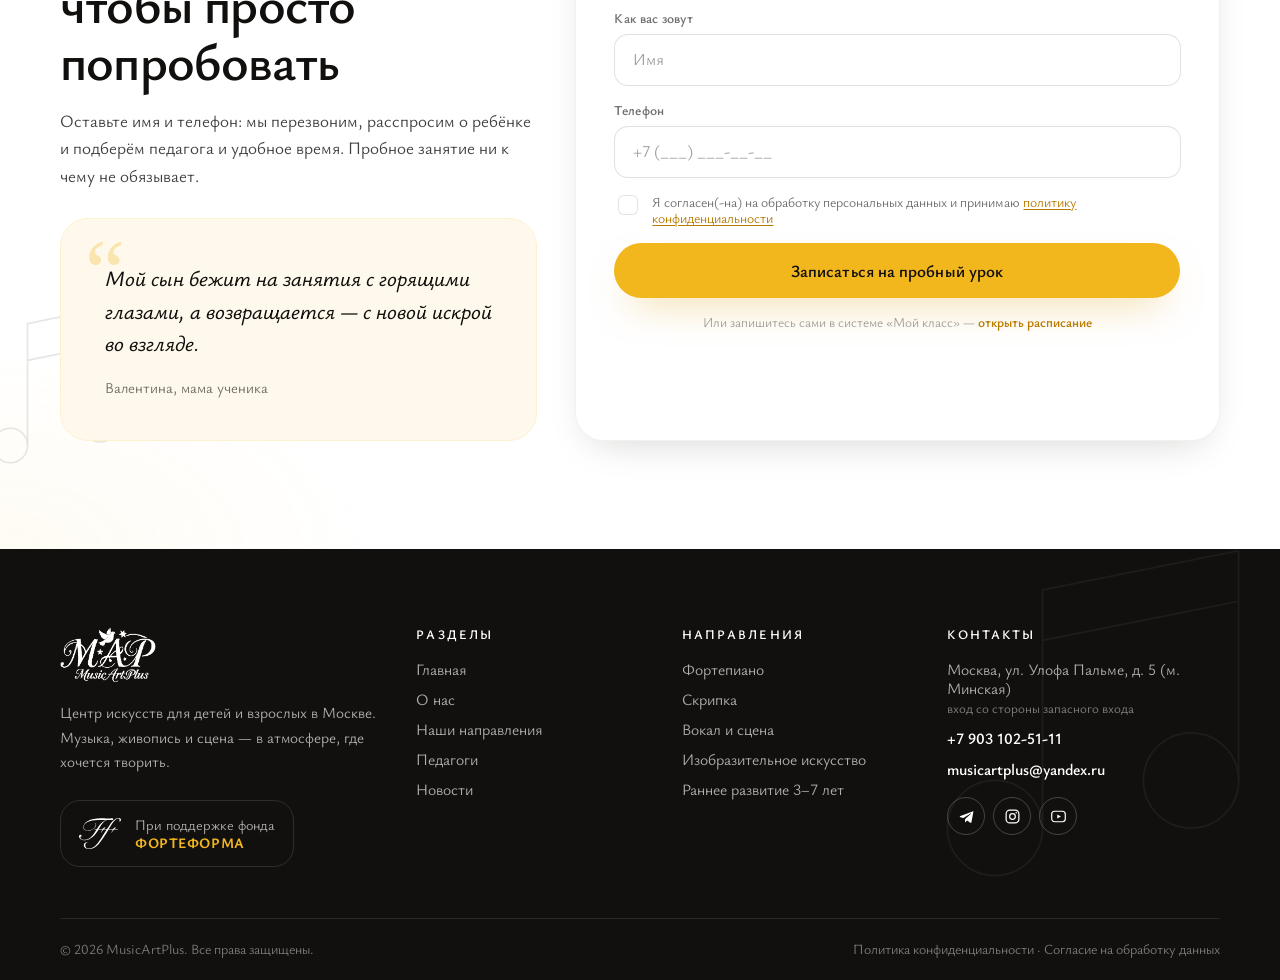
==== commit a0abcc50: "Новости: материалы заказчика — обложки, даты, тексты, видео и фотоблок Разобрал папку «Новости» на Я" ====
--- a/index.html
+++ b/index.html
@@ -54,7 +54,7 @@
 </div>
 <main>
 <section class="hero">
-  <div class="hero__media"><div class="hero__slide is-active"><img src="assets/img/gallery/g20.jpg" alt="Педагоги центра MusicArtPlus" fetchpriority="high" width="1400" height="900"></div><div class="hero__slide"><img src="assets/img/gallery/g21.jpg" alt="Ученики центра после отчётного концерта" loading="lazy" width="1400" height="900"></div><div class="hero__slide"><img src="assets/img/gallery/g11.jpg" alt="Занятие по скрипке с ребёнком" loading="lazy" width="1400" height="900"></div><div class="hero__slide"><img src="assets/img/gallery/g23.jpg" alt="Занятие в концертном зале центра" loading="lazy" width="1400" height="900"></div><div class="hero__slide"><img src="assets/img/gallery/g15.jpg" alt="Открытый урок по духовым инструментам" loading="lazy" width="1400" height="900"></div></div>
+  <div class="hero__media"><div class="hero__slide is-active"><img src="assets/img/gallery/g20.jpg" alt="Педагоги центра MusicArtPlus" fetchpriority="high" width="1400" height="900"></div><div class="hero__slide"><img src="assets/img/gallery/g11.jpg" alt="Занятие по скрипке с ребёнком" loading="lazy" width="1400" height="900"></div><div class="hero__slide"><img src="assets/img/gallery/g23.jpg" alt="Занятие в концертном зале центра" loading="lazy" width="1400" height="900"></div><div class="hero__slide"><img src="assets/img/gallery/g15.jpg" alt="Открытый урок по духовым инструментам" loading="lazy" width="1400" height="900"></div></div>
   <div class="container hero__inner">
     <div class="hero__content">
       <span class="hero__eyebrow"><svg viewBox="0 0 512 512" aria-hidden="true"><path d="M256 0C153.755 0 70.573 83.182 70.573 185.426c0 126.888 165.939 313.167 173.004 321.035 6.636 7.391 18.222 7.378 24.846 0 7.065-7.868 173.004-194.147 173.004-321.035C441.425 83.182 358.244 0 256 0m0 278.719c-51.442 0-93.292-41.851-93.292-93.293S204.559 92.134 256 92.134s93.291 41.851 93.291 93.293-41.85 93.292-93.291 93.292"/></svg><span class="he-wide">Центр искусств · </span>Москва, м.&nbsp;Минская</span>
@@ -121,7 +121,7 @@
       </div>
       <div class="slider__nav" data-swiper-nav="news"><button class="c-arrow" type="button" data-c-prev aria-label="Назад"><svg viewBox="0 0 24 24" fill="none" stroke="currentColor" stroke-width="2" stroke-linecap="round" stroke-linejoin="round" aria-hidden="true"><path d="M19 12H5M11 18l-6-6 6-6"/></svg></button><button class="c-arrow" type="button" data-c-next aria-label="Вперёд"><svg viewBox="0 0 24 24" fill="none" stroke="currentColor" stroke-width="2" stroke-linecap="round" stroke-linejoin="round" aria-hidden="true"><path d="M5 12h14M13 6l6 6-6 6"/></svg></button></div>
     </div>
-    <div class="slider" data-swiper="news" data-swiper-preset="cards"><div class="swiper"><div class="swiper-wrapper"><div class="swiper-slide"><a class="card" data-delay="0" data-news-item data-tag="Жизнь центра" href="news-camp.html"><div class="card__media"><div class="card__date"><b>12</b><span>авг</span></div><img src="assets/img/gallery/g15.jpg" alt="Летний музыкальный лагерь MusicArtPlus" loading="lazy" width="640" height="440"></div><div class="card__body"><span class="chip chip--outline">Жизнь центра</span><h3 class="card__title">Летний музыкальный лагерь MusicArtPlus</h3><p class="card__text">Две недели музыки, живописи и театра: ансамбли, пленэры, вечерние концерты и новые друзья.</p><div class="card__foot"><span class="link-arrow">Читать<svg viewBox="0 0 24 24" fill="none" stroke="currentColor" stroke-width="2" stroke-linecap="round" stroke-linejoin="round" aria-hidden="true"><path d="M5 12h14M13 6l6 6-6 6"/></svg></span></div></div></a></div><div class="swiper-slide"><a class="card" data-delay="0" data-news-item data-tag="Концерты" href="news-concert.html"><div class="card__media"><div class="card__date"><b>25</b><span>мая</span></div><img src="assets/img/gallery/g07.jpg" alt="Отчётный концерт учеников центра" loading="lazy" width="640" height="440"></div><div class="card__body"><span class="chip chip--outline">Концерты</span><h3 class="card__title">Отчётный концерт учеников центра</h3><p class="card__text">Наши ученики впервые вышли на большую сцену — от первых пьес до концертных программ.</p><div class="card__foot"><span class="link-arrow">Читать<svg viewBox="0 0 24 24" fill="none" stroke="currentColor" stroke-width="2" stroke-linecap="round" stroke-linejoin="round" aria-hidden="true"><path d="M5 12h14M13 6l6 6-6 6"/></svg></span></div></div></a></div><div class="swiper-slide"><a class="card" data-delay="0" data-news-item data-tag="Мастер-классы" href="news-master.html"><div class="card__media"><div class="card__date"><b>18</b><span>апр</span></div><img src="assets/img/gallery/g11.jpg" alt="Мастер-класс профессора А. Л. Маклыгина" loading="lazy" width="640" height="440"></div><div class="card__body"><span class="chip chip--outline">Мастер-классы</span><h3 class="card__title">Мастер-класс профессора А. Л. Маклыгина</h3><p class="card__text">Открытый мастер-класс по теории музыки и импровизации для учеников и родителей.</p><div class="card__foot"><span class="link-arrow">Читать<svg viewBox="0 0 24 24" fill="none" stroke="currentColor" stroke-width="2" stroke-linecap="round" stroke-linejoin="round" aria-hidden="true"><path d="M5 12h14M13 6l6 6-6 6"/></svg></span></div></div></a></div><div class="swiper-slide"><a class="card" data-delay="0" data-news-item data-tag="Жизнь центра" href="news-open.html"><div class="card__media"><div class="card__date"><b>06</b><span>апр</span></div><img src="assets/img/gallery/g04.jpg" alt="Открытый урок раннего музыкального развития" loading="lazy" width="640" height="440"></div><div class="card__body"><span class="chip chip--outline">Жизнь центра</span><h3 class="card__title">Открытый урок раннего музыкального развития</h3><p class="card__text">Показали родителям, как проходит занятие с малышами 3–7 лет: игры, ритмика, первые ноты.</p><div class="card__foot"><span class="link-arrow">Читать<svg viewBox="0 0 24 24" fill="none" stroke="currentColor" stroke-width="2" stroke-linecap="round" stroke-linejoin="round" aria-hidden="true"><path d="M5 12h14M13 6l6 6-6 6"/></svg></span></div></div></a></div><div class="swiper-slide"><a class="card" data-delay="0" data-news-item data-tag="Достижения" href="news-winners.html"><div class="card__media"><div class="card__date"><b>22</b><span>мар</span></div><img src="assets/img/gallery/g03.jpg" alt="Наши ученики — лауреаты международного конкурса" loading="lazy" width="640" height="440"></div><div class="card__body"><span class="chip chip--outline">Достижения</span><h3 class="card__title">Наши ученики — лауреаты международного конкурса</h3><p class="card__text">Поздравляем ребят и педагогов с блестящим выступлением и заслуженными наградами.</p><div class="card__foot"><span class="link-arrow">Читать<svg viewBox="0 0 24 24" fill="none" stroke="currentColor" stroke-width="2" stroke-linecap="round" stroke-linejoin="round" aria-hidden="true"><path d="M5 12h14M13 6l6 6-6 6"/></svg></span></div></div></a></div><div class="swiper-slide"><a class="card" data-delay="0" data-news-item data-tag="Жизнь центра" href="news-art.html"><div class="card__media"><div class="card__date"><b>14</b><span>фев</span></div><img src="assets/img/gallery/g02.jpg" alt="Художественное отделение: открыт набор" loading="lazy" width="640" height="440"></div><div class="card__body"><span class="chip chip--outline">Жизнь центра</span><h3 class="card__title">Художественное отделение: открыт набор</h3><p class="card__text">Рисунок, живопись и композиция для детей от 5 лет под руководством А. А. Беляковой.</p><div class="card__foot"><span class="link-arrow">Читать<svg viewBox="0 0 24 24" fill="none" stroke="currentColor" stroke-width="2" stroke-linecap="round" stroke-linejoin="round" aria-hidden="true"><path d="M5 12h14M13 6l6 6-6 6"/></svg></span></div></div></a></div></div></div><div class="swiper-pagination"></div></div>
+    <div class="slider" data-swiper="news" data-swiper-preset="cards"><div class="swiper"><div class="swiper-wrapper"><div class="swiper-slide"><a class="card" data-delay="0" data-news-item data-tag="Жизнь центра" href="news-camp.html"><div class="card__media"><div class="card__date"><b>24</b><span>авг</span></div><img src="assets/img/gallery/g24.jpg" alt="Фестиваль «Мосты искусства: от сердца к сердцу»" loading="lazy" width="640" height="440"></div><div class="card__body"><span class="chip chip--outline">Жизнь центра</span><h3 class="card__title">Фестиваль «Мосты искусства: от сердца к сердцу»</h3><p class="card__text">Педагоги центра работали в Творческой школе фонда ФОРТЕФОРМА в Махачкале — занятия, репетиции и концерты.</p><div class="card__foot"><span class="link-arrow">Читать<svg viewBox="0 0 24 24" fill="none" stroke="currentColor" stroke-width="2" stroke-linecap="round" stroke-linejoin="round" aria-hidden="true"><path d="M5 12h14M13 6l6 6-6 6"/></svg></span></div></div></a></div><div class="swiper-slide"><a class="card" data-delay="0" data-news-item data-tag="Концерты" href="news-concert.html"><div class="card__media"><div class="card__date"><b>24</b><span>мая</span></div><img src="assets/img/gallery/g21.jpg" alt="Отчётный концерт учеников центра" loading="lazy" width="640" height="440"></div><div class="card__body"><span class="chip chip--outline">Концерты</span><h3 class="card__title">Отчётный концерт учеников центра</h3><p class="card__text">Наши ученики впервые вышли на большую сцену — от первых пьес до концертных программ.</p><div class="card__foot"><span class="link-arrow">Читать<svg viewBox="0 0 24 24" fill="none" stroke="currentColor" stroke-width="2" stroke-linecap="round" stroke-linejoin="round" aria-hidden="true"><path d="M5 12h14M13 6l6 6-6 6"/></svg></span></div></div></a></div><div class="swiper-slide"><a class="card" data-delay="0" data-news-item data-tag="Мастер-классы" href="news-master.html"><div class="card__media"><div class="card__date"><b>17</b><span>апр</span></div><img src="assets/img/gallery/g26.jpg" alt="Открытый урок профессора А. Л. Маклыгина" loading="lazy" width="640" height="440"></div><div class="card__body"><span class="chip chip--outline">Мастер-классы</span><h3 class="card__title">Открытый урок профессора А. Л. Маклыгина</h3><p class="card__text">Открытый урок по теории музыки и импровизации для учеников и родителей.</p><div class="card__foot"><span class="link-arrow">Читать<svg viewBox="0 0 24 24" fill="none" stroke="currentColor" stroke-width="2" stroke-linecap="round" stroke-linejoin="round" aria-hidden="true"><path d="M5 12h14M13 6l6 6-6 6"/></svg></span></div></div></a></div><div class="swiper-slide"><a class="card" data-delay="0" data-news-item data-tag="Жизнь центра" href="news-open.html"><div class="card__media"><div class="card__date"><b>06</b><span>апр</span></div><img src="assets/img/gallery/g27.jpg" alt="Открытый урок раннего музыкального развития" loading="lazy" width="640" height="440"></div><div class="card__body"><span class="chip chip--outline">Жизнь центра</span><h3 class="card__title">Открытый урок раннего музыкального развития</h3><p class="card__text">Показали родителям, как проходит занятие с малышами 3–7 лет: игры, ритмика, первые ноты.</p><div class="card__foot"><span class="link-arrow">Читать<svg viewBox="0 0 24 24" fill="none" stroke="currentColor" stroke-width="2" stroke-linecap="round" stroke-linejoin="round" aria-hidden="true"><path d="M5 12h14M13 6l6 6-6 6"/></svg></span></div></div></a></div><div class="swiper-slide"><a class="card" data-delay="0" data-news-item data-tag="Достижения" href="news-winners.html"><div class="card__media"><div class="card__date"><b>22</b><span>мар</span></div><img src="assets/img/gallery/g03.jpg" alt="Наши ученики — лауреаты международного конкурса" loading="lazy" width="640" height="440"></div><div class="card__body"><span class="chip chip--outline">Достижения</span><h3 class="card__title">Наши ученики — лауреаты международного конкурса</h3><p class="card__text">Поздравляем ребят и педагогов с блестящим выступлением и заслуженными наградами.</p><div class="card__foot"><span class="link-arrow">Читать<svg viewBox="0 0 24 24" fill="none" stroke="currentColor" stroke-width="2" stroke-linecap="round" stroke-linejoin="round" aria-hidden="true"><path d="M5 12h14M13 6l6 6-6 6"/></svg></span></div></div></a></div><div class="swiper-slide"><a class="card" data-delay="0" data-news-item data-tag="Жизнь центра" href="news-art.html"><div class="card__media"><div class="card__date"><b>14</b><span>фев</span></div><img src="assets/img/gallery/g28.jpg" alt="Художественное отделение: открыт набор" loading="lazy" width="640" height="440"></div><div class="card__body"><span class="chip chip--outline">Жизнь центра</span><h3 class="card__title">Художественное отделение: открыт набор</h3><p class="card__text">Рисунок, живопись и композиция для детей от 5 лет под руководством А. А. Беляковой.</p><div class="card__foot"><span class="link-arrow">Читать<svg viewBox="0 0 24 24" fill="none" stroke="currentColor" stroke-width="2" stroke-linecap="round" stroke-linejoin="round" aria-hidden="true"><path d="M5 12h14M13 6l6 6-6 6"/></svg></span></div></div></a></div></div></div><div class="swiper-pagination"></div></div>
     <div class="flex-center mt-l"><a class="btn btn--ghost" href="news.html">Все новости<svg class="btn__ico" viewBox="0 0 24 24" fill="none" stroke="currentColor" stroke-width="2" stroke-linecap="round" stroke-linejoin="round" aria-hidden="true"><path d="M5 12h14M13 6l6 6-6 6"/></svg></a></div>
   </div>
 </section>
--- a/assets/css/style.css
+++ b/assets/css/style.css
@@ -1423,3 +1423,34 @@
 
 /* у секции уже есть свой заголовок — внутренний заголовок виджета прячем */
 html #SiteWidgetMoyklass139193 .wdgMoyklass-h1{display:none}
+
+/* ---------------------------------------------------------------- 36. Видео и фотографии внутри новости */
+.article__video{margin:clamp(28px,3.4vw,44px) 0 0}
+@media (min-width:1000px){
+  .article__video{margin-inline:-70px}
+}
+.video-card--wide{aspect-ratio:16/9;width:100%}
+/* Вертикальный ролик снят на телефон: во всю ширину он превратился бы в две
+   чёрные полосы по краям, поэтому карточку держим узкой и по центру. */
+.video-card--v{aspect-ratio:9/13;max-width:340px;margin-inline:auto}
+.video-card--v .video-card__play{width:60px;height:60px}
+
+.article__gallery{
+  margin-top:clamp(22px,2.6vw,34px);
+  display:grid;grid-template-columns:repeat(2,1fr);gap:clamp(10px,1.2vw,16px);
+}
+@media (min-width:1000px){
+  .article__gallery{margin-inline:-70px;grid-template-columns:repeat(4,1fr)}
+}
+.article__shot{margin:0;border-radius:var(--r-md);overflow:hidden;background:var(--cream)}
+/* Снимки приходят и вертикальные, и горизонтальные — квадрат щадит и те и
+   другие, а сдвиг кадра вверх спасает лица от обрезки. */
+.article__shot img{
+  display:block;width:100%;aspect-ratio:1/1;object-fit:cover;object-position:center 30%;
+  transition:transform .8s var(--e);
+}
+.article__shot:hover img{transform:scale(1.04)}
+
+/* Вертикальное видео в окне просмотра */
+.modal__box--video.is-vertical{width:min(420px,100%)}
+.modal__box--video.is-vertical .modal__video{aspect-ratio:9/16}
